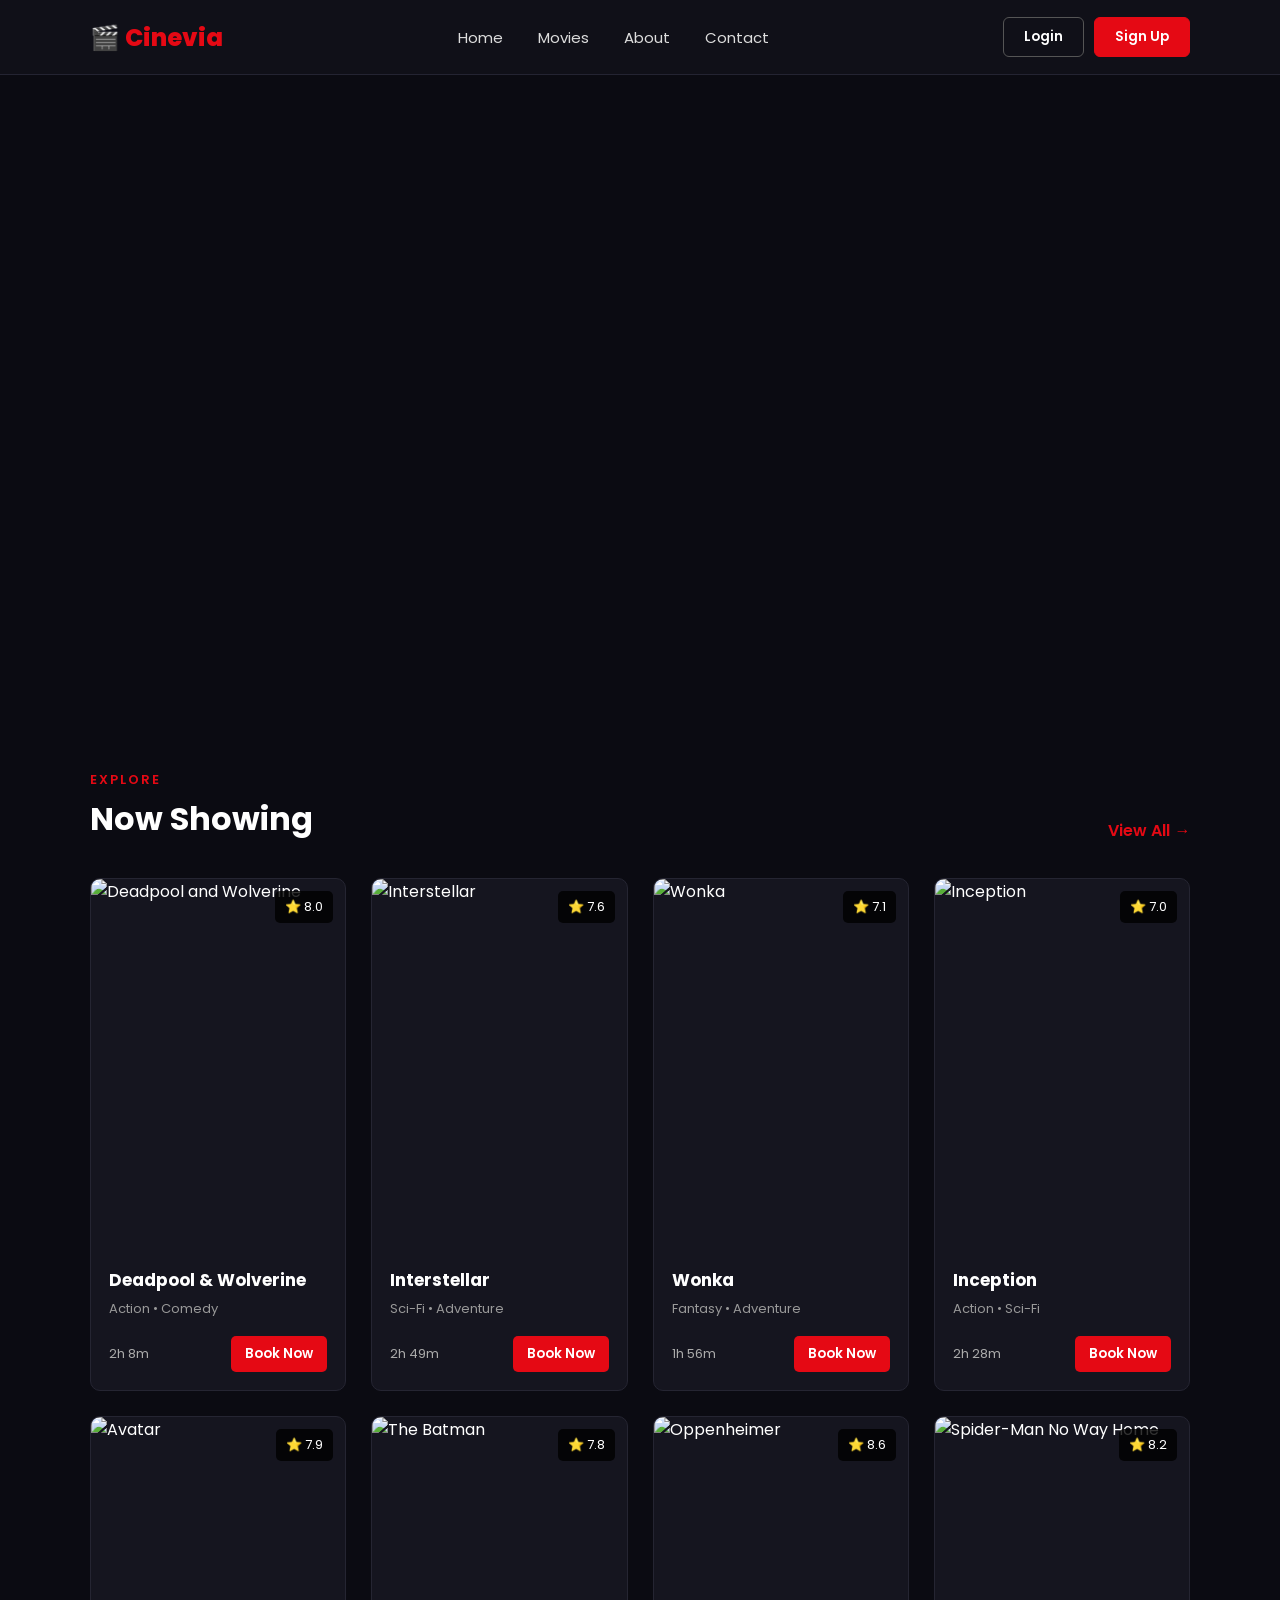
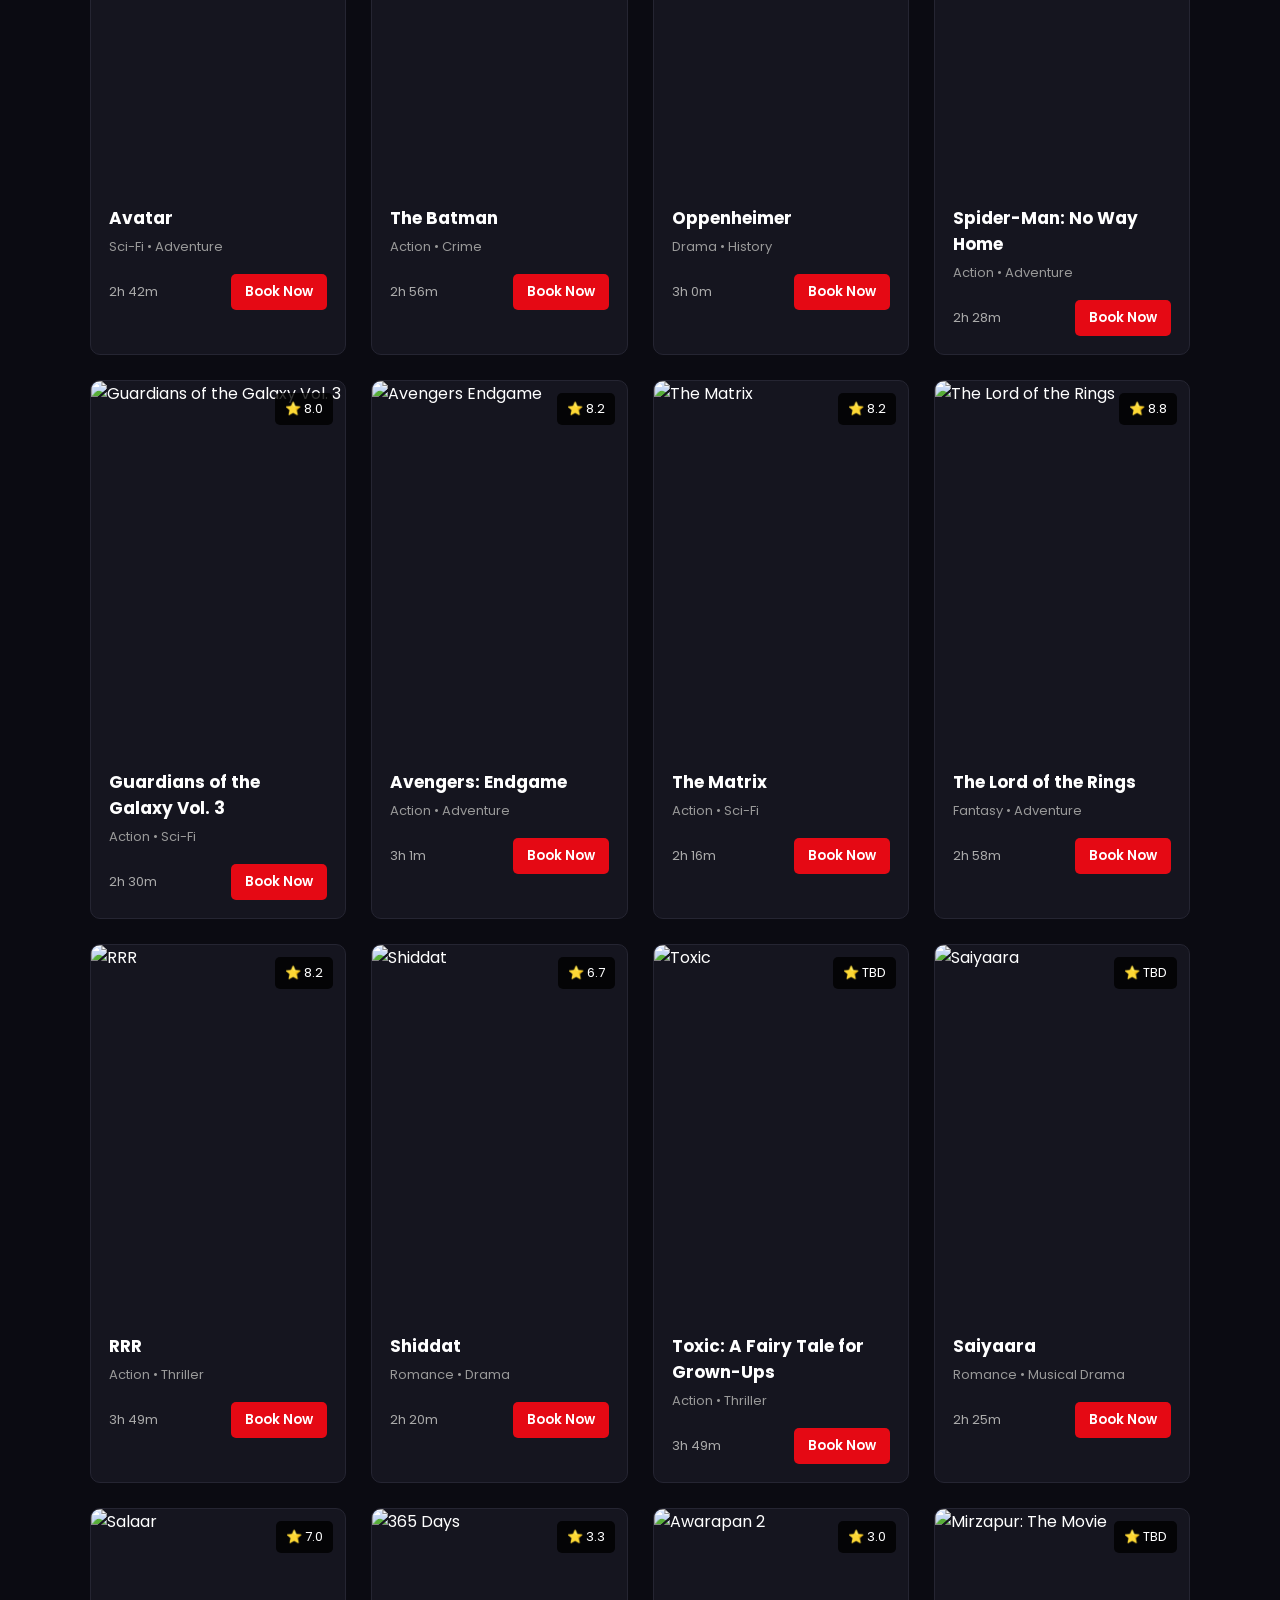
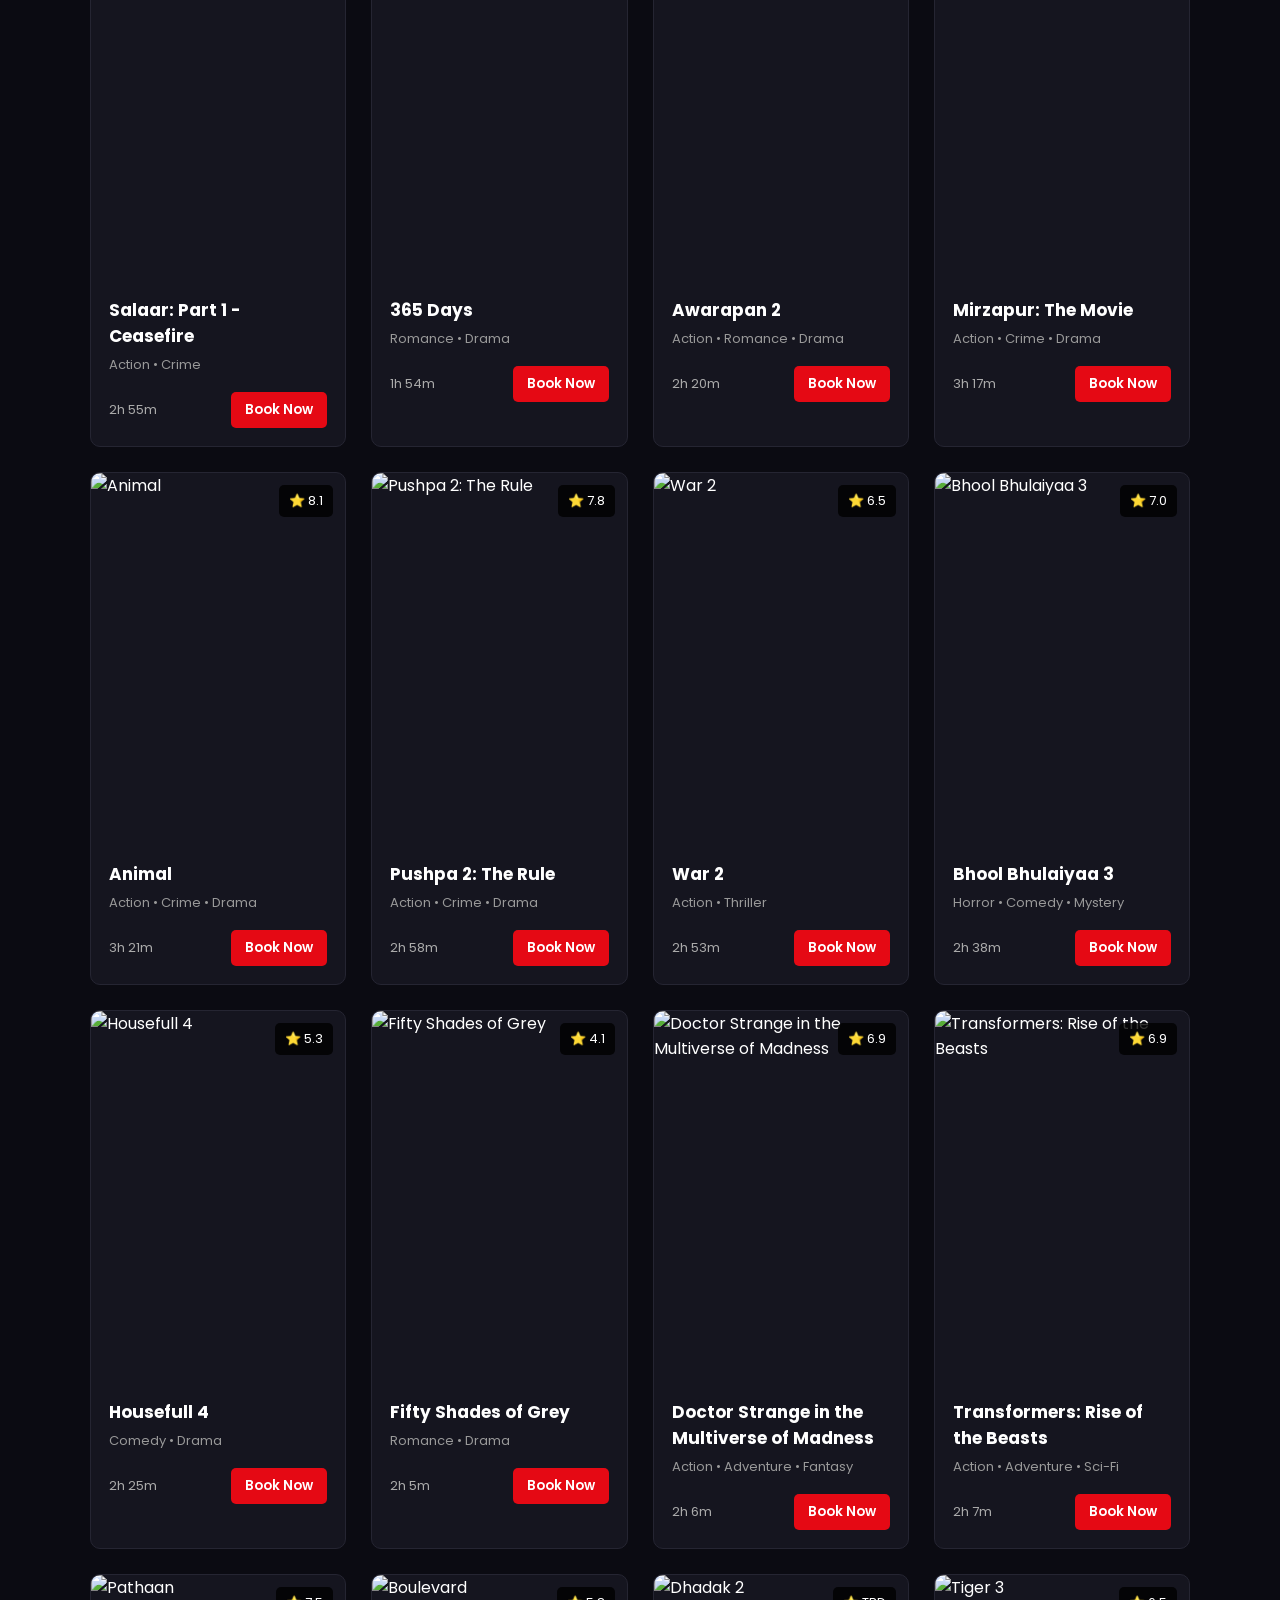
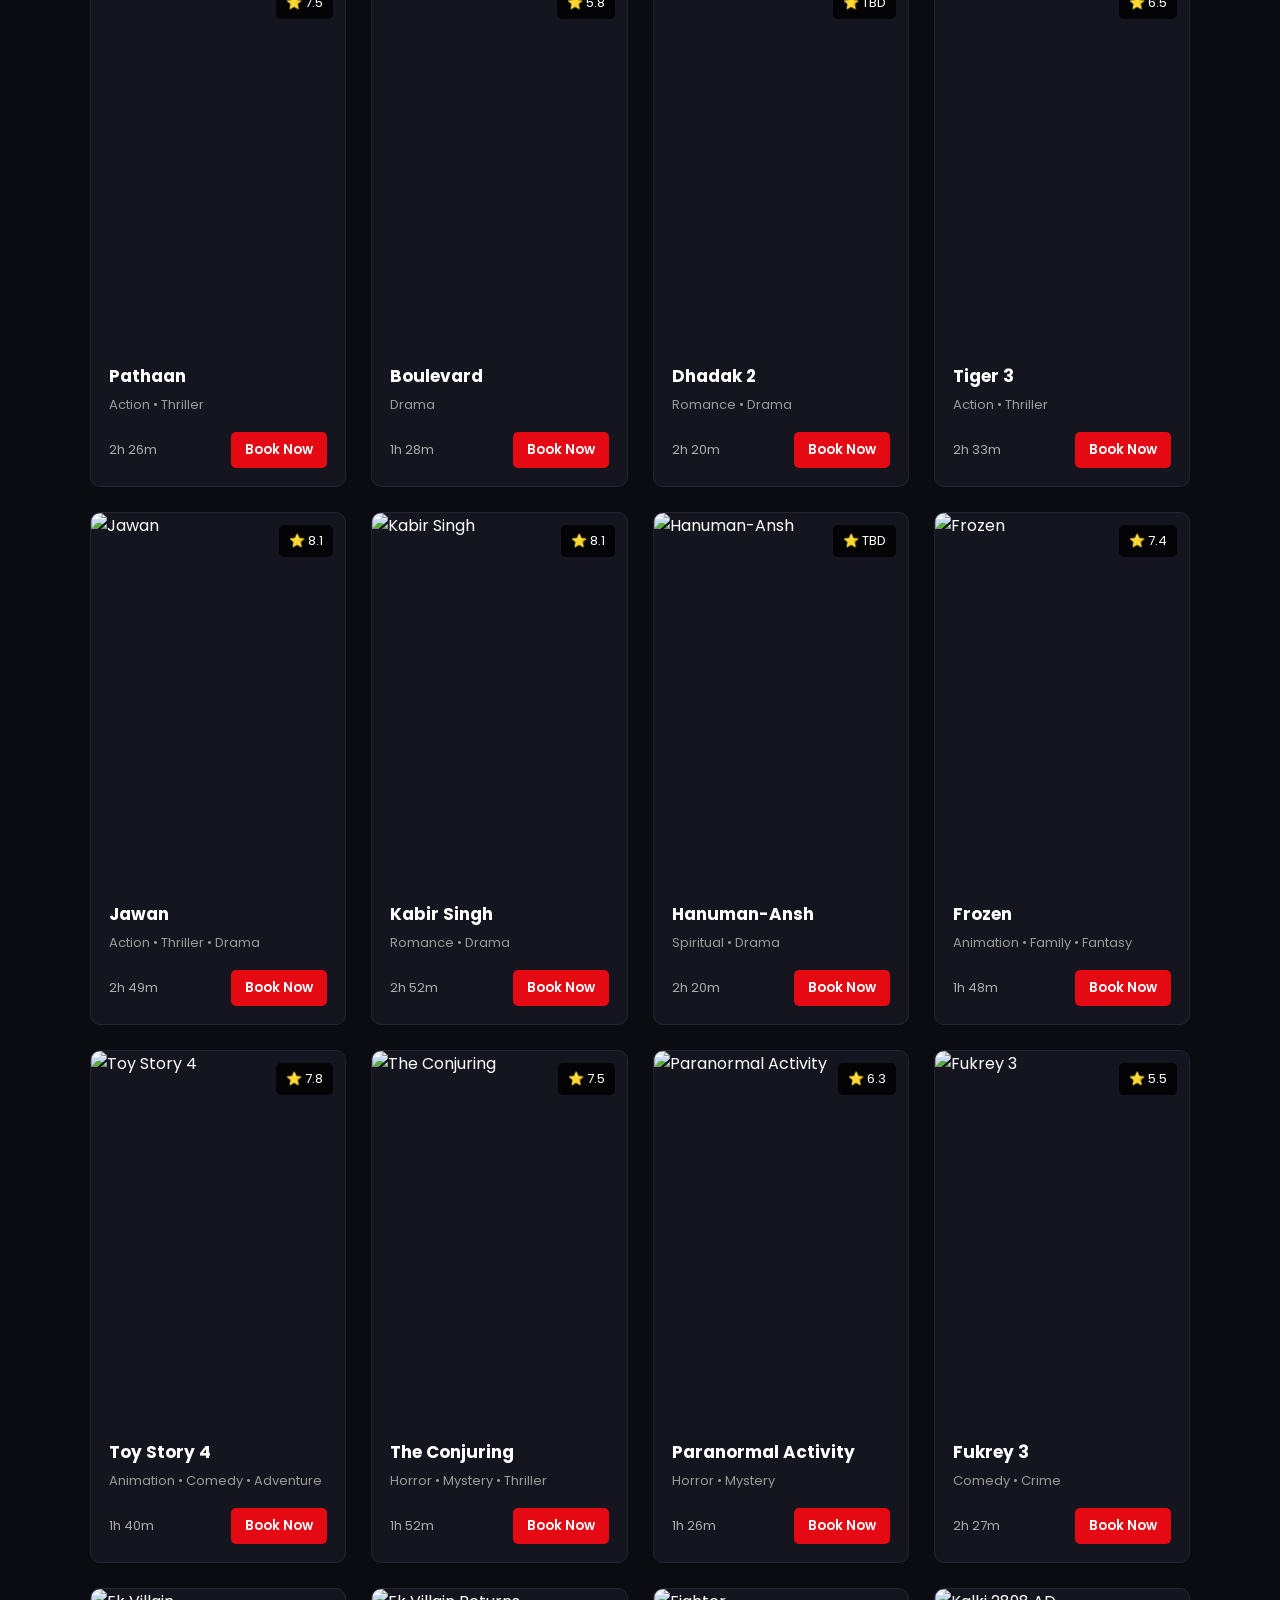
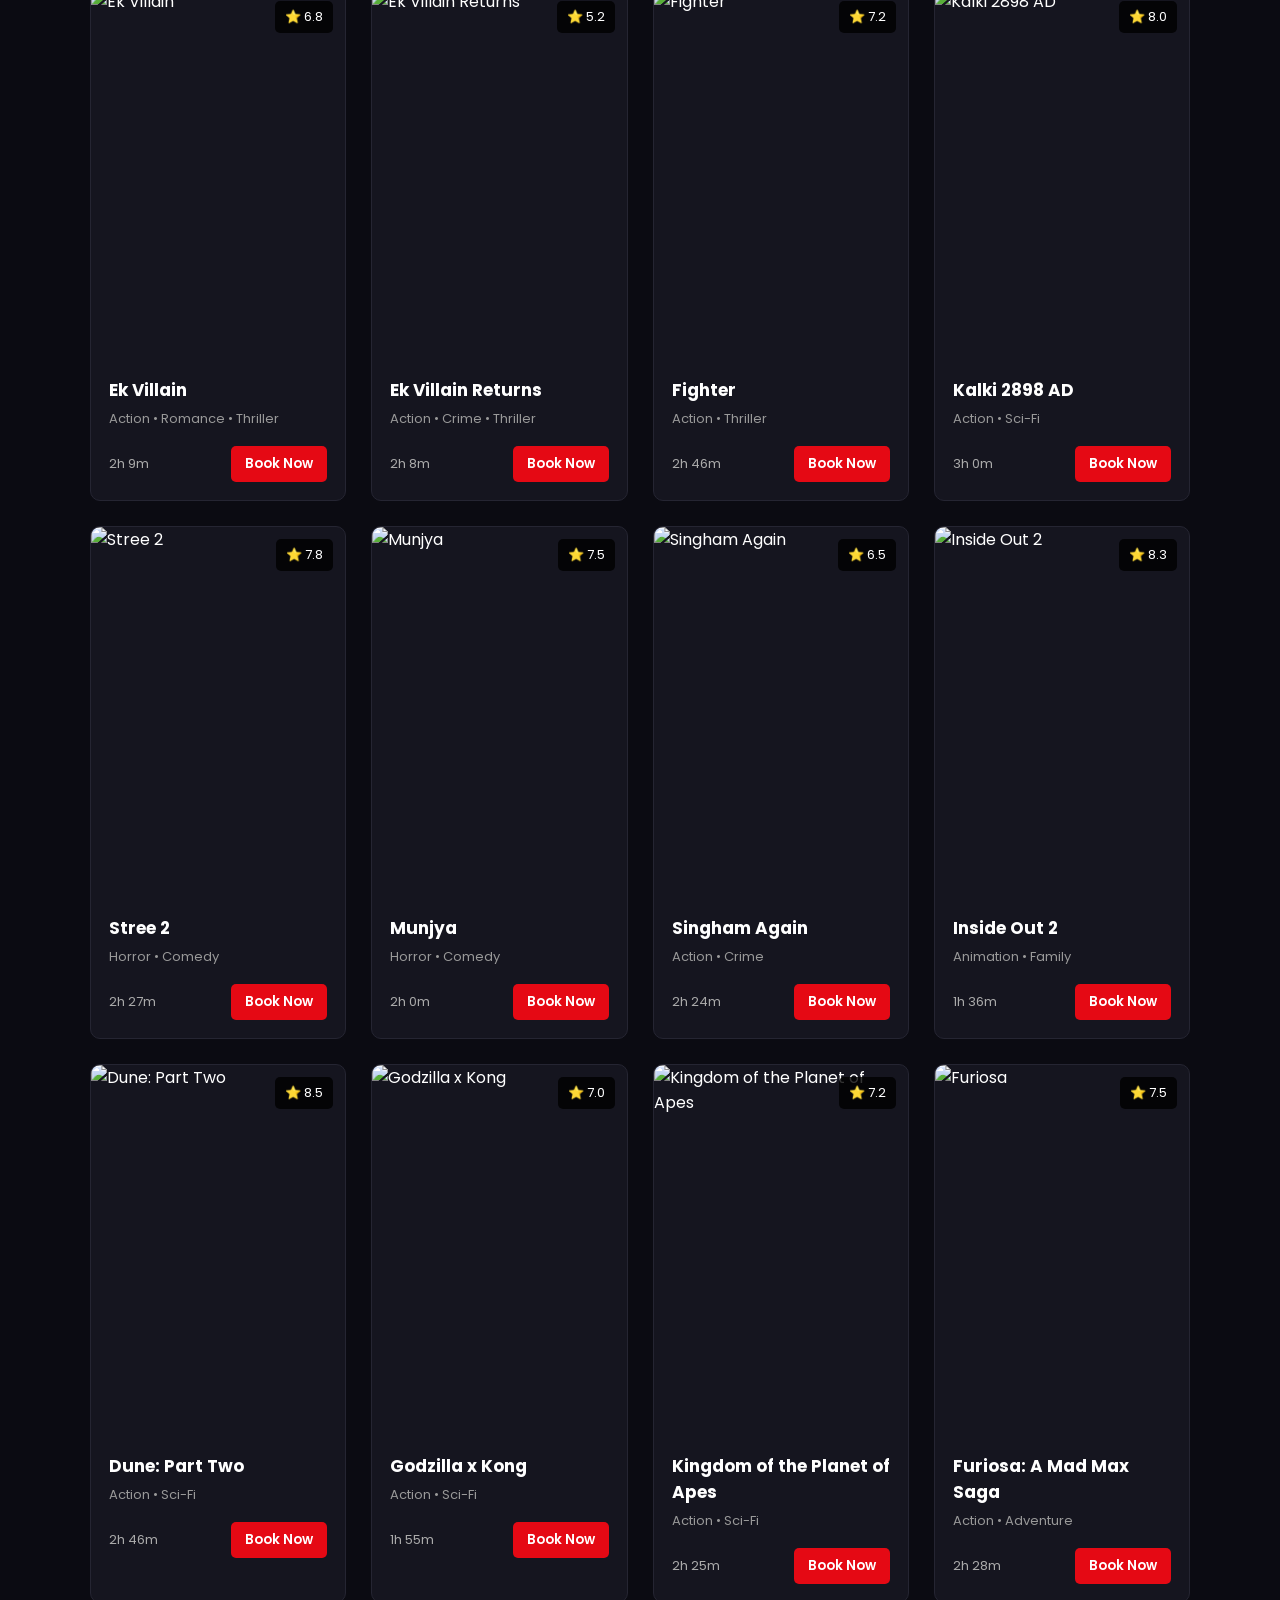
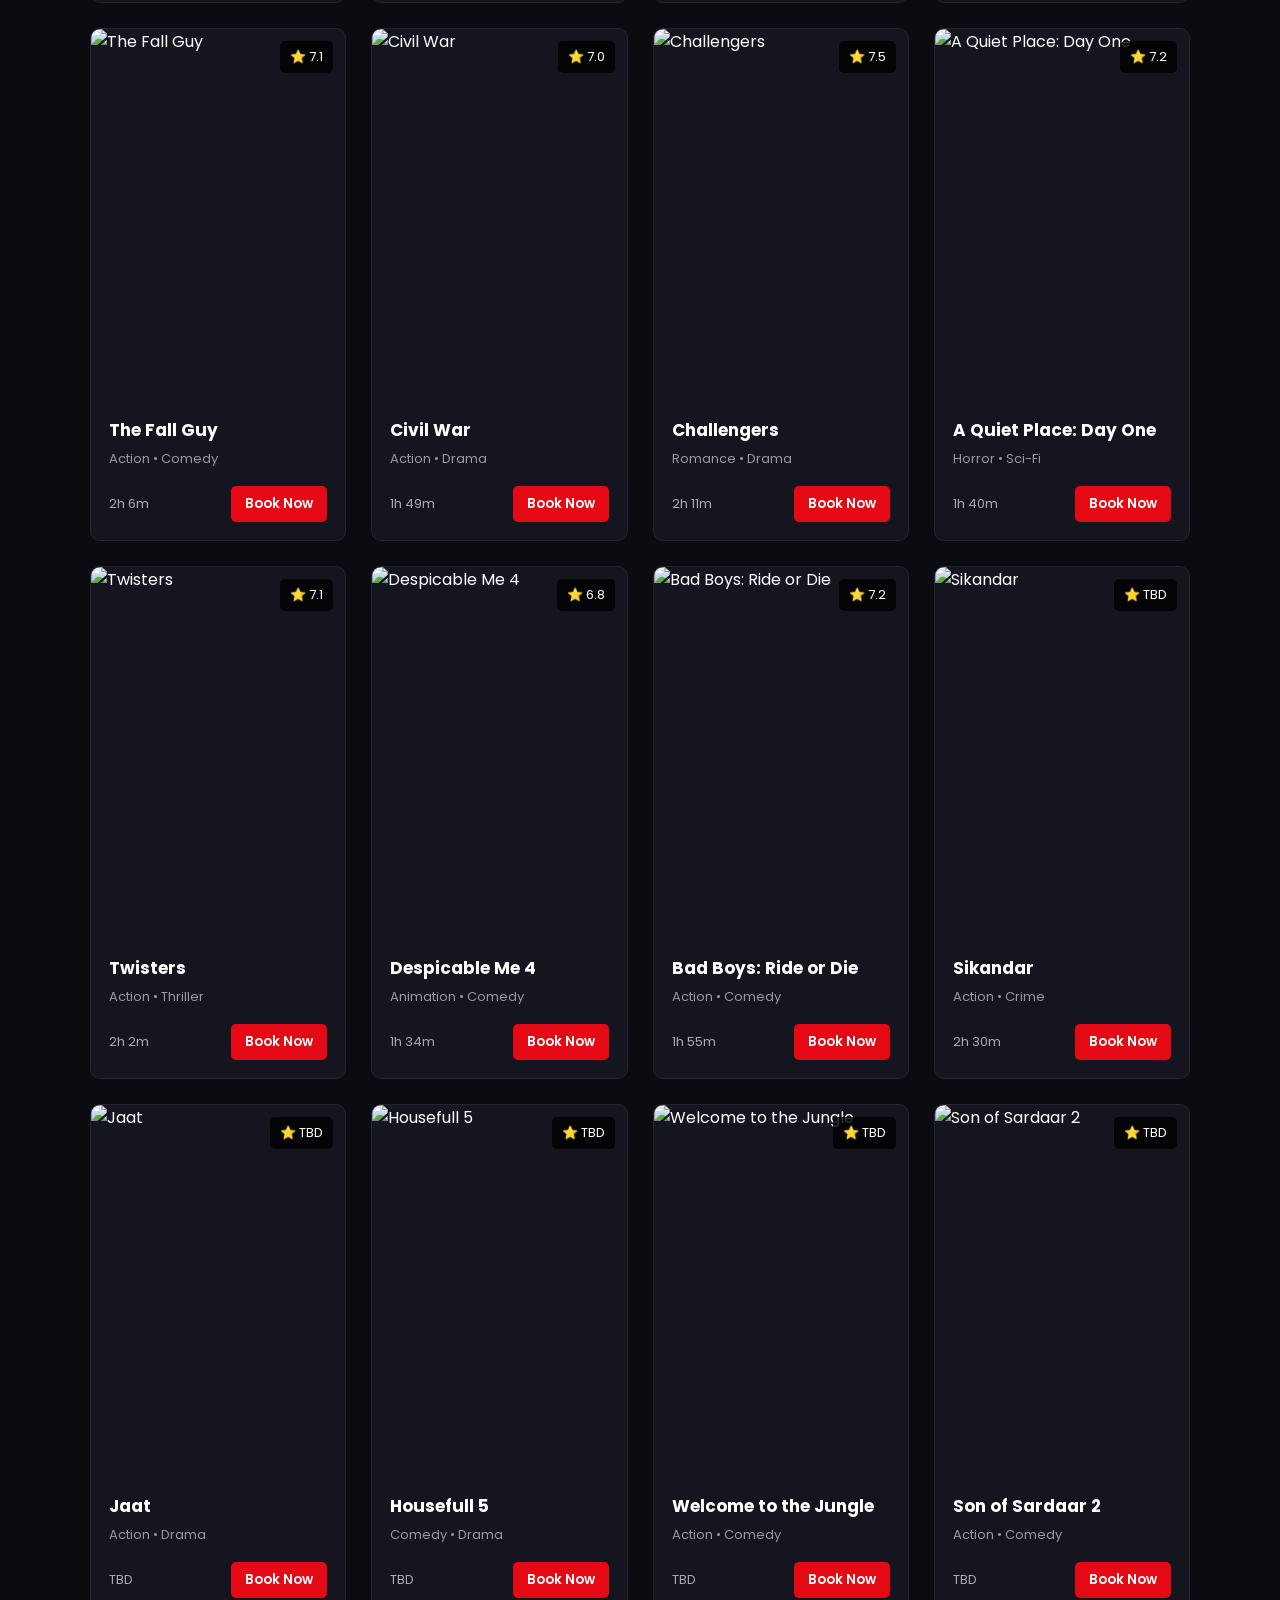
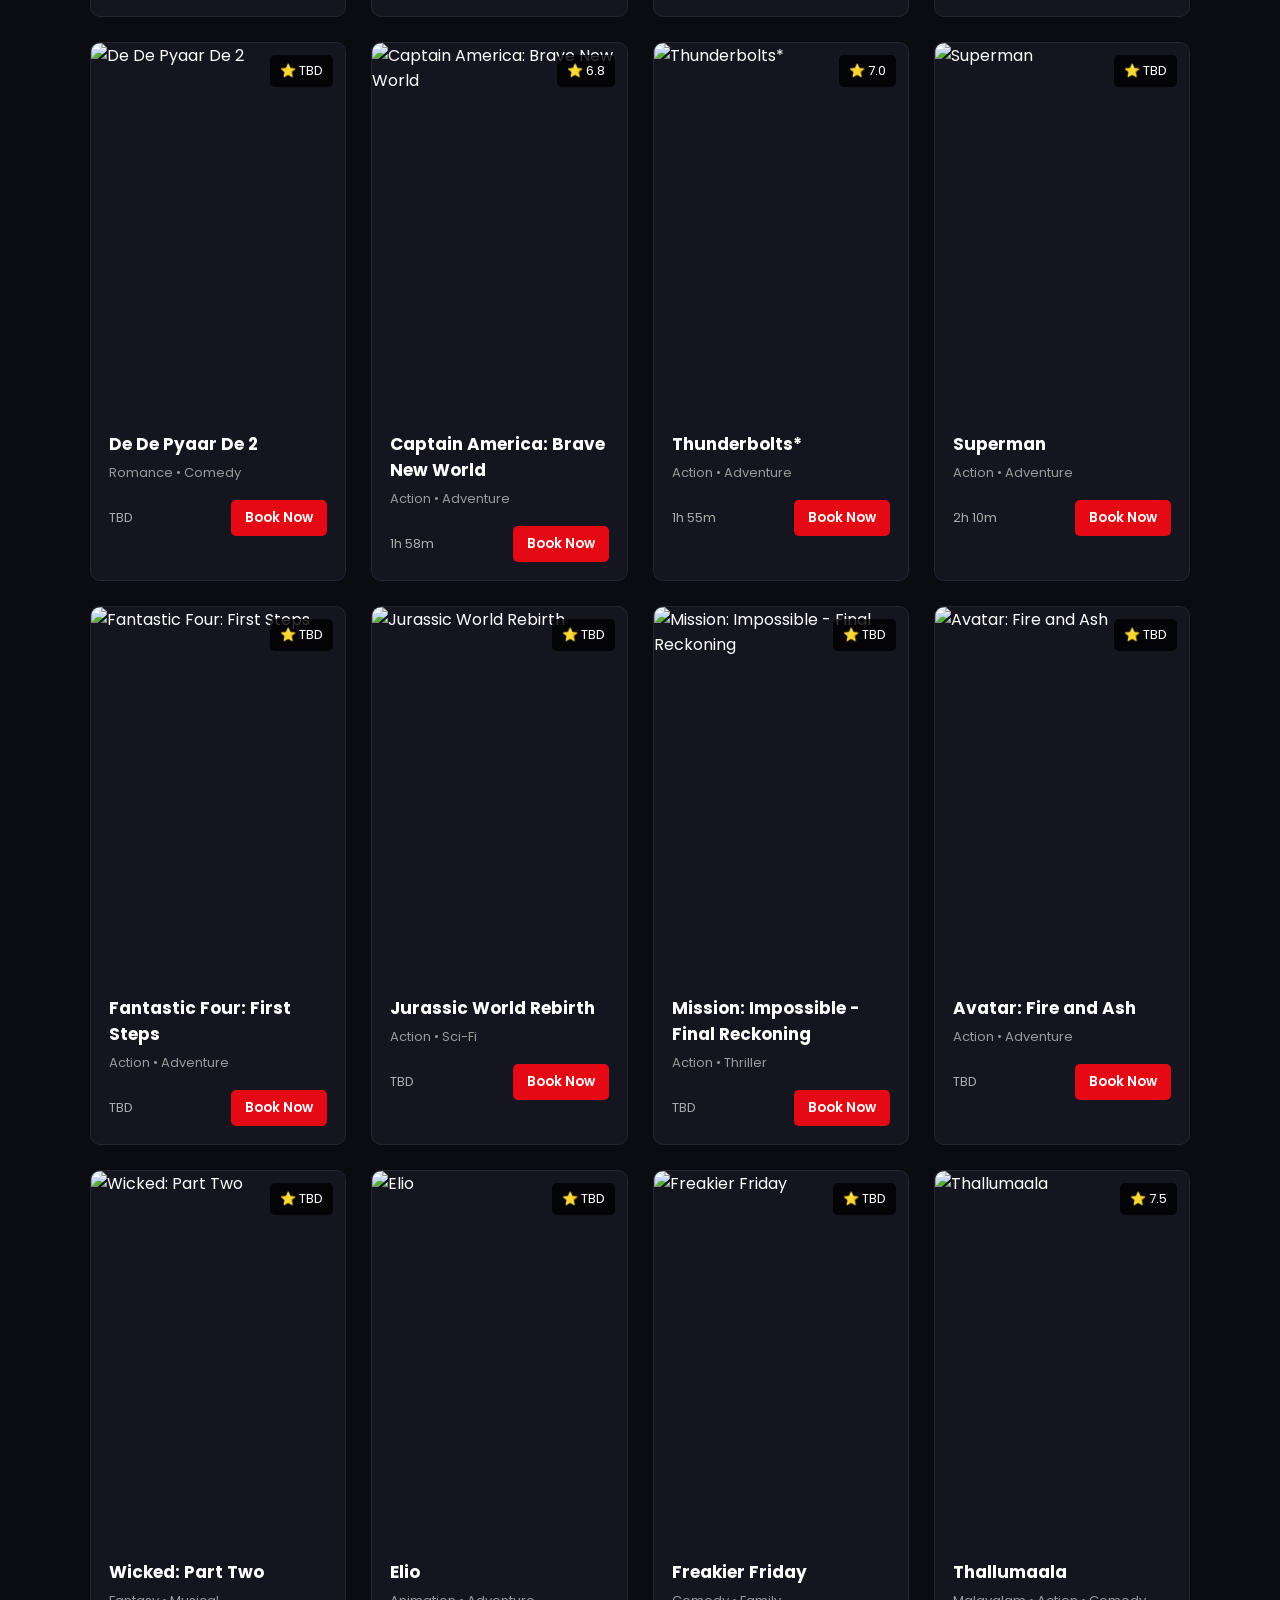
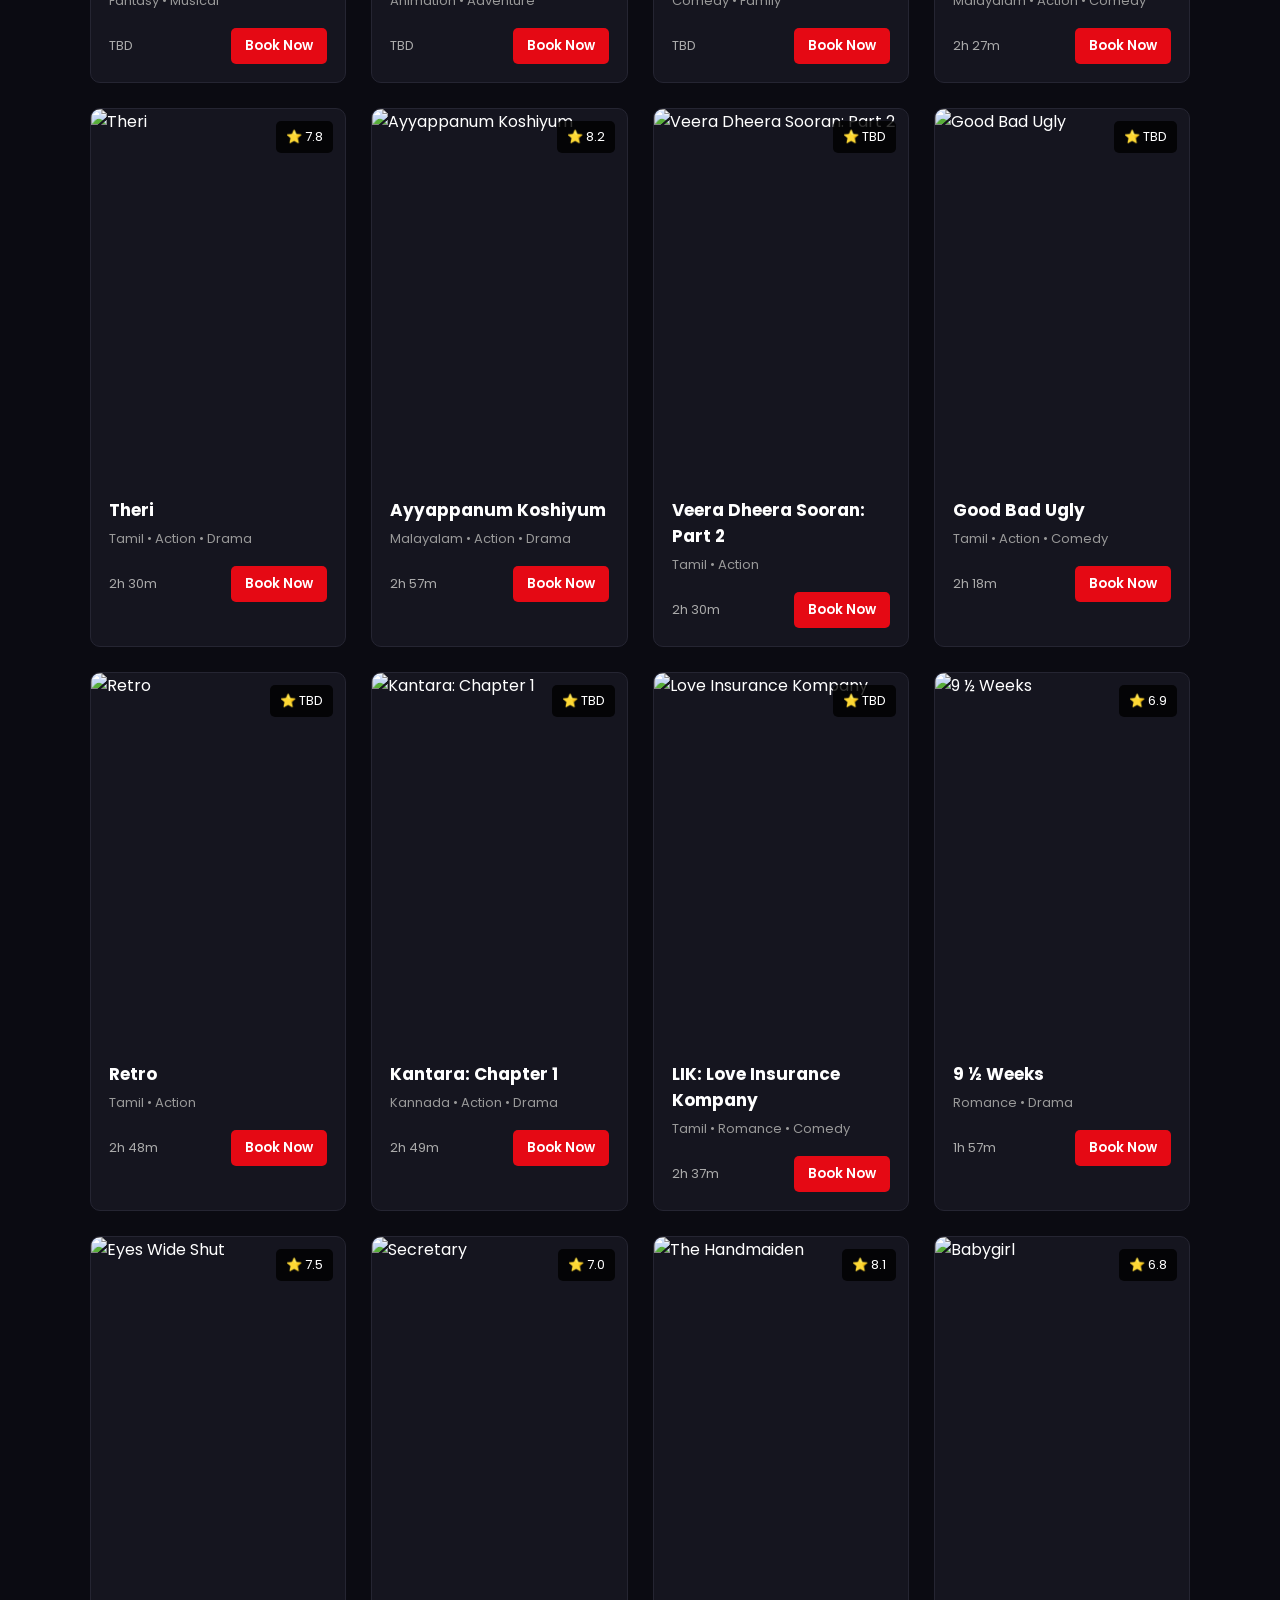
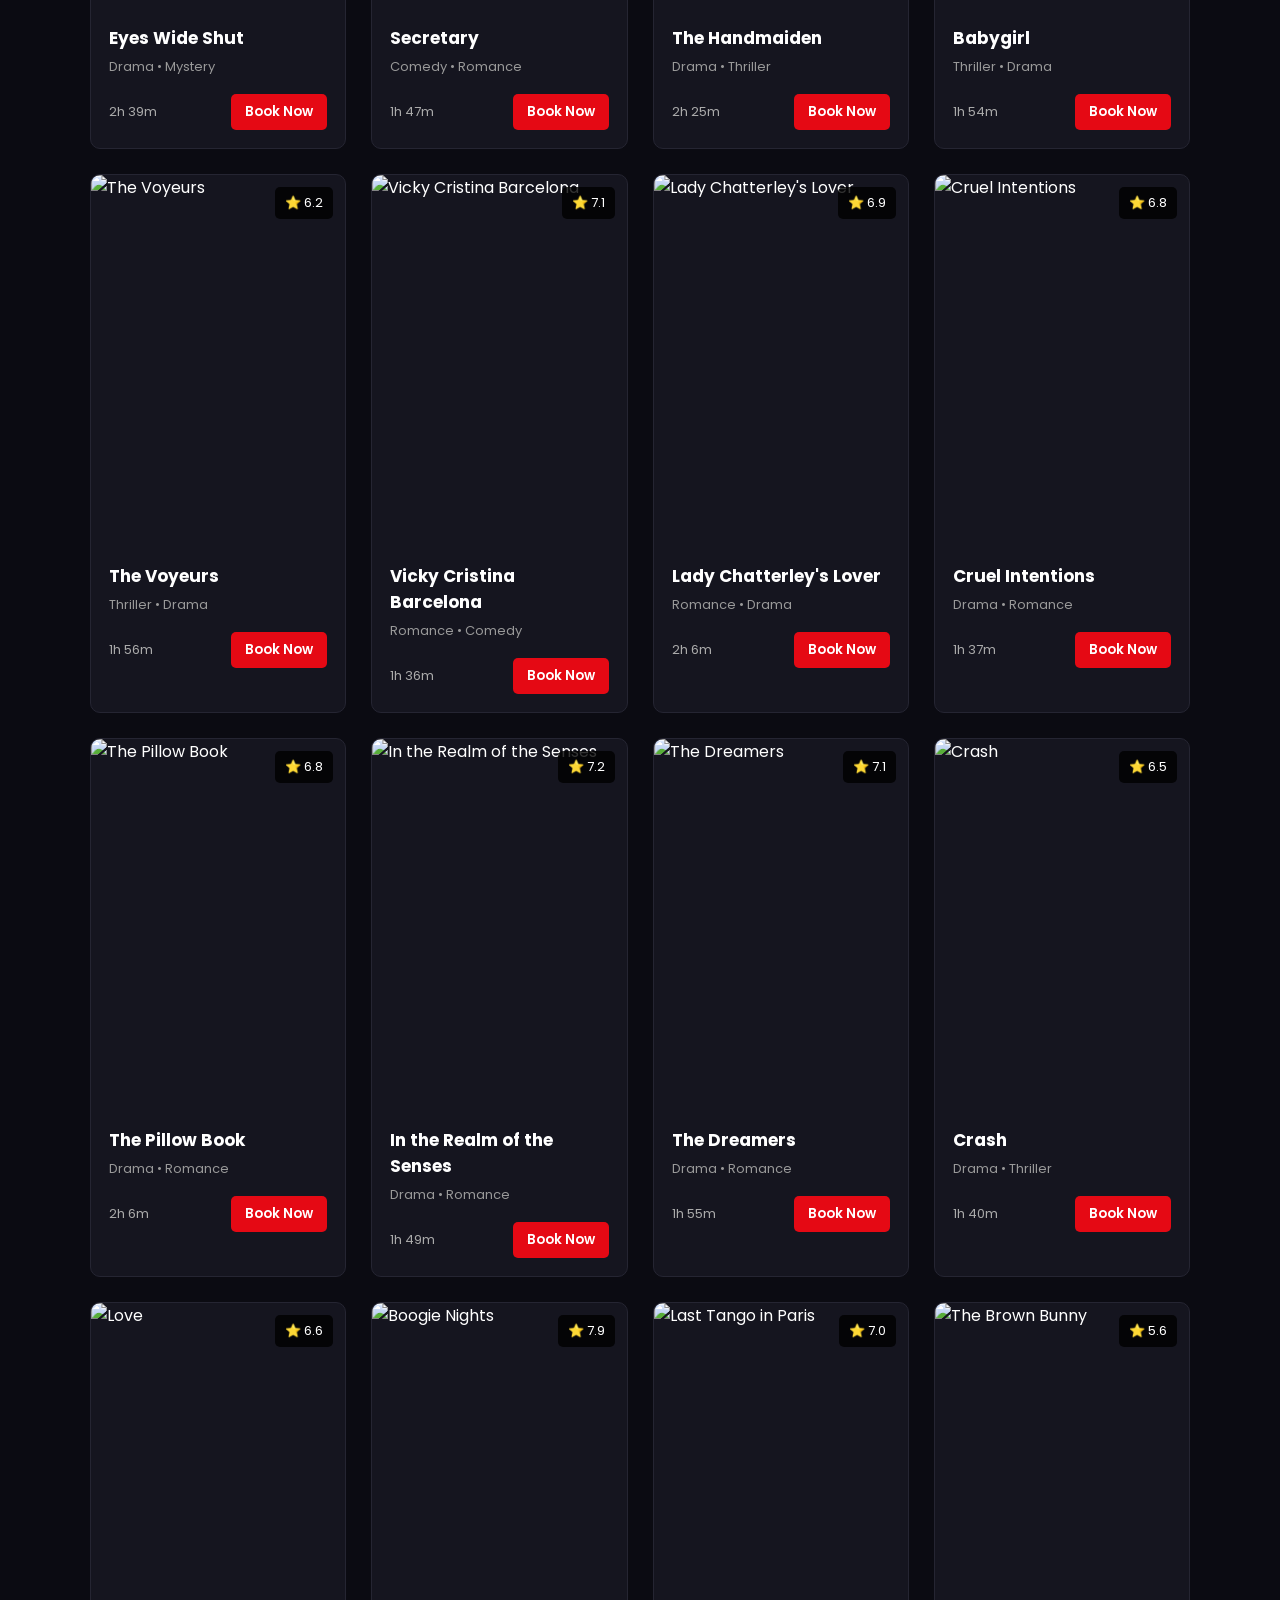
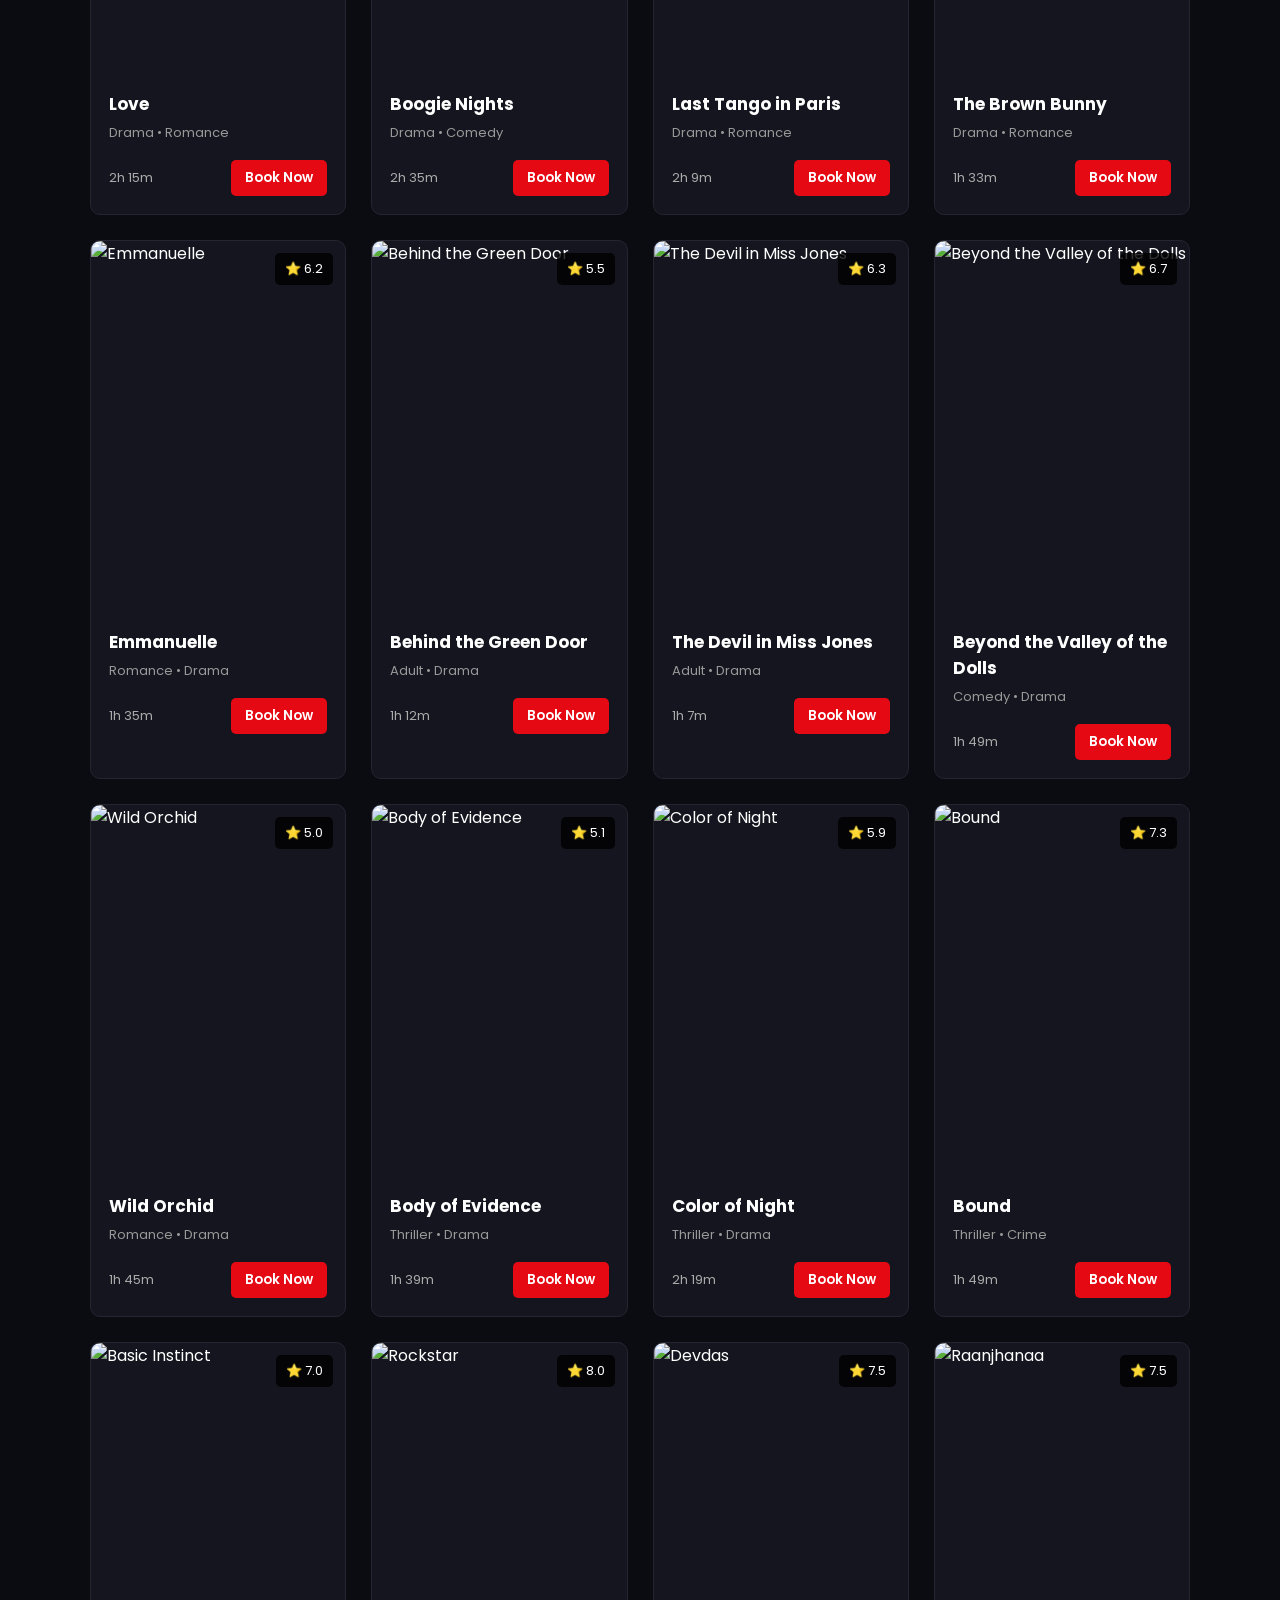
==== index.html @ 99d04907 "[index and css added]" ====
<!DOCTYPE html>
<html lang="en">
<head>
    <meta charset="UTF-8">
    <meta name="viewport" content="width=device-width, initial-scale=1.0">
    <title>MovieHub - Movie Ticket Booking</title>
    <link rel="stylesheet" href="mini.css">


    <!-- Google Font -->
    
    <link rel="preconnect" href="https://fonts.googleapis.com">
    <link rel="preconnect" href="https://fonts.gstatic.com" crossorigin>
    <link href="https://fonts.googleapis.com/css2?family=Poppins:wght@400;500;600;700;800&display=swap" rel="stylesheet">

    <!-- CSS -->
    <link rel="stylesheet" href="style.css">
</head>

<body>

    <!-- ================= NAVBAR ================= -->
    <header class="navbar">

        <div class="logo">
            🎬 <span>Cinevia</span>
        </div>

        <nav>
            <a href="#home">Home</a>
            <a href="#movies">Movies</a>
            <a href="#about">About</a>
            <a href="#contact">Contact</a>
        </nav>

        <div class="nav-buttons">
            <button class="login-btn">Login</button>
            <button class="signup-btn">Sign Up</button>
        </div>

    </header>


   <!-- ================= HERO SLIDER ================= -->
<section class="hero-slider" id="home">

    <!-- Slide 1 -->
    <div class="slide slide-1">
        <div class="hero-content">
            <p class="small-title">NOW SHOWING</p>

            <h1>Experience Movies<br>Like Never Before</h1>

            <p class="hero-text">
                Book your favourite movie tickets easily and enjoy
                an unforgettable cinematic experience.
            </p>

            <div class="hero-buttons">
                <a href="#movies" class="book-btn">Book Tickets</a>
                <a href="#movies" class="explore-btn">Explore Movies</a>
            </div>
        </div>
    </div>


    <!-- Slide 2 -->
    <div class="slide slide-2">
        <div class="hero-content">
            <p class="small-title">NOW SHOWING</p>

            <h1>Discover Your<br>Next Favourite Movie</h1>

            <p class="hero-text">
                Explore the latest movies and book your seats
                with just a few clicks.
            </p>

            <div class="hero-buttons">
                <a href="#movies" class="book-btn">Book Tickets</a>
                <a href="#movies" class="explore-btn">Explore Movies</a>
            </div>
        </div>
    </div>


    <!-- Slide 3 -->
    <div class="slide slide-3">
        <div class="hero-content">
            <p class="small-title">BOOK NOW</p>

            <h1>Your Movie Night<br>Starts Here</h1>

            <p class="hero-text">
                Choose your favourite movie, select your seats
                and enjoy the ultimate cinema experience.
            </p>

            <div class="hero-buttons">
                <a href="#movies" class="book-btn">Book Tickets</a>
                <a href="#movies" class="explore-btn">Explore Movies</a>
            </div>
        </div>
    </div>

</section>


    <!-- ================= MOVIES SECTION ================= -->
    <section class="movies-section" id="movies">

        <div class="section-heading">
            <div>
                <p class="section-subtitle">EXPLORE</p>
                <h2>Now Showing</h2>
            </div>

            <a href="#" class="view-all">View All →</a>
        </div>


        <div class="movie-grid">

            <!-- Movie 1 -->
            <div class="movie-card">

                <div class="poster">
                    <img src="https://image.tmdb.org/t/p/w500/8cdWjvZQUExUUTzyp4t6EDMubfO.jpg"
                         alt="Deadpool and Wolverine">

                    <span class="rating">⭐ 8.0</span>
                </div>

                <div class="movie-info">
                    <h3>Deadpool & Wolverine</h3>

                    <p>Action • Comedy</p>

                    <div class="movie-bottom">
                        <span>2h 8m</span>
                        <button>Book Now</button>
                    </div>
                </div>

            </div>


            <!-- Movie 2 -->
            <div class="movie-card">

                <div class="poster">
                   <img src="https://image.tmdb.org/t/p/w500/gEU2QniE6E77NI6lCU6MxlNBvIx.jpg"
                        alt="Interstellar">

                    <span class="rating">⭐ 7.6</span>
                </div>

                <div class="movie-info">
                    <h3>Interstellar</h3>
                    <p>Sci-Fi • Adventure</p>
                    <div class="movie-bottom">
                        <span>2h 49m</span>
                        <button>Book Now</button>
                    </div>
                </div>

            </div>


            <!-- Movie 3 -->
            <div class="movie-card">

                <div class="poster">
                    <img src="https://image.tmdb.org/t/p/w500/qhb1qOilapbapxWQn9jtRCMwXJF.jpg"
                         alt="Wonka">

                    <span class="rating">⭐ 7.1</span>
                </div>

                <div class="movie-info">
                    <h3>Wonka</h3>

                    <p>Fantasy • Adventure</p>

                    <div class="movie-bottom">
                        <span>1h 56m</span>
                        <button>Book Now</button>
                    </div>
                </div>

            </div>


            <!-- Movie 4 -->
            <div class="movie-card">

                <div class="poster">
                    <img src="https://image.tmdb.org/t/p/w500/edv5CZvWj09upOsy2Y6IwDhK8bt.jpg"
                        alt="Inception">

                    <span class="rating">⭐ 7.0</span>
                </div>

                <div class="movie-info">
                   <h3>Inception</h3>
                   <p>Action • Sci-Fi</p>
                   <div class="movie-bottom">
                    <span>2h 28m</span>
                    <button>Book Now</button>
                </div>
            </div>

            </div>
            <!-- MOVIE 5 -->
            <div class="movie-card">
                <div class="poster">
                    <img src="https://image.tmdb.org/t/p/w500/kyeqWdyUXW608qlYkRqosgbbJyK.jpg" alt="Avatar">
                    <span class="rating">⭐ 7.9</span>
                </div>

                <div class="movie-info">
                    <h3>Avatar</h3>
                    <p>Sci-Fi • Adventure</p>

                    <div class="movie-bottom">
                        <span>2h 42m</span>
                        <button>Book Now</button>
                    </div>
                </div>
            </div>


            <!-- MOVIE 6 -->
            <div class="movie-card">
                <div class="poster">
                    <img src="https://image.tmdb.org/t/p/w500/74xTEgt7R36Fpooo50r9T25onhq.jpg" alt="The Batman">
                    <span class="rating">⭐ 7.8</span>
                </div>

                <div class="movie-info">
                    <h3>The Batman</h3>
                    <p>Action • Crime</p>

                    <div class="movie-bottom">
                        <span>2h 56m</span>
                        <button>Book Now</button>
                    </div>
                </div>
            </div>


            <!-- MOVIE 7 -->
            <div class="movie-card">
                <div class="poster">
                    <img src="https://image.tmdb.org/t/p/w500/8Gxv8gSFCU0XGDykEGv7zR1n2ua.jpg" alt="Oppenheimer">
                    <span class="rating">⭐ 8.6</span>
                </div>

                <div class="movie-info">
                    <h3>Oppenheimer</h3>
                    <p>Drama • History</p>

                    <div class="movie-bottom">
                        <span>3h 0m</span>
                        <button>Book Now</button>
                    </div>
                </div>
            </div>


            <!-- MOVIE 8 -->
            <div class="movie-card">
                <div class="poster">
                    <img src="https://image.tmdb.org/t/p/w500/1g0dhYtq4irTY1GPXvft6k4YLjm.jpg" alt="Spider-Man No Way Home">
                    <span class="rating">⭐ 8.2</span>
                </div>

                <div class="movie-info">
                    <h3>Spider-Man: No Way Home</h3>
                    <p>Action • Adventure</p>

                    <div class="movie-bottom">
                        <span>2h 28m</span>
                        <button>Book Now</button>
                    </div>
                </div>
            </div>


            <!-- MOVIE 9 -->
            <div class="movie-card">
                <div class="poster">
                    <img src="https://image.tmdb.org/t/p/w500/r2J02Z2OpNTctfOSN1Ydgii51I3.jpg"
                         alt="Guardians of the Galaxy Vol. 3">
                    <span class="rating">⭐ 8.0</span>
                </div>

                <div class="movie-info">
                    <h3>Guardians of the Galaxy Vol. 3</h3>
                    <p>Action • Sci-Fi</p>

                    <div class="movie-bottom">
                        <span>2h 30m</span>
                        <button>Book Now</button>
                    </div>
                </div>
            </div>


            <!-- MOVIE 10 -->
            <div class="movie-card">
                <div class="poster">
                    <img src="https://image.tmdb.org/t/p/w500/or06FN3Dka5tukK1e9sl16pB3iy.jpg"
                        alt="Avengers Endgame">
                    <span class="rating">⭐ 8.2</span>
                </div>

                <div class="movie-info">
                    <h3>Avengers: Endgame</h3>
                    <p>Action • Adventure</p>

                    <div class="movie-bottom">
                        <span>3h 1m</span>
                        <button>Book Now</button>
                    </div>
                </div>
            </div>


            <!-- MOVIE 11 -->
            <div class="movie-card">
                <div class="poster">
                    <img src="https://image.tmdb.org/t/p/w500/5KCVkau1HEl7ZzfPsKAPM0sMiKc.jpg" alt="The Matrix">
                    <span class="rating">⭐ 8.2</span>
                </div>

                <div class="movie-info">
                    <h3>The Matrix</h3>
                    <p>Action • Sci-Fi</p>

                    <div class="movie-bottom">
                        <span>2h 16m</span>
                        <button>Book Now</button>
                    </div>
                </div>
            </div>


            <!-- MOVIE 12 -->
            <div class="movie-card">
                <div class="poster">
                    <img src="https://image.tmdb.org/t/p/w500/6oom5QYQ2yQTMJIbnvbkBL9cHo6.jpg" alt="The Lord of the Rings">
                    <span class="rating">⭐ 8.8</span>
                </div>

                <div class="movie-info">
                    <h3>The Lord of the Rings</h3>
                    <p>Fantasy • Adventure</p>

                    <div class="movie-bottom">
                        <span>2h 58m</span>
                        <button>Book Now</button>
                    </div>
                </div>
            </div>
           <!-- MOVIE 9 - RRR -->
            <div class="movie-card">

                <div class="poster">
                    <img src="https://dlby.tmsimg.com/assets/p21247299_p_v8_aa.jpg?w=480&h=720"
                         alt="RRR">
                    <span class="rating">⭐ 8.2</span>
                </div>

                <div class="movie-info">

                    <h3>RRR</h3>

                    <p>Action • Thriller</p>

                    <div class="movie-bottom">
                        <span>3h 49m</span>

                        <button>Book Now</button>
                    </div>

                </div>

            </div>
            <!-- MOVIE 10 -->
            <div class="movie-card">
                <div class="poster">
                    <img src="https://wallpaperaccess.com/full/7134177.jpg" alt="Shiddat">
                    <span class="rating">⭐ 6.7</span>
                </div>

                <div class="movie-info">
                    <h3>Shiddat</h3>
                    <p>Romance • Drama</p>

                    <div class="movie-bottom">
                        <span>2h 20m</span>
                        <button>Book Now</button>
                    </div>
                </div>
            </div>
            
            <!-- MOVIE 11 -->
            <div class="movie-card">
                <div class="poster">
                    <img src="https://img.studioflicks.com/wp-content/uploads/2026/01/08192338/fJBAfLiNfovSAb6KjkIndpF3Sm7.jpg" alt="Toxic">
                    <span class="rating">⭐ TBD</span>
                </div>

                <div class="movie-info">
                    <h3>Toxic: A Fairy Tale for Grown-Ups</h3>
                    <p>Action • Thriller</p>

                    <div class="movie-bottom">
                        <span>3h 49m</span>
                        <button>Book Now</button>
                    </div>
                </div>
            </div>
            <!-- MOVIE 12 -->
            <div class="movie-card">
                <div class="poster">
                    <img src="https://stat5.bollywoodhungama.in/wp-content/uploads/2025/04/Saiyaara-1-1.jpg" alt="Saiyaara">
                    <span class="rating">⭐ TBD</span>
                </div>

                <div class="movie-info">
                    <h3>Saiyaara</h3>
                    <p>Romance • Musical Drama</p>

                    <div class="movie-bottom">
                        <span>2h 25m</span>
                        <button>Book Now</button>
                    </div>
                </div>
            </div>
            <!-- Movie Card 13: Salaar -->
            <div class="movie-card">
                <div class="poster">
                    <img src="https://wallpaperaccess.com/full/12060313.jpg" alt="Salaar">
                    <span class="rating">⭐ 7.0</span>
                </div>
                <div class="movie-info">
                    <h3>Salaar: Part 1 - Ceasefire</h3>
                    <p>Action • Crime</p>
                    <div class="movie-bottom">
                        <span>2h 55m</span>
                        <button>Book Now</button>
                    </div>
                </div>
            </div>
            <!-- MOVIE 14 -->
            <div class="movie-card">
                <div class="poster">
                    <img src="https://mir-s3-cdn-cf.behance.net/project_modules/max_1200/d864a5151660131.63106b6bbaf68.jpg" alt="365 Days">
                    <span class="rating">⭐ 3.3</span>
                </div>

                <div class="movie-info">
                    <h3>365 Days</h3>
                    <p>Romance • Drama</p>

                    <div class="movie-bottom">
                        <span>1h 54m</span>
                        <button>Book Now</button>
                    </div>
                </div>
            </div>
            <!-- MOVIE 15 -->
            <div class="movie-card">
                <div class="poster">
                    <img src="https://cdnb.artstation.com/p/assets/images/images/092/112/791/large/sakil-rahman-awarapan-2-poster-design-2.webp?1758730799g" alt="Awarapan 2">
                    <span class="rating">⭐ 3.0</span>
                </div>

                <div class="movie-info">
                    <h3>Awarapan 2</h3>
                    <p>Action • Romance • Drama</p>

                    <div class="movie-bottom">
                        <span>2h 20m</span>
                        <button>Book Now</button>
                    </div>
                </div>
            </div>
            <!-- MOVIE 16 -->
            <div class="movie-card">
                <div class="poster">
                    <img src="https://images.plex.tv/photo?size=large-720&scale=2&url=https:%2F%2Fimage.tmdb.org%2Ft%2Fp%2Foriginal%2F7CFdq8M9ZuP1QRLaBG2ExdcrCBs.jpg" alt="Mirzapur: The Movie">
                    <span class="rating">⭐ TBD</span>
                </div>

                <div class="movie-info">
                    <h3>Mirzapur: The Movie</h3>
                    <p>Action • Crime • Drama</p>

                    <div class="movie-bottom">
                        <span>3h 17m</span>
                        <button>Book Now</button>
                    </div>
                </div>
            </div>
            <!-- MOVIE 17 -->
             
            <div class="movie-card">
                <div class="poster">
                    <img src="https://static1.colliderimages.com/wordpress/wp-content/uploads/2022/12/animal-poster.jpeg" alt="Animal">
                    <span class="rating">⭐ 8.1</span>
                </div>

                <div class="movie-info">
                    <h3>Animal</h3>
                    <p>Action • Crime • Drama</p>

                    <div class="movie-bottom">
                        <span>3h 21m</span>
                        <button>Book Now</button>
                    </div>
                </div>
            </div>
            <!-- MOVIE 18 -->
            <div class="movie-card">
                <div class="poster">
                    <img src="https://wallpaperaccess.com/full/9557465.jpg" alt="Pushpa 2: The Rule">
                    <span class="rating">⭐ 7.8</span>
                </div>

                <div class="movie-info">
                    <h3>Pushpa 2: The Rule</h3>
                    <p>Action • Crime • Drama</p>

                    <div class="movie-bottom">
                        <span>2h 58m</span>
                        <button>Book Now</button>
                    </div>
                </div>
            </div>
            <!-- MOVIE 11 -->
            <div class="movie-card">
                <div class="poster">
                    <img src="https://www.rogerebert.com/wp-content/uploads/2025/08/2Yc8Kl2ldPpDzLrG2M5Ddv62FXB-jpg.webp" alt="War 2">
                    <span class="rating">⭐ 6.5</span>
                </div>

                <div class="movie-info">
                    <h3>War 2</h3>
                    <p>Action • Thriller</p>

                    <div class="movie-bottom">
                        <span>2h 53m</span>
                        <button>Book Now</button>
                    </div>
                </div>
            </div>
          <!-- MOVIE 11 -->
            <div class="movie-card">
                <div class="poster">
                    <img src="https://upload.wikimedia.org/wikipedia/en/e/e4/Bhool_Bhulaiyaa_3_poster.jpg" alt="Bhool Bhulaiyaa 3">
                    <span class="rating">⭐ 7.0</span>
                </div>

                <div class="movie-info">
                    <h3>Bhool Bhulaiyaa 3</h3>
                    <p>Horror • Comedy • Mystery</p>

                    <div class="movie-bottom">
                        <span>2h 38m</span>
                        <button>Book Now</button>
                    </div>
                </div>
            </div>
            <!-- MOVIE 11 -->
            <div class="movie-card">
                <div class="poster">
                    <img src="https://pbs.twimg.com/media/EFXDtBEXsAA2khP.jpg" alt="Housefull 4">
                    <span class="rating">⭐ 5.3</span>
                </div>

                <div class="movie-info">
                    <h3>Housefull 4</h3>
                    <p>Comedy • Drama</p>

                    <div class="movie-bottom">
                        <span>2h 25m</span>
                        <button>Book Now</button>
                    </div>
                </div>
            </div>
            <!-- MOVIE 11 -->
            <div class="movie-card">
                <div class="poster">
                    <img src="https://image.tmdb.org/t/p/w600_and_h900_bestv2/63kGofUkt1Mx0SIL4XI4Z5AoSgt.jpg" alt="Fifty Shades of Grey">
                    <span class="rating">⭐ 4.1</span>
                </div>

                <div class="movie-info">
                    <h3>Fifty Shades of Grey</h3>
                    <p>Romance • Drama</p>

                    <div class="movie-bottom">
                        <span>2h 5m</span>
                        <button>Book Now</button>
                    </div>
                </div>
            </div>
                         
            <!-- MOVIE 11 -->
            <div class="movie-card">
                <div class="poster">
                    <img src="https://i.pinimg.com/736x/61/c0/7c/61c07c2a15656bc82857dcc653427741.jpg" alt="Doctor Strange in the Multiverse of Madness">
                    <span class="rating">⭐ 6.9</span>
                </div>

                <div class="movie-info">
                    <h3>Doctor Strange in the Multiverse of Madness</h3>
                    <p>Action • Adventure • Fantasy</p>

                    <div class="movie-bottom">
                        <span>2h 6m</span>
                        <button>Book Now</button>
                    </div>
                </div>
            </div>
            <!-- MOVIE 11 -->
            <div class="movie-card">
                <div class="poster">
                    <img src="https://images-na.ssl-images-amazon.com/images/S/pv-target-images/61e42a9b98294388a0142982723ecb503570de21f0a673af076b6d68ba88d8e9._RI_TTW_.jpg" alt="Transformers: Rise of the Beasts">
                    <span class="rating">⭐ 6.9</span>
                </div>

                <div class="movie-info">
                    <h3>Transformers: Rise of the Beasts</h3>
                    <p>Action • Adventure • Sci-Fi</p>

                    <div class="movie-bottom">
                        <span>2h 7m</span>
                        <button>Book Now</button>
                    </div>
                </div>
            </div>
            <!-- MOVIE 11 -->
            <div class="movie-card">
                <div class="poster">
                    <img src="https://www.bollywoodhungama.com/wp-content/uploads/2022/11/Pathaan-01.jpg" alt="Pathaan">
                    <span class="rating">⭐ 7.5</span>
                </div>

                <div class="movie-info">
                    <h3>Pathaan</h3>
                    <p>Action • Thriller</p>

                    <div class="movie-bottom">
                        <span>2h 26m</span>
                        <button>Book Now</button>
                    </div>
                </div>
            </div>
            <!-- MOVIE 11 -->
            <div class="movie-card">
                <div class="poster">
                    <img src="https://upload.wikimedia.org/wikipedia/en/e/ea/Boulevard_(2026_film)_poster.jpg" alt="Boulevard">
                    <span class="rating">⭐ 5.8</span>
                </div>

                <div class="movie-info">
                    <h3>Boulevard</h3>
                    <p>Drama</p>

                    <div class="movie-bottom">
                        <span>1h 28m</span>
                        <button>Book Now</button>
                    </div>
                </div>
            </div>
            <!-- MOVIE 11 -->
            <div class="movie-card">
                <div class="poster">
                    <img src="https://assets-in.bmscdn.com/iedb/movies/images/mobile/thumbnail/xlarge/dhadak-2-et00399488-1754200950.jpg" alt="Dhadak 2">
                    <span class="rating">⭐ TBD</span>
                </div>

                <div class="movie-info">
                    <h3>Dhadak 2</h3>
                    <p>Romance • Drama</p>

                    <div class="movie-bottom">
                        <span>2h 20m</span>
                        <button>Book Now</button>
                    </div>
                </div>
            </div>
            <!-- MOVIE 11 -->
            <div class="movie-card">
                <div class="poster">
                    <img src="https://image.tmdb.org/t/p/original/riNhv1BdFSCSiIxAtGmFM9yrhms.jpg" alt="Tiger 3">
                    <span class="rating">⭐ 6.5</span>
                </div>

                <div class="movie-info">
                    <h3>Tiger 3</h3>
                    <p>Action • Thriller</p>

                    <div class="movie-bottom">
                        <span>2h 33m</span>
                        <button>Book Now</button>
                    </div>
                </div>
            </div>
            <!-- MOVIE 11 -->
            <div class="movie-card">
                <div class="poster">
                    <img src="https://wallpapercave.com/wp/wp12803837.jpg" alt="Jawan">
                    <span class="rating">⭐ 8.1</span>
                </div>

                <div class="movie-info">
                    <h3>Jawan</h3>
                    <p>Action • Thriller • Drama</p>

                    <div class="movie-bottom">
                        <span>2h 49m</span>
                        <button>Book Now</button>
                    </div>
                </div>
            </div>
                           
            <!-- MOVIE 11 -->
            <div class="movie-card">
                <div class="poster">
                    <img src="https://wallpapercave.com/wp/wp4401184.jpg" alt="Kabir Singh">
                    <span class="rating">⭐ 8.1</span>
                </div>

                <div class="movie-info">
                    <h3>Kabir Singh</h3>
                    <p>Romance • Drama</p>

                    <div class="movie-bottom">
                        <span>2h 52m</span>
                        <button>Book Now</button>
                    </div>
                </div>
            </div>
            <!-- MOVIE 11: Hanuman-Ansh -->
            <div class="movie-card">
                <div class="poster">
                    <img src="https://panasiabiz.com/wp-content/uploads/2026/02/hanuman-movie.webp" alt="Hanuman-Ansh">
                    <span class="rating">⭐ TBD</span>
                </div>

                <div class="movie-info">
                    <h3>Hanuman-Ansh</h3>
                    <p>Spiritual • Drama</p>

                    <div class="movie-bottom">
                        <span>2h 20m</span>
                        <button>Book Now</button>
                    </div>
                </div>
            </div>
            <!-- MOVIE 11 -->
            <div class="movie-card">
                <div class="poster">
                    <img src="https://static1.moviewebimages.com/wordpress/wp-content/uploads/movie/0uboXEMBhwDDuBoaESjWbH9KkpkII6.jpg" alt="Frozen">
                    <span class="rating">⭐ 7.4</span>
                </div>

                <div class="movie-info">
                    <h3>Frozen</h3>
                    <p>Animation • Family • Fantasy</p>

                    <div class="movie-bottom">
                        <span>1h 48m</span>
                        <button>Book Now</button>
                    </div>
                </div>
            </div>
            <!-- MOVIE 11 -->
            <div class="movie-card">
                <div class="poster">
                    <img src="https://image.tmdb.org/t/p/original/vFFdFGj4bYwnAukTYHu2cMzt5NO.jpg" alt="Toy Story 4">
                    <span class="rating">⭐ 7.8</span>
                </div>

                <div class="movie-info">
                    <h3>Toy Story 4</h3>
                    <p>Animation • Comedy • Adventure</p>

                    <div class="movie-bottom">
                        <span>1h 40m</span>
                        <button>Book Now</button>
                    </div>
                </div>
            </div>
            <!-- MOVIE 11 -->
            <div class="movie-card">
                <div class="poster">
                    <img src="https://m.media-amazon.com/images/S/pv-target-images/8c40e2e1933163be44c6652a7d8a1bb67822385d84e4caf3750da580c981e2db.jpg" alt="The Conjuring">
                    <span class="rating">⭐ 7.5</span>
                </div>

                <div class="movie-info">
                    <h3>The Conjuring</h3>
                    <p>Horror • Mystery • Thriller</p>

                    <div class="movie-bottom">
                        <span>1h 52m</span>
                        <button>Book Now</button>
                    </div>
                </div>
            </div>
            <!-- MOVIE 11 -->
            <div class="movie-card">
                <div class="poster">
                    <img src="https://images.plex.tv/photo?size=large-1280&scale=1&url=https:%2F%2Fmetadata-static.plex.tv%2Fb%2Fgracenote%2Fbcddd9b5ce3cae43669e58c8fc57d7d6.jpg" alt="Paranormal Activity">
                    <span class="rating">⭐ 6.3</span>
                </div>

                <div class="movie-info">
                    <h3>Paranormal Activity</h3>
                    <p>Horror • Mystery</p>

                    <div class="movie-bottom">
                        <span>1h 26m</span>
                        <button>Book Now</button>
                    </div>
                </div>
            </div>
                <!-- MOVIE 11 -->
                <div class="movie-card">
                    <div class="poster">
                        <img src="https://images.plex.tv/photo?size=large-1280&scale=1&url=https:%2F%2Fmetadata-static.plex.tv%2F7%2Fgracenote%2F70ab296ec0435887cec4ab3ed1216cca.jpg" alt="Fukrey 3">
                        <span class="rating">⭐ 5.5</span>
                    </div>

                    <div class="movie-info">
                        <h3>Fukrey 3</h3>
                        <p>Comedy • Crime</p>

                        <div class="movie-bottom">
                            <span>2h 27m</span>
                            <button>Book Now</button>
                        </div>
                    </div>
                </div>
                
            <!-- MOVIE 1 -->
            <div class="movie-card">
                <div class="poster">
                    <img src="https://indiannerve.com/wp-content/uploads/2014/06/ek-villain-movie-poster.jpg" alt="Ek Villain">
                    <span class="rating">⭐ 6.8</span>
                </div>

                <div class="movie-info">
                    <h3>Ek Villain</h3>
                    <p>Action • Romance • Thriller</p>

                    <div class="movie-bottom">
                        <span>2h 9m</span>
                        <button>Book Now</button>
                    </div>
                </div>
            </div>
            <!-- MOVIE 2 -->
            <div class="movie-card">
                <div class="poster">
                    <img src="https://images.plex.tv/photo?size=large-720&scale=2&url=https:%2F%2Fmetadata-static.plex.tv%2F7%2Fgracenote%2F764f263a9b763952f11158b10b8ebf34.jpg" alt="Ek Villain Returns">
                    <span class="rating">⭐ 5.2</span>
                </div>

                <div class="movie-info">
                    <h3>Ek Villain Returns</h3>
                    <p>Action • Crime • Thriller</p>

                    <div class="movie-bottom">
                        <span>2h 8m</span>
                        <button>Book Now</button>
                    </div>
                </div>
            </div>
            

            <!-- MOVIE 2: Fighter -->
            <div class="movie-card">
                <div class="poster">
                    <img src="https://www.cinejosh.com/newsimg/newsmainimg/fighter-trailer_b_1501240643.jpg" alt="Fighter">
                    <span class="rating">⭐ 7.2</span>
                </div>
                <div class="movie-info">
                    <h3>Fighter</h3>
                    <p>Action • Thriller</p>
                    <div class="movie-bottom">
                        <span>2h 46m</span>
                        <button>Book Now</button>
                    </div>
                </div>
            </div>

            <!-- MOVIE 3: Kalki 2898 AD -->
            <div class="movie-card">
                <div class="poster">
                    <img src="https://stat4.bollywoodhungama.in/wp-content/uploads/2021/07/Kalki-2898-AD-2.jpg" alt="Kalki 2898 AD">
                    <span class="rating">⭐ 8.0</span>
                </div>
                <div class="movie-info">
                    <h3>Kalki 2898 AD</h3>
                    <p>Action • Sci-Fi</p>
                    <div class="movie-bottom">
                        <span>3h 0m</span>
                        <button>Book Now</button>
                    </div>
                </div>
            </div>

            <!-- MOVIE 4: Stree 2 -->
            <div class="movie-card">
                <div class="poster">
                    <img src="https://image.tmdb.org/t/p/original/nfnhwfUEFuSOxxf4jDdBlY6Lccw.jpg" alt="Stree 2">
                    <span class="rating">⭐ 7.8</span>
                </div>
                <div class="movie-info">
                    <h3>Stree 2</h3>
                    <p>Horror • Comedy</p>
                    <div class="movie-bottom">
                        <span>2h 27m</span>
                        <button>Book Now</button>
                    </div>
                </div>
            </div>

            <!-- MOVIE 5: Munjya -->
            <div class="movie-card">
                <div class="poster">
                    <img src="https://image.tmdb.org/t/p/original/vLHJMSY7nCSHD46fgQG8MMxbWh2.jpg" alt="Munjya">
                    <span class="rating">⭐ 7.5</span>
                </div>
                <div class="movie-info">
                    <h3>Munjya</h3>
                    <p>Horror • Comedy</p>
                    <div class="movie-bottom">
                        <span>2h 0m</span>
                        <button>Book Now</button>
                    </div>
                </div>
            </div>

            <!-- MOVIE 6: Singham Again -->
            <div class="movie-card">
                <div class="poster">
                    <img src="https://images.plex.tv/photo?size=large-1280&scale=1&url=https:%2F%2Fmetadata-static.plex.tv%2F0%2Fgracenote%2F0996f0150ae3670940b52a908f06e899.jpg" alt="Singham Again">
                    <span class="rating">⭐ 6.5</span>
                </div>
                <div class="movie-info">
                    <h3>Singham Again</h3>
                    <p>Action • Crime</p>
                    <div class="movie-bottom">
                        <span>2h 24m</span>
                        <button>Book Now</button>
                    </div>
                </div>
            </div>

           

            <!-- MOVIE 8: Inside Out 2 -->
            <div class="movie-card">
                <div class="poster">
                    <img src="https://image.tmdb.org/t/p/original/gMB8vgHu2lcyzv1fyptD6drHmJd.jpg" alt="Inside Out 2">
                    <span class="rating">⭐ 8.3</span>
                </div>
                <div class="movie-info">
                    <h3>Inside Out 2</h3>
                    <p>Animation • Family</p>
                    <div class="movie-bottom">
                        <span>1h 36m</span>
                        <button>Book Now</button>
                    </div>
                </div>
            </div>

            <!-- MOVIE 9: Dune: Part Two -->
            <div class="movie-card">
                <div class="poster">
                    <img src="https://m.media-amazon.com/images/M/MV5BNTc0YmQxMjEtODI5MC00NjFiLTlkMWUtOGQ5NjFmYWUyZGJhXkEyXkFqcGc@._V1_FMjpg_UX1000_.jpg" alt="Dune: Part Two">
                    <span class="rating">⭐ 8.5</span>
                </div>
                <div class="movie-info">
                    <h3>Dune: Part Two</h3>
                    <p>Action • Sci-Fi</p>
                    <div class="movie-bottom">
                        <span>2h 46m</span>
                        <button>Book Now</button>
                    </div>
                </div>
            </div>

            <!-- MOVIE 10: Godzilla x Kong -->
            <div class="movie-card">
                <div class="poster">
                    <img src="https://static1.colliderimages.com/wordpress/wp-content/uploads/sharedimages/2024/07/godzilla-x-kong-the-new-empire-film-poster.jpg" alt="Godzilla x Kong">
                    <span class="rating">⭐ 7.0</span>
                </div>
                <div class="movie-info">
                    <h3>Godzilla x Kong</h3>
                    <p>Action • Sci-Fi</p>
                    <div class="movie-bottom">
                        <span>1h 55m</span>
                        <button>Book Now</button>
                    </div>
                </div>
            </div>

            <!-- MOVIE 11: Kingdom of the Planet of Apes -->
            <div class="movie-card">
                <div class="poster">
                    <img src="https://images.plex.tv/photo?size=large-1280&url=https%3A%2F%2Fmetadata-static.plex.tv%2Ff%2Fgracenote%2Ffd55be759661130c3b596556957b3049.jpg" alt="Kingdom of the Planet of Apes">
                    <span class="rating">⭐ 7.2</span>
                </div>
                <div class="movie-info">
                    <h3>Kingdom of the Planet of Apes</h3>
                    <p>Action • Sci-Fi</p>
                    <div class="movie-bottom">
                        <span>2h 25m</span>
                        <button>Book Now</button>
                    </div>
                </div>
            </div>

            <!-- MOVIE 12: Furiosa: A Mad Max Saga -->
            <div class="movie-card">
                <div class="poster">
                    <img src="https://image.tmdb.org/t/p/original/35ISL6KqEeaGfG3xagzUqwa6ijZ.jpg" alt="Furiosa">
                    <span class="rating">⭐ 7.5</span>
                </div>
                <div class="movie-info">
                    <h3>Furiosa: A Mad Max Saga</h3>
                    <p>Action • Adventure</p>
                    <div class="movie-bottom">
                        <span>2h 28m</span>
                        <button>Book Now</button>
                    </div>
                </div>
            </div>

            <!-- MOVIE 13: The Fall Guy -->
            <div class="movie-card">
                <div class="poster">
                    <img src="https://www.theepochtimes.com/_next/image?url=https:%2F%2Fimg.theepochtimes.com%2Fassets%2Fuploads%2F2024%2F05%2F04%2Fid5643788-The-Fall-Guy-4.png&w=640&q=75" alt="The Fall Guy">
                    <span class="rating">⭐ 7.1</span>
                </div>
                <div class="movie-info">
                    <h3>The Fall Guy</h3>
                    <p>Action • Comedy</p>
                    <div class="movie-bottom">
                        <span>2h 6m</span>
                        <button>Book Now</button>
                    </div>
                </div>
            </div>

            <!-- MOVIE 14: Civil War -->
            <div class="movie-card">
                <div class="poster">
                    <img src="https://whats-after-the-movie-ti152.sevalla.storage/movies/civil-war.jpg" alt="Civil War">
                    <span class="rating">⭐ 7.0</span>
                </div>
                <div class="movie-info">
                    <h3>Civil War</h3>
                    <p>Action • Drama</p>
                    <div class="movie-bottom">
                        <span>1h 49m</span>
                        <button>Book Now</button>
                    </div>
                </div>
            </div>

            <!-- MOVIE 15: Challengers -->
            <div class="movie-card">
                <div class="poster">
                    <img src="https://wallpapercave.com/wp/wp13889916.jpg" alt="Challengers">
                    <span class="rating">⭐ 7.5</span>
                </div>
                <div class="movie-info">
                    <h3>Challengers</h3>
                    <p>Romance • Drama</p>
                    <div class="movie-bottom">
                        <span>2h 11m</span>
                        <button>Book Now</button>
                    </div>
                </div>
            </div>

            <!-- MOVIE 16: A Quiet Place: Day One -->
            <div class="movie-card">
                <div class="poster">
                    <img src="https://assetscdn1.paytm.com/images/cinema/A-Quiet-Place--Day-One%20(1)-6941a3f0-1c22-11ef-bee8-8b90ac5cda97.jpg?format=webp" alt="A Quiet Place: Day One">
                    <span class="rating">⭐ 7.2</span>
                </div>
                <div class="movie-info">
                    <h3>A Quiet Place: Day One</h3>
                    <p>Horror • Sci-Fi</p>
                    <div class="movie-bottom">
                        <span>1h 40m</span>
                        <button>Book Now</button>
                    </div>
                </div>
            </div>

            <!-- MOVIE 17: Twisters -->
            <div class="movie-card">
                <div class="poster">
                    <img src="https://i.ebayimg.com/images/g/tfYAAOSwBlZl2QBh/s-l1600.jpg" alt="Twisters">
                    <span class="rating">⭐ 7.1</span>
                </div>
                <div class="movie-info">
                    <h3>Twisters</h3>
                    <p>Action • Thriller</p>
                    <div class="movie-bottom">
                        <span>2h 2m</span>
                        <button>Book Now</button>
                    </div>
                </div>
            </div>

            <!-- MOVIE 18: Despicable Me 4 -->
            <div class="movie-card">
                <div class="poster">
                    <img src="https://images.plex.tv/photo?size=large-1280&scale=1&url=https:%2F%2Fmetadata-static.plex.tv%2F8%2Fgracenote%2F8685a06b40bd63d9b26f58bab594f592.jpg" alt="Despicable Me 4">
                    <span class="rating">⭐ 6.8</span>
                </div>
                <div class="movie-info">
                    <h3>Despicable Me 4</h3>
                    <p>Animation • Comedy</p>
                    <div class="movie-bottom">
                        <span>1h 34m</span>
                        <button>Book Now</button>
                    </div>
                </div>
            </div>

            <!-- MOVIE 19: Bad Boys: Ride or Die -->
            <div class="movie-card">
                <div class="poster">
                    <img src="https://image.tmdb.org/t/p/original/v1Kq5sLGevBsKVn0E9VJvZPQEi6.jpg" alt="Bad Boys: Ride or Die">
                    <span class="rating">⭐ 7.2</span>
                </div>
                <div class="movie-info">
                    <h3>Bad Boys: Ride or Die</h3>
                    <p>Action • Comedy</p>
                    <div class="movie-bottom">
                        <span>1h 55m</span>
                        <button>Book Now</button>
                    </div>
                </div>
            </div>

           

            <!-- MOVIE 21: Sikandar -->
            <div class="movie-card">
                <div class="poster">
                    <img src="https://image.tmdb.org/t/p/original/41s42CRXafa3OuRGvCtfYPEBmse.jpg" alt="Sikandar">
                    <span class="rating">⭐ TBD</span>
                </div>
                <div class="movie-info">
                    <h3>Sikandar</h3>
                    <p>Action • Crime</p>
                    <div class="movie-bottom">
                        <span>2h 30m</span>
                        <button>Book Now</button>
                    </div>
                </div>
            </div>

            

            <!-- MOVIE 27: Jaat -->
            <div class="movie-card">
                <div class="poster">
                    <img src="https://images.plex.tv/photo?size=large-1280&url=https:%2F%2Fmetadata-static.plex.tv%2F7%2Fgracenote%2F7c755ebde1a2d8e515a628b0cc244150.jpg" alt="Jaat">
                    <span class="rating">⭐ TBD</span>
                </div>
                <div class="movie-info">
                    <h3>Jaat</h3>
                    <p>Action • Drama</p>
                    <div class="movie-bottom">
                        <span>TBD</span>
                        <button>Book Now</button>
                    </div>
                </div>
            </div>

            <!-- MOVIE 28: Housefull 5 -->
            <div class="movie-card">
                <div class="poster">
                    <img src="https://image.tmdb.org/t/p/original/argDE2EN15STj0kHPgHhGicpYaH.jpg" alt="Housefull 5">
                    <span class="rating">⭐ TBD</span>
                </div>
                <div class="movie-info">
                    <h3>Housefull 5</h3>
                    <p>Comedy • Drama</p>
                    <div class="movie-bottom">
                        <span>TBD</span>
                        <button>Book Now</button>
                    </div>
                </div>
            </div>

            <!-- MOVIE 29: Welcome to the Jungle -->
            <div class="movie-card">
                <div class="poster">
                    <img src="https://image.tmdb.org/t/p/original/CpI5ObCFlTK9wRPfLM6JC6Sd5C.jpg" alt="Welcome to the Jungle">
                    <span class="rating">⭐ TBD</span>
                </div>
                <div class="movie-info">
                    <h3>Welcome to the Jungle</h3>
                    <p>Action • Comedy</p>
                    <div class="movie-bottom">
                        <span>TBD</span>
                        <button>Book Now</button>
                    </div>
                </div>
            </div>

           

            <!-- MOVIE 31: Son of Sardaar 2 -->
            <div class="movie-card">
                <div class="poster">
                    <img src="https://image.tmdb.org/t/p/original/1QswfxgPNGcJBaUemuD30DZ3gfK.jpg" alt="Son of Sardaar 2">
                    <span class="rating">⭐ TBD</span>
                </div>
                <div class="movie-info">
                    <h3>Son of Sardaar 2</h3>
                    <p>Action • Comedy</p>
                    <div class="movie-bottom">
                        <span>TBD</span>
                        <button>Book Now</button>
                    </div>
                </div>
            </div>


            <!-- MOVIE 33: De De Pyaar De 2 -->
            <div class="movie-card">
                <div class="poster">
                    <img src="https://images.herzindagi.info/her-zindagi-english/images/2026/01/08/template/image/de-de-pyaar-de-2-1767884640612.jpg" alt="De De Pyaar De 2">
                    <span class="rating">⭐ TBD</span>
                </div>
                <div class="movie-info">
                    <h3>De De Pyaar De 2</h3>
                    <p>Romance • Comedy</p>
                    <div class="movie-bottom">
                        <span>TBD</span>
                        <button>Book Now</button>
                    </div>
                </div>
            </div>

            

            <!-- MOVIE 35: Captain America: Brave New World -->
            <div class="movie-card">
                <div class="poster">
                    <img src="https://cdn.hmv.com/r/w-1280/hmv/files/d8/d82bb447-0aa7-4fb5-9d61-ac10f266ca5d.jpg" alt="Captain America: Brave New World">
                    <span class="rating">⭐ 6.8</span>
                </div>
                <div class="movie-info">
                    <h3>Captain America: Brave New World</h3>
                    <p>Action • Adventure</p>
                    <div class="movie-bottom">
                        <span>1h 58m</span>
                        <button>Book Now</button>
                    </div>
                </div>
            </div>

            <!-- MOVIE 36: Thunderbolts* -->
            <div class="movie-card">
                <div class="poster">
                    <img src="https://static1.moviewebimages.com/wordpress/wp-content/uploads/2024/09/thunderbolts-poster.jpeg" alt="Thunderbolts*">
                    <span class="rating">⭐ 7.0</span>
                </div>
                <div class="movie-info">
                    <h3>Thunderbolts*</h3>
                    <p>Action • Adventure</p>
                    <div class="movie-bottom">
                        <span>1h 55m</span>
                        <button>Book Now</button>
                    </div>
                </div>
            </div>

            <!-- MOVIE 37: Superman -->
            <div class="movie-card">
                <div class="poster">
                    <img src="https://assets-in.bmscdn.com/iedb/movies/images/extra/vertical_logo/mobile/thumbnail/xxlarge/superman-et00397464-1755506649.jpg" alt="Superman">
                    <span class="rating">⭐ TBD</span>
                </div>
                <div class="movie-info">
                    <h3>Superman</h3>
                    <p>Action • Adventure</p>
                    <div class="movie-bottom">
                        <span>2h 10m</span>
                        <button>Book Now</button>
                    </div>
                </div>
            </div>

            <!-- MOVIE 38: Fantastic Four: First Steps -->
            <div class="movie-card">
                <div class="poster">
                    <img src="https://lumiere-a.akamaihd.net/v1/images/p_studios_fantasticfourfirststeps_homeentannounce_poste_2eaafb1e.jpeg" alt="Fantastic Four: First Steps">
                    <span class="rating">⭐ TBD</span>
                </div>
                <div class="movie-info">
                    <h3>Fantastic Four: First Steps</h3>
                    <p>Action • Adventure</p>
                    <div class="movie-bottom">
                        <span>TBD</span>
                        <button>Book Now</button>
                    </div>
                </div>
            </div>

            <!-- MOVIE 39: Jurassic World Rebirth -->
            <div class="movie-card">
                <div class="poster">
                    <img src="https://i.pinimg.com/originals/86/bc/60/86bc601b3ffd3831881838f488c58067.jpg" alt="Jurassic World Rebirth">
                    <span class="rating">⭐ TBD</span>
                </div>
                <div class="movie-info">
                    <h3>Jurassic World Rebirth</h3>
                    <p>Action • Sci-Fi</p>
                    <div class="movie-bottom">
                        <span>TBD</span>
                        <button>Book Now</button>
                    </div>
                </div>
            </div>

            <!-- MOVIE 40: Mission: Impossible - Final Reckoning -->
            <div class="movie-card">
                <div class="poster">
                    <img src="https://image.tmdb.org/t/p/original/mEZww9hKZvUnE0omu53J9E7nokV.jpg" alt="Mission: Impossible - Final Reckoning">
                    <span class="rating">⭐ TBD</span>
                </div>
                <div class="movie-info">
                    <h3>Mission: Impossible - Final Reckoning</h3>
                    <p>Action • Thriller</p>
                    <div class="movie-bottom">
                        <span>TBD</span>
                        <button>Book Now</button>
                    </div>
                </div>
            </div>

            <!-- MOVIE 41: Avatar: Fire and Ash -->
            <div class="movie-card">
                <div class="poster">
                    <img src="https://media2.firstshowing.net/firstshowing/img17/Avatarfireashposter3mainimage59.jpg" alt="Avatar: Fire and Ash">
                    <span class="rating">⭐ TBD</span>
                </div>
                <div class="movie-info">
                    <h3>Avatar: Fire and Ash</h3>
                    <p>Action • Adventure</p>
                    <div class="movie-bottom">
                        <span>TBD</span>
                        <button>Book Now</button>
                    </div>
                </div>
            </div>

            <!-- MOVIE 42: Wicked: Part Two -->
            <div class="movie-card">
                <div class="poster">
                    <img src="https://i.pinimg.com/originals/fc/0f/d8/fc0fd8d7e6af3756746e1b607e213f8b.jpg" alt="Wicked: Part Two">
                    <span class="rating">⭐ TBD</span>
                </div>
                <div class="movie-info">
                    <h3>Wicked: Part Two</h3>
                    <p>Fantasy • Musical</p>
                    <div class="movie-bottom">
                        <span>TBD</span>
                        <button>Book Now</button>
                    </div>
                </div>
            </div>

            <!-- MOVIE 43: Elio -->
            <div class="movie-card">
                <div class="poster">
                    <img src="https://images.plex.tv/photo?size=large-1280&scale=1&url=https:%2F%2Fmetadata-static.plex.tv%2F7%2Fgracenote%2F786b352c4f32ab6f468a519b73b0d6dc.jpg" alt="Elio">
                    <span class="rating">⭐ TBD</span>
                </div>
                <div class="movie-info">
                    <h3>Elio</h3>
                    <p>Animation • Adventure</p>
                    <div class="movie-bottom">
                        <span>TBD</span>
                        <button>Book Now</button>
                    </div>
                </div>
            </div>

            <!-- MOVIE 44: Freakier Friday -->
            <div class="movie-card">
                <div class="poster">
                    <img src="https://image.tmdb.org/t/p/original/ndfD96rFZddLs022lEzQozb3Zal.jpg" alt="Freakier Friday">
                    <span class="rating">⭐ TBD</span>
                </div>
                <div class="movie-info">
                    <h3>Freakier Friday</h3>
                    <p>Comedy • Family</p>
                    <div class="movie-bottom">
                        <span>TBD</span>
                        <button>Book Now</button>
                    </div>
                </div>
            </div>

            <!-- MOVIE 4: Thallumaala -->
            <div class="movie-card">
                <div class="poster">
                    <img src="https://images.plex.tv/photo?size=large-720&scale=2&url=https:%2F%2Fmetadata-static.plex.tv%2Fe%2Fgracenote%2Fec67bb8943f26830eb0b8cf083fadea2.jpg" alt="Thallumaala">
                    <span class="rating">⭐ 7.5</span>
                </div>
                <div class="movie-info">
                    <h3>Thallumaala</h3>
                    <p>Malayalam • Action • Comedy</p>
                    <div class="movie-bottom">
                        <span>2h 27m</span>
                        <button>Book Now</button>
                    </div>
                </div>
            </div>

            <!-- MOVIE 5: Theri -->
            <div class="movie-card">
                <div class="poster">
                    <img src="https://image.tmdb.org/t/p/original/8AnSJas0JVsZKjhCq1aoDD8GsLd.jpg" alt="Theri">
                    <span class="rating">⭐ 7.8</span>
                </div>
                <div class="movie-info">
                    <h3>Theri</h3>
                    <p>Tamil • Action • Drama</p>
                    <div class="movie-bottom">
                        <span>2h 30m</span>
                        <button>Book Now</button>
                    </div>
                </div>
            </div>

            <!-- MOVIE 6: Ayyappanum Koshiyum -->
            <div class="movie-card">
                <div class="poster">
                    <img src="https://image.tmdb.org/t/p/original/yjDvYhx6HjXSMWI3YZ5SHphkOah.jpg" alt="Ayyappanum Koshiyum">
                    <span class="rating">⭐ 8.2</span>
                </div>
                <div class="movie-info">
                    <h3>Ayyappanum Koshiyum</h3>
                    <p>Malayalam • Action • Drama</p>
                    <div class="movie-bottom">
                        <span>2h 57m</span>
                        <button>Book Now</button>
                    </div>
                </div>
            </div>

            <!-- MOVIE 7: Veera Dheera Sooran (Part 2) -->
            <div class="movie-card">
                <div class="poster">
                    <img src="https://img.studioflicks.com/wp-content/uploads/2025/03/22201927/Veera-Dheera-Sooran-Part-2-Movie-HD-Posters-1.jpeg" alt="Veera Dheera Sooran: Part 2">
                    <span class="rating">⭐ TBD</span>
                </div>
                <div class="movie-info">
                    <h3>Veera Dheera Sooran: Part 2</h3>
                    <p>Tamil • Action</p>
                    <div class="movie-bottom">
                        <span>2h 30m</span>
                        <button>Book Now</button>
                    </div>
                </div>
            </div>

            <!-- MOVIE 8: Good Bad Ugly -->
            <div class="movie-card">
                <div class="poster">
                    <img src="https://stat4.bollywoodhungama.in/wp-content/uploads/2025/01/Good-Bad-Ugly.jpg" alt="Good Bad Ugly">
                    <span class="rating">⭐ TBD</span>
                </div>
                <div class="movie-info">
                    <h3>Good Bad Ugly</h3>
                    <p>Tamil • Action • Comedy</p>
                    <div class="movie-bottom">
                        <span>2h 18m</span>
                        <button>Book Now</button>
                    </div>
                </div>
            </div>

            <!-- MOVIE 9: Retro -->
            <div class="movie-card">
                <div class="poster">
                    <img src="https://img.studioflicks.com/wp-content/uploads/2025/04/30201215/Retro-Movie-HQ-Posters-10.jpg" alt="Retro">
                    <span class="rating">⭐ TBD</span>
                </div>
                <div class="movie-info">
                    <h3>Retro</h3>
                    <p>Tamil • Action</p>
                    <div class="movie-bottom">
                        <span>2h 48m</span>
                        <button>Book Now</button>
                    </div>
                </div>
            </div>

            <!-- MOVIE 10: Kantara: Chapter 1 (Original Version) -->
            <div class="movie-card">
                <div class="poster">
                    <img src="https://image.tmdb.org/t/p/original/jL756vLUfLeHEF2SsDD7db8ZtZF.jpg" alt="Kantara: Chapter 1">
                    <span class="rating">⭐ TBD</span>
                </div>
                <div class="movie-info">
                    <h3>Kantara: Chapter 1</h3>
                    <p>Kannada • Action • Drama</p>
                    <div class="movie-bottom">
                        <span>2h 49m</span>
                        <button>Book Now</button>
                    </div>
                </div>
            </div>

            

           

            <!-- MOVIE 13: LIK: Love Insurance Kompany -->
            <div class="movie-card">
                <div class="poster">
                    <img src="https://m.media-amazon.com/images/M/MV5BOTgyNWI5MDAtYTY2Yi00OGViLWFiNmItZmQxOTBlZjBiZThkXkEyXkFqcGc@._V1_FMjpg_UY2700_.jpg" alt="Love Insurance Kompany">
                    <span class="rating">⭐ TBD</span>
                </div>
                <div class="movie-info">
                    <h3>LIK: Love Insurance Kompany</h3>
                    <p>Tamil • Romance • Comedy</p>
                    <div class="movie-bottom">
                        <span>2h 37m</span>
                        <button>Book Now</button>
                    </div>
                </div>
            </div>


        <div class="movie-card">
            <div class="poster">
                <img src="https://marvel-b1-cdn.bc0a.com/f00000000280066/d2snwnmzyr8jue.cloudfront.net/wbv_2012806_270.jpeg" alt="9 ½ Weeks">
                <span class="rating">⭐ 6.9</span>
            </div>
            <div class="movie-info">
                <h3>9 ½ Weeks</h3>
                <p>Romance • Drama</p>
                <div class="movie-bottom">
                    <span>1h 57m</span>
                    <button>Book Now</button>
                </div>
            </div>
        </div>

        <div class="movie-card">
            <div class="poster">
                <img src="https://i.etsystatic.com/38885648/r/il/682b2c/5740355775/il_794xN.5740355775_q46u.jpg" alt="Eyes Wide Shut">
                <span class="rating">⭐ 7.5</span>
            </div>
            <div class="movie-info">
                <h3>Eyes Wide Shut</h3>
                <p>Drama • Mystery</p>
                <div class="movie-bottom">
                    <span>2h 39m</span>
                    <button>Book Now</button>
                </div>
            </div>
        </div>

        <div class="movie-card">
            <div class="poster">
                <img src="https://m.media-amazon.com/images/I/51KTo3r3suL._UF1000,1000_QL80_.jpg" alt="Secretary">
                <span class="rating">⭐ 7.0</span>
            </div>
            <div class="movie-info">
                <h3>Secretary</h3>
                <p>Comedy • Romance</p>
                <div class="movie-bottom">
                    <span>1h 47m</span>
                    <button>Book Now</button>
                </div>
            </div>
        </div>

        <div class="movie-card">
            <div class="poster">
                <img src="https://image.tmdb.org/t/p/original/dLlH4aNHdnmf62umnInL8xPlPzw.jpg" alt="The Handmaiden">
                <span class="rating">⭐ 8.1</span>
            </div>
            <div class="movie-info">
                <h3>The Handmaiden</h3>
                <p>Drama • Thriller</p>
                <div class="movie-bottom">
                    <span>2h 25m</span>
                    <button>Book Now</button>
                </div>
            </div>
        </div>

        <div class="movie-card">
            <div class="poster">
                <img src="https://image.tmdb.org/t/p/original/lnjHl16a7560SO4IrQFifZgrTQR.jpg" alt="Babygirl">
                <span class="rating">⭐ 6.8</span>
            </div>
            <div class="movie-info">
                <h3>Babygirl</h3>
                <p>Thriller • Drama</p>
                <div class="movie-bottom">
                    <span>1h 54m</span>
                    <button>Book Now</button>
                </div>
            </div>
        </div>

        <div class="movie-card">
            <div class="poster">
                <img src="https://image.tmdb.org/t/p/original/kVkuWtZvMttW7F5mYR27R9EkRMv.jpg" alt="The Voyeurs">
                <span class="rating">⭐ 6.2</span>
            </div>
            <div class="movie-info">
                <h3>The Voyeurs</h3>
                <p>Thriller • Drama</p>
                <div class="movie-bottom">
                    <span>1h 56m</span>
                    <button>Book Now</button>
                </div>
            </div>
        </div>

        <div class="movie-card">
            <div class="poster">
                <img src="https://image.tmdb.org/t/p/original/6rGpTCfAxxnx1YODyPmjDhSkdCC.jpg" alt="Vicky Cristina Barcelona">
                <span class="rating">⭐ 7.1</span>
            </div>
            <div class="movie-info">
                <h3>Vicky Cristina Barcelona</h3>
                <p>Romance • Comedy</p>
                <div class="movie-bottom">
                    <span>1h 36m</span>
                    <button>Book Now</button>
                </div>
            </div>
        </div>

        <div class="movie-card">
            <div class="poster">
                <img src="https://image.tmdb.org/t/p/original/pDVq4GLpzxXa4JfEXIOGriSoH2E.jpg" alt="Lady Chatterley's Lover">
                <span class="rating">⭐ 6.9</span>
            </div>
            <div class="movie-info">
                <h3>Lady Chatterley's Lover</h3>
                <p>Romance • Drama</p>
                <div class="movie-bottom">
                    <span>2h 6m</span>
                    <button>Book Now</button>
                </div>
            </div>
        </div>

        <div class="movie-card">
            <div class="poster">
                <img src="https://image.tmdb.org/t/p/original/7xE9j0JmgkMDzdBJeAFEvOPuYc6.jpg" alt="Cruel Intentions">
                <span class="rating">⭐ 6.8</span>
            </div>
            <div class="movie-info">
                <h3>Cruel Intentions</h3>
                <p>Drama • Romance</p>
                <div class="movie-bottom">
                    <span>1h 37m</span>
                    <button>Book Now</button>
                </div>
            </div>
        </div>

        <div class="movie-card">
            <div class="poster">
                <img src="https://image.tmdb.org/t/p/original/8LZrgwNTylZFwS8YUNvwo8osHKX.jpg" alt="The Pillow Book">
                <span class="rating">⭐ 6.8</span>
            </div>
            <div class="movie-info">
                <h3>The Pillow Book</h3>
                <p>Drama • Romance</p>
                <div class="movie-bottom">
                    <span>2h 6m</span>
                    <button>Book Now</button>
                </div>
            </div>
        </div>

        <div class="movie-card">
            <div class="poster">
                <img src="https://image.tmdb.org/t/p/original/ui8FsAn4PI4voGFbmfj2ORmx8H5.jpg" alt="In the Realm of the Senses">
                <span class="rating">⭐ 7.2</span>
            </div>
            <div class="movie-info">
                <h3>In the Realm of the Senses</h3>
                <p>Drama • Romance</p>
                <div class="movie-bottom">
                    <span>1h 49m</span>
                    <button>Book Now</button>
                </div>
            </div>
        </div>

      

        <div class="movie-card">
            <div class="poster">
                <img src="https://image.tmdb.org/t/p/original/cS0mvcak4qtpVCW4D5doMMHOGbk.jpg" alt="The Dreamers">
                <span class="rating">⭐ 7.1</span>
            </div>
            <div class="movie-info">
                <h3>The Dreamers</h3>
                <p>Drama • Romance</p>
                <div class="movie-bottom">
                    <span>1h 55m</span>
                    <button>Book Now</button>
                </div>
            </div>
        </div>

        <div class="movie-card">
            <div class="poster">
                <img src="https://m.media-amazon.com/images/I/5184i1La7xL.jpg" alt="Crash">
                <span class="rating">⭐ 6.5</span>
            </div>
            <div class="movie-info">
                <h3>Crash</h3>
                <p>Drama • Thriller</p>
                <div class="movie-bottom">
                    <span>1h 40m</span>
                    <button>Book Now</button>
                </div>
            </div>
        </div>

        <div class="movie-card">
            <div class="poster">
                <img src="https://resizing.flixster.com/JwD7FWcWRyJtqPMGUT01sEkOYY0=/206x305/v2/https://resizing.flixster.com/-XZAfHZM39UwaGJIFWKAE8fS0ak=/v3/t/assets/p24525102_p_v13_aa.jpg" alt="Love">
                <span class="rating">⭐ 6.6</span>
            </div>
            <div class="movie-info">
                <h3>Love</h3>
                <p>Drama • Romance</p>
                <div class="movie-bottom">
                    <span>2h 15m</span>
                    <button>Book Now</button>
                </div>
            </div>
        </div>

        <div class="movie-card">
            <div class="poster">
                <img src="https://i.etsystatic.com/21132545/c/1980/1980/0/252/il/8275b4/3174393629/il_600x600.3174393629_rbjp.jpg" alt="Boogie Nights">
                <span class="rating">⭐ 7.9</span>
            </div>
            <div class="movie-info">
                <h3>Boogie Nights</h3>
                <p>Drama • Comedy</p>
                <div class="movie-bottom">
                    <span>2h 35m</span>
                    <button>Book Now</button>
                </div>
            </div>
        </div>

        <div class="movie-card">
            <div class="poster">
                <img src="https://cfm.yidio.com/images/movie/31232/poster-360x540.jpg" alt="Last Tango in Paris">
                <span class="rating">⭐ 7.0</span>
            </div>
            <div class="movie-info">
                <h3>Last Tango in Paris</h3>
                <p>Drama • Romance</p>
                <div class="movie-bottom">
                    <span>2h 9m</span>
                    <button>Book Now</button>
                </div>
            </div>
        </div>

        <div class="movie-card">
            <div class="poster">
                <img src="https://image.tmdb.org/t/p/w500/bGzU4TgdqmMjIfPIgf2MjDW6H7c.jpg" alt="The Brown Bunny">
                <span class="rating">⭐ 5.6</span>
            </div>
            <div class="movie-info">
                <h3>The Brown Bunny</h3>
                <p>Drama • Romance</p>
                <div class="movie-bottom">
                    <span>1h 33m</span>
                    <button>Book Now</button>
                </div>
            </div>
        </div>

        <div class="movie-card">
            <div class="poster">
                <img src="https://image.tmdb.org/t/p/original/s9gmKus9YPTDzdMKZQJYPh0VoGk.jpg" alt="Emmanuelle">
                <span class="rating">⭐ 6.2</span>
            </div>
            <div class="movie-info">
                <h3>Emmanuelle</h3>
                <p>Romance • Drama</p>
                <div class="movie-bottom">
                    <span>1h 35m</span>
                    <button>Book Now</button>
                </div>
            </div>
        </div>


        <div class="movie-card">
            <div class="poster">
                <img src="https://image.tmdb.org/t/p/original/yWEAVpzLQOdX2Rkj4WE917NMnqk.jpg" alt="Behind the Green Door">
                <span class="rating">⭐ 5.5</span>
            </div>
            <div class="movie-info">
                <h3>Behind the Green Door</h3>
                <p>Adult • Drama</p>
                <div class="movie-bottom">
                    <span>1h 12m</span>
                    <button>Book Now</button>
                </div>
            </div>
        </div>

        <div class="movie-card">
            <div class="poster">
                <img src="https://metadata-static.plex.tv/2/gracenote/2137a9f6eb22b4dad4267f1520f94345.jpg" alt="The Devil in Miss Jones">
                <span class="rating">⭐ 6.3</span>
            </div>
            <div class="movie-info">
                <h3>The Devil in Miss Jones</h3>
                <p>Adult • Drama</p>
                <div class="movie-bottom">
                    <span>1h 7m</span>
                    <button>Book Now</button>
                </div>
            </div>
        </div>

        <div class="movie-card">
            <div class="poster">
                <img src="https://image.tmdb.org/t/p/original/elaW6WrfZNEoJic5BU7pfyXfRkj.jpg" alt="Beyond the Valley of the Dolls">
                <span class="rating">⭐ 6.7</span>
            </div>
            <div class="movie-info">
                <h3>Beyond the Valley of the Dolls</h3>
                <p>Comedy • Drama</p>
                <div class="movie-bottom">
                    <span>1h 49m</span>
                    <button>Book Now</button>
                </div>
            </div>
        </div>

        <div class="movie-card">
            <div class="poster">
                <img src="https://image.tmdb.org/t/p/w300_and_h450_bestv2/cCKelDaBa9gEzl0E7hmHiQxB76Q.jpg" alt="Wild Orchid">
                <span class="rating">⭐ 5.0</span>
            </div>
            <div class="movie-info">
                <h3>Wild Orchid</h3>
                <p>Romance • Drama</p>
                <div class="movie-bottom">
                    <span>1h 45m</span>
                    <button>Book Now</button>
                </div>
            </div>
        </div>

        <div class="movie-card">
            <div class="poster">
                <img src="https://image.tmdb.org/t/p/original/qYnPyjrtgB1bOwrqU43R2QDPz7J.jpg" alt="Body of Evidence">
                <span class="rating">⭐ 5.1</span>
            </div>
            <div class="movie-info">
                <h3>Body of Evidence</h3>
                <p>Thriller • Drama</p>
                <div class="movie-bottom">
                    <span>1h 39m</span>
                    <button>Book Now</button>
                </div>
            </div>
        </div>

        <div class="movie-card">
            <div class="poster">
                <img src="https://i.pinimg.com/originals/36/fc/23/36fc23365490abc8218aa8fd39321d19.jpg" alt="Color of Night">
                <span class="rating">⭐ 5.9</span>
            </div>
            <div class="movie-info">
                <h3>Color of Night</h3>
                <p>Thriller • Drama</p>
                <div class="movie-bottom">
                    <span>2h 19m</span>
                    <button>Book Now</button>
                </div>
            </div>
        </div>

        <div class="movie-card">
            <div class="poster">
                <img src="https://i.pinimg.com/originals/bb/d7/13/bbd71347c3505d8e131458b4b8931da0.jpg" alt="Bound">
                <span class="rating">⭐ 7.3</span>
            </div>
            <div class="movie-info">
                <h3>Bound</h3>
                <p>Thriller • Crime</p>
                <div class="movie-bottom">
                    <span>1h 49m</span>
                    <button>Book Now</button>
                </div>
            </div>
        </div>

        <div class="movie-card">
            <div class="poster">
                <img src="https://image.tmdb.org/t/p/original/8ssCczMuwRYFMsSjUtMM7WkIla2.jpg" alt="Basic Instinct">
                <span class="rating">⭐ 7.0</span>
            </div>
            <div class="movie-info">
                <h3>Basic Instinct</h3>
                <p>Thriller • Mystery</p>
                <div class="movie-bottom">
                    <span>2h 7m</span>
                    <button>Book Now</button>
                </div>
            </div>
        </div>

        <div class="movie-card">
            <div class="poster">
                <img src="https://media5.bollywoodhungama.in/wp-content/uploads/2016/03/Rockstar-Poster-Feature.jpg" alt="Rockstar">
                <span class="rating">⭐ 8.0</span>
            </div>
            <div class="movie-info">
                <h3>Rockstar</h3>
                <p>Hindi • Romance • Drama</p>
                <div class="movie-bottom">
                    <span>2h 39m</span>
                    <button>Book Now</button>
                </div>
            </div>
        </div>

        <div class="movie-card">
            <div class="poster">
                <img src="https://image.tmdb.org/t/p/original/i8NijrnMSnWSipiID9Ju8QyzHMk.jpg" alt="Devdas">
                <span class="rating">⭐ 7.5</span>
            </div>
            <div class="movie-info">
                <h3>Devdas</h3>
                <p>Hindi • Romance • Drama</p>
                <div class="movie-bottom">
                    <span>3h 5m</span>
                    <button>Book Now</button>
                </div>
            </div>
        </div>

        <div class="movie-card">
            <div class="poster">
                <img src="https://wallpaperaccess.com/full/10620601.jpg" alt="Raanjhanaa">
                <span class="rating">⭐ 7.5</span>
            </div>
            <div class="movie-info">
                <h3>Raanjhanaa</h3>
                <p>Hindi • Romance • Drama</p>
                <div class="movie-bottom">
                    <span>2h 20m</span>
                    <button>Book Now</button>
                </div>
            </div>
        </div>

        <div class="movie-card">
            <div class="poster">
                <img src="https://image.tmdb.org/t/p/original/lMblq8xcQIRRIVdaMg1XC283gU0.jpg" alt="Aashiqui 2">
                <span class="rating">⭐ 7.1</span>
            </div>
            <div class="movie-info">
                <h3>Aashiqui 2</h3>
                <p>Hindi • Romance • Music</p>
                <div class="movie-bottom">
                    <span>2h 12m</span>
                    <button>Book Now</button>
                </div>
            </div>
        </div>

        <div class="movie-card">
            <div class="poster">
                <img src="https://m.economictimes.com/thumb/msid-65770058,width-1200,height-1200,resizemode-4,imgsize-401920/laila-majnu-review-visual-delight-for-a-true-romantic.jpg" alt="Laila Majnu">
                <span class="rating">⭐ 7.5</span>
            </div>
            <div class="movie-info">
                <h3>Laila Majnu</h3>
                <p>Hindi • Romance • Drama</p>
                <div class="movie-bottom">
                    <span>TBD</span>
                    <button>Book Now</button>
                </div>
            </div>
        </div>

        <div class="movie-card">
            <div class="poster">
                <img src="https://wallpaperaccess.com/full/3543086.jpg" alt="Kal Ho Naa Ho">
                <span class="rating">⭐ 8.0</span>
            </div>
            <div class="movie-info">
                <h3>Kal Ho Naa Ho</h3>
                <p>Hindi • Romance • Comedy</p>
                <div class="movie-bottom">
                    <span>2h 56m</span>
                    <button>Book Now</button>
                </div>
            </div>
        </div>

        <div class="movie-card">
            <div class="poster">
                <img src="https://images.plex.tv/photo?size=large-480&scale=2&url=https:%2F%2Fmetadata-static.plex.tv%2F2%2Fgracenote%2F25d7e9050d5f93ccfcaa1e3568f01028.jpg" alt="Dil Bechara">
                <span class="rating">⭐ 7.7</span>
            </div>
            <div class="movie-info">
                <h3>Dil Bechara</h3>
                <p>Hindi • Romance • Drama</p>
                <div class="movie-bottom">
                    <span>1h 50m</span>
                    <button>Book Now</button>
                </div>
            </div>
        </div>

        <div class="movie-card">
            <div class="poster">
                <img src="https://www.critic.de/images/ae-dil-hai-mushkil-plakat-b7cac.jpg" alt="Ae Dil Hai Mushkil">
                <span class="rating">⭐ 6.7</span>
            </div>
            <div class="movie-info">
                <h3>Ae Dil Hai Mushkil</h3>
                <p>Hindi • Romance • Drama</p>
                <div class="movie-bottom">
                    <span>2h 38m</span>
                    <button>Book Now</button>
                </div>
            </div>
        </div>

        <div class="movie-card">
            <div class="poster">
                <img src="https://mir-s3-cdn-cf.behance.net/project_modules/1400/4638eb98043521.5ed3715a7f9be.jpg" alt="Barfi!">
                <span class="rating">⭐ 8.1</span>
            </div>
            <div class="movie-info">
                <h3>Barfi!</h3>
                <p>Hindi • Romance • Comedy</p>
                <div class="movie-bottom">
                    <span>2h 31m</span>
                    <button>Book Now</button>
                </div>
            </div>
        </div>

        <div class="movie-card">
            <div class="poster">
                <img src="https://wallpaperaccess.com/full/5629214.jpg" alt="Tere Naam">
                <span class="rating">⭐ 7.2</span>
            </div>
            <div class="movie-info">
                <h3>Tere Naam</h3>
                <p>Hindi • Romance • Drama</p>
                <div class="movie-bottom">
                    <span>2h 20m</span>
                    <button>Book Now</button>
                </div>
            </div>
        </div>

        <div class="movie-card">
            <div class="poster">
                <img src="https://images.plex.tv/photo?size=large-720&scale=2&url=https:%2F%2Fmetadata-static.plex.tv%2F4%2Fgracenote%2F4a2d3cf7dd8faf5a2d2bc42e8a39636f.jpg" alt="Sanam Teri Kasam">
                <span class="rating">⭐ 7.2</span>
            </div>
            <div class="movie-info">
                <h3>Sanam Teri Kasam</h3>
                <p>Hindi • Romance • Drama</p>
                <div class="movie-bottom">
                    <span>TBD</span>
                    <button>Book Now</button>
                </div>
            </div>
        </div>

        

        <div class="movie-card">
            <div class="poster">
                <img src="https://image.tmdb.org/t/p/original/2h90dLpPh4HK3yvOSPay0JK1P3j.jpg" alt="Ghajini">
                <span class="rating">⭐ 7.3</span>
            </div>
            <div class="movie-info">
                <h3>Ghajini</h3>
                <p>Hindi • Action • Romance</p>
                <div class="movie-bottom">
                    <span>2h 58m</span>
                    <button>Book Now</button>
                </div>
            </div>
        </div>

        <div class="movie-card">
            <div class="poster">
                <img src="https://stat4.bollywoodhungama.in/wp-content/uploads/2016/05/435949125.jpg" alt="Tamasha">
                <span class="rating">⭐ 7.4</span>
            </div>
            <div class="movie-info">
                <h3>Tamasha</h3>
                <p>Hindi • Romance • Drama</p>
                <div class="movie-bottom">
                    <span>2h 34m</span>
                    <button>Book Now</button>
                </div>
            </div>
        </div>

        <div class="movie-card">
            <div class="poster">
                <img src="https://i.pinimg.com/originals/6d/7c/b5/6d7cb5170b03d10da1e8ad68bf38fdf2.jpg" alt="Kuch Kuch Hota Hai">
                <span class="rating">⭐ 8.0</span>
            </div>
            <div class="movie-info">
                <h3>Kuch Kuch Hota Hai</h3>
                <p>Hindi • Romance • Comedy</p>
                <div class="movie-bottom">
                    <span>2h 57m</span>
                    <button>Book Now</button>
                </div>
            </div>
        </div>

        <div class="movie-card">
            <div class="poster">
                <img src="https://images.plex.tv/photo?size=large-720&scale=2&url=https:%2F%2Fmetadata-static.plex.tv%2Fe%2Fgracenote%2Fedf2ffefc5c9db9611a3e4eb7b584eb3.jpg" alt="Meri Pyaari Bindu">
                <span class="rating">⭐ 6.5</span>
            </div>
            <div class="movie-info">
                <h3>Meri Pyaari Bindu</h3>
                <p>Hindi • Romance • Drama</p>
                <div class="movie-bottom">
                    <span>1h 58m</span>
                    <button>Book Now</button>
                </div>
            </div>
        </div>

        

        <div class="movie-card">
            <div class="poster">
                <img src="https://static.moviecrow.com/gallery/20240123/224883-Lover4.jpeg" alt="Lover">
                <span class="rating">⭐ 7.1</span>
            </div>
            <div class="movie-info">
                <h3>Lover</h3>
                <p>Tamil • Romance • Drama</p>
                <div class="movie-bottom">
                    <span>2h 25m</span>
                    <button>Book Now</button>
                </div>
            </div>
        </div>

        <div class="movie-card">
            <div class="poster">
                <img src="https://images.plex.tv/photo?size=medium-240&scale=2&url=https:%2F%2Fmetadata-static.plex.tv%2Fd%2Fgracenote%2Fdb4736fe4860ad3533ab06fedda67712.jpg" alt="96">
                <span class="rating">⭐ 8.5</span>
            </div>
            <div class="movie-info">
                <h3>96</h3>
                <p>Tamil • Romance • Drama</p>
                <div class="movie-bottom">
                    <span>2h 38m</span>
                    <button>Book Now</button>
                </div>
            </div>
        </div>

        <div class="movie-card">
            <div class="poster">
                <img src="https://images.plex.tv/photo?size=large-480&scale=2&url=https:%2F%2Fmetadata-static.plex.tv%2F1%2Fgracenote%2F1a49ca9be23f0ae53d3a778c4cec6fb2.jpg" alt="Premam">
                <span class="rating">⭐ 8.3</span>
            </div>
            <div class="movie-info">
                <h3>Premam</h3>
                <p>Malayalam • Romance • Comedy</p>
                <div class="movie-bottom">
                    <span>2h 35m</span>
                    <button>Book Now</button>
                </div>
            </div>
        </div>

        <div class="movie-card">
            <div class="poster">
                <img src="https://images.plex.tv/photo?size=large-1920&scale=1&url=https:%2F%2Fimage.tmdb.org%2Ft%2Fp%2Foriginal%2FaPqVVm5VlzUiHVLd5c07PdRycEa.jpg" alt="Sita Ramam">
                <span class="rating">⭐ 8.3</span>
            </div>
            <div class="movie-info">
                <h3>Sita Ramam</h3>
                <p>Telugu • Romance • Drama</p>
                <div class="movie-bottom">
                    <span>2h 43m</span>
                    <button>Book Now</button>
                </div>
            </div>
        </div>

        <div class="movie-card">
            <div class="poster">
                <img src="https://m.media-amazon.com/images/M/MV5BYTE1YTgxYWUtMjZlMS00ZWEzLWI1MGMtOWRmZTQ5NjM0NGVhXkEyXkFqcGc@._V1_.jpg" alt="Dear Comrade">
                <span class="rating">⭐ 7.3</span>
            </div>
            <div class="movie-info">
                <h3>Dear Comrade</h3>
                <p>Telugu • Romance • Drama</p>
                <div class="movie-bottom">
                    <span>2h 55m</span>
                    <button>Book Now</button>
                </div>
            </div>
        </div>
        <div class="movie-card">
            <div class="poster">
                <img src="https://images.plex.tv/photo?size=large-720&scale=2&url=https:%2F%2Fmetadata-static.plex.tv%2Fe%2Fgracenote%2Feb072ca871b73b6cf5bd4b7153701d80.jpg" alt="Hey Sinamika">
                <span class="rating">⭐ 6.3</span>
            </div>
            <div class="movie-info">
                <h3>Hey Sinamika</h3>
                <p>Tamil • Romance • Drama</p>
                <div class="movie-bottom">
                    <span>2h 30m</span>
                    <button>Book Now</button>
                </div>
            </div>
        </div>
        <div class="movie-card">
            <div class="poster">
                <img src="https://bingeddata.s3.amazonaws.com/uploads/2022/07/lover.jpg" alt="Lover">
                <span class="rating">⭐ 6.5</span>
            </div>
            <div class="movie-info">
                <h3>Lover</h3>
                <p>Punjabi • Romance • Drama</p>
                <div class="movie-bottom">
                    <span>2h 15m</span>
                    <button>Book Now</button>
                </div>
            </div>
        </div>
        <div class="movie-card">
            <div class="poster">
                <img src="https://assets-in.bmscdn.com/iedb/movies/images/mobile/thumbnail/xlarge/coolie-the-powerhouse-hindi-et00452035-1755155650.jpg" alt="Coolie The Powerhouse">
                <span class="rating">⭐ TBD</span>
            </div>
            <div class="movie-info">
                <h3>Coolie The Powerhouse</h3>
                <p>Action • Crime</p>
                <div class="movie-bottom">
                    <span>2h 50m</span>
                    <button>Book Now</button>
                </div>
            </div>
        </div>

        <div class="movie-card">
            <div class="poster">
                <img src="https://assets-in.bmscdn.com/iedb/movies/images/mobile/thumbnail/xlarge/border-2-et00401449-1768546422.jpg" alt="Border 2">
                <span class="rating">⭐ TBD</span>
            </div>
            <div class="movie-info">
                <h3>Border 2</h3>
                <p>Action • War</p>
                <div class="movie-bottom">
                    <span>3h 19m</span>
                    <button>Book Now</button>
                </div>
            </div>
        </div>

        <div class="movie-card">
            <div class="poster">
                <img src="https://stat5.bollywoodhungama.in/wp-content/uploads/2025/03/Tu-Yaa-Main.jpeg" alt="Tu Yaa Main">
                <span class="rating">⭐ 8.4</span>
            </div>
            <div class="movie-info">
                <h3>Tu Yaa Main</h3>
                <p>Romance • Thriller</p>
                <div class="movie-bottom">
                    <span>2h 23m</span>
                    <button>Book Now</button>
                </div>
            </div>
        </div>

        <div class="movie-card">
            <div class="poster">
                <img src="https://wallpapercave.com/wp/wp9360078.jpg" alt="Murder 2">
                <span class="rating">⭐ 6.5</span>
            </div>
            <div class="movie-info">
                <h3>Murder 2</h3>
                <p>Crime • Thriller</p>
                <div class="movie-bottom">
                    <span>2h 10m</span>
                    <button>Book Now</button>
                </div>
            </div>
        </div>

        <div class="movie-card">
            <div class="poster">
                <img src="https://assets-in.bmscdn.com/iedb/movies/images/mobile/thumbnail/xlarge/rambo--straight-forward-et00070818-13-11-2020-04-12-19.jpg" alt="Rambo The Straight Forward">
                <span class="rating">⭐ TBD</span>
            </div>
            <div class="movie-info">
                <h3>Rambo The Straight Forward</h3>
                <p>Action • Drama</p>
                <div class="movie-bottom">
                    <span>2h 39m</span>
                    <button>Book Now</button>
                </div>
            </div>
        </div>
        <div class="movie-card">
            <div class="poster">
                <img src="https://wallpaperaccess.com/full/4872239.jpg" alt="Commando 3">
                <span class="rating">⭐ TBD</span>
            </div>
            <div class="movie-info">
                <h3>Commando 3</h3>
                <p>Action • Thriller</p>
                <div class="movie-bottom">
                    <span>2h 14m</span>
                    <button>Book Now</button>
                </div>
            </div>
        </div>

        <div class="movie-card">
            <div class="poster">
                <img src="https://wallpapercave.com/wp/wp11435365.jpg" alt="Khuda Haafiz Chapter 2 - Agni Pariksha">
                <span class="rating">⭐ TBD</span>
            </div>
            <div class="movie-info">
                <h3>Khuda Haafiz Chapter 2 - Agni Pariksha</h3>
                <p>Action • Drama</p>
                <div class="movie-bottom">
                    <span>2h 30m</span>
                    <button>Book Now</button>
                </div>
            </div>
        </div>

        <div class="movie-card">
            <div class="poster">
                <img src="https://image.tmdb.org/t/p/original/9F4lPRLjfBjsu0zjWNOZQMa8a4V.jpg" alt="Chhaava">
                <span class="rating">⭐ TBD</span>
            </div>
            <div class="movie-info">
                <h3>Chhaava</h3>
                <p>Period Drama • Action</p>
                <div class="movie-bottom">
                    <span>2h 41m</span>
                    <button>Book Now</button>
                </div>
            </div>
        </div>

        <div class="movie-card">
            <div class="poster">
                <img src="https://assets-in.bmscdn.com/iedb/movies/images/mobile/thumbnail/xlarge/chaali-din-et00497195-1777369001.jpg" alt="Chaali Din">
                <span class="rating">⭐ TBD</span>
            </div>
            <div class="movie-info">
                <h3>Chaali Din</h3>
                <p>Punjabi • Drama</p>
                <div class="movie-bottom">
                    <span>2h 30m</span>
                    <button>Book Now</button>
                </div>
            </div>
        </div>

        <div class="movie-card">
            <div class="poster">
                <img src="https://cdn.district.in/movies-assets/images/cinema/Shera-cover-7e0b84d0-4e8f-11f1-a819-ad9fe44da38d.jpeg" alt="Shera">
                <span class="rating">⭐ TBD</span>
            </div>
            <div class="movie-info">
                <h3>Shera</h3>
                <p>Punjabi • Action</p>
                <div class="movie-bottom">
                    <span>2h 22m</span>
                    <button>Book Now</button>
                </div>
            </div>
        </div>
        <div class="movie-card">
            <div class="poster">
                <img src="https://image.tmdb.org/t/p/original/jWxaB545jGe8SuYEWaAK4gOI95Z.jpg" alt="Angrej">
                <span class="rating">⭐ 8.9</span>
            </div>
            <div class="movie-info">
                <h3>Angrej</h3>
                <p>Romance • Comedy</p>
                <div class="movie-bottom">
                    <span>2h 23m</span>
                    <button>Book Now</button>
                </div>
            </div>
        </div>

        <div class="movie-card">
            <div class="poster">
                <img src="https://image.tmdb.org/t/p/original/nlvV8hF1YCVazGg8PiLO004I2of.jpg" alt="Qismat">
                <span class="rating">⭐ 8.1</span>
            </div>
            <div class="movie-info">
                <h3>Qismat</h3>
                <p>Romance • Drama</p>
                <div class="movie-bottom">
                    <span>2h 17m</span>
                    <button>Book Now</button>
                </div>
            </div>
        </div>

        <div class="movie-card">
            <div class="poster">
                <img src="https://image.tmdb.org/t/p/original/tze9VKYpS02E0h6A0RvSb9jw6FI.jpg" alt="Qismat 2">
                <span class="rating">⭐ 7.5</span>
            </div>
            <div class="movie-info">
                <h3>Qismat 2</h3>
                <p>Romance • Drama</p>
                <div class="movie-bottom">
                    <span>2h 0m</span>
                    <button>Book Now</button>
                </div>
            </div>
        </div>

        <div class="movie-card">
            <div class="poster">
                <img src="https://images.justwatch.com/poster/320533924/s718/ardaas.jpg" alt="Ardaas">
                <span class="rating">⭐ 8.5</span>
            </div>
            <div class="movie-info">
                <h3>Ardaas</h3>
                <p>Drama • Family</p>
                <div class="movie-bottom">
                    <span>2h 20m</span>
                    <button>Book Now</button>
                </div>
            </div>
        </div>

        <div class="movie-card">
            <div class="poster">
                <img src="https://image.tmdb.org/t/p/original/3KJ8UiNloo0Un2osnQOuyXfqNO2.jpg" alt="Carry On Jatta">
                <span class="rating">⭐ 7.8</span>
            </div>
            <div class="movie-info">
                <h3>Carry On Jatta</h3>
                <p>Comedy</p>
                <div class="movie-bottom">
                    <span>2h 10m</span>
                    <button>Book Now</button>
                </div>
            </div>
        </div>

        <div class="movie-card">
            <div class="poster">
                <img src="https://image.tmdb.org/t/p/original/bKa9qAg71Kkjz0tOT1gxSAX9Nfv.jpg" alt="Carry On Jatta 4">
                <span class="rating">⭐ 7.5</span>
            </div>
            <div class="movie-info">
                <h3>Carry On Jatta 4</h3>
                <p>Comedy • Drama</p>
                <div class="movie-bottom">
                    <span>2h 15m</span>
                    <button>Book Now</button>
                </div>
            </div>
        </div>

        <div class="movie-card">
            <div class="poster">
                <img src="https://images.plex.tv/photo?size=large-720&scale=2&url=https:%2F%2Fimage.tmdb.org%2Ft%2Fp%2Foriginal%2FmVRKDMYq8g67A7q4Iv6Sko0DyNK.jpg" alt="Chardikala">
                <span class="rating">⭐ 9.3</span>
            </div>
            <div class="movie-info">
                <h3>Chardikala</h3>
                <p>Drama • History</p>
                <div class="movie-bottom">
                    <span>2h 37m</span>
                    <button>Book Now</button>
                </div>
            </div>
        </div>

        <div class="movie-card">
            <div class="poster">
                <img src="https://images.fandango.com/ImageRenderer/820/0/redesign/static/img/default_poster.png/0/images/masterrepository/fandango/240124/Akkal.jpg" alt="Akaal: The Unconquered">
                <span class="rating">⭐ 8.0</span>
            </div>
            <div class="movie-info">
                <h3>Akaal: The Unconquered</h3>
                <p>Action • Drama</p>
                <div class="movie-bottom">
                    <span>2h 20m</span>
                    <button>Book Now</button>
                </div>
            </div>
        </div>

        <div class="movie-card">
            <div class="poster">
                <img src="https://image.tmdb.org/t/p/w220_and_h330_face/pee6fD1cudLr0Fbj4F37S49XjUH.jpg" alt="Pitt Siyapa">
                <span class="rating">⭐ 7.2</span>
            </div>
            <div class="movie-info">
                <h3>Pitt Siyapa</h3>
                <p>Action • Comedy</p>
                <div class="movie-bottom">
                    <span>2h 12m</span>
                    <button>Book Now</button>
                </div>
            </div>
        </div>

        <div class="movie-card">
            <div class="poster">
                <img src="https://images.plex.tv/photo?size=large-1920&scale=1&url=https:%2F%2Fmetadata-static.plex.tv%2Fa%2Fgracenote%2Fa6701bd0271a9eef0d98b7be90c612a0.jpg" alt="Saunkan Saunkanay 2">
                <span class="rating">⭐ 7.8</span>
            </div>
            <div class="movie-info">
                <h3>Saunkan Saunkanay 2</h3>
                <p>Comedy • Drama</p>
                <div class="movie-bottom">
                    <span>2h 22m</span>
                    <button>Book Now</button>
                </div>
            </div>
        </div>

        <div class="movie-card">
            <div class="poster">
                <img src="https://is1-ssl.mzstatic.com/image/thumb/Music211/v4/fb/de/4b/fbde4b24-b8ec-6d9d-3671-9bb4a30bd3eb/cover.jpg/1200x630bf-60.jpg" alt="Sardaar Ji 3">
                <span class="rating">⭐ 7.0</span>
            </div>
            <div class="movie-info">
                <h3>Sardaar Ji 3</h3>
                <p>Comedy</p>
                <div class="movie-bottom">
                    <span>2h 15m</span>
                    <button>Book Now</button>
                </div>
            </div>
        </div>

       

        <div class="movie-card">
            <div class="poster">
                <img src="https://www.punjabiteshan.com/wp-content/uploads/2017/05/Lahoriye-Amrinder-Gill-Sargun-Mehta.jpg" alt="Lahoriye">
                <span class="rating">⭐ 7.9</span>
            </div>
            <div class="movie-info">
                <h3>Lahoriye</h3>
                <p>Drama</p>
                <div class="movie-bottom">
                    <span>2h 14m</span>
                    <button>Book Now</button>
                </div>
            </div>
        </div>

        <div class="movie-card">
            <div class="poster">
                <img src="https://images.plex.tv/photo?size=large-480&scale=2&url=https:%2F%2Fmetadata-static.plex.tv%2F3%2Fgracenote%2F301ef274347db55ed0496d52f70901ed.jpg" alt="Chal Mera Putt">
                <span class="rating">⭐ 8.3</span>
            </div>
            <div class="movie-info">
                <h3>Chal Mera Putt</h3>
                <p>Comedy • Drama</p>
                <div class="movie-bottom">
                    <span>2h 4m</span>
                    <button>Book Now</button>
                </div>
            </div>
        </div>

        <div class="movie-card">
            <div class="poster">
                <img src="https://images.fandango.com/ImageRenderer/0/0/redesign/static/img/default_poster.png/0/images/masterrepository/fandango/195923/nikkazaildar-posterart.jpg" alt="Nikka Zaildar">
                <span class="rating">⭐ 7.3</span>
            </div>
            <div class="movie-info">
                <h3>Nikka Zaildar</h3>
                <p>Comedy • Drama</p>
                <div class="movie-bottom">
                    <span>2h 10m</span>
                    <button>Book Now</button>
                </div>
            </div>
        </div>

        <div class="movie-card">
            <div class="poster">
                <img src="https://image.tmdb.org/t/p/w440_and_h660_face/SGyMdOlJqhaHjcHnQRlO6Sx45G.jpg" alt="Panchhi 2">
                <span class="rating">⭐ 7.8</span>
            </div>
            <div class="movie-info">
                <h3>Panchhi 2</h3>
                <p>Thriller • Drama</p>
                <div class="movie-bottom">
                    <span>2h 10m</span>
                    <button>Book Now</button>
                </div>
            </div>
        </div>

        <div class="movie-card">
            <div class="poster">
                <img src="https://assets-in.bmscdn.com/iedb/movies/images/mobile/thumbnail/xlarge/hoshiar-singh-apna-arastu-et00401229-1739001148.jpg" alt="Hoshiar Singh: Apna Arastu">
                <span class="rating">⭐ 7.5</span>
            </div>
            <div class="movie-info">
                <h3>Hoshiar Singh: Apna Arastu</h3>
                <p>Comedy • Drama</p>
                <div class="movie-bottom">
                    <span>2h 12m</span>
                    <button>Book Now</button>
                </div>
            </div>
        </div>

        <div class="movie-card">
            <div class="poster">
                <img src="https://www.movienco.co.uk/carteles/19600/19602/001_m.jpg" alt="Ikk Kudi">
                <span class="rating">⭐ 8.0</span>
            </div>
            <div class="movie-info">
                <h3>Ikk Kudi</h3>
                <p>Romance • Drama</p>
                <div class="movie-bottom">
                    <span>2h 15m</span>
                    <button>Book Now</button>
                </div>
            </div>
        </div>

        <div class="movie-card">
            <div class="poster">
                <img src="https://images.plex.tv/photo?size=large-1280&url=https:%2F%2Fmetadata-static.plex.tv%2F4%2Fgracenote%2F48dfb1f2bc12922846de6cdd154382f0.jpg" alt="Mr & Mrs 420 Again">
                <span class="rating">⭐ 6.8</span>
            </div>
            <div class="movie-info">
                <h3>Mr & Mrs 420 Again</h3>
                <p>Comedy</p>
                <div class="movie-bottom">
                    <span>2h 26m</span>
                    <button>Book Now</button>
                </div>
            </div>
        </div>

        <div class="movie-card">
            <div class="poster">
                <img src="https://img.airtel.tv/unsafe/fit-in/1600x0/filters:format(webp)/https://xstreamcp-assets-msp.streamready.in/assets/ZEEFIVE/MOVIE/693720f2d2476d7dcf0d452a/images/LANDSCAPE_169/1920x1080list0330f1103f5f4aa5861d7d45b15e1f0351e82ed716fc4643b6044bc3b8c2ae31.jpg?o=production" alt="Godday Godday Chaa 2">
                <span class="rating">⭐ 7.5</span>
            </div>
            <div class="movie-info">
                <h3>Godday Godday Chaa 2</h3>
                <p>Comedy</p>
                <div class="movie-bottom">
                    <span>2h 10m</span>
                    <button>Book Now</button>
                </div>
            </div>
        </div>
                        


                                                            

           


           

        </div>

    </section>


    <!-- ================= FEATURES ================= -->
  <section class="features" id="about">

        <div class="feature">
            <div class="feature-icon">🎟️</div>
            <h3>Easy Booking</h3>
            <p>Book your movie tickets quickly and easily.</p>
        </div>

        <div class="feature">
            <div class="feature-icon">💳</div>
            <h3>Secure Payment</h3>
            <p>Safe and secure online payment experience.</p>
        </div>

        <div class="feature">
            <div class="feature-icon">🎬</div>
            <h3>Latest Movies</h3>
            <p>Discover the latest movies currently showing.</p>
        </div>

        <div class="feature">
            <div class="feature-icon">📱</div>
            <h3>Anytime, Anywhere</h3>
            <p>Book tickets from anywhere, anytime.</p>
        </div>
        

    </section>



    <!-- ================= FOOTER ================= -->
    <footer id="contact">

        <div class="footer-content">

            <div class="footer-about">
                <h2>🎬 MovieHub</h2>

                <p>
                    Your one-stop destination for booking movie
                    tickets and discovering the latest movies.
                </p>
            </div>


            <div class="footer-links">
                <h3>Quick Links</h3>

                <a href="#home">Home</a>
                <a href="#movies">Movies</a>
                <a href="#about">About</a>
                <a href="#contact">Contact</a>
            </div>


            <div class="footer-links">
                <h3>Support</h3>

                <a href="#">Help Center</a>
                <a href="#">Terms & Conditions</a>
                <a href="#">Privacy Policy</a>
                <a href="#">FAQs</a>
            </div>


            <div class="footer-contact">
                <h3>Contact Us</h3>

                <p>📧 support@moviehub.com</p>
                <p>📞 +91 98765 43210</p>
                <p>📍 India</p>
            </div>

        </div>


        <div class="copyright">
            <p>
                © 2026 MovieHub. All Rights Reserved.
            </p>

            <p>
                Designed by <strong>Shivang Maheshwari</strong>
            </p>
        </div>

    </footer>

</body>
</html>
---- mini.css ----
/* ================= GENERAL ================= */

* {
    margin: 0;
    padding: 0;
    box-sizing: border-box;
}

html {
    scroll-behavior: smooth;
}

body {
    font-family: "Poppins", sans-serif;
    background: #0b0b12;
    color: white;
}


/* ================= NAVBAR ================= */

.navbar {
    height: 75px;
    width: 100%;
    padding: 0 7%;
    display: flex;
    align-items: center;
    justify-content: space-between;

    background: #101018;
    border-bottom: 1px solid #242432;

    position: sticky;
    top: 0;
    z-index: 1000;
}

.logo {
    font-size: 24px;
    font-weight: 800;
}

.logo span {
    color: #e50914;
}

.navbar nav {
    display: flex;
    gap: 35px;
}

.navbar nav a {
    color: #ddd;
    text-decoration: none;
    font-size: 15px;
    transition: 0.3s;
}

.navbar nav a:hover {
    color: #e50914;
}

.nav-buttons {
    display: flex;
    gap: 10px;
}

.login-btn,
.signup-btn {
    padding: 9px 20px;
    border-radius: 6px;
    font-family: inherit;
    cursor: pointer;
    font-weight: 600;
}

.login-btn {
    background: transparent;
    color: white;
    border: 1px solid #555;
}

.signup-btn {
    background: #e50914;
    color: white;
    border: 1px solid #e50914;
}


/* ================= HERO ================= */

/* ================= HERO SLIDER ================= */

.hero-slider {
    width: 100%;
    height: 620px;
    position: relative;
    overflow: hidden;
}

.slide {
    position: absolute;
    top: 0;
    left: 0;

    width: 100%;
    height: 100%;

    display: flex;
    align-items: center;

    padding-left: 8%;
    padding-right: 8%;

    opacity: 0;

    animation: automaticSlider 15s infinite;
}


/* SLIDE 1 */

.slide-1 {
    background:
        linear-gradient(
            90deg,
            #090910 10%,
            rgba(9, 9, 16, 0.90) 35%,
            rgba(9, 9, 16, 0.25) 75%
        ),
        url("https://images.unsplash.com/photo-1489599849927-2ee91cede3ba")
        center/cover no-repeat;

    animation-delay: 0s;
}


/* SLIDE 2 */

.slide-2 {
    background:
        linear-gradient(
            90deg,
            #090910 10%,
            rgba(9, 9, 16, 0.90) 35%,
            rgba(9, 9, 16, 0.25) 75%
        ),
        url("https://images.unsplash.com/photo-1485846234645-a62644f84728")
        center/cover no-repeat;

    animation-delay: 5s;
}


/* SLIDE 3 */

.slide-3 {
    background:
        linear-gradient(
            90deg,
            #090910 10%,
            rgba(9, 9, 16, 0.90) 35%,
            rgba(9, 9, 16, 0.25) 75%
        ),
        url("https://images.unsplash.com/photo-1517604931442-7e0c8ed2963c")
        center/cover no-repeat;

    animation-delay: 10s;
}


/* AUTOMATIC SLIDER */

@keyframes automaticSlider {

    0% {
        opacity: 0;
    }

    5% {
        opacity: 1;
    }

    30% {
        opacity: 1;
    }

    35% {
        opacity: 0;
    }

    100% {
        opacity: 0;
    }
}


/* HERO CONTENT */

.hero-content {
    max-width: 650px;
}

.hero-content h1 {
    font-size: 55px;
    line-height: 1.15;
    margin-bottom: 20px;
}

.small-title {
    color: #e50914;
    font-weight: 700;
    letter-spacing: 3px;
    margin-bottom: 15px;
}

.hero-text {
    color: #c6c6c6;
    font-size: 16px;
    line-height: 1.8;
    max-width: 560px;
}

.hero-buttons {
    display: flex;
    gap: 15px;
    margin-top: 30px;
}

.hero-content {
    max-width: 650px;
}

.small-title {
    color: #e50914;
    font-weight: 700;
    letter-spacing: 3px;
    margin-bottom: 15px;
}

.hero h1 {
    font-size: 55px;
    line-height: 1.15;
    margin-bottom: 20px;
}

.hero-text {
    color: #c6c6c6;
    font-size: 16px;
    line-height: 1.8;
    max-width: 560px;
}

.hero-buttons {
    display: flex;
    gap: 15px;
    margin-top: 30px;
}

.book-btn,
.explore-btn {
    padding: 13px 25px;
    border-radius: 6px;
    text-decoration: none;
    font-weight: 600;
}

.book-btn {
    background: #e50914;
    color: white;
}

.explore-btn {
    border: 1px solid #777;
    color: white;
}


/* ================= MOVIES ================= */

.movies-section {
    padding: 75px 7%;
}

.section-heading {
    display: flex;
    justify-content: space-between;
    align-items: end;
    margin-bottom: 35px;
}

.section-subtitle {
    color: #e50914;
    font-size: 13px;
    letter-spacing: 2px;
    font-weight: 600;
}

.section-heading h2 {
    font-size: 32px;
    margin-top: 5px;
}

.view-all {
    color: #e50914;
    text-decoration: none;
    font-weight: 600;
}


/* ================= MOVIE GRID ================= */

.movie-grid {
    display: grid;
    grid-template-columns: repeat(4, 1fr);
    gap: 25px;
}

.movie-card {
    background: #15151f;
    border-radius: 10px;
    overflow: hidden;
    transition: 0.3s;
    border: 1px solid #252532;
}

.movie-card:hover {
    transform: translateY(-8px);
    border-color: #e50914;
}

.poster {
    height: 370px;
    position: relative;
    overflow: hidden;
}

.poster img {
    width: 100%;
    height: 100%;
    object-fit: cover;
    transition: 0.4s;
}

.movie-card:hover .poster img {
    transform: scale(1.06);
}

.rating {
    position: absolute;
    top: 12px;
    right: 12px;

    background: rgba(0, 0, 0, 0.8);
    padding: 6px 10px;
    border-radius: 5px;

    font-size: 13px;
}

.movie-info {
    padding: 18px;
}

.movie-info h3 {
    font-size: 17px;
    margin-bottom: 6px;
}

.movie-info p {
    color: #999;
    font-size: 13px;
}

.movie-bottom {
    display: flex;
    justify-content: space-between;
    align-items: center;

    margin-top: 17px;
}

.movie-bottom span {
    color: #aaa;
    font-size: 13px;
}

.movie-bottom button {
    border: none;
    background: #e50914;
    color: white;

    padding: 8px 14px;
    border-radius: 5px;

    font-family: inherit;
    font-weight: 600;

    cursor: pointer;
}


/* ================= FEATURES ================= */

.features {
    padding: 65px 7%;

    display: grid;
    grid-template-columns: repeat(4, 1fr);
    gap: 25px;

    background: #101018;
    border-top: 1px solid #242432;
    border-bottom: 1px solid #242432;
}

.feature {
    text-align: center;
    padding: 20px;
}

.feature-icon {
    font-size: 38px;
    margin-bottom: 15px;
}

.feature h3 {
    font-size: 17px;
    margin-bottom: 8px;
}

.feature p {
    color: #999;
    font-size: 13px;
    line-height: 1.6;
}


/* ================= FOOTER ================= */

footer {
    background: #08080d;
    padding: 60px 7% 20px;
}

.footer-content {
    display: grid;
    grid-template-columns: 2fr 1fr 1fr 1.5fr;
    gap: 50px;
    padding-bottom: 45px;
}

.footer-about h2 {
    margin-bottom: 15px;
}

.footer-about p {
    color: #999;
    max-width: 350px;
    line-height: 1.7;
    font-size: 14px;
}

.footer-links h3,
.footer-contact h3 {
    margin-bottom: 18px;
}

.footer-links {
    display: flex;
    flex-direction: column;
    gap: 10px;
}

.footer-links a {
    color: #999;
    text-decoration: none;
    font-size: 14px;
    transition: 0.3s;
}

.footer-links a:hover {
    color: #e50914;
}

.footer-contact p {
    color: #999;
    font-size: 14px;
    margin-bottom: 10px;
}

.copyright {
    border-top: 1px solid #242432;
    padding-top: 20px;

    display: flex;
    justify-content: space-between;

    color: #777;
    font-size: 13px;
}


/* ================= RESPONSIVE ================= */

@media (max-width: 1000px) {

    .movie-grid {
        grid-template-columns: repeat(2, 1fr);
    }

    .features {
        grid-template-columns: repeat(2, 1fr);
    }

    .footer-content {
        grid-template-columns: repeat(2, 1fr);
    }

    .hero h1 {
        font-size: 45px;
    }
}


@media (max-width: 700px) {

    .navbar {
        padding: 0 5%;
    }

    .navbar nav {
        display: none;
    }

    .hero {
        min-height: 550px;
        padding: 0 5%;
    }

    .hero h1 {
        font-size: 38px;
    }

    .hero-text {
        font-size: 14px;
    }

    .movies-section {
        padding: 50px 5%;
    }

    .movie-grid {
        grid-template-columns: 1fr;
    }

    .poster {
        height: 450px;
    }

    .features {
        grid-template-columns: 1fr;
        padding: 50px 5%;
    }

    .footer-content {
        grid-template-columns: 1fr;
    }

    .copyright {
        flex-direction: column;
        gap: 10px;
    }
}
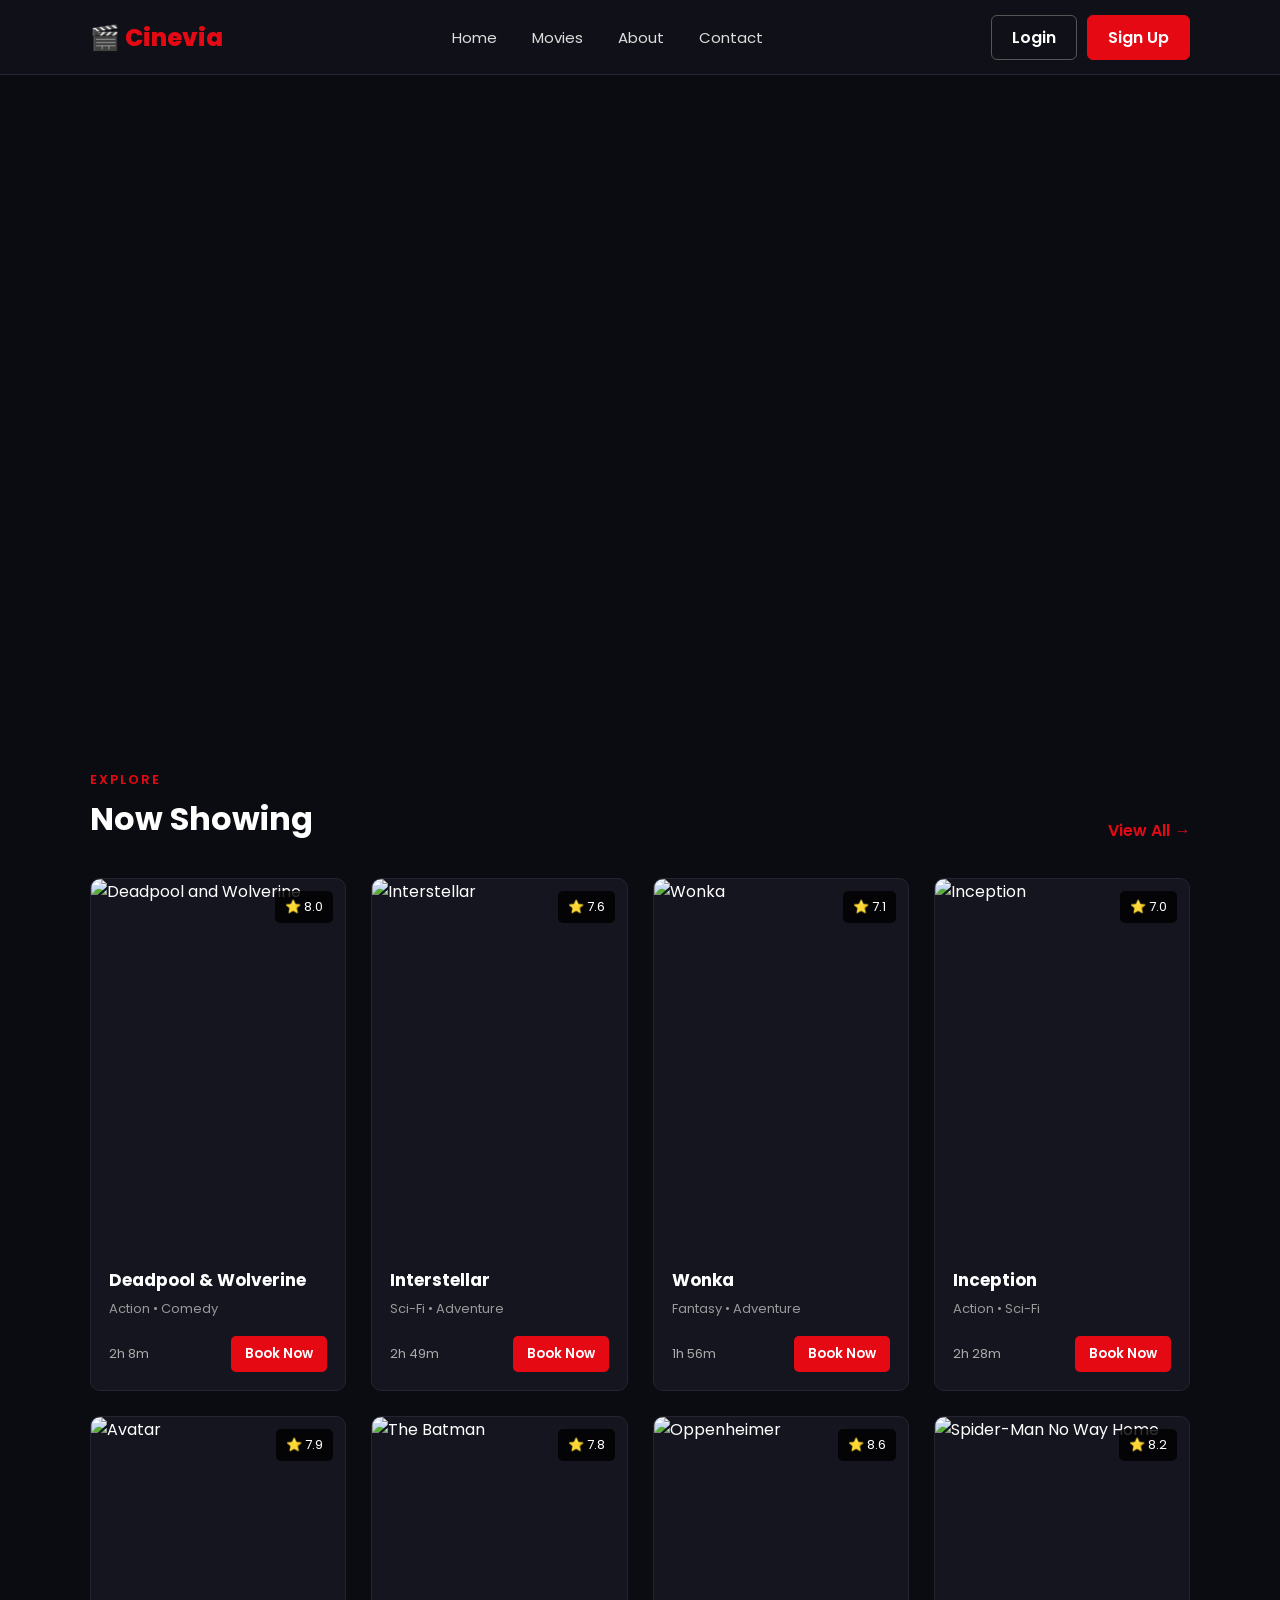
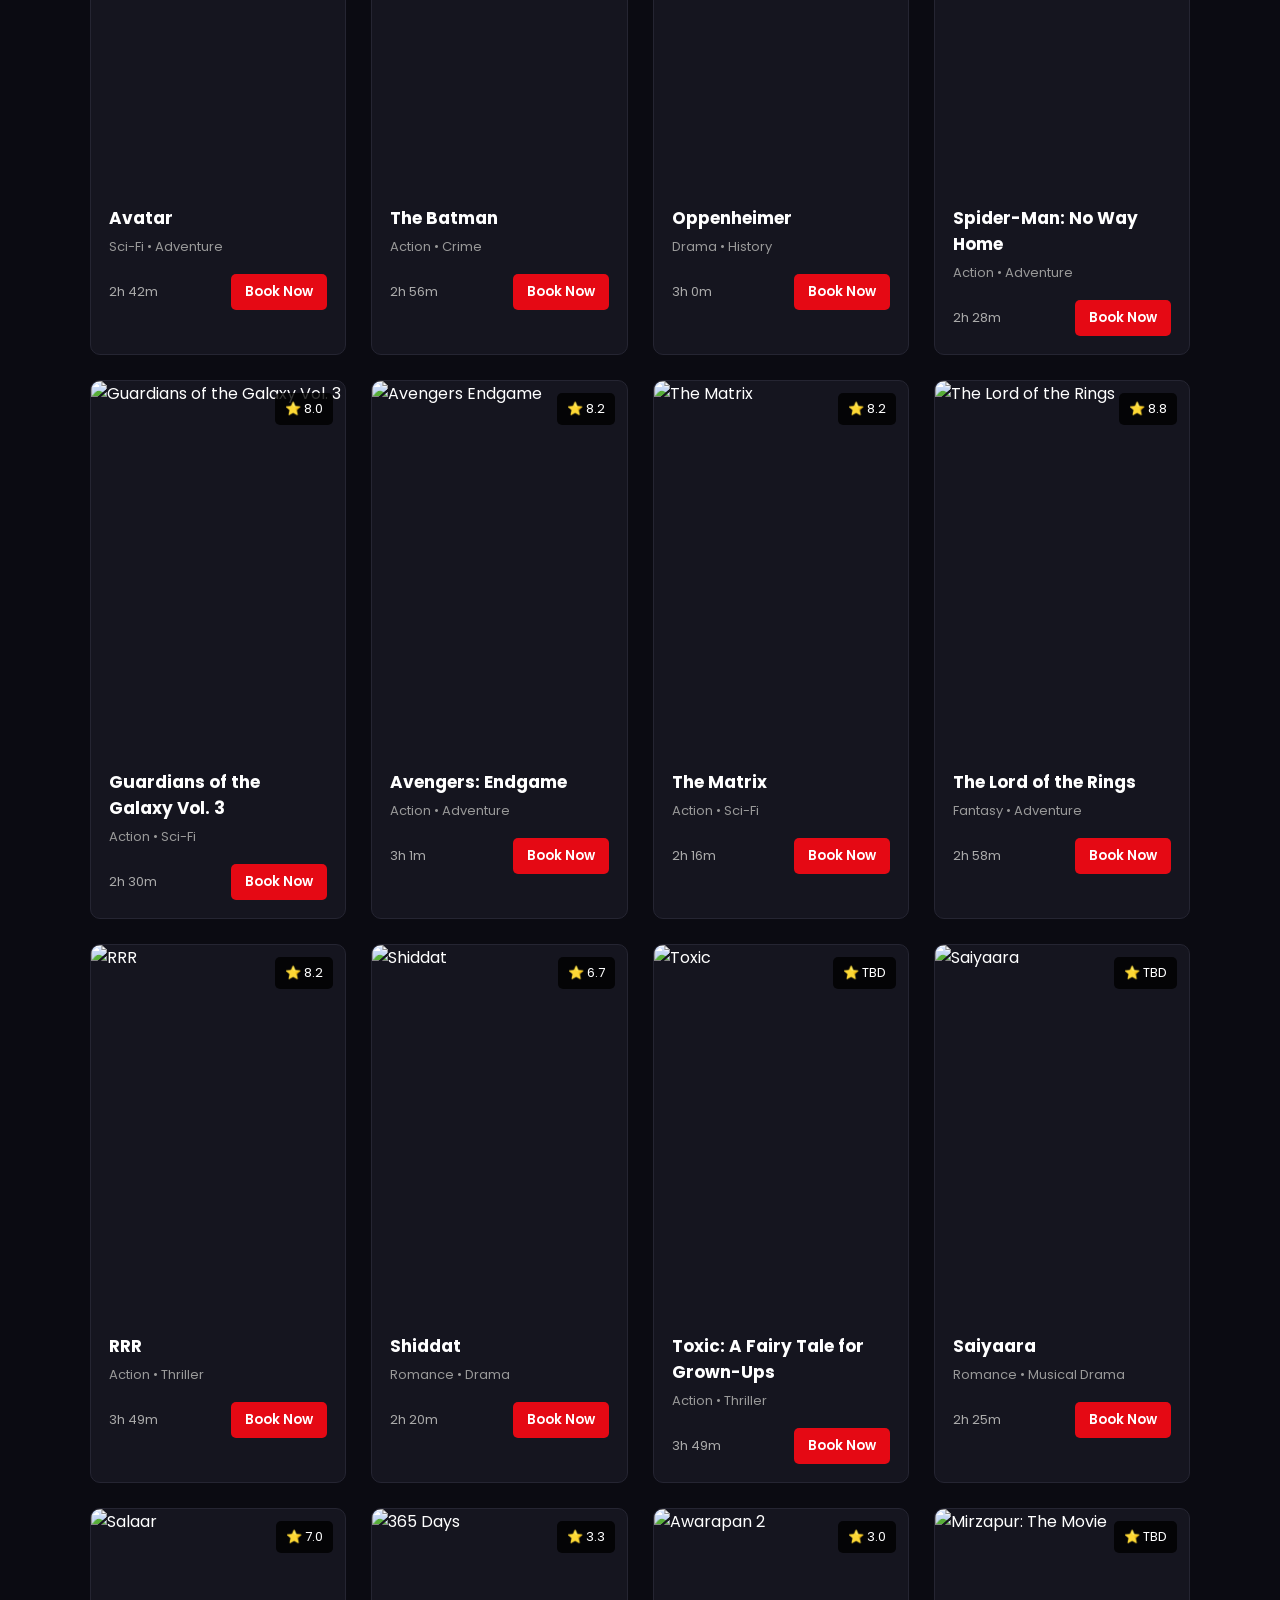
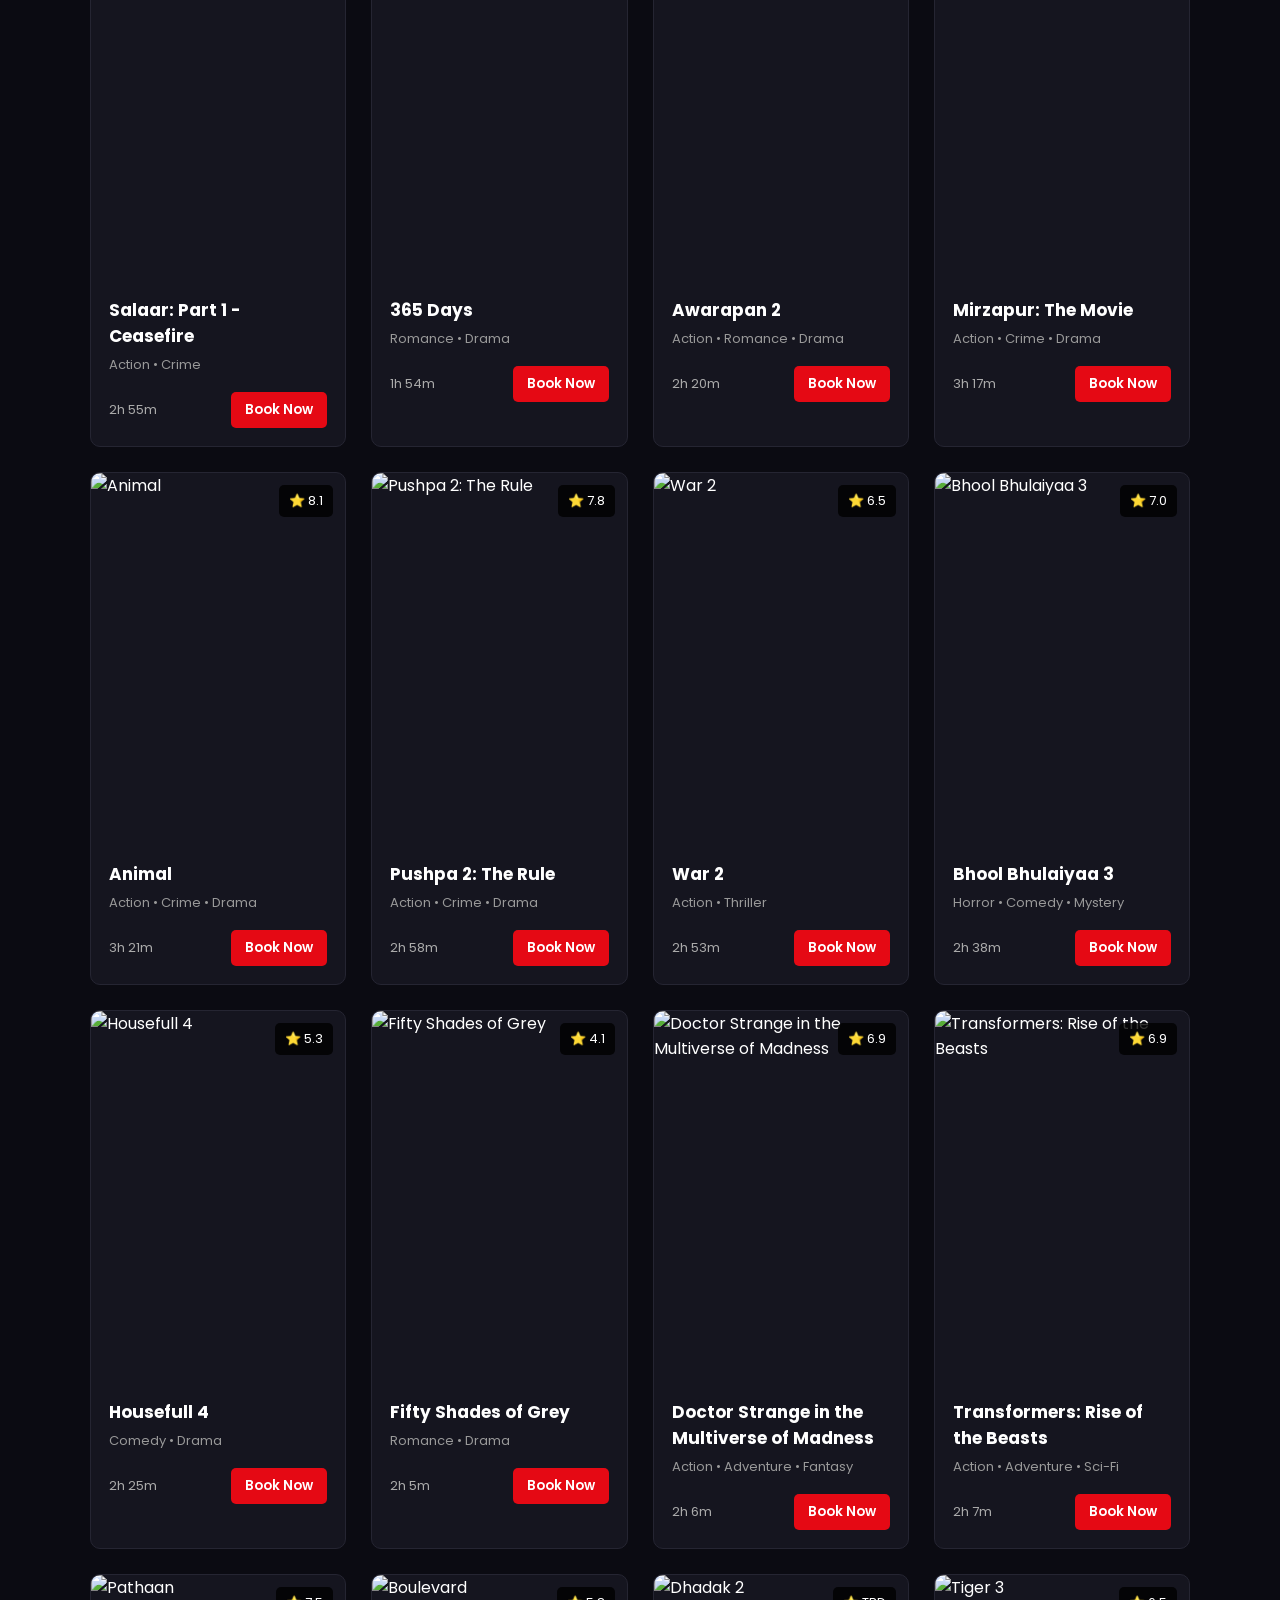
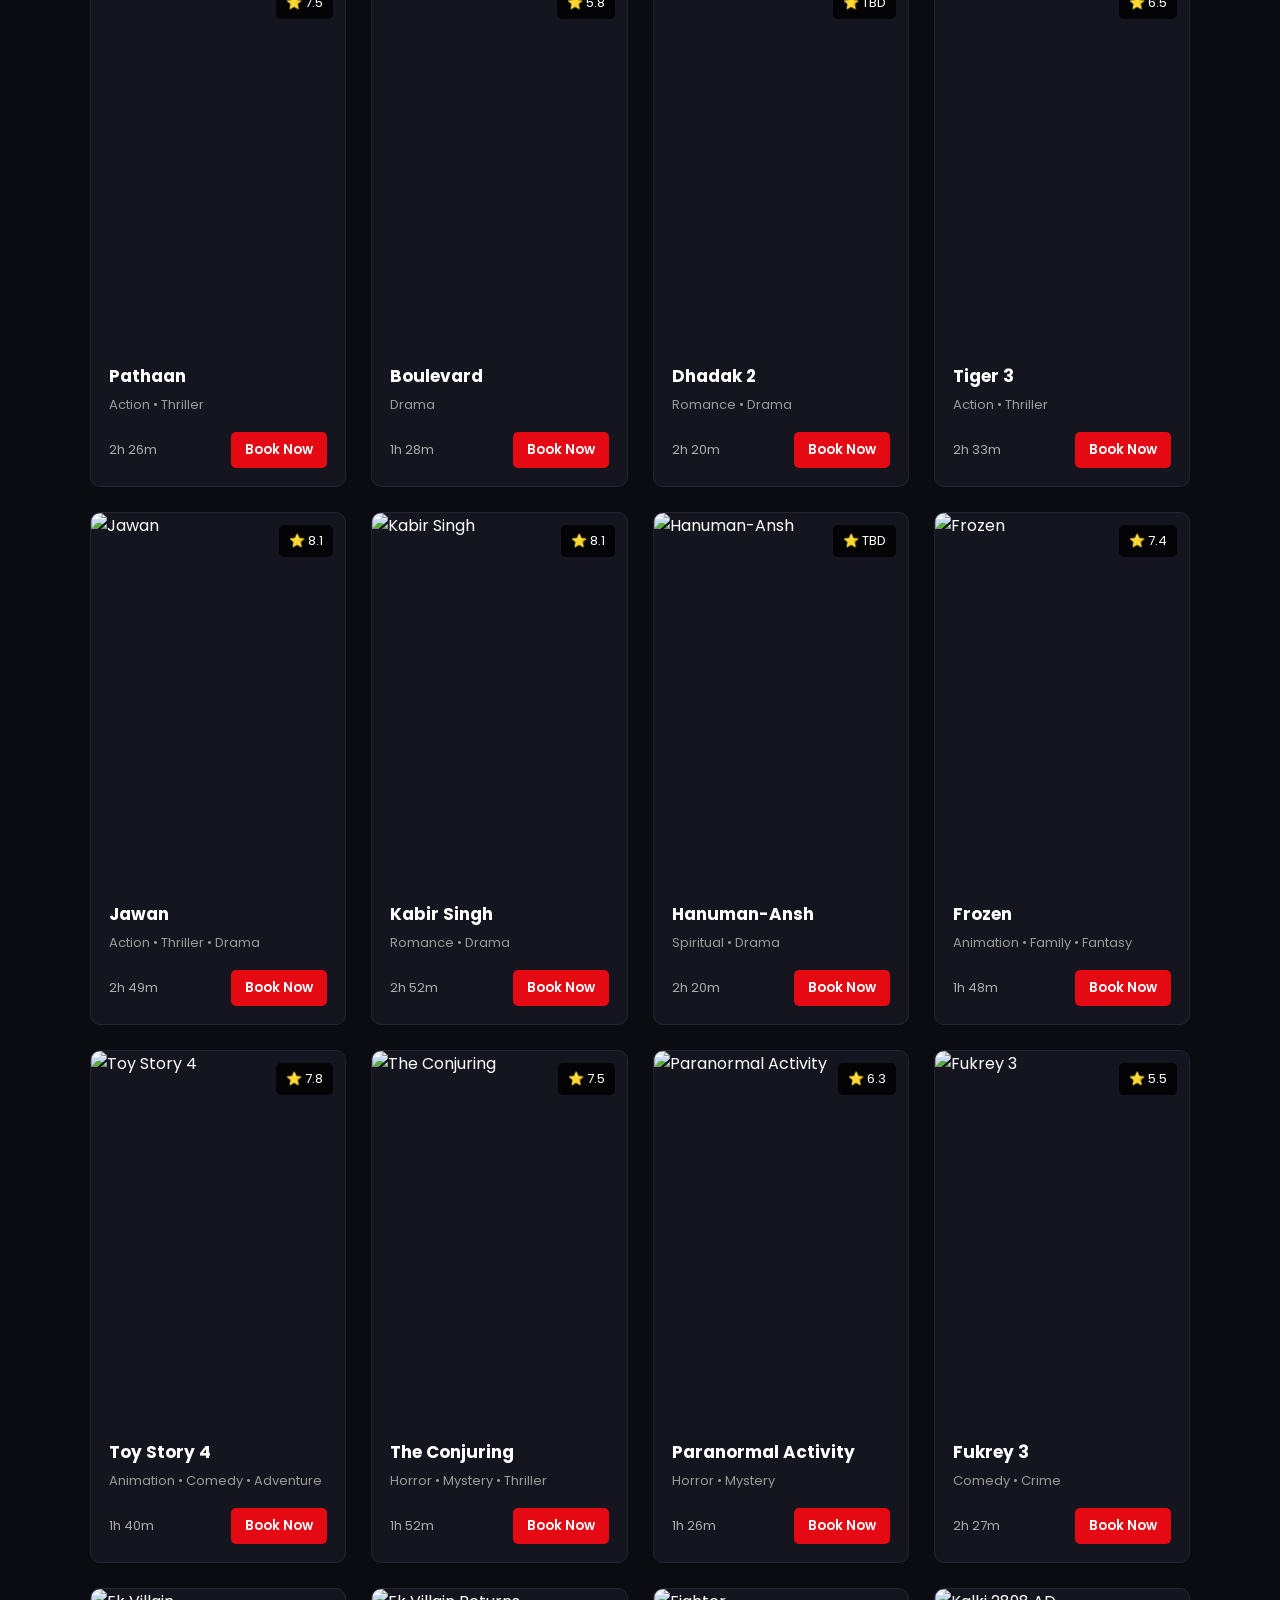
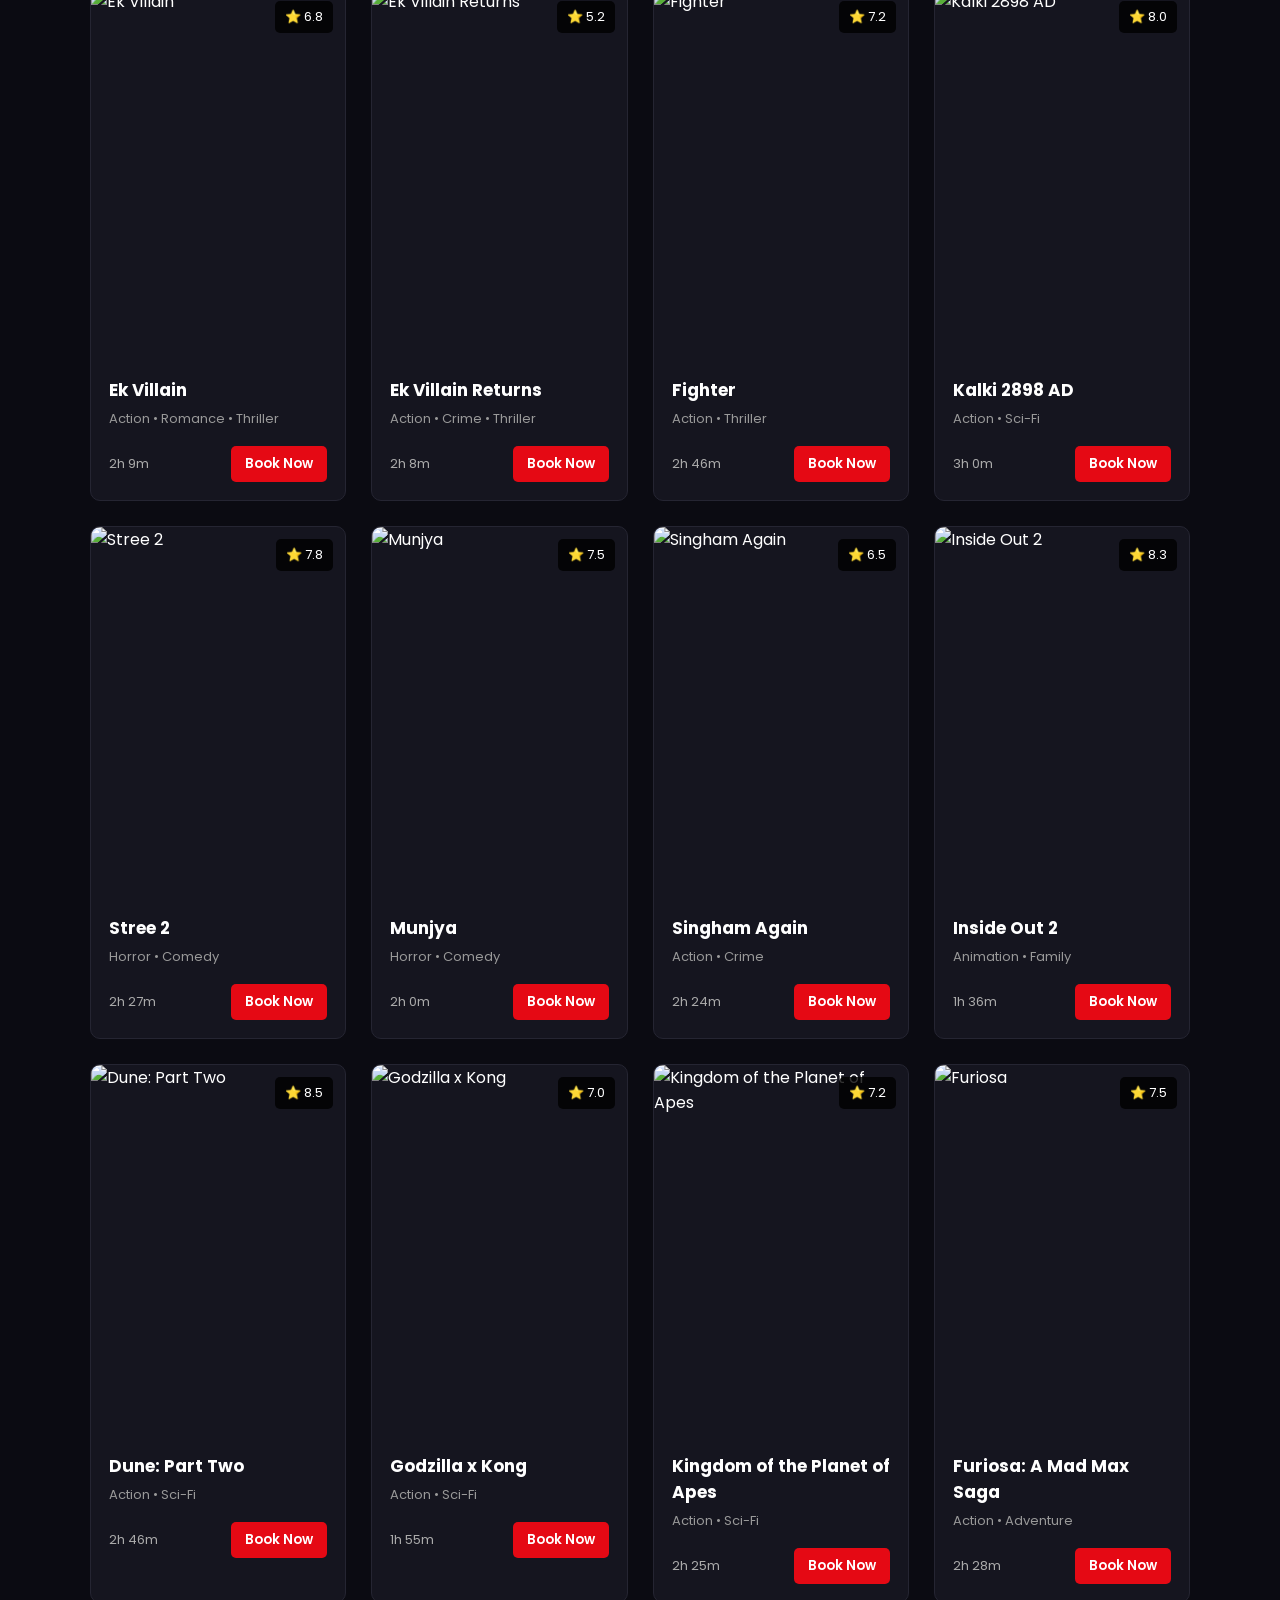
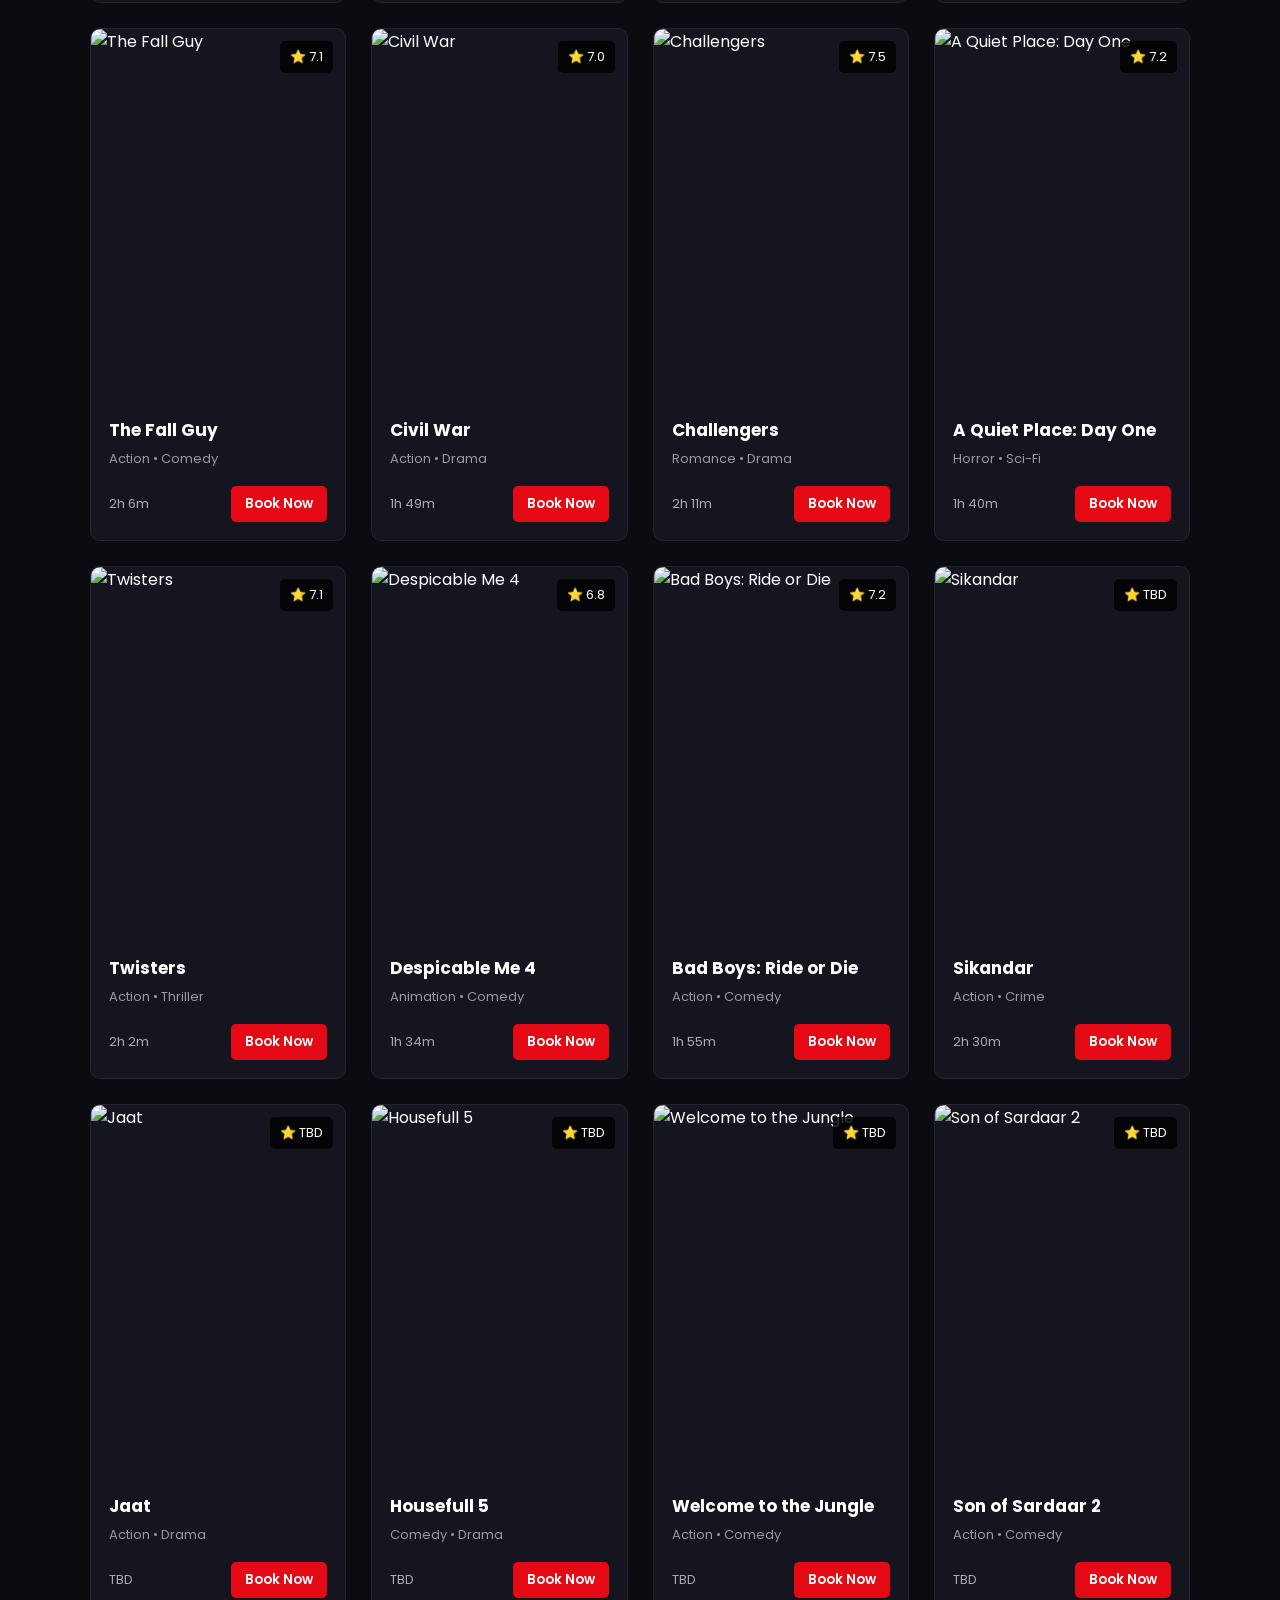
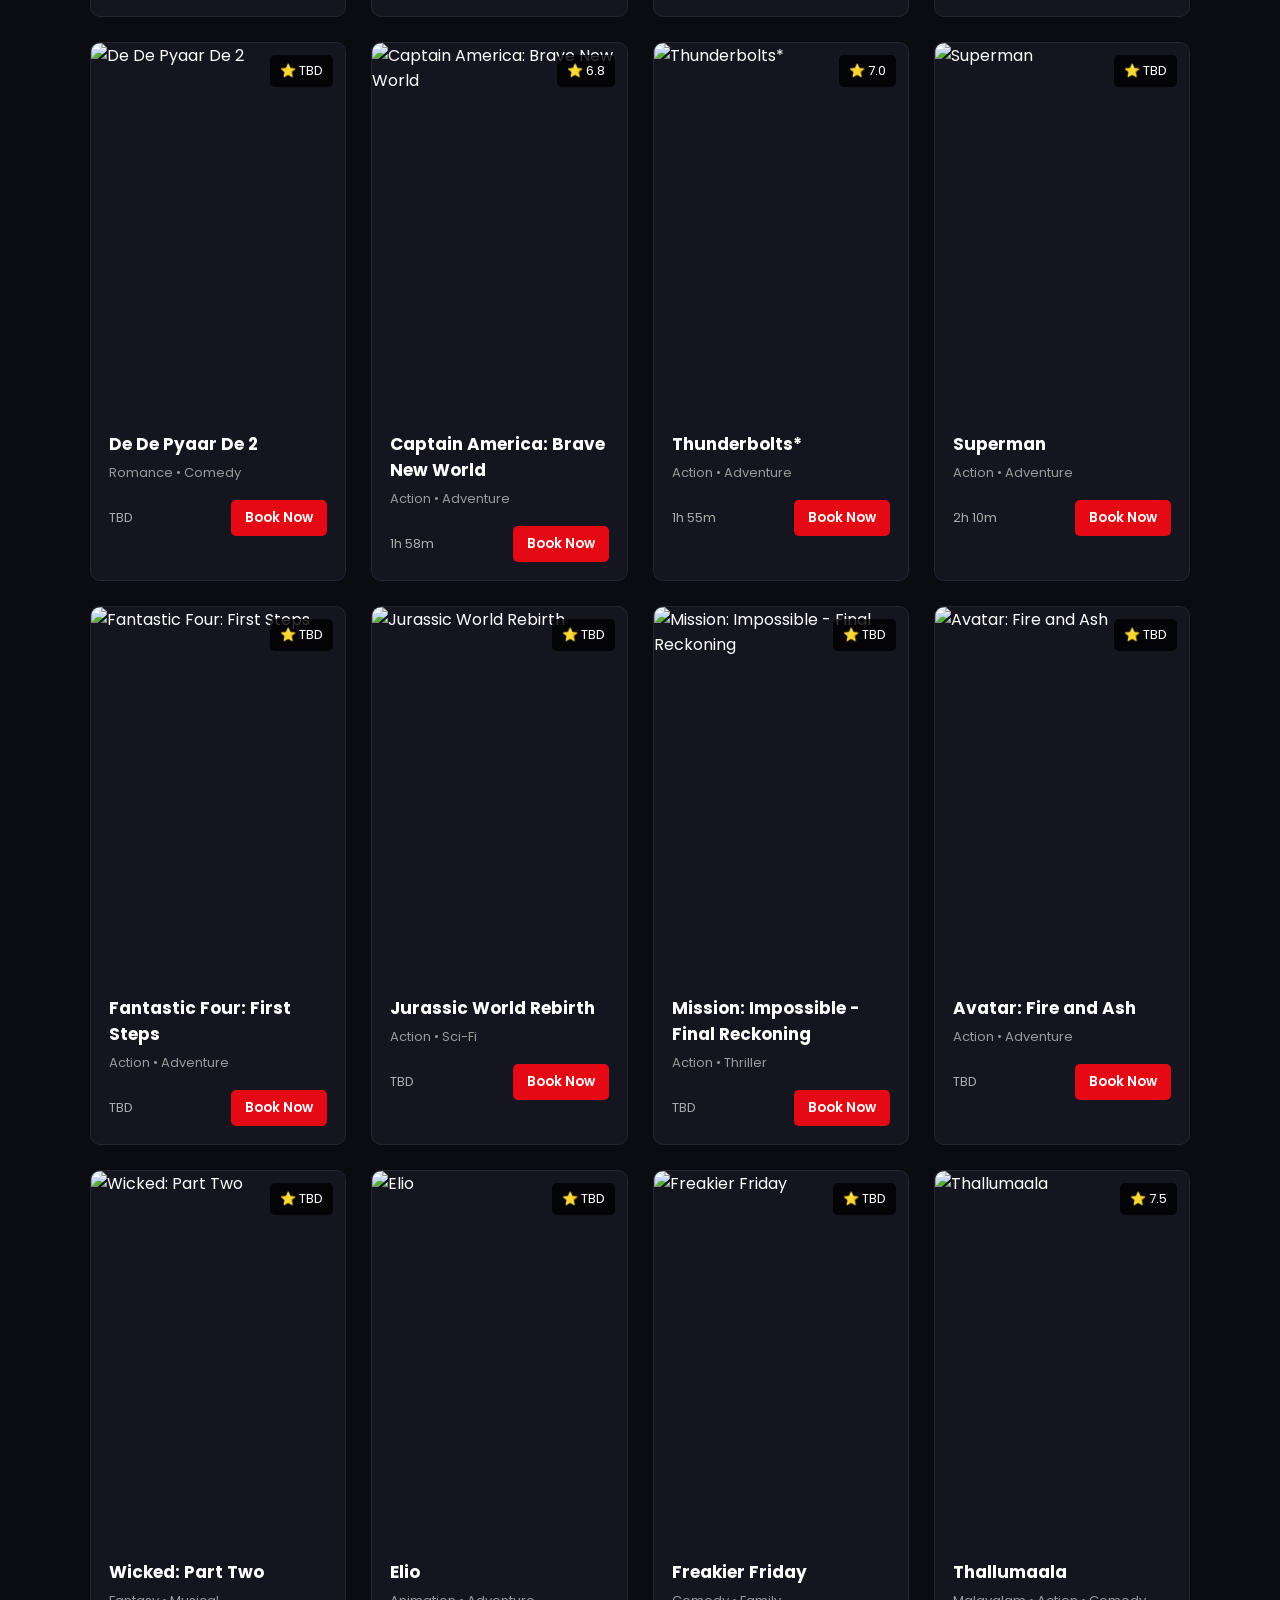
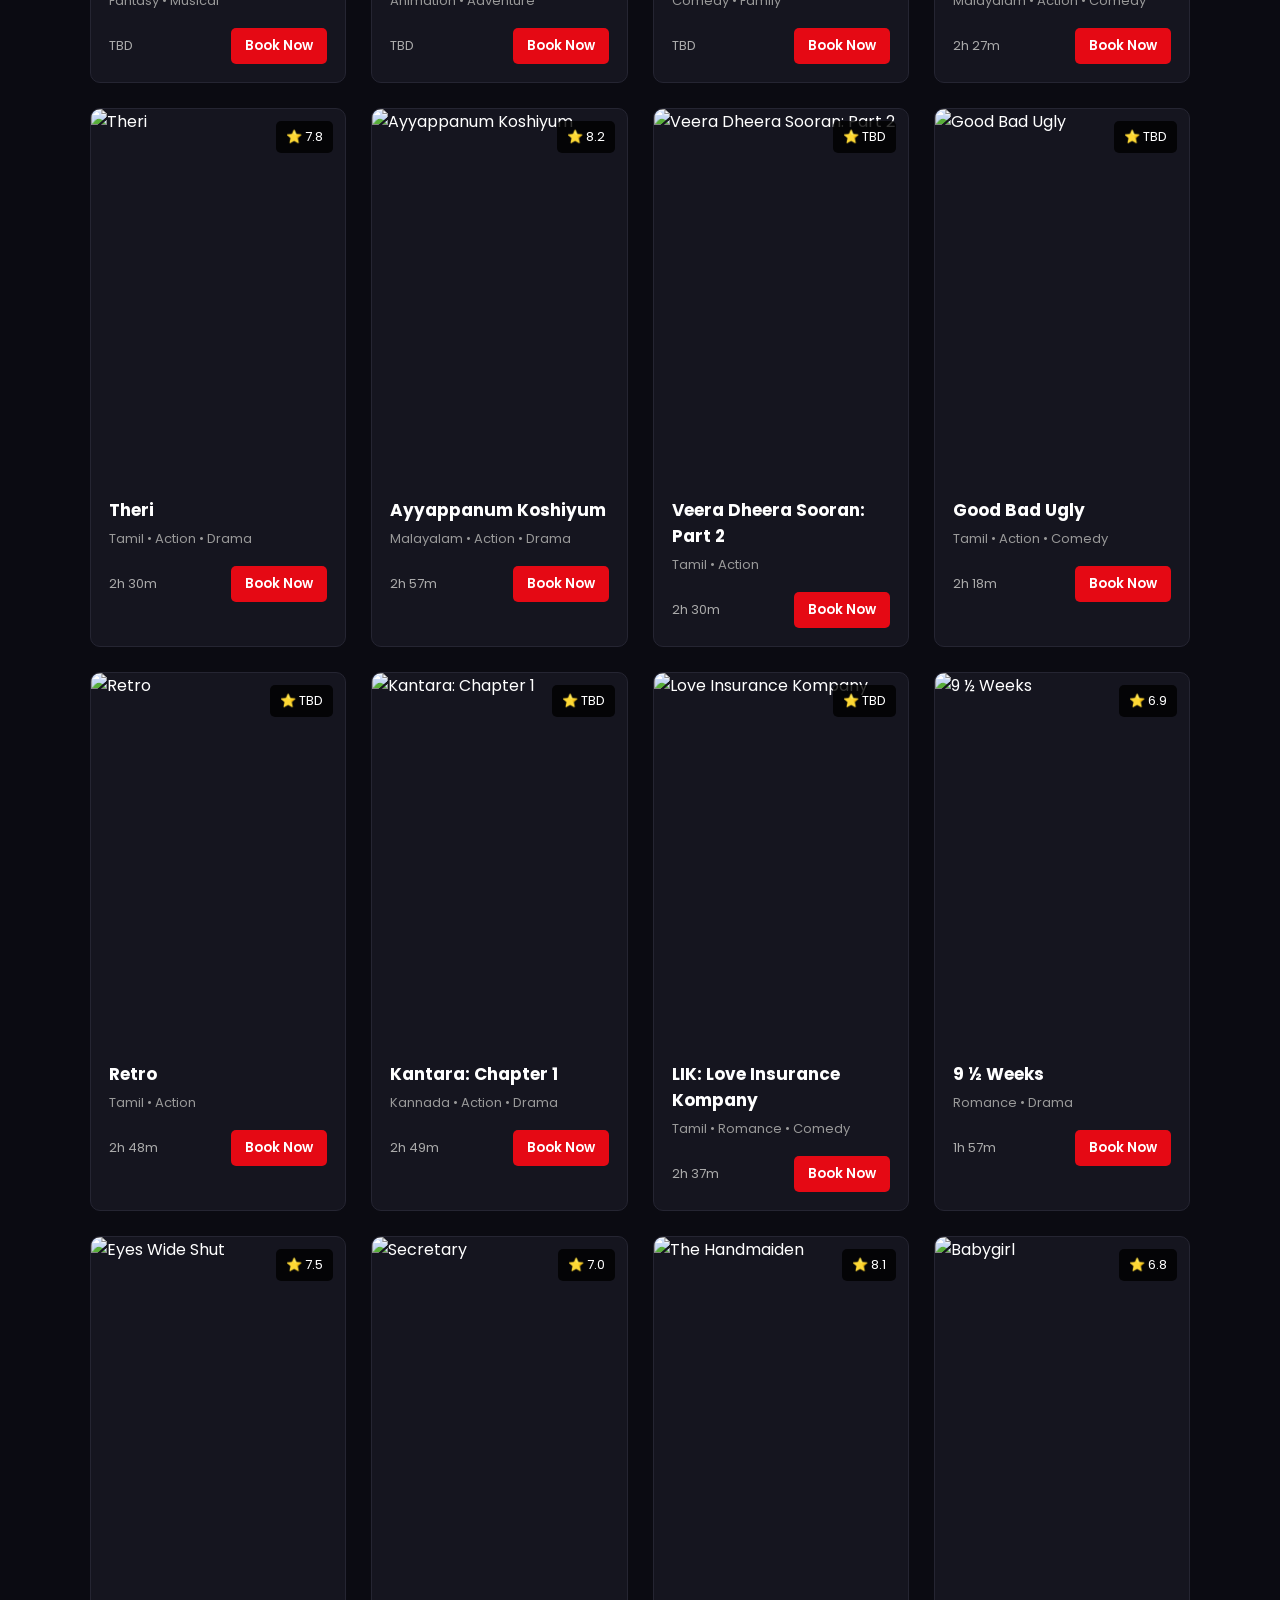
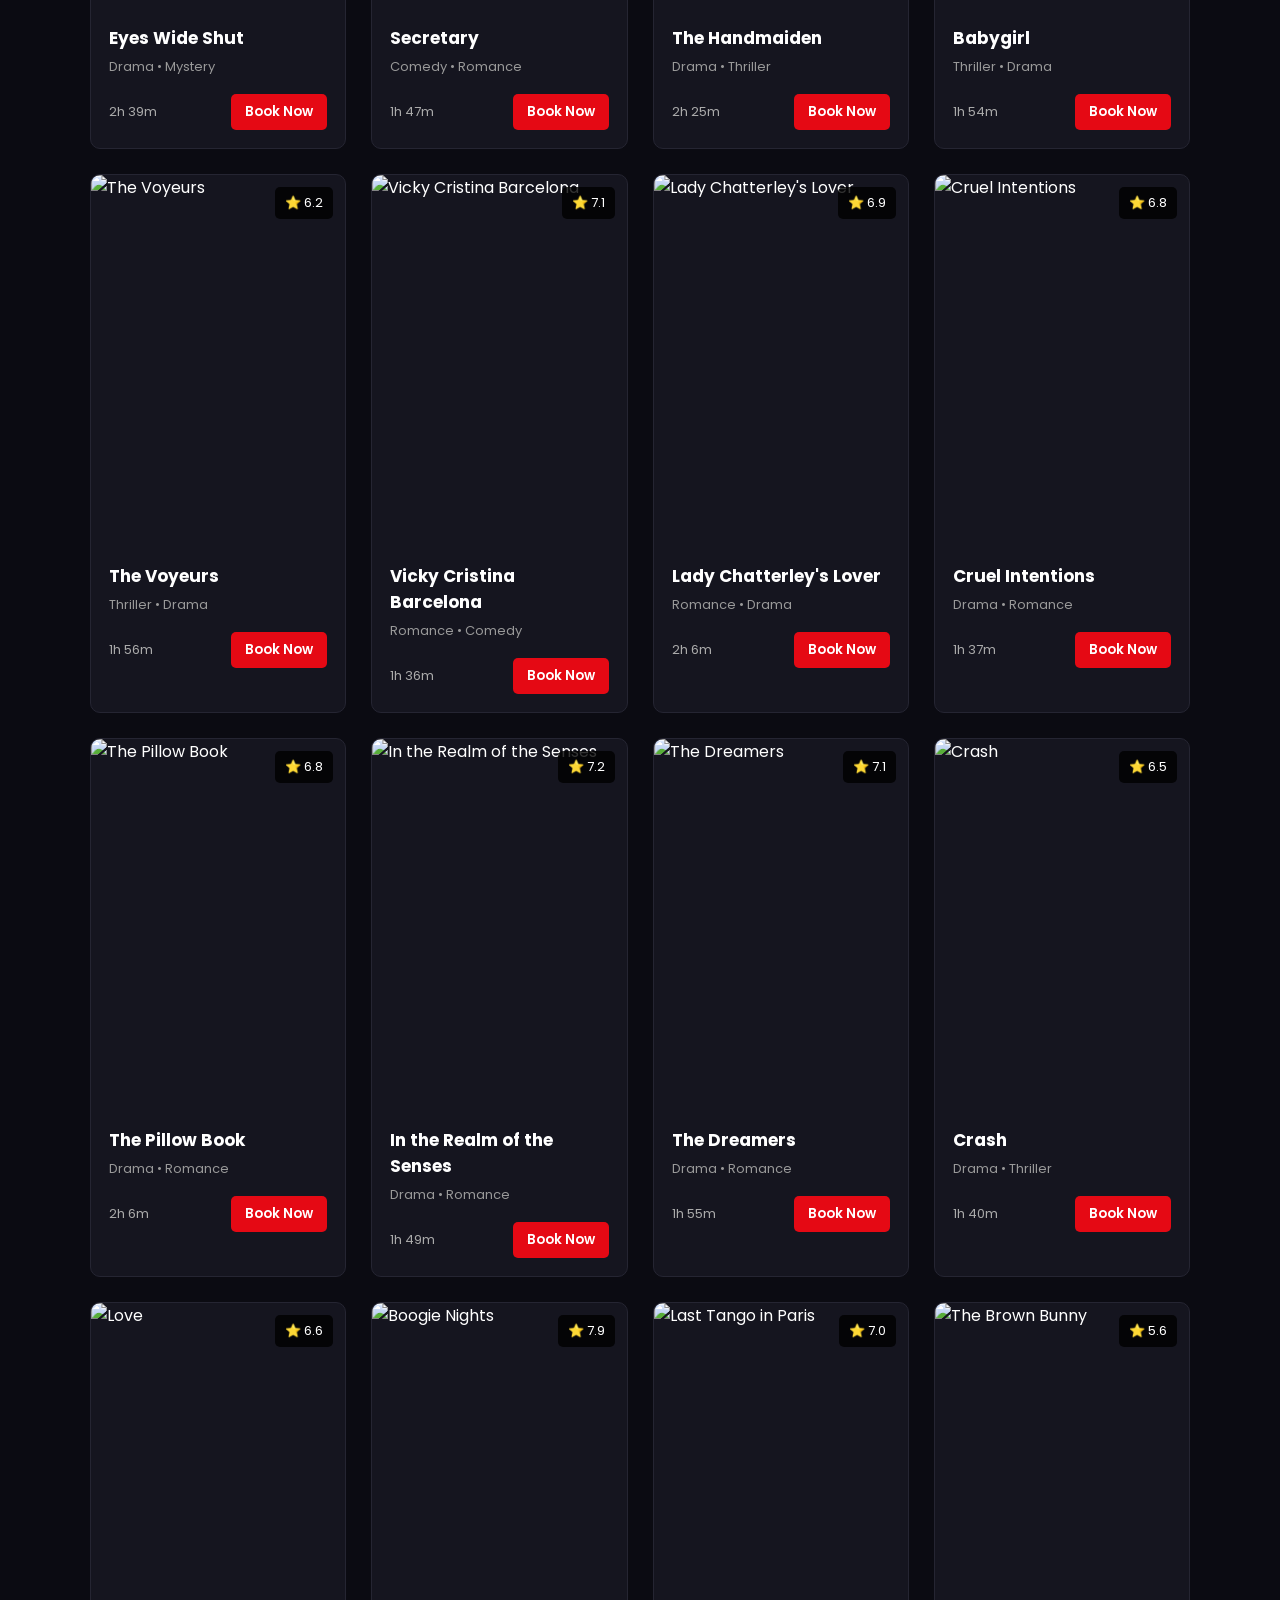
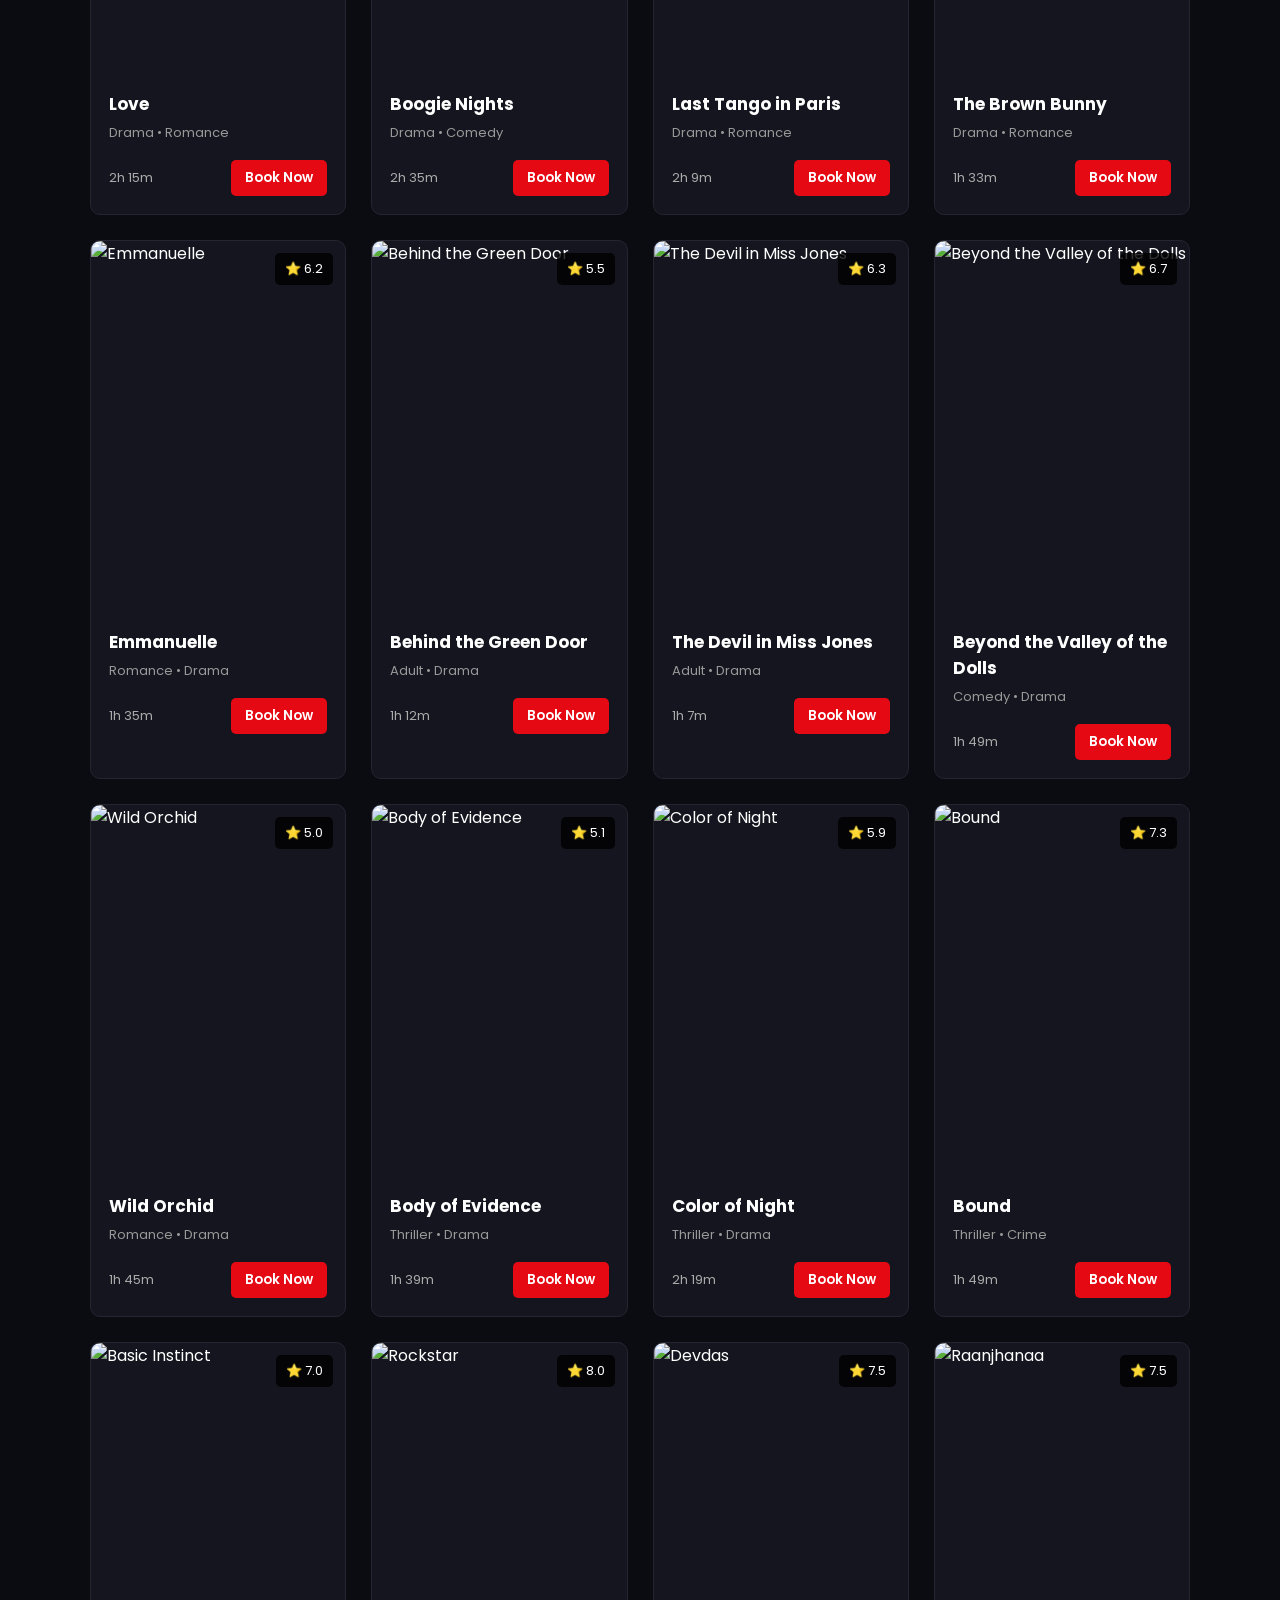
==== commit 929aa9fa: "committed changes" ====
--- a/index.html
+++ b/index.html
@@ -34,8 +34,8 @@
         </nav>
 
         <div class="nav-buttons">
-            <button class="login-btn">Login</button>
-            <button class="signup-btn">Sign Up</button>
+            <a href="auth.html" class="login-btn">Login</a>
+            <a href="auth.html" class="signup-btn">Sign Up</a>
         </div>
 
     </header>
@@ -57,8 +57,8 @@
             </p>
 
             <div class="hero-buttons">
-                <a href="#movies" class="book-btn">Book Tickets</a>
-                <a href="#movies" class="explore-btn">Explore Movies</a>
+                <a href="booking.html" class="book-btn">Book Tickets</a>
+                <a href="booking.html" class="explore-btn">Explore Movies</a>
             </div>
         </div>
     </div>
@@ -77,8 +77,8 @@
             </p>
 
             <div class="hero-buttons">
-                <a href="#movies" class="book-btn">Book Tickets</a>
-                <a href="#movies" class="explore-btn">Explore Movies</a>
+                <a href="booking.html" class="book-btn">Book Tickets</a>
+                <a href="booking.html" class="explore-btn">Explore Movies</a>
             </div>
         </div>
     </div>
@@ -97,8 +97,8 @@
             </p>
 
             <div class="hero-buttons">
-                <a href="#movies" class="book-btn">Book Tickets</a>
-                <a href="#movies" class="explore-btn">Explore Movies</a>
+                <a href="booking.html" class="book-btn">Book Tickets</a>
+                <a href="booking.html" class="explore-btn">Explore Movies</a>
             </div>
         </div>
     </div>
@@ -2820,5 +2820,13 @@
 
     </footer>
 
+    <script>
+        document.querySelectorAll('.movie-bottom button').forEach((button) => {
+            button.addEventListener('click', () => {
+                window.location.href = 'booking.html';
+            });
+        });
+    </script>
+
 </body>
 </html>
--- a/mini.css
+++ b/mini.css
@@ -63,6 +63,14 @@
 .nav-buttons {
     display: flex;
     gap: 10px;
+    align-items: center;
+}
+
+.nav-buttons a {
+    text-decoration: none;
+    display: inline-flex;
+    align-items: center;
+    justify-content: center;
 }
 
 .login-btn,
@@ -385,10 +393,15 @@
     font-size: 13px;
 }
 
-.movie-bottom button {
+.movie-bottom button,
+.book-link {
     border: none;
     background: #e50914;
     color: white;
+    text-decoration: none;
+    display: inline-flex;
+    align-items: center;
+    justify-content: center;
 
     padding: 8px 14px;
     border-radius: 5px;
--- a/style.css
+++ b/style.css
@@ -0,0 +1 @@
+@import url("mini.css");
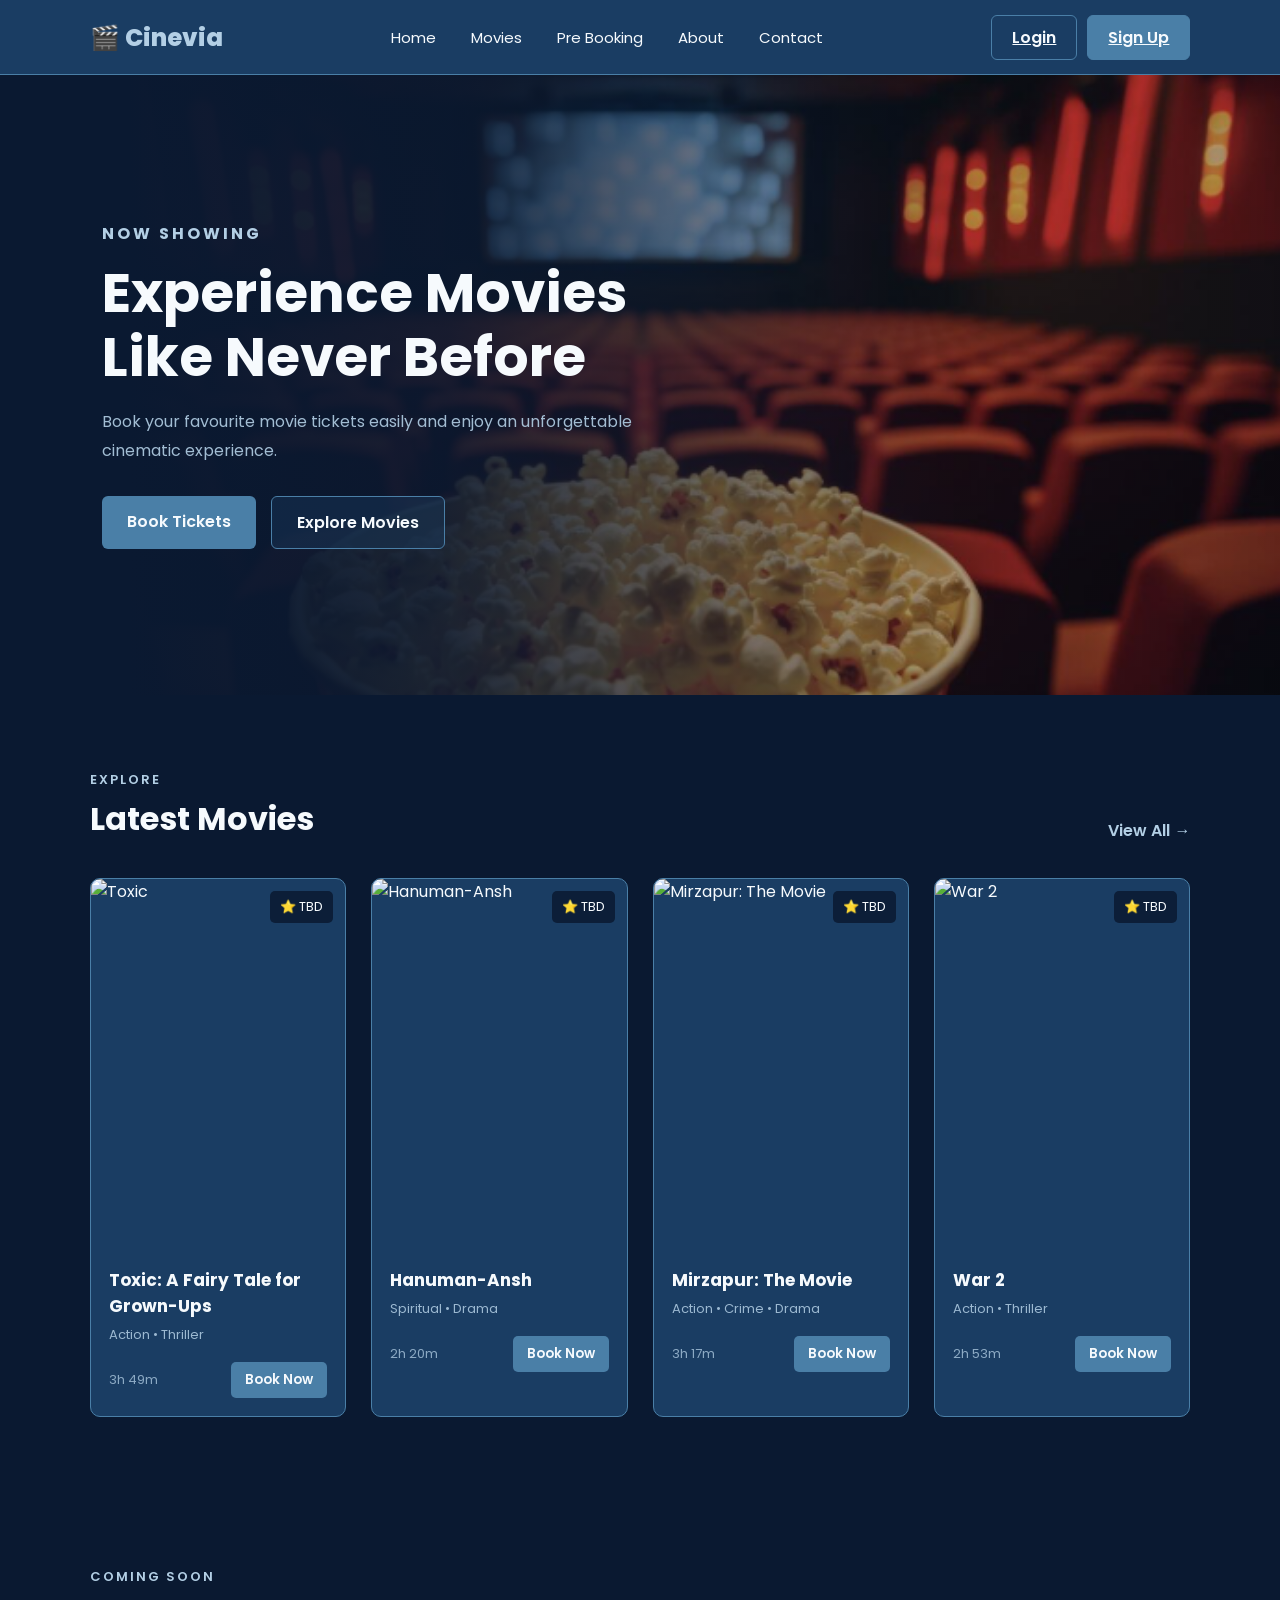
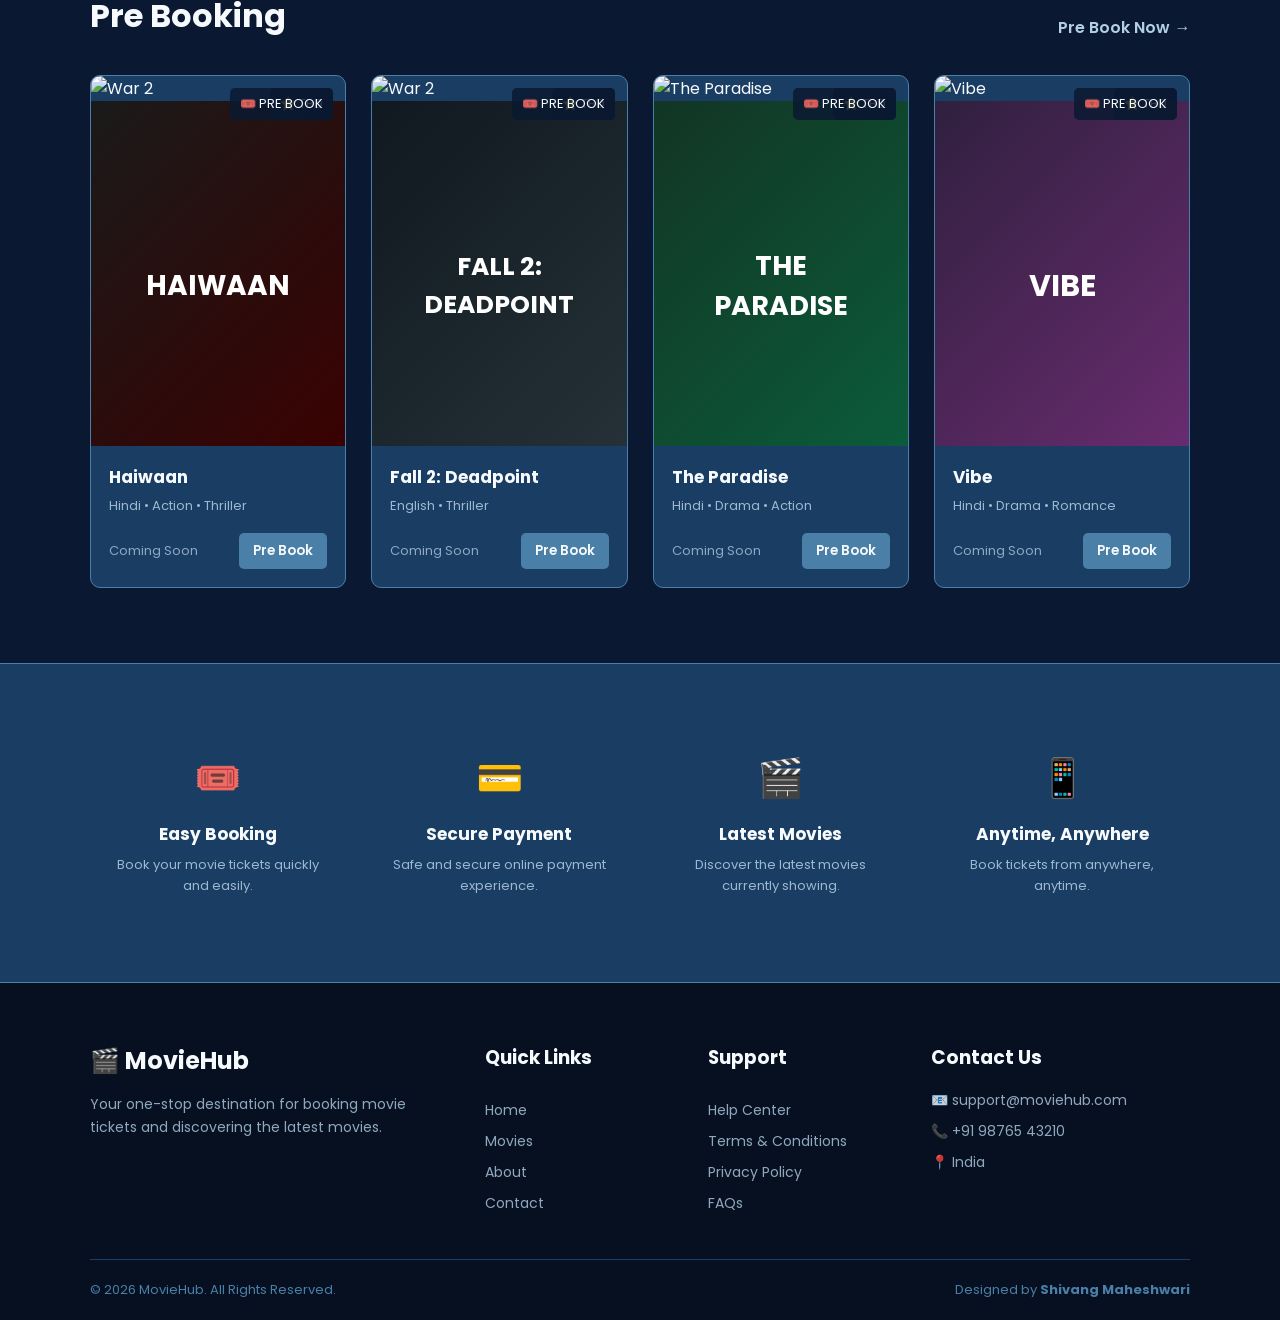
==== commit 59864a5e: "updation done" ====
--- a/index.html
+++ b/index.html
@@ -4,7 +4,7 @@
     <meta charset="UTF-8">
     <meta name="viewport" content="width=device-width, initial-scale=1.0">
     <title>MovieHub - Movie Ticket Booking</title>
-    <link rel="stylesheet" href="mini.css">
+    <link rel="stylesheet" href="../css/mini.css">
 
 
     <!-- Google Font -->
@@ -14,7 +14,7 @@
     <link href="https://fonts.googleapis.com/css2?family=Poppins:wght@400;500;600;700;800&display=swap" rel="stylesheet">
 
     <!-- CSS -->
-    <link rel="stylesheet" href="style.css">
+    <link rel="stylesheet" href="../css/mini.css">
 </head>
 
 <body>
@@ -29,6 +29,7 @@
         <nav>
             <a href="#home">Home</a>
             <a href="#movies">Movies</a>
+            <a href="#pre-booking">Pre Booking</a>
             <a href="#about">About</a>
             <a href="#contact">Contact</a>
         </nav>
@@ -57,8 +58,8 @@
             </p>
 
             <div class="hero-buttons">
-                <a href="booking.html" class="book-btn">Book Tickets</a>
-                <a href="booking.html" class="explore-btn">Explore Movies</a>
+                <a href="listing.html" class="book-btn">Book Tickets</a>
+                <a href="listing.html" class="explore-btn">Explore Movies</a>
             </div>
         </div>
     </div>
@@ -77,8 +78,8 @@
             </p>
 
             <div class="hero-buttons">
-                <a href="booking.html" class="book-btn">Book Tickets</a>
-                <a href="booking.html" class="explore-btn">Explore Movies</a>
+                <a href="listing.html" class="book-btn">Book Tickets</a>
+                <a href="listing.html" class="explore-btn">Explore Movies</a>
             </div>
         </div>
     </div>
@@ -97,8 +98,8 @@
             </p>
 
             <div class="hero-buttons">
-                <a href="booking.html" class="book-btn">Book Tickets</a>
-                <a href="booking.html" class="explore-btn">Explore Movies</a>
+                <a href="listing.html" class="book-btn">Book Tickets</a>
+                <a href="listing.html" class="explore-btn">Explore Movies</a>
             </div>
         </div>
     </div>
@@ -112,291 +113,42 @@
         <div class="section-heading">
             <div>
                 <p class="section-subtitle">EXPLORE</p>
-                <h2>Now Showing</h2>
-            </div>
-
-            <a href="#" class="view-all">View All →</a>
-        </div>
-
+                <h2>Latest Movies</h2>
+            </div>
+
+            <a href="listing.html" class="view-all">View All →</a>
+        </div>
 
         <div class="movie-grid">
 
-            <!-- Movie 1 -->
-            <div class="movie-card">
-
-                <div class="poster">
-                    <img src="https://image.tmdb.org/t/p/w500/8cdWjvZQUExUUTzyp4t6EDMubfO.jpg"
-                         alt="Deadpool and Wolverine">
-
-                    <span class="rating">⭐ 8.0</span>
-                </div>
-
-                <div class="movie-info">
-                    <h3>Deadpool & Wolverine</h3>
-
-                    <p>Action • Comedy</p>
+            <!-- Movie 1: Toxic -->
+            <div class="movie-card">
+                <div class="poster">
+                    <img src="https://img.studioflicks.com/wp-content/uploads/2026/01/08192338/fJBAfLiNfovSAb6KjkIndpF3Sm7.jpg" alt="Toxic">
+                    <span class="rating">⭐ TBD</span>
+                </div>
+
+                <div class="movie-info">
+                    <h3>Toxic: A Fairy Tale for Grown-Ups</h3>
+                    <p>Action • Thriller</p>
 
                     <div class="movie-bottom">
-                        <span>2h 8m</span>
+                        <span>3h 49m</span>
                         <button>Book Now</button>
                     </div>
                 </div>
-
-            </div>
-
-
-            <!-- Movie 2 -->
-            <div class="movie-card">
-
-                <div class="poster">
-                   <img src="https://image.tmdb.org/t/p/w500/gEU2QniE6E77NI6lCU6MxlNBvIx.jpg"
-                        alt="Interstellar">
-
-                    <span class="rating">⭐ 7.6</span>
-                </div>
-
-                <div class="movie-info">
-                    <h3>Interstellar</h3>
-                    <p>Sci-Fi • Adventure</p>
-                    <div class="movie-bottom">
-                        <span>2h 49m</span>
-                        <button>Book Now</button>
-                    </div>
-                </div>
-
-            </div>
-
-
-            <!-- Movie 3 -->
-            <div class="movie-card">
-
-                <div class="poster">
-                    <img src="https://image.tmdb.org/t/p/w500/qhb1qOilapbapxWQn9jtRCMwXJF.jpg"
-                         alt="Wonka">
-
-                    <span class="rating">⭐ 7.1</span>
-                </div>
-
-                <div class="movie-info">
-                    <h3>Wonka</h3>
-
-                    <p>Fantasy • Adventure</p>
-
-                    <div class="movie-bottom">
-                        <span>1h 56m</span>
-                        <button>Book Now</button>
-                    </div>
-                </div>
-
-            </div>
-
-
-            <!-- Movie 4 -->
-            <div class="movie-card">
-
-                <div class="poster">
-                    <img src="https://image.tmdb.org/t/p/w500/edv5CZvWj09upOsy2Y6IwDhK8bt.jpg"
-                        alt="Inception">
-
-                    <span class="rating">⭐ 7.0</span>
-                </div>
-
-                <div class="movie-info">
-                   <h3>Inception</h3>
-                   <p>Action • Sci-Fi</p>
-                   <div class="movie-bottom">
-                    <span>2h 28m</span>
-                    <button>Book Now</button>
-                </div>
-            </div>
-
-            </div>
-            <!-- MOVIE 5 -->
-            <div class="movie-card">
-                <div class="poster">
-                    <img src="https://image.tmdb.org/t/p/w500/kyeqWdyUXW608qlYkRqosgbbJyK.jpg" alt="Avatar">
-                    <span class="rating">⭐ 7.9</span>
-                </div>
-
-                <div class="movie-info">
-                    <h3>Avatar</h3>
-                    <p>Sci-Fi • Adventure</p>
-
-                    <div class="movie-bottom">
-                        <span>2h 42m</span>
-                        <button>Book Now</button>
-                    </div>
-                </div>
-            </div>
-
-
-            <!-- MOVIE 6 -->
-            <div class="movie-card">
-                <div class="poster">
-                    <img src="https://image.tmdb.org/t/p/w500/74xTEgt7R36Fpooo50r9T25onhq.jpg" alt="The Batman">
-                    <span class="rating">⭐ 7.8</span>
-                </div>
-
-                <div class="movie-info">
-                    <h3>The Batman</h3>
-                    <p>Action • Crime</p>
-
-                    <div class="movie-bottom">
-                        <span>2h 56m</span>
-                        <button>Book Now</button>
-                    </div>
-                </div>
-            </div>
-
-
-            <!-- MOVIE 7 -->
-            <div class="movie-card">
-                <div class="poster">
-                    <img src="https://image.tmdb.org/t/p/w500/8Gxv8gSFCU0XGDykEGv7zR1n2ua.jpg" alt="Oppenheimer">
-                    <span class="rating">⭐ 8.6</span>
-                </div>
-
-                <div class="movie-info">
-                    <h3>Oppenheimer</h3>
-                    <p>Drama • History</p>
-
-                    <div class="movie-bottom">
-                        <span>3h 0m</span>
-                        <button>Book Now</button>
-                    </div>
-                </div>
-            </div>
-
-
-            <!-- MOVIE 8 -->
-            <div class="movie-card">
-                <div class="poster">
-                    <img src="https://image.tmdb.org/t/p/w500/1g0dhYtq4irTY1GPXvft6k4YLjm.jpg" alt="Spider-Man No Way Home">
-                    <span class="rating">⭐ 8.2</span>
-                </div>
-
-                <div class="movie-info">
-                    <h3>Spider-Man: No Way Home</h3>
-                    <p>Action • Adventure</p>
-
-                    <div class="movie-bottom">
-                        <span>2h 28m</span>
-                        <button>Book Now</button>
-                    </div>
-                </div>
-            </div>
-
-
-            <!-- MOVIE 9 -->
-            <div class="movie-card">
-                <div class="poster">
-                    <img src="https://image.tmdb.org/t/p/w500/r2J02Z2OpNTctfOSN1Ydgii51I3.jpg"
-                         alt="Guardians of the Galaxy Vol. 3">
-                    <span class="rating">⭐ 8.0</span>
-                </div>
-
-                <div class="movie-info">
-                    <h3>Guardians of the Galaxy Vol. 3</h3>
-                    <p>Action • Sci-Fi</p>
-
-                    <div class="movie-bottom">
-                        <span>2h 30m</span>
-                        <button>Book Now</button>
-                    </div>
-                </div>
-            </div>
-
-
-            <!-- MOVIE 10 -->
-            <div class="movie-card">
-                <div class="poster">
-                    <img src="https://image.tmdb.org/t/p/w500/or06FN3Dka5tukK1e9sl16pB3iy.jpg"
-                        alt="Avengers Endgame">
-                    <span class="rating">⭐ 8.2</span>
-                </div>
-
-                <div class="movie-info">
-                    <h3>Avengers: Endgame</h3>
-                    <p>Action • Adventure</p>
-
-                    <div class="movie-bottom">
-                        <span>3h 1m</span>
-                        <button>Book Now</button>
-                    </div>
-                </div>
-            </div>
-
-
-            <!-- MOVIE 11 -->
-            <div class="movie-card">
-                <div class="poster">
-                    <img src="https://image.tmdb.org/t/p/w500/5KCVkau1HEl7ZzfPsKAPM0sMiKc.jpg" alt="The Matrix">
-                    <span class="rating">⭐ 8.2</span>
-                </div>
-
-                <div class="movie-info">
-                    <h3>The Matrix</h3>
-                    <p>Action • Sci-Fi</p>
-
-                    <div class="movie-bottom">
-                        <span>2h 16m</span>
-                        <button>Book Now</button>
-                    </div>
-                </div>
-            </div>
-
-
-            <!-- MOVIE 12 -->
-            <div class="movie-card">
-                <div class="poster">
-                    <img src="https://image.tmdb.org/t/p/w500/6oom5QYQ2yQTMJIbnvbkBL9cHo6.jpg" alt="The Lord of the Rings">
-                    <span class="rating">⭐ 8.8</span>
-                </div>
-
-                <div class="movie-info">
-                    <h3>The Lord of the Rings</h3>
-                    <p>Fantasy • Adventure</p>
-
-                    <div class="movie-bottom">
-                        <span>2h 58m</span>
-                        <button>Book Now</button>
-                    </div>
-                </div>
-            </div>
-           <!-- MOVIE 9 - RRR -->
-            <div class="movie-card">
-
-                <div class="poster">
-                    <img src="https://dlby.tmsimg.com/assets/p21247299_p_v8_aa.jpg?w=480&h=720"
-                         alt="RRR">
-                    <span class="rating">⭐ 8.2</span>
-                </div>
-
-                <div class="movie-info">
-
-                    <h3>RRR</h3>
-
-                    <p>Action • Thriller</p>
-
-                    <div class="movie-bottom">
-                        <span>3h 49m</span>
-
-                        <button>Book Now</button>
-                    </div>
-
-                </div>
-
-            </div>
-            <!-- MOVIE 10 -->
-            <div class="movie-card">
-                <div class="poster">
-                    <img src="https://wallpaperaccess.com/full/7134177.jpg" alt="Shiddat">
-                    <span class="rating">⭐ 6.7</span>
-                </div>
-
-                <div class="movie-info">
-                    <h3>Shiddat</h3>
-                    <p>Romance • Drama</p>
+            </div>
+
+            <!-- Movie 2: Hanuman-Ansh -->
+            <div class="movie-card">
+                <div class="poster">
+                    <img src="https://panasiabiz.com/wp-content/uploads/2026/02/hanuman-movie.webp" alt="Hanuman-Ansh">
+                    <span class="rating">⭐ TBD</span>
+                </div>
+
+                <div class="movie-info">
+                    <h3>Hanuman-Ansh</h3>
+                    <p>Spiritual • Drama</p>
 
                     <div class="movie-bottom">
                         <span>2h 20m</span>
@@ -404,91 +156,8 @@
                     </div>
                 </div>
             </div>
-            
-            <!-- MOVIE 11 -->
-            <div class="movie-card">
-                <div class="poster">
-                    <img src="https://img.studioflicks.com/wp-content/uploads/2026/01/08192338/fJBAfLiNfovSAb6KjkIndpF3Sm7.jpg" alt="Toxic">
-                    <span class="rating">⭐ TBD</span>
-                </div>
-
-                <div class="movie-info">
-                    <h3>Toxic: A Fairy Tale for Grown-Ups</h3>
-                    <p>Action • Thriller</p>
-
-                    <div class="movie-bottom">
-                        <span>3h 49m</span>
-                        <button>Book Now</button>
-                    </div>
-                </div>
-            </div>
-            <!-- MOVIE 12 -->
-            <div class="movie-card">
-                <div class="poster">
-                    <img src="https://stat5.bollywoodhungama.in/wp-content/uploads/2025/04/Saiyaara-1-1.jpg" alt="Saiyaara">
-                    <span class="rating">⭐ TBD</span>
-                </div>
-
-                <div class="movie-info">
-                    <h3>Saiyaara</h3>
-                    <p>Romance • Musical Drama</p>
-
-                    <div class="movie-bottom">
-                        <span>2h 25m</span>
-                        <button>Book Now</button>
-                    </div>
-                </div>
-            </div>
-            <!-- Movie Card 13: Salaar -->
-            <div class="movie-card">
-                <div class="poster">
-                    <img src="https://wallpaperaccess.com/full/12060313.jpg" alt="Salaar">
-                    <span class="rating">⭐ 7.0</span>
-                </div>
-                <div class="movie-info">
-                    <h3>Salaar: Part 1 - Ceasefire</h3>
-                    <p>Action • Crime</p>
-                    <div class="movie-bottom">
-                        <span>2h 55m</span>
-                        <button>Book Now</button>
-                    </div>
-                </div>
-            </div>
-            <!-- MOVIE 14 -->
-            <div class="movie-card">
-                <div class="poster">
-                    <img src="https://mir-s3-cdn-cf.behance.net/project_modules/max_1200/d864a5151660131.63106b6bbaf68.jpg" alt="365 Days">
-                    <span class="rating">⭐ 3.3</span>
-                </div>
-
-                <div class="movie-info">
-                    <h3>365 Days</h3>
-                    <p>Romance • Drama</p>
-
-                    <div class="movie-bottom">
-                        <span>1h 54m</span>
-                        <button>Book Now</button>
-                    </div>
-                </div>
-            </div>
-            <!-- MOVIE 15 -->
-            <div class="movie-card">
-                <div class="poster">
-                    <img src="https://cdnb.artstation.com/p/assets/images/images/092/112/791/large/sakil-rahman-awarapan-2-poster-design-2.webp?1758730799g" alt="Awarapan 2">
-                    <span class="rating">⭐ 3.0</span>
-                </div>
-
-                <div class="movie-info">
-                    <h3>Awarapan 2</h3>
-                    <p>Action • Romance • Drama</p>
-
-                    <div class="movie-bottom">
-                        <span>2h 20m</span>
-                        <button>Book Now</button>
-                    </div>
-                </div>
-            </div>
-            <!-- MOVIE 16 -->
+
+            <!-- Movie 3: Mirzapur -->
             <div class="movie-card">
                 <div class="poster">
                     <img src="https://images.plex.tv/photo?size=large-720&scale=2&url=https:%2F%2Fimage.tmdb.org%2Ft%2Fp%2Foriginal%2F7CFdq8M9ZuP1QRLaBG2ExdcrCBs.jpg" alt="Mirzapur: The Movie">
@@ -505,46 +174,12 @@
                     </div>
                 </div>
             </div>
-            <!-- MOVIE 17 -->
-             
-            <div class="movie-card">
-                <div class="poster">
-                    <img src="https://static1.colliderimages.com/wordpress/wp-content/uploads/2022/12/animal-poster.jpeg" alt="Animal">
-                    <span class="rating">⭐ 8.1</span>
-                </div>
-
-                <div class="movie-info">
-                    <h3>Animal</h3>
-                    <p>Action • Crime • Drama</p>
-
-                    <div class="movie-bottom">
-                        <span>3h 21m</span>
-                        <button>Book Now</button>
-                    </div>
-                </div>
-            </div>
-            <!-- MOVIE 18 -->
-            <div class="movie-card">
-                <div class="poster">
-                    <img src="https://wallpaperaccess.com/full/9557465.jpg" alt="Pushpa 2: The Rule">
-                    <span class="rating">⭐ 7.8</span>
-                </div>
-
-                <div class="movie-info">
-                    <h3>Pushpa 2: The Rule</h3>
-                    <p>Action • Crime • Drama</p>
-
-                    <div class="movie-bottom">
-                        <span>2h 58m</span>
-                        <button>Book Now</button>
-                    </div>
-                </div>
-            </div>
-            <!-- MOVIE 11 -->
+
+            <!-- Movie 4: War 2 -->
             <div class="movie-card">
                 <div class="poster">
                     <img src="https://www.rogerebert.com/wp-content/uploads/2025/08/2Yc8Kl2ldPpDzLrG2M5Ddv62FXB-jpg.webp" alt="War 2">
-                    <span class="rating">⭐ 6.5</span>
+                    <span class="rating">⭐ TBD</span>
                 </div>
 
                 <div class="movie-info">
@@ -557,2176 +192,79 @@
                     </div>
                 </div>
             </div>
-          <!-- MOVIE 11 -->
-            <div class="movie-card">
-                <div class="poster">
-                    <img src="https://upload.wikimedia.org/wikipedia/en/e/e4/Bhool_Bhulaiyaa_3_poster.jpg" alt="Bhool Bhulaiyaa 3">
-                    <span class="rating">⭐ 7.0</span>
-                </div>
-
-                <div class="movie-info">
-                    <h3>Bhool Bhulaiyaa 3</h3>
-                    <p>Horror • Comedy • Mystery</p>
-
-                    <div class="movie-bottom">
-                        <span>2h 38m</span>
-                        <button>Book Now</button>
-                    </div>
-                </div>
-            </div>
-            <!-- MOVIE 11 -->
-            <div class="movie-card">
-                <div class="poster">
-                    <img src="https://pbs.twimg.com/media/EFXDtBEXsAA2khP.jpg" alt="Housefull 4">
-                    <span class="rating">⭐ 5.3</span>
-                </div>
-
-                <div class="movie-info">
-                    <h3>Housefull 4</h3>
-                    <p>Comedy • Drama</p>
-
-                    <div class="movie-bottom">
-                        <span>2h 25m</span>
-                        <button>Book Now</button>
-                    </div>
-                </div>
-            </div>
-            <!-- MOVIE 11 -->
-            <div class="movie-card">
-                <div class="poster">
-                    <img src="https://image.tmdb.org/t/p/w600_and_h900_bestv2/63kGofUkt1Mx0SIL4XI4Z5AoSgt.jpg" alt="Fifty Shades of Grey">
-                    <span class="rating">⭐ 4.1</span>
-                </div>
-
-                <div class="movie-info">
-                    <h3>Fifty Shades of Grey</h3>
-                    <p>Romance • Drama</p>
-
-                    <div class="movie-bottom">
-                        <span>2h 5m</span>
-                        <button>Book Now</button>
-                    </div>
-                </div>
-            </div>
-                         
-            <!-- MOVIE 11 -->
-            <div class="movie-card">
-                <div class="poster">
-                    <img src="https://i.pinimg.com/736x/61/c0/7c/61c07c2a15656bc82857dcc653427741.jpg" alt="Doctor Strange in the Multiverse of Madness">
-                    <span class="rating">⭐ 6.9</span>
-                </div>
-
-                <div class="movie-info">
-                    <h3>Doctor Strange in the Multiverse of Madness</h3>
-                    <p>Action • Adventure • Fantasy</p>
-
-                    <div class="movie-bottom">
-                        <span>2h 6m</span>
-                        <button>Book Now</button>
-                    </div>
-                </div>
-            </div>
-            <!-- MOVIE 11 -->
-            <div class="movie-card">
-                <div class="poster">
-                    <img src="https://images-na.ssl-images-amazon.com/images/S/pv-target-images/61e42a9b98294388a0142982723ecb503570de21f0a673af076b6d68ba88d8e9._RI_TTW_.jpg" alt="Transformers: Rise of the Beasts">
-                    <span class="rating">⭐ 6.9</span>
-                </div>
-
-                <div class="movie-info">
-                    <h3>Transformers: Rise of the Beasts</h3>
-                    <p>Action • Adventure • Sci-Fi</p>
-
-                    <div class="movie-bottom">
-                        <span>2h 7m</span>
-                        <button>Book Now</button>
-                    </div>
-                </div>
-            </div>
-            <!-- MOVIE 11 -->
-            <div class="movie-card">
-                <div class="poster">
-                    <img src="https://www.bollywoodhungama.com/wp-content/uploads/2022/11/Pathaan-01.jpg" alt="Pathaan">
-                    <span class="rating">⭐ 7.5</span>
-                </div>
-
-                <div class="movie-info">
-                    <h3>Pathaan</h3>
-                    <p>Action • Thriller</p>
-
-                    <div class="movie-bottom">
-                        <span>2h 26m</span>
-                        <button>Book Now</button>
-                    </div>
-                </div>
-            </div>
-            <!-- MOVIE 11 -->
-            <div class="movie-card">
-                <div class="poster">
-                    <img src="https://upload.wikimedia.org/wikipedia/en/e/ea/Boulevard_(2026_film)_poster.jpg" alt="Boulevard">
-                    <span class="rating">⭐ 5.8</span>
-                </div>
-
-                <div class="movie-info">
-                    <h3>Boulevard</h3>
-                    <p>Drama</p>
-
-                    <div class="movie-bottom">
-                        <span>1h 28m</span>
-                        <button>Book Now</button>
-                    </div>
-                </div>
-            </div>
-            <!-- MOVIE 11 -->
-            <div class="movie-card">
-                <div class="poster">
-                    <img src="https://assets-in.bmscdn.com/iedb/movies/images/mobile/thumbnail/xlarge/dhadak-2-et00399488-1754200950.jpg" alt="Dhadak 2">
-                    <span class="rating">⭐ TBD</span>
-                </div>
-
-                <div class="movie-info">
-                    <h3>Dhadak 2</h3>
-                    <p>Romance • Drama</p>
-
-                    <div class="movie-bottom">
-                        <span>2h 20m</span>
-                        <button>Book Now</button>
-                    </div>
-                </div>
-            </div>
-            <!-- MOVIE 11 -->
-            <div class="movie-card">
-                <div class="poster">
-                    <img src="https://image.tmdb.org/t/p/original/riNhv1BdFSCSiIxAtGmFM9yrhms.jpg" alt="Tiger 3">
-                    <span class="rating">⭐ 6.5</span>
-                </div>
-
-                <div class="movie-info">
-                    <h3>Tiger 3</h3>
-                    <p>Action • Thriller</p>
-
-                    <div class="movie-bottom">
-                        <span>2h 33m</span>
-                        <button>Book Now</button>
-                    </div>
-                </div>
-            </div>
-            <!-- MOVIE 11 -->
-            <div class="movie-card">
-                <div class="poster">
-                    <img src="https://wallpapercave.com/wp/wp12803837.jpg" alt="Jawan">
-                    <span class="rating">⭐ 8.1</span>
-                </div>
-
-                <div class="movie-info">
-                    <h3>Jawan</h3>
-                    <p>Action • Thriller • Drama</p>
-
-                    <div class="movie-bottom">
-                        <span>2h 49m</span>
-                        <button>Book Now</button>
-                    </div>
-                </div>
-            </div>
-                           
-            <!-- MOVIE 11 -->
-            <div class="movie-card">
-                <div class="poster">
-                    <img src="https://wallpapercave.com/wp/wp4401184.jpg" alt="Kabir Singh">
-                    <span class="rating">⭐ 8.1</span>
-                </div>
-
-                <div class="movie-info">
-                    <h3>Kabir Singh</h3>
-                    <p>Romance • Drama</p>
-
-                    <div class="movie-bottom">
-                        <span>2h 52m</span>
-                        <button>Book Now</button>
-                    </div>
-                </div>
-            </div>
-            <!-- MOVIE 11: Hanuman-Ansh -->
-            <div class="movie-card">
-                <div class="poster">
-                    <img src="https://panasiabiz.com/wp-content/uploads/2026/02/hanuman-movie.webp" alt="Hanuman-Ansh">
-                    <span class="rating">⭐ TBD</span>
-                </div>
-
-                <div class="movie-info">
-                    <h3>Hanuman-Ansh</h3>
-                    <p>Spiritual • Drama</p>
-
-                    <div class="movie-bottom">
-                        <span>2h 20m</span>
-                        <button>Book Now</button>
-                    </div>
-                </div>
-            </div>
-            <!-- MOVIE 11 -->
-            <div class="movie-card">
-                <div class="poster">
-                    <img src="https://static1.moviewebimages.com/wordpress/wp-content/uploads/movie/0uboXEMBhwDDuBoaESjWbH9KkpkII6.jpg" alt="Frozen">
-                    <span class="rating">⭐ 7.4</span>
-                </div>
-
-                <div class="movie-info">
-                    <h3>Frozen</h3>
-                    <p>Animation • Family • Fantasy</p>
-
-                    <div class="movie-bottom">
-                        <span>1h 48m</span>
-                        <button>Book Now</button>
-                    </div>
-                </div>
-            </div>
-            <!-- MOVIE 11 -->
-            <div class="movie-card">
-                <div class="poster">
-                    <img src="https://image.tmdb.org/t/p/original/vFFdFGj4bYwnAukTYHu2cMzt5NO.jpg" alt="Toy Story 4">
-                    <span class="rating">⭐ 7.8</span>
-                </div>
-
-                <div class="movie-info">
-                    <h3>Toy Story 4</h3>
-                    <p>Animation • Comedy • Adventure</p>
-
-                    <div class="movie-bottom">
-                        <span>1h 40m</span>
-                        <button>Book Now</button>
-                    </div>
-                </div>
-            </div>
-            <!-- MOVIE 11 -->
-            <div class="movie-card">
-                <div class="poster">
-                    <img src="https://m.media-amazon.com/images/S/pv-target-images/8c40e2e1933163be44c6652a7d8a1bb67822385d84e4caf3750da580c981e2db.jpg" alt="The Conjuring">
-                    <span class="rating">⭐ 7.5</span>
-                </div>
-
-                <div class="movie-info">
-                    <h3>The Conjuring</h3>
-                    <p>Horror • Mystery • Thriller</p>
-
-                    <div class="movie-bottom">
-                        <span>1h 52m</span>
-                        <button>Book Now</button>
-                    </div>
-                </div>
-            </div>
-            <!-- MOVIE 11 -->
-            <div class="movie-card">
-                <div class="poster">
-                    <img src="https://images.plex.tv/photo?size=large-1280&scale=1&url=https:%2F%2Fmetadata-static.plex.tv%2Fb%2Fgracenote%2Fbcddd9b5ce3cae43669e58c8fc57d7d6.jpg" alt="Paranormal Activity">
-                    <span class="rating">⭐ 6.3</span>
-                </div>
-
-                <div class="movie-info">
-                    <h3>Paranormal Activity</h3>
-                    <p>Horror • Mystery</p>
-
-                    <div class="movie-bottom">
-                        <span>1h 26m</span>
-                        <button>Book Now</button>
-                    </div>
-                </div>
-            </div>
-                <!-- MOVIE 11 -->
-                <div class="movie-card">
-                    <div class="poster">
-                        <img src="https://images.plex.tv/photo?size=large-1280&scale=1&url=https:%2F%2Fmetadata-static.plex.tv%2F7%2Fgracenote%2F70ab296ec0435887cec4ab3ed1216cca.jpg" alt="Fukrey 3">
-                        <span class="rating">⭐ 5.5</span>
-                    </div>
-
-                    <div class="movie-info">
-                        <h3>Fukrey 3</h3>
-                        <p>Comedy • Crime</p>
-
-                        <div class="movie-bottom">
-                            <span>2h 27m</span>
-                            <button>Book Now</button>
-                        </div>
-                    </div>
-                </div>
-                
-            <!-- MOVIE 1 -->
-            <div class="movie-card">
-                <div class="poster">
-                    <img src="https://indiannerve.com/wp-content/uploads/2014/06/ek-villain-movie-poster.jpg" alt="Ek Villain">
-                    <span class="rating">⭐ 6.8</span>
-                </div>
-
-                <div class="movie-info">
-                    <h3>Ek Villain</h3>
-                    <p>Action • Romance • Thriller</p>
-
-                    <div class="movie-bottom">
-                        <span>2h 9m</span>
-                        <button>Book Now</button>
-                    </div>
-                </div>
-            </div>
-            <!-- MOVIE 2 -->
-            <div class="movie-card">
-                <div class="poster">
-                    <img src="https://images.plex.tv/photo?size=large-720&scale=2&url=https:%2F%2Fmetadata-static.plex.tv%2F7%2Fgracenote%2F764f263a9b763952f11158b10b8ebf34.jpg" alt="Ek Villain Returns">
-                    <span class="rating">⭐ 5.2</span>
-                </div>
-
-                <div class="movie-info">
-                    <h3>Ek Villain Returns</h3>
-                    <p>Action • Crime • Thriller</p>
-
-                    <div class="movie-bottom">
-                        <span>2h 8m</span>
-                        <button>Book Now</button>
-                    </div>
-                </div>
-            </div>
-            
-
-            <!-- MOVIE 2: Fighter -->
-            <div class="movie-card">
-                <div class="poster">
-                    <img src="https://www.cinejosh.com/newsimg/newsmainimg/fighter-trailer_b_1501240643.jpg" alt="Fighter">
-                    <span class="rating">⭐ 7.2</span>
-                </div>
-                <div class="movie-info">
-                    <h3>Fighter</h3>
-                    <p>Action • Thriller</p>
-                    <div class="movie-bottom">
-                        <span>2h 46m</span>
-                        <button>Book Now</button>
-                    </div>
-                </div>
-            </div>
-
-            <!-- MOVIE 3: Kalki 2898 AD -->
-            <div class="movie-card">
-                <div class="poster">
-                    <img src="https://stat4.bollywoodhungama.in/wp-content/uploads/2021/07/Kalki-2898-AD-2.jpg" alt="Kalki 2898 AD">
-                    <span class="rating">⭐ 8.0</span>
-                </div>
-                <div class="movie-info">
-                    <h3>Kalki 2898 AD</h3>
-                    <p>Action • Sci-Fi</p>
-                    <div class="movie-bottom">
-                        <span>3h 0m</span>
-                        <button>Book Now</button>
-                    </div>
-                </div>
-            </div>
-
-            <!-- MOVIE 4: Stree 2 -->
-            <div class="movie-card">
-                <div class="poster">
-                    <img src="https://image.tmdb.org/t/p/original/nfnhwfUEFuSOxxf4jDdBlY6Lccw.jpg" alt="Stree 2">
-                    <span class="rating">⭐ 7.8</span>
-                </div>
-                <div class="movie-info">
-                    <h3>Stree 2</h3>
-                    <p>Horror • Comedy</p>
-                    <div class="movie-bottom">
-                        <span>2h 27m</span>
-                        <button>Book Now</button>
-                    </div>
-                </div>
-            </div>
-
-            <!-- MOVIE 5: Munjya -->
-            <div class="movie-card">
-                <div class="poster">
-                    <img src="https://image.tmdb.org/t/p/original/vLHJMSY7nCSHD46fgQG8MMxbWh2.jpg" alt="Munjya">
-                    <span class="rating">⭐ 7.5</span>
-                </div>
-                <div class="movie-info">
-                    <h3>Munjya</h3>
-                    <p>Horror • Comedy</p>
-                    <div class="movie-bottom">
-                        <span>2h 0m</span>
-                        <button>Book Now</button>
-                    </div>
-                </div>
-            </div>
-
-            <!-- MOVIE 6: Singham Again -->
-            <div class="movie-card">
-                <div class="poster">
-                    <img src="https://images.plex.tv/photo?size=large-1280&scale=1&url=https:%2F%2Fmetadata-static.plex.tv%2F0%2Fgracenote%2F0996f0150ae3670940b52a908f06e899.jpg" alt="Singham Again">
-                    <span class="rating">⭐ 6.5</span>
-                </div>
-                <div class="movie-info">
-                    <h3>Singham Again</h3>
-                    <p>Action • Crime</p>
-                    <div class="movie-bottom">
-                        <span>2h 24m</span>
-                        <button>Book Now</button>
-                    </div>
-                </div>
-            </div>
-
-           
-
-            <!-- MOVIE 8: Inside Out 2 -->
-            <div class="movie-card">
-                <div class="poster">
-                    <img src="https://image.tmdb.org/t/p/original/gMB8vgHu2lcyzv1fyptD6drHmJd.jpg" alt="Inside Out 2">
-                    <span class="rating">⭐ 8.3</span>
-                </div>
-                <div class="movie-info">
-                    <h3>Inside Out 2</h3>
-                    <p>Animation • Family</p>
-                    <div class="movie-bottom">
-                        <span>1h 36m</span>
-                        <button>Book Now</button>
-                    </div>
-                </div>
-            </div>
-
-            <!-- MOVIE 9: Dune: Part Two -->
-            <div class="movie-card">
-                <div class="poster">
-                    <img src="https://m.media-amazon.com/images/M/MV5BNTc0YmQxMjEtODI5MC00NjFiLTlkMWUtOGQ5NjFmYWUyZGJhXkEyXkFqcGc@._V1_FMjpg_UX1000_.jpg" alt="Dune: Part Two">
-                    <span class="rating">⭐ 8.5</span>
-                </div>
-                <div class="movie-info">
-                    <h3>Dune: Part Two</h3>
-                    <p>Action • Sci-Fi</p>
-                    <div class="movie-bottom">
-                        <span>2h 46m</span>
-                        <button>Book Now</button>
-                    </div>
-                </div>
-            </div>
-
-            <!-- MOVIE 10: Godzilla x Kong -->
-            <div class="movie-card">
-                <div class="poster">
-                    <img src="https://static1.colliderimages.com/wordpress/wp-content/uploads/sharedimages/2024/07/godzilla-x-kong-the-new-empire-film-poster.jpg" alt="Godzilla x Kong">
-                    <span class="rating">⭐ 7.0</span>
-                </div>
-                <div class="movie-info">
-                    <h3>Godzilla x Kong</h3>
-                    <p>Action • Sci-Fi</p>
-                    <div class="movie-bottom">
-                        <span>1h 55m</span>
-                        <button>Book Now</button>
-                    </div>
-                </div>
-            </div>
-
-            <!-- MOVIE 11: Kingdom of the Planet of Apes -->
-            <div class="movie-card">
-                <div class="poster">
-                    <img src="https://images.plex.tv/photo?size=large-1280&url=https%3A%2F%2Fmetadata-static.plex.tv%2Ff%2Fgracenote%2Ffd55be759661130c3b596556957b3049.jpg" alt="Kingdom of the Planet of Apes">
-                    <span class="rating">⭐ 7.2</span>
-                </div>
-                <div class="movie-info">
-                    <h3>Kingdom of the Planet of Apes</h3>
-                    <p>Action • Sci-Fi</p>
-                    <div class="movie-bottom">
-                        <span>2h 25m</span>
-                        <button>Book Now</button>
-                    </div>
-                </div>
-            </div>
-
-            <!-- MOVIE 12: Furiosa: A Mad Max Saga -->
-            <div class="movie-card">
-                <div class="poster">
-                    <img src="https://image.tmdb.org/t/p/original/35ISL6KqEeaGfG3xagzUqwa6ijZ.jpg" alt="Furiosa">
-                    <span class="rating">⭐ 7.5</span>
-                </div>
-                <div class="movie-info">
-                    <h3>Furiosa: A Mad Max Saga</h3>
-                    <p>Action • Adventure</p>
-                    <div class="movie-bottom">
-                        <span>2h 28m</span>
-                        <button>Book Now</button>
-                    </div>
-                </div>
-            </div>
-
-            <!-- MOVIE 13: The Fall Guy -->
-            <div class="movie-card">
-                <div class="poster">
-                    <img src="https://www.theepochtimes.com/_next/image?url=https:%2F%2Fimg.theepochtimes.com%2Fassets%2Fuploads%2F2024%2F05%2F04%2Fid5643788-The-Fall-Guy-4.png&w=640&q=75" alt="The Fall Guy">
-                    <span class="rating">⭐ 7.1</span>
-                </div>
-                <div class="movie-info">
-                    <h3>The Fall Guy</h3>
-                    <p>Action • Comedy</p>
-                    <div class="movie-bottom">
-                        <span>2h 6m</span>
-                        <button>Book Now</button>
-                    </div>
-                </div>
-            </div>
-
-            <!-- MOVIE 14: Civil War -->
-            <div class="movie-card">
-                <div class="poster">
-                    <img src="https://whats-after-the-movie-ti152.sevalla.storage/movies/civil-war.jpg" alt="Civil War">
-                    <span class="rating">⭐ 7.0</span>
-                </div>
-                <div class="movie-info">
-                    <h3>Civil War</h3>
-                    <p>Action • Drama</p>
-                    <div class="movie-bottom">
-                        <span>1h 49m</span>
-                        <button>Book Now</button>
-                    </div>
-                </div>
-            </div>
-
-            <!-- MOVIE 15: Challengers -->
-            <div class="movie-card">
-                <div class="poster">
-                    <img src="https://wallpapercave.com/wp/wp13889916.jpg" alt="Challengers">
-                    <span class="rating">⭐ 7.5</span>
-                </div>
-                <div class="movie-info">
-                    <h3>Challengers</h3>
-                    <p>Romance • Drama</p>
-                    <div class="movie-bottom">
-                        <span>2h 11m</span>
-                        <button>Book Now</button>
-                    </div>
-                </div>
-            </div>
-
-            <!-- MOVIE 16: A Quiet Place: Day One -->
-            <div class="movie-card">
-                <div class="poster">
-                    <img src="https://assetscdn1.paytm.com/images/cinema/A-Quiet-Place--Day-One%20(1)-6941a3f0-1c22-11ef-bee8-8b90ac5cda97.jpg?format=webp" alt="A Quiet Place: Day One">
-                    <span class="rating">⭐ 7.2</span>
-                </div>
-                <div class="movie-info">
-                    <h3>A Quiet Place: Day One</h3>
-                    <p>Horror • Sci-Fi</p>
-                    <div class="movie-bottom">
-                        <span>1h 40m</span>
-                        <button>Book Now</button>
-                    </div>
-                </div>
-            </div>
-
-            <!-- MOVIE 17: Twisters -->
-            <div class="movie-card">
-                <div class="poster">
-                    <img src="https://i.ebayimg.com/images/g/tfYAAOSwBlZl2QBh/s-l1600.jpg" alt="Twisters">
-                    <span class="rating">⭐ 7.1</span>
-                </div>
-                <div class="movie-info">
-                    <h3>Twisters</h3>
-                    <p>Action • Thriller</p>
-                    <div class="movie-bottom">
-                        <span>2h 2m</span>
-                        <button>Book Now</button>
-                    </div>
-                </div>
-            </div>
-
-            <!-- MOVIE 18: Despicable Me 4 -->
-            <div class="movie-card">
-                <div class="poster">
-                    <img src="https://images.plex.tv/photo?size=large-1280&scale=1&url=https:%2F%2Fmetadata-static.plex.tv%2F8%2Fgracenote%2F8685a06b40bd63d9b26f58bab594f592.jpg" alt="Despicable Me 4">
-                    <span class="rating">⭐ 6.8</span>
-                </div>
-                <div class="movie-info">
-                    <h3>Despicable Me 4</h3>
-                    <p>Animation • Comedy</p>
-                    <div class="movie-bottom">
-                        <span>1h 34m</span>
-                        <button>Book Now</button>
-                    </div>
-                </div>
-            </div>
-
-            <!-- MOVIE 19: Bad Boys: Ride or Die -->
-            <div class="movie-card">
-                <div class="poster">
-                    <img src="https://image.tmdb.org/t/p/original/v1Kq5sLGevBsKVn0E9VJvZPQEi6.jpg" alt="Bad Boys: Ride or Die">
-                    <span class="rating">⭐ 7.2</span>
-                </div>
-                <div class="movie-info">
-                    <h3>Bad Boys: Ride or Die</h3>
-                    <p>Action • Comedy</p>
-                    <div class="movie-bottom">
-                        <span>1h 55m</span>
-                        <button>Book Now</button>
-                    </div>
-                </div>
-            </div>
-
-           
-
-            <!-- MOVIE 21: Sikandar -->
-            <div class="movie-card">
-                <div class="poster">
-                    <img src="https://image.tmdb.org/t/p/original/41s42CRXafa3OuRGvCtfYPEBmse.jpg" alt="Sikandar">
-                    <span class="rating">⭐ TBD</span>
-                </div>
-                <div class="movie-info">
-                    <h3>Sikandar</h3>
-                    <p>Action • Crime</p>
-                    <div class="movie-bottom">
-                        <span>2h 30m</span>
-                        <button>Book Now</button>
-                    </div>
-                </div>
-            </div>
-
-            
-
-            <!-- MOVIE 27: Jaat -->
-            <div class="movie-card">
-                <div class="poster">
-                    <img src="https://images.plex.tv/photo?size=large-1280&url=https:%2F%2Fmetadata-static.plex.tv%2F7%2Fgracenote%2F7c755ebde1a2d8e515a628b0cc244150.jpg" alt="Jaat">
-                    <span class="rating">⭐ TBD</span>
-                </div>
-                <div class="movie-info">
-                    <h3>Jaat</h3>
-                    <p>Action • Drama</p>
-                    <div class="movie-bottom">
-                        <span>TBD</span>
-                        <button>Book Now</button>
-                    </div>
-                </div>
-            </div>
-
-            <!-- MOVIE 28: Housefull 5 -->
-            <div class="movie-card">
-                <div class="poster">
-                    <img src="https://image.tmdb.org/t/p/original/argDE2EN15STj0kHPgHhGicpYaH.jpg" alt="Housefull 5">
-                    <span class="rating">⭐ TBD</span>
-                </div>
-                <div class="movie-info">
-                    <h3>Housefull 5</h3>
-                    <p>Comedy • Drama</p>
-                    <div class="movie-bottom">
-                        <span>TBD</span>
-                        <button>Book Now</button>
-                    </div>
-                </div>
-            </div>
-
-            <!-- MOVIE 29: Welcome to the Jungle -->
-            <div class="movie-card">
-                <div class="poster">
-                    <img src="https://image.tmdb.org/t/p/original/CpI5ObCFlTK9wRPfLM6JC6Sd5C.jpg" alt="Welcome to the Jungle">
-                    <span class="rating">⭐ TBD</span>
-                </div>
-                <div class="movie-info">
-                    <h3>Welcome to the Jungle</h3>
-                    <p>Action • Comedy</p>
-                    <div class="movie-bottom">
-                        <span>TBD</span>
-                        <button>Book Now</button>
-                    </div>
-                </div>
-            </div>
-
-           
-
-            <!-- MOVIE 31: Son of Sardaar 2 -->
-            <div class="movie-card">
-                <div class="poster">
-                    <img src="https://image.tmdb.org/t/p/original/1QswfxgPNGcJBaUemuD30DZ3gfK.jpg" alt="Son of Sardaar 2">
-                    <span class="rating">⭐ TBD</span>
-                </div>
-                <div class="movie-info">
-                    <h3>Son of Sardaar 2</h3>
-                    <p>Action • Comedy</p>
-                    <div class="movie-bottom">
-                        <span>TBD</span>
-                        <button>Book Now</button>
-                    </div>
-                </div>
-            </div>
-
-
-            <!-- MOVIE 33: De De Pyaar De 2 -->
-            <div class="movie-card">
-                <div class="poster">
-                    <img src="https://images.herzindagi.info/her-zindagi-english/images/2026/01/08/template/image/de-de-pyaar-de-2-1767884640612.jpg" alt="De De Pyaar De 2">
-                    <span class="rating">⭐ TBD</span>
-                </div>
-                <div class="movie-info">
-                    <h3>De De Pyaar De 2</h3>
-                    <p>Romance • Comedy</p>
-                    <div class="movie-bottom">
-                        <span>TBD</span>
-                        <button>Book Now</button>
-                    </div>
-                </div>
-            </div>
-
-            
-
-            <!-- MOVIE 35: Captain America: Brave New World -->
-            <div class="movie-card">
-                <div class="poster">
-                    <img src="https://cdn.hmv.com/r/w-1280/hmv/files/d8/d82bb447-0aa7-4fb5-9d61-ac10f266ca5d.jpg" alt="Captain America: Brave New World">
-                    <span class="rating">⭐ 6.8</span>
-                </div>
-                <div class="movie-info">
-                    <h3>Captain America: Brave New World</h3>
-                    <p>Action • Adventure</p>
-                    <div class="movie-bottom">
-                        <span>1h 58m</span>
-                        <button>Book Now</button>
-                    </div>
-                </div>
-            </div>
-
-            <!-- MOVIE 36: Thunderbolts* -->
-            <div class="movie-card">
-                <div class="poster">
-                    <img src="https://static1.moviewebimages.com/wordpress/wp-content/uploads/2024/09/thunderbolts-poster.jpeg" alt="Thunderbolts*">
-                    <span class="rating">⭐ 7.0</span>
-                </div>
-                <div class="movie-info">
-                    <h3>Thunderbolts*</h3>
-                    <p>Action • Adventure</p>
-                    <div class="movie-bottom">
-                        <span>1h 55m</span>
-                        <button>Book Now</button>
-                    </div>
-                </div>
-            </div>
-
-            <!-- MOVIE 37: Superman -->
-            <div class="movie-card">
-                <div class="poster">
-                    <img src="https://assets-in.bmscdn.com/iedb/movies/images/extra/vertical_logo/mobile/thumbnail/xxlarge/superman-et00397464-1755506649.jpg" alt="Superman">
-                    <span class="rating">⭐ TBD</span>
-                </div>
-                <div class="movie-info">
-                    <h3>Superman</h3>
-                    <p>Action • Adventure</p>
-                    <div class="movie-bottom">
-                        <span>2h 10m</span>
-                        <button>Book Now</button>
-                    </div>
-                </div>
-            </div>
-
-            <!-- MOVIE 38: Fantastic Four: First Steps -->
-            <div class="movie-card">
-                <div class="poster">
-                    <img src="https://lumiere-a.akamaihd.net/v1/images/p_studios_fantasticfourfirststeps_homeentannounce_poste_2eaafb1e.jpeg" alt="Fantastic Four: First Steps">
-                    <span class="rating">⭐ TBD</span>
-                </div>
-                <div class="movie-info">
-                    <h3>Fantastic Four: First Steps</h3>
-                    <p>Action • Adventure</p>
-                    <div class="movie-bottom">
-                        <span>TBD</span>
-                        <button>Book Now</button>
-                    </div>
-                </div>
-            </div>
-
-            <!-- MOVIE 39: Jurassic World Rebirth -->
-            <div class="movie-card">
-                <div class="poster">
-                    <img src="https://i.pinimg.com/originals/86/bc/60/86bc601b3ffd3831881838f488c58067.jpg" alt="Jurassic World Rebirth">
-                    <span class="rating">⭐ TBD</span>
-                </div>
-                <div class="movie-info">
-                    <h3>Jurassic World Rebirth</h3>
-                    <p>Action • Sci-Fi</p>
-                    <div class="movie-bottom">
-                        <span>TBD</span>
-                        <button>Book Now</button>
-                    </div>
-                </div>
-            </div>
-
-            <!-- MOVIE 40: Mission: Impossible - Final Reckoning -->
-            <div class="movie-card">
-                <div class="poster">
-                    <img src="https://image.tmdb.org/t/p/original/mEZww9hKZvUnE0omu53J9E7nokV.jpg" alt="Mission: Impossible - Final Reckoning">
-                    <span class="rating">⭐ TBD</span>
-                </div>
-                <div class="movie-info">
-                    <h3>Mission: Impossible - Final Reckoning</h3>
-                    <p>Action • Thriller</p>
-                    <div class="movie-bottom">
-                        <span>TBD</span>
-                        <button>Book Now</button>
-                    </div>
-                </div>
-            </div>
-
-            <!-- MOVIE 41: Avatar: Fire and Ash -->
-            <div class="movie-card">
-                <div class="poster">
-                    <img src="https://media2.firstshowing.net/firstshowing/img17/Avatarfireashposter3mainimage59.jpg" alt="Avatar: Fire and Ash">
-                    <span class="rating">⭐ TBD</span>
-                </div>
-                <div class="movie-info">
-                    <h3>Avatar: Fire and Ash</h3>
-                    <p>Action • Adventure</p>
-                    <div class="movie-bottom">
-                        <span>TBD</span>
-                        <button>Book Now</button>
-                    </div>
-                </div>
-            </div>
-
-            <!-- MOVIE 42: Wicked: Part Two -->
-            <div class="movie-card">
-                <div class="poster">
-                    <img src="https://i.pinimg.com/originals/fc/0f/d8/fc0fd8d7e6af3756746e1b607e213f8b.jpg" alt="Wicked: Part Two">
-                    <span class="rating">⭐ TBD</span>
-                </div>
-                <div class="movie-info">
-                    <h3>Wicked: Part Two</h3>
-                    <p>Fantasy • Musical</p>
-                    <div class="movie-bottom">
-                        <span>TBD</span>
-                        <button>Book Now</button>
-                    </div>
-                </div>
-            </div>
-
-            <!-- MOVIE 43: Elio -->
-            <div class="movie-card">
-                <div class="poster">
-                    <img src="https://images.plex.tv/photo?size=large-1280&scale=1&url=https:%2F%2Fmetadata-static.plex.tv%2F7%2Fgracenote%2F786b352c4f32ab6f468a519b73b0d6dc.jpg" alt="Elio">
-                    <span class="rating">⭐ TBD</span>
-                </div>
-                <div class="movie-info">
-                    <h3>Elio</h3>
-                    <p>Animation • Adventure</p>
-                    <div class="movie-bottom">
-                        <span>TBD</span>
-                        <button>Book Now</button>
-                    </div>
-                </div>
-            </div>
-
-            <!-- MOVIE 44: Freakier Friday -->
-            <div class="movie-card">
-                <div class="poster">
-                    <img src="https://image.tmdb.org/t/p/original/ndfD96rFZddLs022lEzQozb3Zal.jpg" alt="Freakier Friday">
-                    <span class="rating">⭐ TBD</span>
-                </div>
-                <div class="movie-info">
-                    <h3>Freakier Friday</h3>
-                    <p>Comedy • Family</p>
-                    <div class="movie-bottom">
-                        <span>TBD</span>
-                        <button>Book Now</button>
-                    </div>
-                </div>
-            </div>
-
-            <!-- MOVIE 4: Thallumaala -->
-            <div class="movie-card">
-                <div class="poster">
-                    <img src="https://images.plex.tv/photo?size=large-720&scale=2&url=https:%2F%2Fmetadata-static.plex.tv%2Fe%2Fgracenote%2Fec67bb8943f26830eb0b8cf083fadea2.jpg" alt="Thallumaala">
-                    <span class="rating">⭐ 7.5</span>
-                </div>
-                <div class="movie-info">
-                    <h3>Thallumaala</h3>
-                    <p>Malayalam • Action • Comedy</p>
-                    <div class="movie-bottom">
-                        <span>2h 27m</span>
-                        <button>Book Now</button>
-                    </div>
-                </div>
-            </div>
-
-            <!-- MOVIE 5: Theri -->
-            <div class="movie-card">
-                <div class="poster">
-                    <img src="https://image.tmdb.org/t/p/original/8AnSJas0JVsZKjhCq1aoDD8GsLd.jpg" alt="Theri">
-                    <span class="rating">⭐ 7.8</span>
-                </div>
-                <div class="movie-info">
-                    <h3>Theri</h3>
-                    <p>Tamil • Action • Drama</p>
-                    <div class="movie-bottom">
-                        <span>2h 30m</span>
-                        <button>Book Now</button>
-                    </div>
-                </div>
-            </div>
-
-            <!-- MOVIE 6: Ayyappanum Koshiyum -->
-            <div class="movie-card">
-                <div class="poster">
-                    <img src="https://image.tmdb.org/t/p/original/yjDvYhx6HjXSMWI3YZ5SHphkOah.jpg" alt="Ayyappanum Koshiyum">
-                    <span class="rating">⭐ 8.2</span>
-                </div>
-                <div class="movie-info">
-                    <h3>Ayyappanum Koshiyum</h3>
-                    <p>Malayalam • Action • Drama</p>
-                    <div class="movie-bottom">
-                        <span>2h 57m</span>
-                        <button>Book Now</button>
-                    </div>
-                </div>
-            </div>
-
-            <!-- MOVIE 7: Veera Dheera Sooran (Part 2) -->
-            <div class="movie-card">
-                <div class="poster">
-                    <img src="https://img.studioflicks.com/wp-content/uploads/2025/03/22201927/Veera-Dheera-Sooran-Part-2-Movie-HD-Posters-1.jpeg" alt="Veera Dheera Sooran: Part 2">
-                    <span class="rating">⭐ TBD</span>
-                </div>
-                <div class="movie-info">
-                    <h3>Veera Dheera Sooran: Part 2</h3>
-                    <p>Tamil • Action</p>
-                    <div class="movie-bottom">
-                        <span>2h 30m</span>
-                        <button>Book Now</button>
-                    </div>
-                </div>
-            </div>
-
-            <!-- MOVIE 8: Good Bad Ugly -->
-            <div class="movie-card">
-                <div class="poster">
-                    <img src="https://stat4.bollywoodhungama.in/wp-content/uploads/2025/01/Good-Bad-Ugly.jpg" alt="Good Bad Ugly">
-                    <span class="rating">⭐ TBD</span>
-                </div>
-                <div class="movie-info">
-                    <h3>Good Bad Ugly</h3>
-                    <p>Tamil • Action • Comedy</p>
-                    <div class="movie-bottom">
-                        <span>2h 18m</span>
-                        <button>Book Now</button>
-                    </div>
-                </div>
-            </div>
-
-            <!-- MOVIE 9: Retro -->
-            <div class="movie-card">
-                <div class="poster">
-                    <img src="https://img.studioflicks.com/wp-content/uploads/2025/04/30201215/Retro-Movie-HQ-Posters-10.jpg" alt="Retro">
-                    <span class="rating">⭐ TBD</span>
-                </div>
-                <div class="movie-info">
-                    <h3>Retro</h3>
-                    <p>Tamil • Action</p>
-                    <div class="movie-bottom">
-                        <span>2h 48m</span>
-                        <button>Book Now</button>
-                    </div>
-                </div>
-            </div>
-
-            <!-- MOVIE 10: Kantara: Chapter 1 (Original Version) -->
-            <div class="movie-card">
-                <div class="poster">
-                    <img src="https://image.tmdb.org/t/p/original/jL756vLUfLeHEF2SsDD7db8ZtZF.jpg" alt="Kantara: Chapter 1">
-                    <span class="rating">⭐ TBD</span>
-                </div>
-                <div class="movie-info">
-                    <h3>Kantara: Chapter 1</h3>
-                    <p>Kannada • Action • Drama</p>
-                    <div class="movie-bottom">
-                        <span>2h 49m</span>
-                        <button>Book Now</button>
-                    </div>
-                </div>
-            </div>
-
-            
-
-           
-
-            <!-- MOVIE 13: LIK: Love Insurance Kompany -->
-            <div class="movie-card">
-                <div class="poster">
-                    <img src="https://m.media-amazon.com/images/M/MV5BOTgyNWI5MDAtYTY2Yi00OGViLWFiNmItZmQxOTBlZjBiZThkXkEyXkFqcGc@._V1_FMjpg_UY2700_.jpg" alt="Love Insurance Kompany">
-                    <span class="rating">⭐ TBD</span>
-                </div>
-                <div class="movie-info">
-                    <h3>LIK: Love Insurance Kompany</h3>
-                    <p>Tamil • Romance • Comedy</p>
-                    <div class="movie-bottom">
-                        <span>2h 37m</span>
-                        <button>Book Now</button>
-                    </div>
-                </div>
-            </div>
-
-
-        <div class="movie-card">
-            <div class="poster">
-                <img src="https://marvel-b1-cdn.bc0a.com/f00000000280066/d2snwnmzyr8jue.cloudfront.net/wbv_2012806_270.jpeg" alt="9 ½ Weeks">
-                <span class="rating">⭐ 6.9</span>
-            </div>
-            <div class="movie-info">
-                <h3>9 ½ Weeks</h3>
-                <p>Romance • Drama</p>
-                <div class="movie-bottom">
-                    <span>1h 57m</span>
-                    <button>Book Now</button>
-                </div>
-            </div>
-        </div>
-
-        <div class="movie-card">
-            <div class="poster">
-                <img src="https://i.etsystatic.com/38885648/r/il/682b2c/5740355775/il_794xN.5740355775_q46u.jpg" alt="Eyes Wide Shut">
-                <span class="rating">⭐ 7.5</span>
-            </div>
-            <div class="movie-info">
-                <h3>Eyes Wide Shut</h3>
-                <p>Drama • Mystery</p>
-                <div class="movie-bottom">
-                    <span>2h 39m</span>
-                    <button>Book Now</button>
-                </div>
-            </div>
-        </div>
-
-        <div class="movie-card">
-            <div class="poster">
-                <img src="https://m.media-amazon.com/images/I/51KTo3r3suL._UF1000,1000_QL80_.jpg" alt="Secretary">
-                <span class="rating">⭐ 7.0</span>
-            </div>
-            <div class="movie-info">
-                <h3>Secretary</h3>
-                <p>Comedy • Romance</p>
-                <div class="movie-bottom">
-                    <span>1h 47m</span>
-                    <button>Book Now</button>
-                </div>
-            </div>
-        </div>
-
-        <div class="movie-card">
-            <div class="poster">
-                <img src="https://image.tmdb.org/t/p/original/dLlH4aNHdnmf62umnInL8xPlPzw.jpg" alt="The Handmaiden">
-                <span class="rating">⭐ 8.1</span>
-            </div>
-            <div class="movie-info">
-                <h3>The Handmaiden</h3>
-                <p>Drama • Thriller</p>
-                <div class="movie-bottom">
-                    <span>2h 25m</span>
-                    <button>Book Now</button>
-                </div>
-            </div>
-        </div>
-
-        <div class="movie-card">
-            <div class="poster">
-                <img src="https://image.tmdb.org/t/p/original/lnjHl16a7560SO4IrQFifZgrTQR.jpg" alt="Babygirl">
-                <span class="rating">⭐ 6.8</span>
-            </div>
-            <div class="movie-info">
-                <h3>Babygirl</h3>
-                <p>Thriller • Drama</p>
-                <div class="movie-bottom">
-                    <span>1h 54m</span>
-                    <button>Book Now</button>
-                </div>
-            </div>
-        </div>
-
-        <div class="movie-card">
-            <div class="poster">
-                <img src="https://image.tmdb.org/t/p/original/kVkuWtZvMttW7F5mYR27R9EkRMv.jpg" alt="The Voyeurs">
-                <span class="rating">⭐ 6.2</span>
-            </div>
-            <div class="movie-info">
-                <h3>The Voyeurs</h3>
-                <p>Thriller • Drama</p>
-                <div class="movie-bottom">
-                    <span>1h 56m</span>
-                    <button>Book Now</button>
-                </div>
-            </div>
-        </div>
-
-        <div class="movie-card">
-            <div class="poster">
-                <img src="https://image.tmdb.org/t/p/original/6rGpTCfAxxnx1YODyPmjDhSkdCC.jpg" alt="Vicky Cristina Barcelona">
-                <span class="rating">⭐ 7.1</span>
-            </div>
-            <div class="movie-info">
-                <h3>Vicky Cristina Barcelona</h3>
-                <p>Romance • Comedy</p>
-                <div class="movie-bottom">
-                    <span>1h 36m</span>
-                    <button>Book Now</button>
-                </div>
-            </div>
-        </div>
-
-        <div class="movie-card">
-            <div class="poster">
-                <img src="https://image.tmdb.org/t/p/original/pDVq4GLpzxXa4JfEXIOGriSoH2E.jpg" alt="Lady Chatterley's Lover">
-                <span class="rating">⭐ 6.9</span>
-            </div>
-            <div class="movie-info">
-                <h3>Lady Chatterley's Lover</h3>
-                <p>Romance • Drama</p>
-                <div class="movie-bottom">
-                    <span>2h 6m</span>
-                    <button>Book Now</button>
-                </div>
-            </div>
-        </div>
-
-        <div class="movie-card">
-            <div class="poster">
-                <img src="https://image.tmdb.org/t/p/original/7xE9j0JmgkMDzdBJeAFEvOPuYc6.jpg" alt="Cruel Intentions">
-                <span class="rating">⭐ 6.8</span>
-            </div>
-            <div class="movie-info">
-                <h3>Cruel Intentions</h3>
-                <p>Drama • Romance</p>
-                <div class="movie-bottom">
-                    <span>1h 37m</span>
-                    <button>Book Now</button>
-                </div>
-            </div>
-        </div>
-
-        <div class="movie-card">
-            <div class="poster">
-                <img src="https://image.tmdb.org/t/p/original/8LZrgwNTylZFwS8YUNvwo8osHKX.jpg" alt="The Pillow Book">
-                <span class="rating">⭐ 6.8</span>
-            </div>
-            <div class="movie-info">
-                <h3>The Pillow Book</h3>
-                <p>Drama • Romance</p>
-                <div class="movie-bottom">
-                    <span>2h 6m</span>
-                    <button>Book Now</button>
-                </div>
-            </div>
-        </div>
-
-        <div class="movie-card">
-            <div class="poster">
-                <img src="https://image.tmdb.org/t/p/original/ui8FsAn4PI4voGFbmfj2ORmx8H5.jpg" alt="In the Realm of the Senses">
-                <span class="rating">⭐ 7.2</span>
-            </div>
-            <div class="movie-info">
-                <h3>In the Realm of the Senses</h3>
-                <p>Drama • Romance</p>
-                <div class="movie-bottom">
-                    <span>1h 49m</span>
-                    <button>Book Now</button>
-                </div>
-            </div>
-        </div>
-
-      
-
-        <div class="movie-card">
-            <div class="poster">
-                <img src="https://image.tmdb.org/t/p/original/cS0mvcak4qtpVCW4D5doMMHOGbk.jpg" alt="The Dreamers">
-                <span class="rating">⭐ 7.1</span>
-            </div>
-            <div class="movie-info">
-                <h3>The Dreamers</h3>
-                <p>Drama • Romance</p>
-                <div class="movie-bottom">
-                    <span>1h 55m</span>
-                    <button>Book Now</button>
-                </div>
-            </div>
-        </div>
-
-        <div class="movie-card">
-            <div class="poster">
-                <img src="https://m.media-amazon.com/images/I/5184i1La7xL.jpg" alt="Crash">
-                <span class="rating">⭐ 6.5</span>
-            </div>
-            <div class="movie-info">
-                <h3>Crash</h3>
-                <p>Drama • Thriller</p>
-                <div class="movie-bottom">
-                    <span>1h 40m</span>
-                    <button>Book Now</button>
-                </div>
-            </div>
-        </div>
-
-        <div class="movie-card">
-            <div class="poster">
-                <img src="https://resizing.flixster.com/JwD7FWcWRyJtqPMGUT01sEkOYY0=/206x305/v2/https://resizing.flixster.com/-XZAfHZM39UwaGJIFWKAE8fS0ak=/v3/t/assets/p24525102_p_v13_aa.jpg" alt="Love">
-                <span class="rating">⭐ 6.6</span>
-            </div>
-            <div class="movie-info">
-                <h3>Love</h3>
-                <p>Drama • Romance</p>
-                <div class="movie-bottom">
-                    <span>2h 15m</span>
-                    <button>Book Now</button>
-                </div>
-            </div>
-        </div>
-
-        <div class="movie-card">
-            <div class="poster">
-                <img src="https://i.etsystatic.com/21132545/c/1980/1980/0/252/il/8275b4/3174393629/il_600x600.3174393629_rbjp.jpg" alt="Boogie Nights">
-                <span class="rating">⭐ 7.9</span>
-            </div>
-            <div class="movie-info">
-                <h3>Boogie Nights</h3>
-                <p>Drama • Comedy</p>
-                <div class="movie-bottom">
-                    <span>2h 35m</span>
-                    <button>Book Now</button>
-                </div>
-            </div>
-        </div>
-
-        <div class="movie-card">
-            <div class="poster">
-                <img src="https://cfm.yidio.com/images/movie/31232/poster-360x540.jpg" alt="Last Tango in Paris">
-                <span class="rating">⭐ 7.0</span>
-            </div>
-            <div class="movie-info">
-                <h3>Last Tango in Paris</h3>
-                <p>Drama • Romance</p>
-                <div class="movie-bottom">
-                    <span>2h 9m</span>
-                    <button>Book Now</button>
-                </div>
-            </div>
-        </div>
-
-        <div class="movie-card">
-            <div class="poster">
-                <img src="https://image.tmdb.org/t/p/w500/bGzU4TgdqmMjIfPIgf2MjDW6H7c.jpg" alt="The Brown Bunny">
-                <span class="rating">⭐ 5.6</span>
-            </div>
-            <div class="movie-info">
-                <h3>The Brown Bunny</h3>
-                <p>Drama • Romance</p>
-                <div class="movie-bottom">
-                    <span>1h 33m</span>
-                    <button>Book Now</button>
-                </div>
-            </div>
-        </div>
-
-        <div class="movie-card">
-            <div class="poster">
-                <img src="https://image.tmdb.org/t/p/original/s9gmKus9YPTDzdMKZQJYPh0VoGk.jpg" alt="Emmanuelle">
-                <span class="rating">⭐ 6.2</span>
-            </div>
-            <div class="movie-info">
-                <h3>Emmanuelle</h3>
-                <p>Romance • Drama</p>
-                <div class="movie-bottom">
-                    <span>1h 35m</span>
-                    <button>Book Now</button>
-                </div>
-            </div>
-        </div>
-
-
-        <div class="movie-card">
-            <div class="poster">
-                <img src="https://image.tmdb.org/t/p/original/yWEAVpzLQOdX2Rkj4WE917NMnqk.jpg" alt="Behind the Green Door">
-                <span class="rating">⭐ 5.5</span>
-            </div>
-            <div class="movie-info">
-                <h3>Behind the Green Door</h3>
-                <p>Adult • Drama</p>
-                <div class="movie-bottom">
-                    <span>1h 12m</span>
-                    <button>Book Now</button>
-                </div>
-            </div>
-        </div>
-
-        <div class="movie-card">
-            <div class="poster">
-                <img src="https://metadata-static.plex.tv/2/gracenote/2137a9f6eb22b4dad4267f1520f94345.jpg" alt="The Devil in Miss Jones">
-                <span class="rating">⭐ 6.3</span>
-            </div>
-            <div class="movie-info">
-                <h3>The Devil in Miss Jones</h3>
-                <p>Adult • Drama</p>
-                <div class="movie-bottom">
-                    <span>1h 7m</span>
-                    <button>Book Now</button>
-                </div>
-            </div>
-        </div>
-
-        <div class="movie-card">
-            <div class="poster">
-                <img src="https://image.tmdb.org/t/p/original/elaW6WrfZNEoJic5BU7pfyXfRkj.jpg" alt="Beyond the Valley of the Dolls">
-                <span class="rating">⭐ 6.7</span>
-            </div>
-            <div class="movie-info">
-                <h3>Beyond the Valley of the Dolls</h3>
-                <p>Comedy • Drama</p>
-                <div class="movie-bottom">
-                    <span>1h 49m</span>
-                    <button>Book Now</button>
-                </div>
-            </div>
-        </div>
-
-        <div class="movie-card">
-            <div class="poster">
-                <img src="https://image.tmdb.org/t/p/w300_and_h450_bestv2/cCKelDaBa9gEzl0E7hmHiQxB76Q.jpg" alt="Wild Orchid">
-                <span class="rating">⭐ 5.0</span>
-            </div>
-            <div class="movie-info">
-                <h3>Wild Orchid</h3>
-                <p>Romance • Drama</p>
-                <div class="movie-bottom">
-                    <span>1h 45m</span>
-                    <button>Book Now</button>
-                </div>
-            </div>
-        </div>
-
-        <div class="movie-card">
-            <div class="poster">
-                <img src="https://image.tmdb.org/t/p/original/qYnPyjrtgB1bOwrqU43R2QDPz7J.jpg" alt="Body of Evidence">
-                <span class="rating">⭐ 5.1</span>
-            </div>
-            <div class="movie-info">
-                <h3>Body of Evidence</h3>
-                <p>Thriller • Drama</p>
-                <div class="movie-bottom">
-                    <span>1h 39m</span>
-                    <button>Book Now</button>
-                </div>
-            </div>
-        </div>
-
-        <div class="movie-card">
-            <div class="poster">
-                <img src="https://i.pinimg.com/originals/36/fc/23/36fc23365490abc8218aa8fd39321d19.jpg" alt="Color of Night">
-                <span class="rating">⭐ 5.9</span>
-            </div>
-            <div class="movie-info">
-                <h3>Color of Night</h3>
-                <p>Thriller • Drama</p>
-                <div class="movie-bottom">
-                    <span>2h 19m</span>
-                    <button>Book Now</button>
-                </div>
-            </div>
-        </div>
-
-        <div class="movie-card">
-            <div class="poster">
-                <img src="https://i.pinimg.com/originals/bb/d7/13/bbd71347c3505d8e131458b4b8931da0.jpg" alt="Bound">
-                <span class="rating">⭐ 7.3</span>
-            </div>
-            <div class="movie-info">
-                <h3>Bound</h3>
-                <p>Thriller • Crime</p>
-                <div class="movie-bottom">
-                    <span>1h 49m</span>
-                    <button>Book Now</button>
-                </div>
-            </div>
-        </div>
-
-        <div class="movie-card">
-            <div class="poster">
-                <img src="https://image.tmdb.org/t/p/original/8ssCczMuwRYFMsSjUtMM7WkIla2.jpg" alt="Basic Instinct">
-                <span class="rating">⭐ 7.0</span>
-            </div>
-            <div class="movie-info">
-                <h3>Basic Instinct</h3>
-                <p>Thriller • Mystery</p>
-                <div class="movie-bottom">
-                    <span>2h 7m</span>
-                    <button>Book Now</button>
-                </div>
-            </div>
-        </div>
-
-        <div class="movie-card">
-            <div class="poster">
-                <img src="https://media5.bollywoodhungama.in/wp-content/uploads/2016/03/Rockstar-Poster-Feature.jpg" alt="Rockstar">
-                <span class="rating">⭐ 8.0</span>
-            </div>
-            <div class="movie-info">
-                <h3>Rockstar</h3>
-                <p>Hindi • Romance • Drama</p>
-                <div class="movie-bottom">
-                    <span>2h 39m</span>
-                    <button>Book Now</button>
-                </div>
-            </div>
-        </div>
-
-        <div class="movie-card">
-            <div class="poster">
-                <img src="https://image.tmdb.org/t/p/original/i8NijrnMSnWSipiID9Ju8QyzHMk.jpg" alt="Devdas">
-                <span class="rating">⭐ 7.5</span>
-            </div>
-            <div class="movie-info">
-                <h3>Devdas</h3>
-                <p>Hindi • Romance • Drama</p>
-                <div class="movie-bottom">
-                    <span>3h 5m</span>
-                    <button>Book Now</button>
-                </div>
-            </div>
-        </div>
-
-        <div class="movie-card">
-            <div class="poster">
-                <img src="https://wallpaperaccess.com/full/10620601.jpg" alt="Raanjhanaa">
-                <span class="rating">⭐ 7.5</span>
-            </div>
-            <div class="movie-info">
-                <h3>Raanjhanaa</h3>
-                <p>Hindi • Romance • Drama</p>
-                <div class="movie-bottom">
-                    <span>2h 20m</span>
-                    <button>Book Now</button>
-                </div>
-            </div>
-        </div>
-
-        <div class="movie-card">
-            <div class="poster">
-                <img src="https://image.tmdb.org/t/p/original/lMblq8xcQIRRIVdaMg1XC283gU0.jpg" alt="Aashiqui 2">
-                <span class="rating">⭐ 7.1</span>
-            </div>
-            <div class="movie-info">
-                <h3>Aashiqui 2</h3>
-                <p>Hindi • Romance • Music</p>
-                <div class="movie-bottom">
-                    <span>2h 12m</span>
-                    <button>Book Now</button>
-                </div>
-            </div>
-        </div>
-
-        <div class="movie-card">
-            <div class="poster">
-                <img src="https://m.economictimes.com/thumb/msid-65770058,width-1200,height-1200,resizemode-4,imgsize-401920/laila-majnu-review-visual-delight-for-a-true-romantic.jpg" alt="Laila Majnu">
-                <span class="rating">⭐ 7.5</span>
-            </div>
-            <div class="movie-info">
-                <h3>Laila Majnu</h3>
-                <p>Hindi • Romance • Drama</p>
-                <div class="movie-bottom">
-                    <span>TBD</span>
-                    <button>Book Now</button>
-                </div>
-            </div>
-        </div>
-
-        <div class="movie-card">
-            <div class="poster">
-                <img src="https://wallpaperaccess.com/full/3543086.jpg" alt="Kal Ho Naa Ho">
-                <span class="rating">⭐ 8.0</span>
-            </div>
-            <div class="movie-info">
-                <h3>Kal Ho Naa Ho</h3>
-                <p>Hindi • Romance • Comedy</p>
-                <div class="movie-bottom">
-                    <span>2h 56m</span>
-                    <button>Book Now</button>
-                </div>
-            </div>
-        </div>
-
-        <div class="movie-card">
-            <div class="poster">
-                <img src="https://images.plex.tv/photo?size=large-480&scale=2&url=https:%2F%2Fmetadata-static.plex.tv%2F2%2Fgracenote%2F25d7e9050d5f93ccfcaa1e3568f01028.jpg" alt="Dil Bechara">
-                <span class="rating">⭐ 7.7</span>
-            </div>
-            <div class="movie-info">
-                <h3>Dil Bechara</h3>
-                <p>Hindi • Romance • Drama</p>
-                <div class="movie-bottom">
-                    <span>1h 50m</span>
-                    <button>Book Now</button>
-                </div>
-            </div>
-        </div>
-
-        <div class="movie-card">
-            <div class="poster">
-                <img src="https://www.critic.de/images/ae-dil-hai-mushkil-plakat-b7cac.jpg" alt="Ae Dil Hai Mushkil">
-                <span class="rating">⭐ 6.7</span>
-            </div>
-            <div class="movie-info">
-                <h3>Ae Dil Hai Mushkil</h3>
-                <p>Hindi • Romance • Drama</p>
-                <div class="movie-bottom">
-                    <span>2h 38m</span>
-                    <button>Book Now</button>
-                </div>
-            </div>
-        </div>
-
-        <div class="movie-card">
-            <div class="poster">
-                <img src="https://mir-s3-cdn-cf.behance.net/project_modules/1400/4638eb98043521.5ed3715a7f9be.jpg" alt="Barfi!">
-                <span class="rating">⭐ 8.1</span>
-            </div>
-            <div class="movie-info">
-                <h3>Barfi!</h3>
-                <p>Hindi • Romance • Comedy</p>
-                <div class="movie-bottom">
-                    <span>2h 31m</span>
-                    <button>Book Now</button>
-                </div>
-            </div>
-        </div>
-
-        <div class="movie-card">
-            <div class="poster">
-                <img src="https://wallpaperaccess.com/full/5629214.jpg" alt="Tere Naam">
-                <span class="rating">⭐ 7.2</span>
-            </div>
-            <div class="movie-info">
-                <h3>Tere Naam</h3>
-                <p>Hindi • Romance • Drama</p>
-                <div class="movie-bottom">
-                    <span>2h 20m</span>
-                    <button>Book Now</button>
-                </div>
-            </div>
-        </div>
-
-        <div class="movie-card">
-            <div class="poster">
-                <img src="https://images.plex.tv/photo?size=large-720&scale=2&url=https:%2F%2Fmetadata-static.plex.tv%2F4%2Fgracenote%2F4a2d3cf7dd8faf5a2d2bc42e8a39636f.jpg" alt="Sanam Teri Kasam">
-                <span class="rating">⭐ 7.2</span>
-            </div>
-            <div class="movie-info">
-                <h3>Sanam Teri Kasam</h3>
-                <p>Hindi • Romance • Drama</p>
-                <div class="movie-bottom">
-                    <span>TBD</span>
-                    <button>Book Now</button>
-                </div>
-            </div>
-        </div>
-
-        
-
-        <div class="movie-card">
-            <div class="poster">
-                <img src="https://image.tmdb.org/t/p/original/2h90dLpPh4HK3yvOSPay0JK1P3j.jpg" alt="Ghajini">
-                <span class="rating">⭐ 7.3</span>
-            </div>
-            <div class="movie-info">
-                <h3>Ghajini</h3>
-                <p>Hindi • Action • Romance</p>
-                <div class="movie-bottom">
-                    <span>2h 58m</span>
-                    <button>Book Now</button>
-                </div>
-            </div>
-        </div>
-
-        <div class="movie-card">
-            <div class="poster">
-                <img src="https://stat4.bollywoodhungama.in/wp-content/uploads/2016/05/435949125.jpg" alt="Tamasha">
-                <span class="rating">⭐ 7.4</span>
-            </div>
-            <div class="movie-info">
-                <h3>Tamasha</h3>
-                <p>Hindi • Romance • Drama</p>
-                <div class="movie-bottom">
-                    <span>2h 34m</span>
-                    <button>Book Now</button>
-                </div>
-            </div>
-        </div>
-
-        <div class="movie-card">
-            <div class="poster">
-                <img src="https://i.pinimg.com/originals/6d/7c/b5/6d7cb5170b03d10da1e8ad68bf38fdf2.jpg" alt="Kuch Kuch Hota Hai">
-                <span class="rating">⭐ 8.0</span>
-            </div>
-            <div class="movie-info">
-                <h3>Kuch Kuch Hota Hai</h3>
-                <p>Hindi • Romance • Comedy</p>
-                <div class="movie-bottom">
-                    <span>2h 57m</span>
-                    <button>Book Now</button>
-                </div>
-            </div>
-        </div>
-
-        <div class="movie-card">
-            <div class="poster">
-                <img src="https://images.plex.tv/photo?size=large-720&scale=2&url=https:%2F%2Fmetadata-static.plex.tv%2Fe%2Fgracenote%2Fedf2ffefc5c9db9611a3e4eb7b584eb3.jpg" alt="Meri Pyaari Bindu">
-                <span class="rating">⭐ 6.5</span>
-            </div>
-            <div class="movie-info">
-                <h3>Meri Pyaari Bindu</h3>
-                <p>Hindi • Romance • Drama</p>
-                <div class="movie-bottom">
-                    <span>1h 58m</span>
-                    <button>Book Now</button>
-                </div>
-            </div>
-        </div>
-
-        
-
-        <div class="movie-card">
-            <div class="poster">
-                <img src="https://static.moviecrow.com/gallery/20240123/224883-Lover4.jpeg" alt="Lover">
-                <span class="rating">⭐ 7.1</span>
-            </div>
-            <div class="movie-info">
-                <h3>Lover</h3>
-                <p>Tamil • Romance • Drama</p>
-                <div class="movie-bottom">
-                    <span>2h 25m</span>
-                    <button>Book Now</button>
-                </div>
-            </div>
-        </div>
-
-        <div class="movie-card">
-            <div class="poster">
-                <img src="https://images.plex.tv/photo?size=medium-240&scale=2&url=https:%2F%2Fmetadata-static.plex.tv%2Fd%2Fgracenote%2Fdb4736fe4860ad3533ab06fedda67712.jpg" alt="96">
-                <span class="rating">⭐ 8.5</span>
-            </div>
-            <div class="movie-info">
-                <h3>96</h3>
-                <p>Tamil • Romance • Drama</p>
-                <div class="movie-bottom">
-                    <span>2h 38m</span>
-                    <button>Book Now</button>
-                </div>
-            </div>
-        </div>
-
-        <div class="movie-card">
-            <div class="poster">
-                <img src="https://images.plex.tv/photo?size=large-480&scale=2&url=https:%2F%2Fmetadata-static.plex.tv%2F1%2Fgracenote%2F1a49ca9be23f0ae53d3a778c4cec6fb2.jpg" alt="Premam">
-                <span class="rating">⭐ 8.3</span>
-            </div>
-            <div class="movie-info">
-                <h3>Premam</h3>
-                <p>Malayalam • Romance • Comedy</p>
-                <div class="movie-bottom">
-                    <span>2h 35m</span>
-                    <button>Book Now</button>
-                </div>
-            </div>
-        </div>
-
-        <div class="movie-card">
-            <div class="poster">
-                <img src="https://images.plex.tv/photo?size=large-1920&scale=1&url=https:%2F%2Fimage.tmdb.org%2Ft%2Fp%2Foriginal%2FaPqVVm5VlzUiHVLd5c07PdRycEa.jpg" alt="Sita Ramam">
-                <span class="rating">⭐ 8.3</span>
-            </div>
-            <div class="movie-info">
-                <h3>Sita Ramam</h3>
-                <p>Telugu • Romance • Drama</p>
-                <div class="movie-bottom">
-                    <span>2h 43m</span>
-                    <button>Book Now</button>
-                </div>
-            </div>
-        </div>
-
-        <div class="movie-card">
-            <div class="poster">
-                <img src="https://m.media-amazon.com/images/M/MV5BYTE1YTgxYWUtMjZlMS00ZWEzLWI1MGMtOWRmZTQ5NjM0NGVhXkEyXkFqcGc@._V1_.jpg" alt="Dear Comrade">
-                <span class="rating">⭐ 7.3</span>
-            </div>
-            <div class="movie-info">
-                <h3>Dear Comrade</h3>
-                <p>Telugu • Romance • Drama</p>
-                <div class="movie-bottom">
-                    <span>2h 55m</span>
-                    <button>Book Now</button>
-                </div>
-            </div>
-        </div>
-        <div class="movie-card">
-            <div class="poster">
-                <img src="https://images.plex.tv/photo?size=large-720&scale=2&url=https:%2F%2Fmetadata-static.plex.tv%2Fe%2Fgracenote%2Feb072ca871b73b6cf5bd4b7153701d80.jpg" alt="Hey Sinamika">
-                <span class="rating">⭐ 6.3</span>
-            </div>
-            <div class="movie-info">
-                <h3>Hey Sinamika</h3>
-                <p>Tamil • Romance • Drama</p>
-                <div class="movie-bottom">
-                    <span>2h 30m</span>
-                    <button>Book Now</button>
-                </div>
-            </div>
-        </div>
-        <div class="movie-card">
-            <div class="poster">
-                <img src="https://bingeddata.s3.amazonaws.com/uploads/2022/07/lover.jpg" alt="Lover">
-                <span class="rating">⭐ 6.5</span>
-            </div>
-            <div class="movie-info">
-                <h3>Lover</h3>
-                <p>Punjabi • Romance • Drama</p>
-                <div class="movie-bottom">
-                    <span>2h 15m</span>
-                    <button>Book Now</button>
-                </div>
-            </div>
-        </div>
-        <div class="movie-card">
-            <div class="poster">
-                <img src="https://assets-in.bmscdn.com/iedb/movies/images/mobile/thumbnail/xlarge/coolie-the-powerhouse-hindi-et00452035-1755155650.jpg" alt="Coolie The Powerhouse">
-                <span class="rating">⭐ TBD</span>
-            </div>
-            <div class="movie-info">
-                <h3>Coolie The Powerhouse</h3>
-                <p>Action • Crime</p>
-                <div class="movie-bottom">
-                    <span>2h 50m</span>
-                    <button>Book Now</button>
-                </div>
-            </div>
-        </div>
-
-        <div class="movie-card">
-            <div class="poster">
-                <img src="https://assets-in.bmscdn.com/iedb/movies/images/mobile/thumbnail/xlarge/border-2-et00401449-1768546422.jpg" alt="Border 2">
-                <span class="rating">⭐ TBD</span>
-            </div>
-            <div class="movie-info">
-                <h3>Border 2</h3>
-                <p>Action • War</p>
-                <div class="movie-bottom">
-                    <span>3h 19m</span>
-                    <button>Book Now</button>
-                </div>
-            </div>
-        </div>
-
-        <div class="movie-card">
-            <div class="poster">
-                <img src="https://stat5.bollywoodhungama.in/wp-content/uploads/2025/03/Tu-Yaa-Main.jpeg" alt="Tu Yaa Main">
-                <span class="rating">⭐ 8.4</span>
-            </div>
-            <div class="movie-info">
-                <h3>Tu Yaa Main</h3>
-                <p>Romance • Thriller</p>
-                <div class="movie-bottom">
-                    <span>2h 23m</span>
-                    <button>Book Now</button>
-                </div>
-            </div>
-        </div>
-
-        <div class="movie-card">
-            <div class="poster">
-                <img src="https://wallpapercave.com/wp/wp9360078.jpg" alt="Murder 2">
-                <span class="rating">⭐ 6.5</span>
-            </div>
-            <div class="movie-info">
-                <h3>Murder 2</h3>
-                <p>Crime • Thriller</p>
-                <div class="movie-bottom">
-                    <span>2h 10m</span>
-                    <button>Book Now</button>
-                </div>
-            </div>
-        </div>
-
-        <div class="movie-card">
-            <div class="poster">
-                <img src="https://assets-in.bmscdn.com/iedb/movies/images/mobile/thumbnail/xlarge/rambo--straight-forward-et00070818-13-11-2020-04-12-19.jpg" alt="Rambo The Straight Forward">
-                <span class="rating">⭐ TBD</span>
-            </div>
-            <div class="movie-info">
-                <h3>Rambo The Straight Forward</h3>
-                <p>Action • Drama</p>
-                <div class="movie-bottom">
-                    <span>2h 39m</span>
-                    <button>Book Now</button>
-                </div>
-            </div>
-        </div>
-        <div class="movie-card">
-            <div class="poster">
-                <img src="https://wallpaperaccess.com/full/4872239.jpg" alt="Commando 3">
-                <span class="rating">⭐ TBD</span>
-            </div>
-            <div class="movie-info">
-                <h3>Commando 3</h3>
-                <p>Action • Thriller</p>
-                <div class="movie-bottom">
-                    <span>2h 14m</span>
-                    <button>Book Now</button>
-                </div>
-            </div>
-        </div>
-
-        <div class="movie-card">
-            <div class="poster">
-                <img src="https://wallpapercave.com/wp/wp11435365.jpg" alt="Khuda Haafiz Chapter 2 - Agni Pariksha">
-                <span class="rating">⭐ TBD</span>
-            </div>
-            <div class="movie-info">
-                <h3>Khuda Haafiz Chapter 2 - Agni Pariksha</h3>
-                <p>Action • Drama</p>
-                <div class="movie-bottom">
-                    <span>2h 30m</span>
-                    <button>Book Now</button>
-                </div>
-            </div>
-        </div>
-
-        <div class="movie-card">
-            <div class="poster">
-                <img src="https://image.tmdb.org/t/p/original/9F4lPRLjfBjsu0zjWNOZQMa8a4V.jpg" alt="Chhaava">
-                <span class="rating">⭐ TBD</span>
-            </div>
-            <div class="movie-info">
-                <h3>Chhaava</h3>
-                <p>Period Drama • Action</p>
-                <div class="movie-bottom">
-                    <span>2h 41m</span>
-                    <button>Book Now</button>
-                </div>
-            </div>
-        </div>
-
-        <div class="movie-card">
-            <div class="poster">
-                <img src="https://assets-in.bmscdn.com/iedb/movies/images/mobile/thumbnail/xlarge/chaali-din-et00497195-1777369001.jpg" alt="Chaali Din">
-                <span class="rating">⭐ TBD</span>
-            </div>
-            <div class="movie-info">
-                <h3>Chaali Din</h3>
-                <p>Punjabi • Drama</p>
-                <div class="movie-bottom">
-                    <span>2h 30m</span>
-                    <button>Book Now</button>
-                </div>
-            </div>
-        </div>
-
-        <div class="movie-card">
-            <div class="poster">
-                <img src="https://cdn.district.in/movies-assets/images/cinema/Shera-cover-7e0b84d0-4e8f-11f1-a819-ad9fe44da38d.jpeg" alt="Shera">
-                <span class="rating">⭐ TBD</span>
-            </div>
-            <div class="movie-info">
-                <h3>Shera</h3>
-                <p>Punjabi • Action</p>
-                <div class="movie-bottom">
-                    <span>2h 22m</span>
-                    <button>Book Now</button>
-                </div>
-            </div>
-        </div>
-        <div class="movie-card">
-            <div class="poster">
-                <img src="https://image.tmdb.org/t/p/original/jWxaB545jGe8SuYEWaAK4gOI95Z.jpg" alt="Angrej">
-                <span class="rating">⭐ 8.9</span>
-            </div>
-            <div class="movie-info">
-                <h3>Angrej</h3>
-                <p>Romance • Comedy</p>
-                <div class="movie-bottom">
-                    <span>2h 23m</span>
-                    <button>Book Now</button>
-                </div>
-            </div>
-        </div>
-
-        <div class="movie-card">
-            <div class="poster">
-                <img src="https://image.tmdb.org/t/p/original/nlvV8hF1YCVazGg8PiLO004I2of.jpg" alt="Qismat">
-                <span class="rating">⭐ 8.1</span>
-            </div>
-            <div class="movie-info">
-                <h3>Qismat</h3>
-                <p>Romance • Drama</p>
-                <div class="movie-bottom">
-                    <span>2h 17m</span>
-                    <button>Book Now</button>
-                </div>
-            </div>
-        </div>
-
-        <div class="movie-card">
-            <div class="poster">
-                <img src="https://image.tmdb.org/t/p/original/tze9VKYpS02E0h6A0RvSb9jw6FI.jpg" alt="Qismat 2">
-                <span class="rating">⭐ 7.5</span>
-            </div>
-            <div class="movie-info">
-                <h3>Qismat 2</h3>
-                <p>Romance • Drama</p>
-                <div class="movie-bottom">
-                    <span>2h 0m</span>
-                    <button>Book Now</button>
-                </div>
-            </div>
-        </div>
-
-        <div class="movie-card">
-            <div class="poster">
-                <img src="https://images.justwatch.com/poster/320533924/s718/ardaas.jpg" alt="Ardaas">
-                <span class="rating">⭐ 8.5</span>
-            </div>
-            <div class="movie-info">
-                <h3>Ardaas</h3>
-                <p>Drama • Family</p>
-                <div class="movie-bottom">
-                    <span>2h 20m</span>
-                    <button>Book Now</button>
-                </div>
-            </div>
-        </div>
-
-        <div class="movie-card">
-            <div class="poster">
-                <img src="https://image.tmdb.org/t/p/original/3KJ8UiNloo0Un2osnQOuyXfqNO2.jpg" alt="Carry On Jatta">
-                <span class="rating">⭐ 7.8</span>
-            </div>
-            <div class="movie-info">
-                <h3>Carry On Jatta</h3>
-                <p>Comedy</p>
-                <div class="movie-bottom">
-                    <span>2h 10m</span>
-                    <button>Book Now</button>
-                </div>
-            </div>
-        </div>
-
-        <div class="movie-card">
-            <div class="poster">
-                <img src="https://image.tmdb.org/t/p/original/bKa9qAg71Kkjz0tOT1gxSAX9Nfv.jpg" alt="Carry On Jatta 4">
-                <span class="rating">⭐ 7.5</span>
-            </div>
-            <div class="movie-info">
-                <h3>Carry On Jatta 4</h3>
-                <p>Comedy • Drama</p>
-                <div class="movie-bottom">
-                    <span>2h 15m</span>
-                    <button>Book Now</button>
-                </div>
-            </div>
-        </div>
-
-        <div class="movie-card">
-            <div class="poster">
-                <img src="https://images.plex.tv/photo?size=large-720&scale=2&url=https:%2F%2Fimage.tmdb.org%2Ft%2Fp%2Foriginal%2FmVRKDMYq8g67A7q4Iv6Sko0DyNK.jpg" alt="Chardikala">
-                <span class="rating">⭐ 9.3</span>
-            </div>
-            <div class="movie-info">
-                <h3>Chardikala</h3>
-                <p>Drama • History</p>
-                <div class="movie-bottom">
-                    <span>2h 37m</span>
-                    <button>Book Now</button>
-                </div>
-            </div>
-        </div>
-
-        <div class="movie-card">
-            <div class="poster">
-                <img src="https://images.fandango.com/ImageRenderer/820/0/redesign/static/img/default_poster.png/0/images/masterrepository/fandango/240124/Akkal.jpg" alt="Akaal: The Unconquered">
-                <span class="rating">⭐ 8.0</span>
-            </div>
-            <div class="movie-info">
-                <h3>Akaal: The Unconquered</h3>
-                <p>Action • Drama</p>
-                <div class="movie-bottom">
-                    <span>2h 20m</span>
-                    <button>Book Now</button>
-                </div>
-            </div>
-        </div>
-
-        <div class="movie-card">
-            <div class="poster">
-                <img src="https://image.tmdb.org/t/p/w220_and_h330_face/pee6fD1cudLr0Fbj4F37S49XjUH.jpg" alt="Pitt Siyapa">
-                <span class="rating">⭐ 7.2</span>
-            </div>
-            <div class="movie-info">
-                <h3>Pitt Siyapa</h3>
-                <p>Action • Comedy</p>
-                <div class="movie-bottom">
-                    <span>2h 12m</span>
-                    <button>Book Now</button>
-                </div>
-            </div>
-        </div>
-
-        <div class="movie-card">
-            <div class="poster">
-                <img src="https://images.plex.tv/photo?size=large-1920&scale=1&url=https:%2F%2Fmetadata-static.plex.tv%2Fa%2Fgracenote%2Fa6701bd0271a9eef0d98b7be90c612a0.jpg" alt="Saunkan Saunkanay 2">
-                <span class="rating">⭐ 7.8</span>
-            </div>
-            <div class="movie-info">
-                <h3>Saunkan Saunkanay 2</h3>
-                <p>Comedy • Drama</p>
-                <div class="movie-bottom">
-                    <span>2h 22m</span>
-                    <button>Book Now</button>
-                </div>
-            </div>
-        </div>
-
-        <div class="movie-card">
-            <div class="poster">
-                <img src="https://is1-ssl.mzstatic.com/image/thumb/Music211/v4/fb/de/4b/fbde4b24-b8ec-6d9d-3671-9bb4a30bd3eb/cover.jpg/1200x630bf-60.jpg" alt="Sardaar Ji 3">
-                <span class="rating">⭐ 7.0</span>
-            </div>
-            <div class="movie-info">
-                <h3>Sardaar Ji 3</h3>
-                <p>Comedy</p>
-                <div class="movie-bottom">
-                    <span>2h 15m</span>
-                    <button>Book Now</button>
-                </div>
-            </div>
-        </div>
-
-       
-
-        <div class="movie-card">
-            <div class="poster">
-                <img src="https://www.punjabiteshan.com/wp-content/uploads/2017/05/Lahoriye-Amrinder-Gill-Sargun-Mehta.jpg" alt="Lahoriye">
-                <span class="rating">⭐ 7.9</span>
-            </div>
-            <div class="movie-info">
-                <h3>Lahoriye</h3>
-                <p>Drama</p>
-                <div class="movie-bottom">
-                    <span>2h 14m</span>
-                    <button>Book Now</button>
-                </div>
-            </div>
-        </div>
-
-        <div class="movie-card">
-            <div class="poster">
-                <img src="https://images.plex.tv/photo?size=large-480&scale=2&url=https:%2F%2Fmetadata-static.plex.tv%2F3%2Fgracenote%2F301ef274347db55ed0496d52f70901ed.jpg" alt="Chal Mera Putt">
-                <span class="rating">⭐ 8.3</span>
-            </div>
-            <div class="movie-info">
-                <h3>Chal Mera Putt</h3>
-                <p>Comedy • Drama</p>
-                <div class="movie-bottom">
-                    <span>2h 4m</span>
-                    <button>Book Now</button>
-                </div>
-            </div>
-        </div>
-
-        <div class="movie-card">
-            <div class="poster">
-                <img src="https://images.fandango.com/ImageRenderer/0/0/redesign/static/img/default_poster.png/0/images/masterrepository/fandango/195923/nikkazaildar-posterart.jpg" alt="Nikka Zaildar">
-                <span class="rating">⭐ 7.3</span>
-            </div>
-            <div class="movie-info">
-                <h3>Nikka Zaildar</h3>
-                <p>Comedy • Drama</p>
-                <div class="movie-bottom">
-                    <span>2h 10m</span>
-                    <button>Book Now</button>
-                </div>
-            </div>
-        </div>
-
-        <div class="movie-card">
-            <div class="poster">
-                <img src="https://image.tmdb.org/t/p/w440_and_h660_face/SGyMdOlJqhaHjcHnQRlO6Sx45G.jpg" alt="Panchhi 2">
-                <span class="rating">⭐ 7.8</span>
-            </div>
-            <div class="movie-info">
-                <h3>Panchhi 2</h3>
-                <p>Thriller • Drama</p>
-                <div class="movie-bottom">
-                    <span>2h 10m</span>
-                    <button>Book Now</button>
-                </div>
-            </div>
-        </div>
-
-        <div class="movie-card">
-            <div class="poster">
-                <img src="https://assets-in.bmscdn.com/iedb/movies/images/mobile/thumbnail/xlarge/hoshiar-singh-apna-arastu-et00401229-1739001148.jpg" alt="Hoshiar Singh: Apna Arastu">
-                <span class="rating">⭐ 7.5</span>
-            </div>
-            <div class="movie-info">
-                <h3>Hoshiar Singh: Apna Arastu</h3>
-                <p>Comedy • Drama</p>
-                <div class="movie-bottom">
-                    <span>2h 12m</span>
-                    <button>Book Now</button>
-                </div>
-            </div>
-        </div>
-
-        <div class="movie-card">
-            <div class="poster">
-                <img src="https://www.movienco.co.uk/carteles/19600/19602/001_m.jpg" alt="Ikk Kudi">
-                <span class="rating">⭐ 8.0</span>
-            </div>
-            <div class="movie-info">
-                <h3>Ikk Kudi</h3>
-                <p>Romance • Drama</p>
-                <div class="movie-bottom">
-                    <span>2h 15m</span>
-                    <button>Book Now</button>
-                </div>
-            </div>
-        </div>
-
-        <div class="movie-card">
-            <div class="poster">
-                <img src="https://images.plex.tv/photo?size=large-1280&url=https:%2F%2Fmetadata-static.plex.tv%2F4%2Fgracenote%2F48dfb1f2bc12922846de6cdd154382f0.jpg" alt="Mr & Mrs 420 Again">
-                <span class="rating">⭐ 6.8</span>
-            </div>
-            <div class="movie-info">
-                <h3>Mr & Mrs 420 Again</h3>
-                <p>Comedy</p>
-                <div class="movie-bottom">
-                    <span>2h 26m</span>
-                    <button>Book Now</button>
-                </div>
-            </div>
-        </div>
-
-        <div class="movie-card">
-            <div class="poster">
-                <img src="https://img.airtel.tv/unsafe/fit-in/1600x0/filters:format(webp)/https://xstreamcp-assets-msp.streamready.in/assets/ZEEFIVE/MOVIE/693720f2d2476d7dcf0d452a/images/LANDSCAPE_169/1920x1080list0330f1103f5f4aa5861d7d45b15e1f0351e82ed716fc4643b6044bc3b8c2ae31.jpg?o=production" alt="Godday Godday Chaa 2">
-                <span class="rating">⭐ 7.5</span>
-            </div>
-            <div class="movie-info">
-                <h3>Godday Godday Chaa 2</h3>
-                <p>Comedy</p>
-                <div class="movie-bottom">
-                    <span>2h 10m</span>
-                    <button>Book Now</button>
-                </div>
-            </div>
-        </div>
-                        
-
-
-                                                            
-
-           
-
-
-           
-
-        </div>
-
+
+        </div>
+    </section>
+
+
+
+    <!-- ================= PRE-BOOKING SECTION ================= -->
+    <section class="movies-section" id="pre-booking">
+        <div class="section-heading">
+            <div>
+                <p class="section-subtitle">COMING SOON</p>
+                <h2>Pre Booking</h2>
+            </div>
+            <a href="#pre-booking" class="view-all">Pre Book Now →</a>
+        </div>
+
+        <div class="movie-grid">
+            <div class="movie-card">
+                <div class="poster">
+                    <img src="https://m.media-amazon.com/images/M/MV5BMDI3MDI3NmUtNjAwZS00OWU5LWI4ODEtMzMxMTI2OGRhZjQ5XkEyXkFqcGc@._V1_.jpg" alt="War 2">
+                    <span class="rating">⭐ TBD</span>
+                    <div style="height:100%;min-height:300px;display:flex;align-items:center;justify-content:center;background:linear-gradient(135deg,#1a1a1a,#3b0000);color:white;font-size:28px;font-weight:700;text-align:center;padding:20px;">HAIWAAN</div>
+                    <span class="rating">🎟️ PRE BOOK</span>
+                </div>
+                <div class="movie-info">
+                    <h3>Haiwaan</h3>
+                    <p>Hindi • Action • Thriller</p>
+                    <div class="movie-bottom"><span>Coming Soon</span><button>Pre Book</button></div>
+                </div>
+            </div>
+
+            <div class="movie-card">
+                <div class="poster">
+                    <img src="https://image.tmdb.org/t/p/original/252nvxg7orVQIX4O76uPCqq4qem.jpg" alt="War 2">
+                    <span class="rating">⭐ TBD</span>
+                    <div style="height:100%;min-height:300px;display:flex;align-items:center;justify-content:center;background:linear-gradient(135deg,#101820,#263238);color:white;font-size:25px;font-weight:700;text-align:center;padding:20px;">FALL 2:<br>DEADPOINT</div>
+                    <span class="rating">🎟️ PRE BOOK</span>
+                </div>
+                <div class="movie-info">
+                    <h3>Fall 2: Deadpoint</h3>
+                    <p>English • Thriller</p>
+                    <div class="movie-bottom"><span>Coming Soon</span><button>Pre Book</button></div>
+                </div>
+            </div>
+
+            <div class="movie-card">
+                <div class="poster">
+                    <img src="https://images.filmibeat.com/ph-big/2025/08/the-paradise1754637135_0.jpg" alt="The Paradise">
+                    <span class="rating">⭐ TBD</span>
+                    <div style="height:100%;min-height:300px;display:flex;align-items:center;justify-content:center;background:linear-gradient(135deg,#123524,#0b5d3b);color:white;font-size:27px;font-weight:700;text-align:center;padding:20px;">THE<br>PARADISE</div>
+                    <span class="rating">🎟️ PRE BOOK</span>
+                </div>
+                <div class="movie-info">
+                    <h3>The Paradise</h3>
+                    <p>Hindi • Drama • Action</p>
+                    <div class="movie-bottom"><span>Coming Soon</span><button>Pre Book</button></div>
+                </div>
+            </div>
+
+            <div class="movie-card">
+                <div class="poster">
+                    <img src="https://www.bollywoodhungama.com/wp-content/uploads/2026/05/Vibe-01.jpeg" alt="Vibe">
+                    <span class="rating">⭐ TBD</span>
+                    <div style="height:100%;min-height:300px;display:flex;align-items:center;justify-content:center;background:linear-gradient(135deg,#30203f,#6a2c70);color:white;font-size:30px;font-weight:700;text-align:center;padding:20px;">VIBE</div>
+                    <span class="rating">🎟️ PRE BOOK</span>
+                </div>
+                <div class="movie-info">
+                    <h3>Vibe</h3>
+                    <p>Hindi • Drama • Romance</p>
+                    <div class="movie-bottom"><span>Coming Soon</span><button>Pre Book</button></div>
+                </div>
+            </div>
+        </div>
     </section>
 
 
@@ -2820,13 +358,5 @@
 
     </footer>
 
-    <script>
-        document.querySelectorAll('.movie-bottom button').forEach((button) => {
-            button.addEventListener('click', () => {
-                window.location.href = 'booking.html';
-            });
-        });
-    </script>
-
 </body>
 </html>
--- a/css/mini.css
+++ b/css/mini.css
@@ -0,0 +1,808 @@
+/* ================= GENERAL ================== */
+
+* {
+    margin: 0;
+    padding: 0;
+    box-sizing: border-box;
+}
+
+html {
+    scroll-behavior: smooth;
+}
+
+body {
+    font-family: "Poppins", sans-serif;
+    background: #0A1931;
+    color: #F6FAFD;
+}
+
+
+/* ================= NAVBAR =================== */
+
+.navbar {
+    height: 75px;
+    width: 100%;
+    padding: 0 7%;
+    display: flex;
+    align-items: center;
+    justify-content: space-between;
+
+    background: #1A3D63;
+    border-bottom: 1px solid #4A7FA7;
+
+    position: sticky;
+    top: 0;
+    z-index: 1000;
+}
+
+.logo {
+    font-size: 24px;
+    font-weight: 800;
+    color: #F6FAFD;
+}
+
+.logo span {
+    color: #B3CFE5;
+}
+
+.navbar nav {
+    display: flex;
+    gap: 35px;
+}
+
+.navbar nav a {
+    color: #F6FAFD;
+    text-decoration: none;
+    font-size: 15px;
+    transition: 0.3s;
+}
+
+.navbar nav a:hover {
+    color: #B3CFE5;
+}
+
+.nav-buttons {
+    display: flex;
+    gap: 10px;
+}
+
+.login-btn,
+.signup-btn {
+    padding: 9px 20px;
+    border-radius: 6px;
+    font-family: inherit;
+    cursor: pointer;
+    font-weight: 600;
+    transition: 0.3s;
+}
+
+.login-btn {
+    background: transparent;
+    color: #F6FAFD;
+    border: 1px solid #4A7FA7;
+}
+
+.login-btn:hover {
+    background: #4A7FA7;
+    color: #F6FAFD;
+}
+
+.signup-btn {
+    background: #4A7FA7;
+    color: #F6FAFD;
+    border: 1px solid #4A7FA7;
+}
+
+.signup-btn:hover {
+    background: #B3CFE5;
+    color: #0A1931;
+    border-color: #B3CFE5;
+}
+
+
+/* ================= HERO SLIDER ================= */
+
+.hero-slider {
+    width: 100%;
+    height: 620px;
+    position: relative;
+    overflow: hidden;
+}
+
+.slide {
+    position: absolute;
+    top: 0;
+    left: 0;
+
+    width: 100%;
+    height: 100%;
+
+    display: flex;
+    align-items: center;
+
+    padding-left: 8%;
+    padding-right: 8%;
+
+    opacity: 0;
+
+    animation: automaticSlider 15s infinite;
+}
+
+
+/* SLIDE 1 */
+
+.slide-1 {
+    background:
+        linear-gradient(
+            90deg,
+            #0A1931 10%,
+            rgba(10, 25, 49, 0.90) 35%,
+            rgba(10, 25, 49, 0.25) 75%
+        ),
+        url("../photo/Movie Theatre.png")
+        center/cover no-repeat;
+
+    animation-delay: 0s;
+}
+
+.hero-slider .slide-1 {
+    animation: none;
+    opacity: 1;
+}
+
+
+/* SLIDE 2 */
+
+.slide-2 {
+    background:
+        linear-gradient(
+            90deg,
+            #0A1931 10%,
+            rgba(10, 25, 49, 0.90) 35%,
+            rgba(10, 25, 49, 0.25) 75%
+        ),
+        url("https://images.unsplash.com/photo-1485846234645-a62644f84728")
+        center/cover no-repeat;
+
+    animation-delay: 5s;
+}
+
+
+/* SLIDE 3 */
+
+.slide-3 {
+    background:
+        linear-gradient(
+            90deg,
+            #0A1931 10%,
+            rgba(10, 25, 49, 0.90) 35%,
+            rgba(10, 25, 49, 0.25) 75%
+        ),
+        url("https://images.unsplash.com/photo-1517604931442-7e0c8ed2963c")
+        center/cover no-repeat;
+
+    animation-delay: 10s;
+}
+
+
+/* AUTOMATIC SLIDER */
+
+@keyframes automaticSlider {
+
+    0% {
+        opacity: 0;
+    }
+
+    5% {
+        opacity: 1;
+    }
+
+    30% {
+        opacity: 1;
+    }
+
+    35% {
+        opacity: 0;
+    }
+
+    100% {
+        opacity: 0;
+    }
+}
+
+
+/* HERO CONTENT */
+
+.hero-content {
+    max-width: 650px;
+}
+
+.hero-content h1 {
+    font-size: 55px;
+    line-height: 1.15;
+    margin-bottom: 20px;
+    color: #F6FAFD;
+}
+
+.small-title {
+    color: #B3CFE5;
+    font-weight: 700;
+    letter-spacing: 3px;
+    margin-bottom: 15px;
+}
+
+.hero-text {
+    color: #B3CFE5;
+    font-size: 16px;
+    line-height: 1.8;
+    max-width: 560px;
+    opacity: 0.9;
+}
+
+.hero-buttons {
+    display: flex;
+    gap: 15px;
+    margin-top: 30px;
+}
+
+.book-btn,
+.explore-btn {
+    padding: 13px 25px;
+    border-radius: 6px;
+    text-decoration: none;
+    font-weight: 600;
+    transition: 0.3s;
+}
+
+.book-btn {
+    background: #4A7FA7;
+    color: #F6FAFD;
+}
+
+.book-btn:hover {
+    background: #B3CFE5;
+    color: #0A1931;
+}
+
+.explore-btn {
+    border: 1px solid #4A7FA7;
+    color: #F6FAFD;
+    background: rgba(26, 61, 99, 0.4);
+}
+
+.explore-btn:hover {
+    background: #1A3D63;
+    border-color: #B3CFE5;
+    color: #B3CFE5;
+}
+
+
+/* ================= MOVIES ================= */
+
+.movies-section {
+    padding: 75px 7%;
+}
+
+.section-heading {
+    display: flex;
+    justify-content: space-between;
+    align-items: flex-end;
+    margin-bottom: 35px;
+}
+
+.section-subtitle {
+    color: #B3CFE5;
+    font-size: 13px;
+    letter-spacing: 2px;
+    font-weight: 600;
+}
+
+.section-heading h2 {
+    font-size: 32px;
+    margin-top: 5px;
+    color: #F6FAFD;
+}
+
+.view-all {
+    color: #B3CFE5;
+    text-decoration: none;
+    font-weight: 600;
+    transition: 0.3s;
+}
+
+.view-all:hover {
+    color: #F6FAFD;
+}
+
+
+/* ================= MOVIE GRID ================= */
+
+.movie-grid {
+    display: grid;
+    grid-template-columns: repeat(4, 1fr);
+    gap: 25px;
+}
+
+.movie-card {
+    background: #1A3D63;
+    border-radius: 10px;
+    overflow: hidden;
+    transition: 0.3s;
+    border: 1px solid #4A7FA7;
+}
+
+.movie-card:hover {
+    transform: translateY(-8px);
+    border-color: #B3CFE5;
+    box-shadow: 0 8px 25px rgba(179, 207, 229, 0.15);
+}
+
+.poster {
+    height: 370px;
+    position: relative;
+    overflow: hidden;
+}
+
+.poster img {
+    width: 100%;
+    height: 100%;
+    object-fit: cover;
+    transition: 0.4s;
+}
+
+.movie-card:hover .poster img {
+    transform: scale(1.06);
+}
+
+.rating {
+    position: absolute;
+    top: 12px;
+    right: 12px;
+
+    background: rgba(10, 25, 49, 0.85);
+    color: #F6FAFD;
+    padding: 6px 10px;
+    border-radius: 5px;
+
+    font-size: 13px;
+}
+
+.movie-info {
+    padding: 18px;
+}
+
+.movie-info h3 {
+    font-size: 17px;
+    margin-bottom: 6px;
+    color: #F6FAFD;
+}
+
+.movie-info p {
+    color: #B3CFE5;
+    font-size: 13px;
+    opacity: 0.85;
+}
+
+.movie-bottom {
+    display: flex;
+    justify-content: space-between;
+    align-items: center;
+
+    margin-top: 17px;
+}
+
+.movie-bottom span {
+    color: #B3CFE5;
+    font-size: 13px;
+    opacity: 0.75;
+}
+
+.movie-bottom button {
+    border: none;
+    background: #4A7FA7;
+    color: #F6FAFD;
+
+    padding: 8px 14px;
+    border-radius: 5px;
+
+    font-family: inherit;
+    font-weight: 600;
+
+    cursor: pointer;
+    transition: 0.3s;
+}
+
+.movie-bottom button:hover {
+    background: #B3CFE5;
+    color: #0A1931;
+}
+
+
+/* ================= FEATURES ================= */
+
+.features {
+    padding: 65px 7%;
+
+    display: grid;
+    grid-template-columns: repeat(4, 1fr);
+    gap: 25px;
+
+    background: #1A3D63;
+    border-top: 1px solid #4A7FA7;
+    border-bottom: 1px solid #4A7FA7;
+}
+
+.feature {
+    text-align: center;
+    padding: 20px;
+}
+
+.feature-icon {
+    font-size: 38px;
+    margin-bottom: 15px;
+}
+
+.feature h3 {
+    font-size: 17px;
+    margin-bottom: 8px;
+    color: #F6FAFD;
+}
+
+.feature p {
+    color: #B3CFE5;
+    font-size: 13px;
+    line-height: 1.6;
+    opacity: 0.85;
+}
+
+
+/* ================= FOOTER ================= */
+
+footer {
+    background: #061021;
+    padding: 60px 7% 20px;
+}
+
+.footer-content {
+    display: grid;
+    grid-template-columns: 2fr 1fr 1fr 1.5fr;
+    gap: 50px;
+    padding-bottom: 45px;
+}
+
+.footer-about h2 {
+    margin-bottom: 15px;
+    color: #F6FAFD;
+}
+
+.footer-about p {
+    color: #B3CFE5;
+    max-width: 350px;
+    line-height: 1.7;
+    font-size: 14px;
+    opacity: 0.8;
+}
+
+.footer-links h3,
+.footer-contact h3 {
+    margin-bottom: 18px;
+    color: #F6FAFD;
+}
+
+.footer-links {
+    display: flex;
+    flex-direction: column;
+    gap: 10px;
+}
+
+.footer-links a {
+    color: #B3CFE5;
+    text-decoration: none;
+    font-size: 14px;
+    transition: 0.3s;
+    opacity: 0.8;
+}
+
+.footer-links a:hover {
+    color: #F6FAFD;
+    opacity: 1;
+}
+
+.footer-contact p {
+    color: #B3CFE5;
+    font-size: 14px;
+    margin-bottom: 10px;
+    opacity: 0.8;
+}
+
+.copyright {
+    border-top: 1px solid #1A3D63;
+    padding-top: 20px;
+
+    display: flex;
+    justify-content: space-between;
+
+    color: #4A7FA7;
+    font-size: 13px;
+}
+
+
+/* ================= RESPONSIVE ================= */
+
+@media (max-width: 1000px) {
+
+    .movie-grid {
+        grid-template-columns: repeat(2, 1fr);
+    }
+
+    .features {
+        grid-template-columns: repeat(2, 1fr);
+    }
+
+    .footer-content {
+        grid-template-columns: repeat(2, 1fr);
+    }
+
+    .hero-content h1 {
+        font-size: 45px;
+    }
+}
+
+
+@media (max-width: 700px) {
+
+    .navbar {
+        padding: 0 5%;
+    }
+
+    .navbar nav {
+        display: none;
+    }
+
+    .hero-slider {
+        height: 550px;
+    }
+
+    .hero-content h1 {
+        font-size: 38px;
+    }
+
+    .hero-text {
+        font-size: 14px;
+    }
+
+    .movies-section {
+        padding: 50px 5%;
+    }
+
+    .movie-grid {
+        grid-template-columns: 1fr;
+    }
+
+    .poster {
+        height: 450px;
+    }
+
+    .features {
+        grid-template-columns: 1fr;
+        padding: 50px 5%;
+    }
+
+    .footer-content {
+        grid-template-columns: 1fr;
+    }
+
+    .copyright {
+        flex-direction: column;
+        gap: 10px;
+    }
+}
+
+/* ================= HAMBURGER MENU ================= */
+.menu-toggle {
+    display: none;
+    border: 1px solid #4A7FA7;
+    background: transparent;
+    color: #F6FAFD;
+    border-radius: 6px;
+    padding: 6px 12px;
+    font-size: 24px;
+    line-height: 1.2;
+    cursor: pointer;
+}
+
+/* Movie search field */
+.movie-search-wrap {
+    margin-left: auto;
+    margin-right: 20px;
+}
+
+.movie-search-wrap input {
+    width: 210px;
+    padding: 10px 13px;
+    border: 1px solid #4A7FA7;
+    border-radius: 6px;
+    outline: none;
+    background: #1A3D63;
+    color: #F6FAFD;
+    font-family: inherit;
+}
+
+.movie-search-wrap input::placeholder { color: #B3CFE5; }
+
+.logo,
+.movie-card {
+    text-decoration: none;
+}
+
+.visually-hidden {
+    position: absolute;
+    width: 1px;
+    height: 1px;
+    padding: 0;
+    margin: -1px;
+    overflow: hidden;
+    clip: rect(0, 0, 0, 0);
+    white-space: nowrap;
+    border: 0;
+}
+
+.movie-action {
+    color: #F6FAFD;
+    background: #4A7FA7;
+    padding: 8px 10px;
+    border-radius: 5px;
+    font-size: 12px;
+    font-weight: 600;
+}
+
+.catalog-page {
+    width: min(1120px, 90%);
+    margin: 0 auto;
+    padding: 48px 0 70px;
+}
+
+.catalog-intro {
+    margin-bottom: 32px;
+}
+
+.catalog-intro h1 {
+    margin: 6px 0 10px;
+    font-size: clamp(30px, 5vw, 44px);
+}
+
+.catalog-intro > p:not(.section-subtitle) {
+    color: #B3CFE5;
+    margin-bottom: 20px;
+}
+
+.catalog-intro .movie-search-wrap {
+    display: block;
+    width: min(420px, 100%);
+    margin: 0;
+}
+
+.catalog-intro .movie-search-wrap input {
+    width: 100%;
+}
+
+.catalog-filters {
+    display: grid;
+    gap: 18px;
+    margin-bottom: 38px;
+    padding: 20px;
+    background: #1A3D63;
+    border: 1px solid #4A7FA7;
+    border-radius: 10px;
+}
+
+.filter-group {
+    display: flex;
+    align-items: center;
+    flex-wrap: wrap;
+    gap: 8px;
+}
+
+.filter-title {
+    min-width: 82px;
+    color: #B3CFE5;
+    font-size: 14px;
+    font-weight: 600;
+}
+
+.chip {
+    border: 1px solid #4A7FA7;
+    border-radius: 20px;
+    padding: 6px 13px;
+    color: #B3CFE5;
+    background: #0A1931;
+    font: inherit;
+    font-size: 13px;
+    cursor: pointer;
+}
+
+.chip.active,
+.chip:hover {
+    color: #F6FAFD;
+    background: #4A7FA7;
+}
+
+.catalog-section {
+    margin-bottom: 44px;
+    scroll-margin-top: 90px;
+}
+
+.catalog-grid .movie-card {
+    display: block;
+}
+
+.catalog-grid .movie-card[hidden] {
+    display: none;
+}
+
+.catalog-grid .movie-card .poster {
+    height: 320px;
+}
+
+.catalog-grid .movie-card img {
+    display: block;
+}
+
+.catalog-grid .movie-info h3 {
+    color: #F6FAFD;
+}
+
+.catalog-grid .movie-info p {
+    color: #B3CFE5;
+}
+
+.copyright a {
+    color: #B3CFE5;
+}
+
+@media (max-width: 700px) {
+    .catalog-page {
+        width: 90%;
+        padding-top: 34px;
+    }
+
+    .catalog-filters {
+        padding: 14px;
+    }
+
+    .filter-title {
+        width: 100%;
+    }
+}
+
+@media (max-width: 700px) {
+    .navbar { position: sticky; }
+
+    .menu-toggle {
+        display: block;
+        margin-left: auto;
+        order: 2;
+    }
+
+    .navbar nav {
+        display: none;
+        position: absolute;
+        top: 75px;
+        left: 0;
+        width: 100%;
+        padding: 10px 5%;
+        background: #1A3D63;
+        border-top: 1px solid #4A7FA7;
+        flex-direction: column;
+        gap: 0;
+        z-index: 1001;
+    }
+
+    .navbar nav.active { display: flex; }
+    .navbar nav a { padding: 12px 0; }
+    .nav-buttons { display: none; }
+
+    .section-heading { flex-wrap: wrap; gap: 15px; align-items: center; }
+    .movie-search-wrap { order: 3; width: 100%; margin: 0; }
+    .movie-search-wrap input { width: 100%; }
+}
--- a/css/mini.css
+++ b/css/mini.css
@@ -0,0 +1,808 @@
+/* ================= GENERAL ================== */
+
+* {
+    margin: 0;
+    padding: 0;
+    box-sizing: border-box;
+}
+
+html {
+    scroll-behavior: smooth;
+}
+
+body {
+    font-family: "Poppins", sans-serif;
+    background: #0A1931;
+    color: #F6FAFD;
+}
+
+
+/* ================= NAVBAR =================== */
+
+.navbar {
+    height: 75px;
+    width: 100%;
+    padding: 0 7%;
+    display: flex;
+    align-items: center;
+    justify-content: space-between;
+
+    background: #1A3D63;
+    border-bottom: 1px solid #4A7FA7;
+
+    position: sticky;
+    top: 0;
+    z-index: 1000;
+}
+
+.logo {
+    font-size: 24px;
+    font-weight: 800;
+    color: #F6FAFD;
+}
+
+.logo span {
+    color: #B3CFE5;
+}
+
+.navbar nav {
+    display: flex;
+    gap: 35px;
+}
+
+.navbar nav a {
+    color: #F6FAFD;
+    text-decoration: none;
+    font-size: 15px;
+    transition: 0.3s;
+}
+
+.navbar nav a:hover {
+    color: #B3CFE5;
+}
+
+.nav-buttons {
+    display: flex;
+    gap: 10px;
+}
+
+.login-btn,
+.signup-btn {
+    padding: 9px 20px;
+    border-radius: 6px;
+    font-family: inherit;
+    cursor: pointer;
+    font-weight: 600;
+    transition: 0.3s;
+}
+
+.login-btn {
+    background: transparent;
+    color: #F6FAFD;
+    border: 1px solid #4A7FA7;
+}
+
+.login-btn:hover {
+    background: #4A7FA7;
+    color: #F6FAFD;
+}
+
+.signup-btn {
+    background: #4A7FA7;
+    color: #F6FAFD;
+    border: 1px solid #4A7FA7;
+}
+
+.signup-btn:hover {
+    background: #B3CFE5;
+    color: #0A1931;
+    border-color: #B3CFE5;
+}
+
+
+/* ================= HERO SLIDER ================= */
+
+.hero-slider {
+    width: 100%;
+    height: 620px;
+    position: relative;
+    overflow: hidden;
+}
+
+.slide {
+    position: absolute;
+    top: 0;
+    left: 0;
+
+    width: 100%;
+    height: 100%;
+
+    display: flex;
+    align-items: center;
+
+    padding-left: 8%;
+    padding-right: 8%;
+
+    opacity: 0;
+
+    animation: automaticSlider 15s infinite;
+}
+
+
+/* SLIDE 1 */
+
+.slide-1 {
+    background:
+        linear-gradient(
+            90deg,
+            #0A1931 10%,
+            rgba(10, 25, 49, 0.90) 35%,
+            rgba(10, 25, 49, 0.25) 75%
+        ),
+        url("../photo/Movie Theatre.png")
+        center/cover no-repeat;
+
+    animation-delay: 0s;
+}
+
+.hero-slider .slide-1 {
+    animation: none;
+    opacity: 1;
+}
+
+
+/* SLIDE 2 */
+
+.slide-2 {
+    background:
+        linear-gradient(
+            90deg,
+            #0A1931 10%,
+            rgba(10, 25, 49, 0.90) 35%,
+            rgba(10, 25, 49, 0.25) 75%
+        ),
+        url("https://images.unsplash.com/photo-1485846234645-a62644f84728")
+        center/cover no-repeat;
+
+    animation-delay: 5s;
+}
+
+
+/* SLIDE 3 */
+
+.slide-3 {
+    background:
+        linear-gradient(
+            90deg,
+            #0A1931 10%,
+            rgba(10, 25, 49, 0.90) 35%,
+            rgba(10, 25, 49, 0.25) 75%
+        ),
+        url("https://images.unsplash.com/photo-1517604931442-7e0c8ed2963c")
+        center/cover no-repeat;
+
+    animation-delay: 10s;
+}
+
+
+/* AUTOMATIC SLIDER */
+
+@keyframes automaticSlider {
+
+    0% {
+        opacity: 0;
+    }
+
+    5% {
+        opacity: 1;
+    }
+
+    30% {
+        opacity: 1;
+    }
+
+    35% {
+        opacity: 0;
+    }
+
+    100% {
+        opacity: 0;
+    }
+}
+
+
+/* HERO CONTENT */
+
+.hero-content {
+    max-width: 650px;
+}
+
+.hero-content h1 {
+    font-size: 55px;
+    line-height: 1.15;
+    margin-bottom: 20px;
+    color: #F6FAFD;
+}
+
+.small-title {
+    color: #B3CFE5;
+    font-weight: 700;
+    letter-spacing: 3px;
+    margin-bottom: 15px;
+}
+
+.hero-text {
+    color: #B3CFE5;
+    font-size: 16px;
+    line-height: 1.8;
+    max-width: 560px;
+    opacity: 0.9;
+}
+
+.hero-buttons {
+    display: flex;
+    gap: 15px;
+    margin-top: 30px;
+}
+
+.book-btn,
+.explore-btn {
+    padding: 13px 25px;
+    border-radius: 6px;
+    text-decoration: none;
+    font-weight: 600;
+    transition: 0.3s;
+}
+
+.book-btn {
+    background: #4A7FA7;
+    color: #F6FAFD;
+}
+
+.book-btn:hover {
+    background: #B3CFE5;
+    color: #0A1931;
+}
+
+.explore-btn {
+    border: 1px solid #4A7FA7;
+    color: #F6FAFD;
+    background: rgba(26, 61, 99, 0.4);
+}
+
+.explore-btn:hover {
+    background: #1A3D63;
+    border-color: #B3CFE5;
+    color: #B3CFE5;
+}
+
+
+/* ================= MOVIES ================= */
+
+.movies-section {
+    padding: 75px 7%;
+}
+
+.section-heading {
+    display: flex;
+    justify-content: space-between;
+    align-items: flex-end;
+    margin-bottom: 35px;
+}
+
+.section-subtitle {
+    color: #B3CFE5;
+    font-size: 13px;
+    letter-spacing: 2px;
+    font-weight: 600;
+}
+
+.section-heading h2 {
+    font-size: 32px;
+    margin-top: 5px;
+    color: #F6FAFD;
+}
+
+.view-all {
+    color: #B3CFE5;
+    text-decoration: none;
+    font-weight: 600;
+    transition: 0.3s;
+}
+
+.view-all:hover {
+    color: #F6FAFD;
+}
+
+
+/* ================= MOVIE GRID ================= */
+
+.movie-grid {
+    display: grid;
+    grid-template-columns: repeat(4, 1fr);
+    gap: 25px;
+}
+
+.movie-card {
+    background: #1A3D63;
+    border-radius: 10px;
+    overflow: hidden;
+    transition: 0.3s;
+    border: 1px solid #4A7FA7;
+}
+
+.movie-card:hover {
+    transform: translateY(-8px);
+    border-color: #B3CFE5;
+    box-shadow: 0 8px 25px rgba(179, 207, 229, 0.15);
+}
+
+.poster {
+    height: 370px;
+    position: relative;
+    overflow: hidden;
+}
+
+.poster img {
+    width: 100%;
+    height: 100%;
+    object-fit: cover;
+    transition: 0.4s;
+}
+
+.movie-card:hover .poster img {
+    transform: scale(1.06);
+}
+
+.rating {
+    position: absolute;
+    top: 12px;
+    right: 12px;
+
+    background: rgba(10, 25, 49, 0.85);
+    color: #F6FAFD;
+    padding: 6px 10px;
+    border-radius: 5px;
+
+    font-size: 13px;
+}
+
+.movie-info {
+    padding: 18px;
+}
+
+.movie-info h3 {
+    font-size: 17px;
+    margin-bottom: 6px;
+    color: #F6FAFD;
+}
+
+.movie-info p {
+    color: #B3CFE5;
+    font-size: 13px;
+    opacity: 0.85;
+}
+
+.movie-bottom {
+    display: flex;
+    justify-content: space-between;
+    align-items: center;
+
+    margin-top: 17px;
+}
+
+.movie-bottom span {
+    color: #B3CFE5;
+    font-size: 13px;
+    opacity: 0.75;
+}
+
+.movie-bottom button {
+    border: none;
+    background: #4A7FA7;
+    color: #F6FAFD;
+
+    padding: 8px 14px;
+    border-radius: 5px;
+
+    font-family: inherit;
+    font-weight: 600;
+
+    cursor: pointer;
+    transition: 0.3s;
+}
+
+.movie-bottom button:hover {
+    background: #B3CFE5;
+    color: #0A1931;
+}
+
+
+/* ================= FEATURES ================= */
+
+.features {
+    padding: 65px 7%;
+
+    display: grid;
+    grid-template-columns: repeat(4, 1fr);
+    gap: 25px;
+
+    background: #1A3D63;
+    border-top: 1px solid #4A7FA7;
+    border-bottom: 1px solid #4A7FA7;
+}
+
+.feature {
+    text-align: center;
+    padding: 20px;
+}
+
+.feature-icon {
+    font-size: 38px;
+    margin-bottom: 15px;
+}
+
+.feature h3 {
+    font-size: 17px;
+    margin-bottom: 8px;
+    color: #F6FAFD;
+}
+
+.feature p {
+    color: #B3CFE5;
+    font-size: 13px;
+    line-height: 1.6;
+    opacity: 0.85;
+}
+
+
+/* ================= FOOTER ================= */
+
+footer {
+    background: #061021;
+    padding: 60px 7% 20px;
+}
+
+.footer-content {
+    display: grid;
+    grid-template-columns: 2fr 1fr 1fr 1.5fr;
+    gap: 50px;
+    padding-bottom: 45px;
+}
+
+.footer-about h2 {
+    margin-bottom: 15px;
+    color: #F6FAFD;
+}
+
+.footer-about p {
+    color: #B3CFE5;
+    max-width: 350px;
+    line-height: 1.7;
+    font-size: 14px;
+    opacity: 0.8;
+}
+
+.footer-links h3,
+.footer-contact h3 {
+    margin-bottom: 18px;
+    color: #F6FAFD;
+}
+
+.footer-links {
+    display: flex;
+    flex-direction: column;
+    gap: 10px;
+}
+
+.footer-links a {
+    color: #B3CFE5;
+    text-decoration: none;
+    font-size: 14px;
+    transition: 0.3s;
+    opacity: 0.8;
+}
+
+.footer-links a:hover {
+    color: #F6FAFD;
+    opacity: 1;
+}
+
+.footer-contact p {
+    color: #B3CFE5;
+    font-size: 14px;
+    margin-bottom: 10px;
+    opacity: 0.8;
+}
+
+.copyright {
+    border-top: 1px solid #1A3D63;
+    padding-top: 20px;
+
+    display: flex;
+    justify-content: space-between;
+
+    color: #4A7FA7;
+    font-size: 13px;
+}
+
+
+/* ================= RESPONSIVE ================= */
+
+@media (max-width: 1000px) {
+
+    .movie-grid {
+        grid-template-columns: repeat(2, 1fr);
+    }
+
+    .features {
+        grid-template-columns: repeat(2, 1fr);
+    }
+
+    .footer-content {
+        grid-template-columns: repeat(2, 1fr);
+    }
+
+    .hero-content h1 {
+        font-size: 45px;
+    }
+}
+
+
+@media (max-width: 700px) {
+
+    .navbar {
+        padding: 0 5%;
+    }
+
+    .navbar nav {
+        display: none;
+    }
+
+    .hero-slider {
+        height: 550px;
+    }
+
+    .hero-content h1 {
+        font-size: 38px;
+    }
+
+    .hero-text {
+        font-size: 14px;
+    }
+
+    .movies-section {
+        padding: 50px 5%;
+    }
+
+    .movie-grid {
+        grid-template-columns: 1fr;
+    }
+
+    .poster {
+        height: 450px;
+    }
+
+    .features {
+        grid-template-columns: 1fr;
+        padding: 50px 5%;
+    }
+
+    .footer-content {
+        grid-template-columns: 1fr;
+    }
+
+    .copyright {
+        flex-direction: column;
+        gap: 10px;
+    }
+}
+
+/* ================= HAMBURGER MENU ================= */
+.menu-toggle {
+    display: none;
+    border: 1px solid #4A7FA7;
+    background: transparent;
+    color: #F6FAFD;
+    border-radius: 6px;
+    padding: 6px 12px;
+    font-size: 24px;
+    line-height: 1.2;
+    cursor: pointer;
+}
+
+/* Movie search field */
+.movie-search-wrap {
+    margin-left: auto;
+    margin-right: 20px;
+}
+
+.movie-search-wrap input {
+    width: 210px;
+    padding: 10px 13px;
+    border: 1px solid #4A7FA7;
+    border-radius: 6px;
+    outline: none;
+    background: #1A3D63;
+    color: #F6FAFD;
+    font-family: inherit;
+}
+
+.movie-search-wrap input::placeholder { color: #B3CFE5; }
+
+.logo,
+.movie-card {
+    text-decoration: none;
+}
+
+.visually-hidden {
+    position: absolute;
+    width: 1px;
+    height: 1px;
+    padding: 0;
+    margin: -1px;
+    overflow: hidden;
+    clip: rect(0, 0, 0, 0);
+    white-space: nowrap;
+    border: 0;
+}
+
+.movie-action {
+    color: #F6FAFD;
+    background: #4A7FA7;
+    padding: 8px 10px;
+    border-radius: 5px;
+    font-size: 12px;
+    font-weight: 600;
+}
+
+.catalog-page {
+    width: min(1120px, 90%);
+    margin: 0 auto;
+    padding: 48px 0 70px;
+}
+
+.catalog-intro {
+    margin-bottom: 32px;
+}
+
+.catalog-intro h1 {
+    margin: 6px 0 10px;
+    font-size: clamp(30px, 5vw, 44px);
+}
+
+.catalog-intro > p:not(.section-subtitle) {
+    color: #B3CFE5;
+    margin-bottom: 20px;
+}
+
+.catalog-intro .movie-search-wrap {
+    display: block;
+    width: min(420px, 100%);
+    margin: 0;
+}
+
+.catalog-intro .movie-search-wrap input {
+    width: 100%;
+}
+
+.catalog-filters {
+    display: grid;
+    gap: 18px;
+    margin-bottom: 38px;
+    padding: 20px;
+    background: #1A3D63;
+    border: 1px solid #4A7FA7;
+    border-radius: 10px;
+}
+
+.filter-group {
+    display: flex;
+    align-items: center;
+    flex-wrap: wrap;
+    gap: 8px;
+}
+
+.filter-title {
+    min-width: 82px;
+    color: #B3CFE5;
+    font-size: 14px;
+    font-weight: 600;
+}
+
+.chip {
+    border: 1px solid #4A7FA7;
+    border-radius: 20px;
+    padding: 6px 13px;
+    color: #B3CFE5;
+    background: #0A1931;
+    font: inherit;
+    font-size: 13px;
+    cursor: pointer;
+}
+
+.chip.active,
+.chip:hover {
+    color: #F6FAFD;
+    background: #4A7FA7;
+}
+
+.catalog-section {
+    margin-bottom: 44px;
+    scroll-margin-top: 90px;
+}
+
+.catalog-grid .movie-card {
+    display: block;
+}
+
+.catalog-grid .movie-card[hidden] {
+    display: none;
+}
+
+.catalog-grid .movie-card .poster {
+    height: 320px;
+}
+
+.catalog-grid .movie-card img {
+    display: block;
+}
+
+.catalog-grid .movie-info h3 {
+    color: #F6FAFD;
+}
+
+.catalog-grid .movie-info p {
+    color: #B3CFE5;
+}
+
+.copyright a {
+    color: #B3CFE5;
+}
+
+@media (max-width: 700px) {
+    .catalog-page {
+        width: 90%;
+        padding-top: 34px;
+    }
+
+    .catalog-filters {
+        padding: 14px;
+    }
+
+    .filter-title {
+        width: 100%;
+    }
+}
+
+@media (max-width: 700px) {
+    .navbar { position: sticky; }
+
+    .menu-toggle {
+        display: block;
+        margin-left: auto;
+        order: 2;
+    }
+
+    .navbar nav {
+        display: none;
+        position: absolute;
+        top: 75px;
+        left: 0;
+        width: 100%;
+        padding: 10px 5%;
+        background: #1A3D63;
+        border-top: 1px solid #4A7FA7;
+        flex-direction: column;
+        gap: 0;
+        z-index: 1001;
+    }
+
+    .navbar nav.active { display: flex; }
+    .navbar nav a { padding: 12px 0; }
+    .nav-buttons { display: none; }
+
+    .section-heading { flex-wrap: wrap; gap: 15px; align-items: center; }
+    .movie-search-wrap { order: 3; width: 100%; margin: 0; }
+    .movie-search-wrap input { width: 100%; }
+}
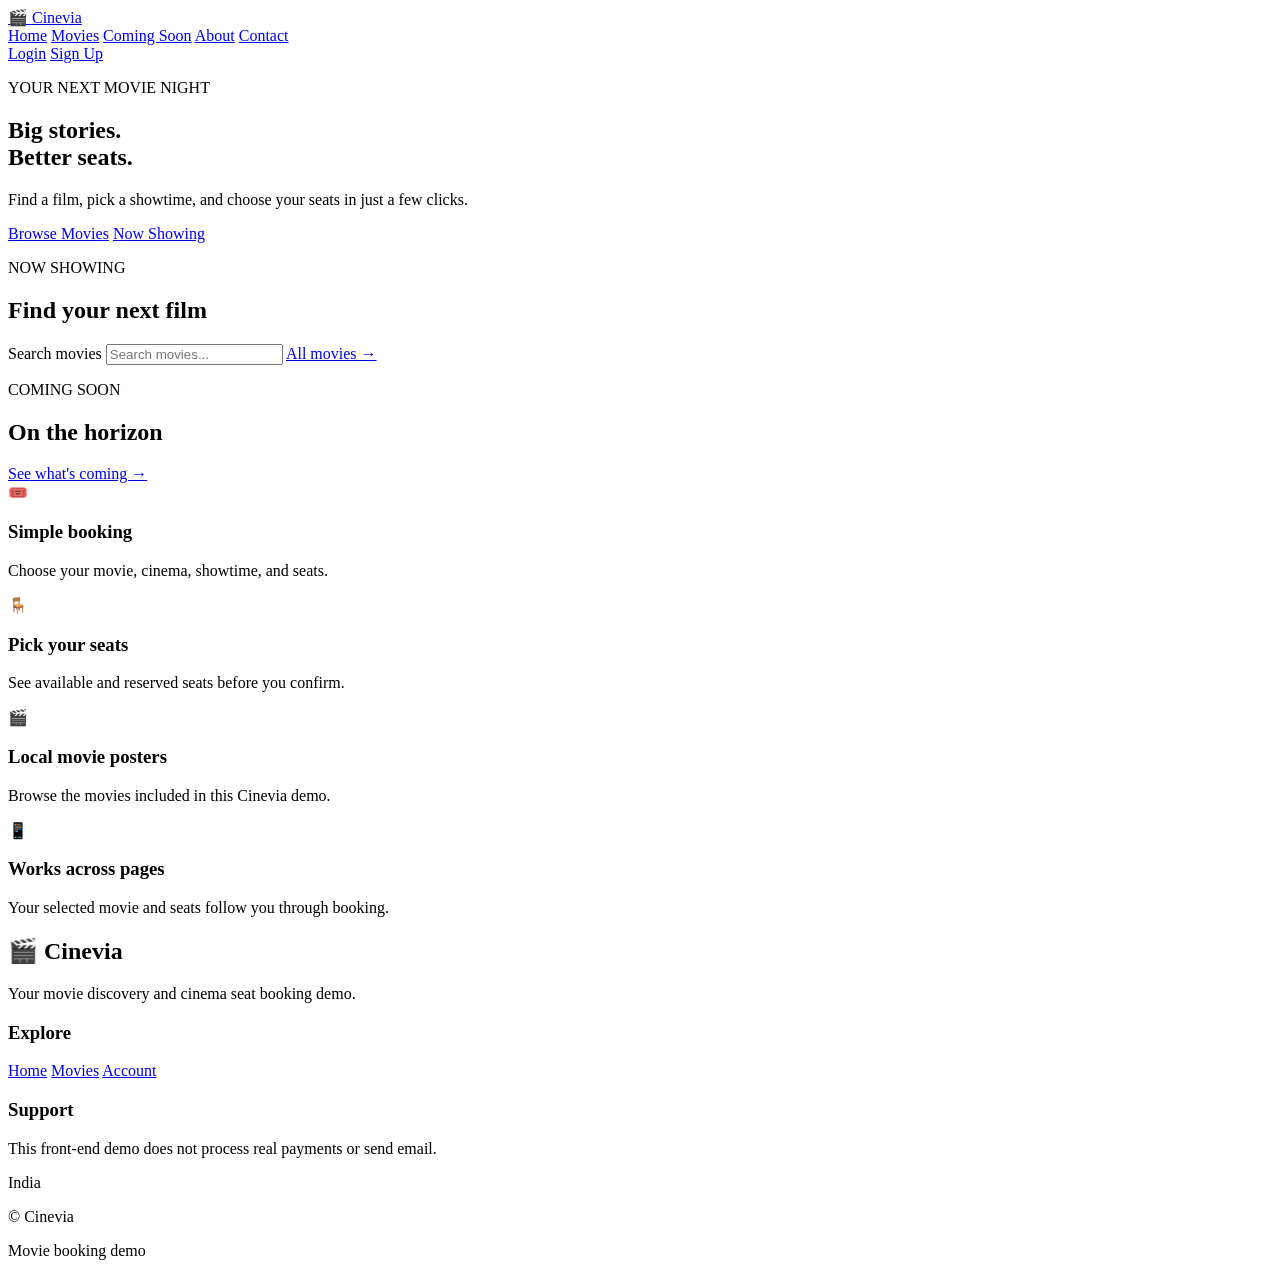
==== commit 431f9085: "updated files" ====
--- a/index.html
+++ b/index.html
@@ -3,360 +3,118 @@
 <head>
     <meta charset="UTF-8">
     <meta name="viewport" content="width=device-width, initial-scale=1.0">
-    <title>MovieHub - Movie Ticket Booking</title>
-    <link rel="stylesheet" href="../css/mini.css">
-
-
-    <!-- Google Font -->
-    
+    <meta name="description" content="Explore movies, choose a cinema showtime, and book your seats with Cinevia.">
+    <title>Cinevia - Movie Ticket Booking</title>
     <link rel="preconnect" href="https://fonts.googleapis.com">
     <link rel="preconnect" href="https://fonts.gstatic.com" crossorigin>
     <link href="https://fonts.googleapis.com/css2?family=Poppins:wght@400;500;600;700;800&display=swap" rel="stylesheet">
-
-    <!-- CSS -->
     <link rel="stylesheet" href="../css/mini.css">
 </head>
-
 <body>
-
-    <!-- ================= NAVBAR ================= -->
     <header class="navbar">
-
-        <div class="logo">
-            🎬 <span>Cinevia</span>
-        </div>
-
-        <nav>
+        <a class="logo" href="index.html">🎬 <span>Cinevia</span></a>
+        <nav aria-label="Main navigation">
             <a href="#home">Home</a>
             <a href="#movies">Movies</a>
-            <a href="#pre-booking">Pre Booking</a>
+            <a href="#pre-booking">Coming Soon</a>
             <a href="#about">About</a>
             <a href="#contact">Contact</a>
         </nav>
-
         <div class="nav-buttons">
             <a href="auth.html" class="login-btn">Login</a>
-            <a href="auth.html" class="signup-btn">Sign Up</a>
+            <a href="auth.html#signup" class="signup-btn">Sign Up</a>
         </div>
-
     </header>
 
-
-   <!-- ================= HERO SLIDER ================= -->
-<section class="hero-slider" id="home">
-
-    <!-- Slide 1 -->
-    <div class="slide slide-1">
-        <div class="hero-content">
-            <p class="small-title">NOW SHOWING</p>
-
-            <h1>Experience Movies<br>Like Never Before</h1>
-
-            <p class="hero-text">
-                Book your favourite movie tickets easily and enjoy
-                an unforgettable cinematic experience.
-            </p>
-
-            <div class="hero-buttons">
-                <a href="listing.html" class="book-btn">Book Tickets</a>
-                <a href="listing.html" class="explore-btn">Explore Movies</a>
-            </div>
-        </div>
-    </div>
-
-
-    <!-- Slide 2 -->
-    <div class="slide slide-2">
-        <div class="hero-content">
-            <p class="small-title">NOW SHOWING</p>
-
-            <h1>Discover Your<br>Next Favourite Movie</h1>
-
-            <p class="hero-text">
-                Explore the latest movies and book your seats
-                with just a few clicks.
-            </p>
-
-            <div class="hero-buttons">
-                <a href="listing.html" class="book-btn">Book Tickets</a>
-                <a href="listing.html" class="explore-btn">Explore Movies</a>
-            </div>
-        </div>
-    </div>
-
-
-    <!-- Slide 3 -->
-    <div class="slide slide-3">
-        <div class="hero-content">
-            <p class="small-title">BOOK NOW</p>
-
-            <h1>Your Movie Night<br>Starts Here</h1>
-
-            <p class="hero-text">
-                Choose your favourite movie, select your seats
-                and enjoy the ultimate cinema experience.
-            </p>
-
-            <div class="hero-buttons">
-                <a href="listing.html" class="book-btn">Book Tickets</a>
-                <a href="listing.html" class="explore-btn">Explore Movies</a>
-            </div>
-        </div>
-    </div>
-
-</section>
-
-
-    <!-- ================= MOVIES SECTION ================= -->
-    <section class="movies-section" id="movies">
-
-        <div class="section-heading">
-            <div>
-                <p class="section-subtitle">EXPLORE</p>
-                <h2>Latest Movies</h2>
-            </div>
-
-            <a href="listing.html" class="view-all">View All →</a>
-        </div>
-
-        <div class="movie-grid">
-
-            <!-- Movie 1: Toxic -->
-            <div class="movie-card">
-                <div class="poster">
-                    <img src="https://img.studioflicks.com/wp-content/uploads/2026/01/08192338/fJBAfLiNfovSAb6KjkIndpF3Sm7.jpg" alt="Toxic">
-                    <span class="rating">⭐ TBD</span>
-                </div>
-
-                <div class="movie-info">
-                    <h3>Toxic: A Fairy Tale for Grown-Ups</h3>
-                    <p>Action • Thriller</p>
-
-                    <div class="movie-bottom">
-                        <span>3h 49m</span>
-                        <button>Book Now</button>
+    <main>
+        <section class="hero-slider" id="home">
+            <div class="slide slide-1">
+                <div class="hero-content">
+                    <p class="small-title">YOUR NEXT MOVIE NIGHT</p>
+                    <h1>Big stories.<br>Better seats.</h1>
+                    <p class="hero-text">Find a film, pick a showtime, and choose your seats in just a few clicks.</p>
+                    <div class="hero-buttons">
+                        <a href="listing.html" class="book-btn">Browse Movies</a>
+                        <a href="#movies" class="explore-btn">Now Showing</a>
                     </div>
                 </div>
             </div>
+        </section>
 
-            <!-- Movie 2: Hanuman-Ansh -->
-            <div class="movie-card">
-                <div class="poster">
-                    <img src="https://panasiabiz.com/wp-content/uploads/2026/02/hanuman-movie.webp" alt="Hanuman-Ansh">
-                    <span class="rating">⭐ TBD</span>
+        <section class="movies-section" id="movies">
+            <div class="section-heading">
+                <div>
+                    <p class="section-subtitle">NOW SHOWING</p>
+                    <h2>Find your next film</h2>
                 </div>
+                <label class="movie-search-wrap">
+                    <span class="visually-hidden">Search movies</span>
+                    <input type="search" id="movieSearch" placeholder="Search movies..." aria-label="Search movies">
+                </label>
+                <a href="listing.html" class="view-all">All movies →</a>
+            </div>
+            <div class="movie-grid" id="latestMoviesGrid" aria-live="polite"></div>
+        </section>
 
-                <div class="movie-info">
-                    <h3>Hanuman-Ansh</h3>
-                    <p>Spiritual • Drama</p>
+        <section class="movies-section" id="pre-booking">
+            <div class="section-heading">
+                <div>
+                    <p class="section-subtitle">COMING SOON</p>
+                    <h2>On the horizon</h2>
+                </div>
+                <a href="listing.html#upcoming" class="view-all">See what's coming →</a>
+            </div>
+            <div class="movie-grid" id="preBookingGrid"></div>
+        </section>
 
-                    <div class="movie-bottom">
-                        <span>2h 20m</span>
-                        <button>Book Now</button>
-                    </div>
-                </div>
+        <section class="features" id="about">
+            <article class="feature">
+                <div class="feature-icon" aria-hidden="true">🎟️</div>
+                <h3>Simple booking</h3>
+                <p>Choose your movie, cinema, showtime, and seats.</p>
+            </article>
+            <article class="feature">
+                <div class="feature-icon" aria-hidden="true">🪑</div>
+                <h3>Pick your seats</h3>
+                <p>See available and reserved seats before you confirm.</p>
+            </article>
+            <article class="feature">
+                <div class="feature-icon" aria-hidden="true">🎬</div>
+                <h3>Local movie posters</h3>
+                <p>Browse the movies included in this Cinevia demo.</p>
+            </article>
+            <article class="feature">
+                <div class="feature-icon" aria-hidden="true">📱</div>
+                <h3>Works across pages</h3>
+                <p>Your selected movie and seats follow you through booking.</p>
+            </article>
+        </section>
+    </main>
+
+    <footer id="contact">
+        <div class="footer-content">
+            <div class="footer-about">
+                <h2>🎬 Cinevia</h2>
+                <p>Your movie discovery and cinema seat booking demo.</p>
             </div>
-
-            <!-- Movie 3: Mirzapur -->
-            <div class="movie-card">
-                <div class="poster">
-                    <img src="https://images.plex.tv/photo?size=large-720&scale=2&url=https:%2F%2Fimage.tmdb.org%2Ft%2Fp%2Foriginal%2F7CFdq8M9ZuP1QRLaBG2ExdcrCBs.jpg" alt="Mirzapur: The Movie">
-                    <span class="rating">⭐ TBD</span>
-                </div>
-
-                <div class="movie-info">
-                    <h3>Mirzapur: The Movie</h3>
-                    <p>Action • Crime • Drama</p>
-
-                    <div class="movie-bottom">
-                        <span>3h 17m</span>
-                        <button>Book Now</button>
-                    </div>
-                </div>
+            <div class="footer-links">
+                <h3>Explore</h3>
+                <a href="index.html">Home</a>
+                <a href="listing.html">Movies</a>
+                <a href="auth.html">Account</a>
             </div>
-
-            <!-- Movie 4: War 2 -->
-            <div class="movie-card">
-                <div class="poster">
-                    <img src="https://www.rogerebert.com/wp-content/uploads/2025/08/2Yc8Kl2ldPpDzLrG2M5Ddv62FXB-jpg.webp" alt="War 2">
-                    <span class="rating">⭐ TBD</span>
-                </div>
-
-                <div class="movie-info">
-                    <h3>War 2</h3>
-                    <p>Action • Thriller</p>
-
-                    <div class="movie-bottom">
-                        <span>2h 53m</span>
-                        <button>Book Now</button>
-                    </div>
-                </div>
-            </div>
-
-        </div>
-    </section>
-
-
-
-    <!-- ================= PRE-BOOKING SECTION ================= -->
-    <section class="movies-section" id="pre-booking">
-        <div class="section-heading">
-            <div>
-                <p class="section-subtitle">COMING SOON</p>
-                <h2>Pre Booking</h2>
-            </div>
-            <a href="#pre-booking" class="view-all">Pre Book Now →</a>
-        </div>
-
-        <div class="movie-grid">
-            <div class="movie-card">
-                <div class="poster">
-                    <img src="https://m.media-amazon.com/images/M/MV5BMDI3MDI3NmUtNjAwZS00OWU5LWI4ODEtMzMxMTI2OGRhZjQ5XkEyXkFqcGc@._V1_.jpg" alt="War 2">
-                    <span class="rating">⭐ TBD</span>
-                    <div style="height:100%;min-height:300px;display:flex;align-items:center;justify-content:center;background:linear-gradient(135deg,#1a1a1a,#3b0000);color:white;font-size:28px;font-weight:700;text-align:center;padding:20px;">HAIWAAN</div>
-                    <span class="rating">🎟️ PRE BOOK</span>
-                </div>
-                <div class="movie-info">
-                    <h3>Haiwaan</h3>
-                    <p>Hindi • Action • Thriller</p>
-                    <div class="movie-bottom"><span>Coming Soon</span><button>Pre Book</button></div>
-                </div>
-            </div>
-
-            <div class="movie-card">
-                <div class="poster">
-                    <img src="https://image.tmdb.org/t/p/original/252nvxg7orVQIX4O76uPCqq4qem.jpg" alt="War 2">
-                    <span class="rating">⭐ TBD</span>
-                    <div style="height:100%;min-height:300px;display:flex;align-items:center;justify-content:center;background:linear-gradient(135deg,#101820,#263238);color:white;font-size:25px;font-weight:700;text-align:center;padding:20px;">FALL 2:<br>DEADPOINT</div>
-                    <span class="rating">🎟️ PRE BOOK</span>
-                </div>
-                <div class="movie-info">
-                    <h3>Fall 2: Deadpoint</h3>
-                    <p>English • Thriller</p>
-                    <div class="movie-bottom"><span>Coming Soon</span><button>Pre Book</button></div>
-                </div>
-            </div>
-
-            <div class="movie-card">
-                <div class="poster">
-                    <img src="https://images.filmibeat.com/ph-big/2025/08/the-paradise1754637135_0.jpg" alt="The Paradise">
-                    <span class="rating">⭐ TBD</span>
-                    <div style="height:100%;min-height:300px;display:flex;align-items:center;justify-content:center;background:linear-gradient(135deg,#123524,#0b5d3b);color:white;font-size:27px;font-weight:700;text-align:center;padding:20px;">THE<br>PARADISE</div>
-                    <span class="rating">🎟️ PRE BOOK</span>
-                </div>
-                <div class="movie-info">
-                    <h3>The Paradise</h3>
-                    <p>Hindi • Drama • Action</p>
-                    <div class="movie-bottom"><span>Coming Soon</span><button>Pre Book</button></div>
-                </div>
-            </div>
-
-            <div class="movie-card">
-                <div class="poster">
-                    <img src="https://www.bollywoodhungama.com/wp-content/uploads/2026/05/Vibe-01.jpeg" alt="Vibe">
-                    <span class="rating">⭐ TBD</span>
-                    <div style="height:100%;min-height:300px;display:flex;align-items:center;justify-content:center;background:linear-gradient(135deg,#30203f,#6a2c70);color:white;font-size:30px;font-weight:700;text-align:center;padding:20px;">VIBE</div>
-                    <span class="rating">🎟️ PRE BOOK</span>
-                </div>
-                <div class="movie-info">
-                    <h3>Vibe</h3>
-                    <p>Hindi • Drama • Romance</p>
-                    <div class="movie-bottom"><span>Coming Soon</span><button>Pre Book</button></div>
-                </div>
+            <div class="footer-contact">
+                <h3>Support</h3>
+                <p>This front-end demo does not process real payments or send email.</p>
+                <p>India</p>
             </div>
         </div>
-    </section>
-
-
-    <!-- ================= FEATURES ================= -->
-  <section class="features" id="about">
-
-        <div class="feature">
-            <div class="feature-icon">🎟️</div>
-            <h3>Easy Booking</h3>
-            <p>Book your movie tickets quickly and easily.</p>
+        <div class="copyright">
+            <p>© <span id="currentYear"></span> Cinevia</p>
+            <p>Movie booking demo</p>
         </div>
-
-        <div class="feature">
-            <div class="feature-icon">💳</div>
-            <h3>Secure Payment</h3>
-            <p>Safe and secure online payment experience.</p>
-        </div>
-
-        <div class="feature">
-            <div class="feature-icon">🎬</div>
-            <h3>Latest Movies</h3>
-            <p>Discover the latest movies currently showing.</p>
-        </div>
-
-        <div class="feature">
-            <div class="feature-icon">📱</div>
-            <h3>Anytime, Anywhere</h3>
-            <p>Book tickets from anywhere, anytime.</p>
-        </div>
-        
-
-    </section>
-
-
-
-    <!-- ================= FOOTER ================= -->
-    <footer id="contact">
-
-        <div class="footer-content">
-
-            <div class="footer-about">
-                <h2>🎬 MovieHub</h2>
-
-                <p>
-                    Your one-stop destination for booking movie
-                    tickets and discovering the latest movies.
-                </p>
-            </div>
-
-
-            <div class="footer-links">
-                <h3>Quick Links</h3>
-
-                <a href="#home">Home</a>
-                <a href="#movies">Movies</a>
-                <a href="#about">About</a>
-                <a href="#contact">Contact</a>
-            </div>
-
-
-            <div class="footer-links">
-                <h3>Support</h3>
-
-                <a href="#">Help Center</a>
-                <a href="#">Terms & Conditions</a>
-                <a href="#">Privacy Policy</a>
-                <a href="#">FAQs</a>
-            </div>
-
-
-            <div class="footer-contact">
-                <h3>Contact Us</h3>
-
-                <p>📧 support@moviehub.com</p>
-                <p>📞 +91 98765 43210</p>
-                <p>📍 India</p>
-            </div>
-
-        </div>
-
-
-        <div class="copyright">
-            <p>
-                © 2026 MovieHub. All Rights Reserved.
-            </p>
-
-            <p>
-                Designed by <strong>Shivang Maheshwari</strong>
-            </p>
-        </div>
-
     </footer>
-
+    <script src="../js/movie-data.js"></script>
+    <script src="../js/mini.js" defer></script>
 </body>
-</html>+</html>
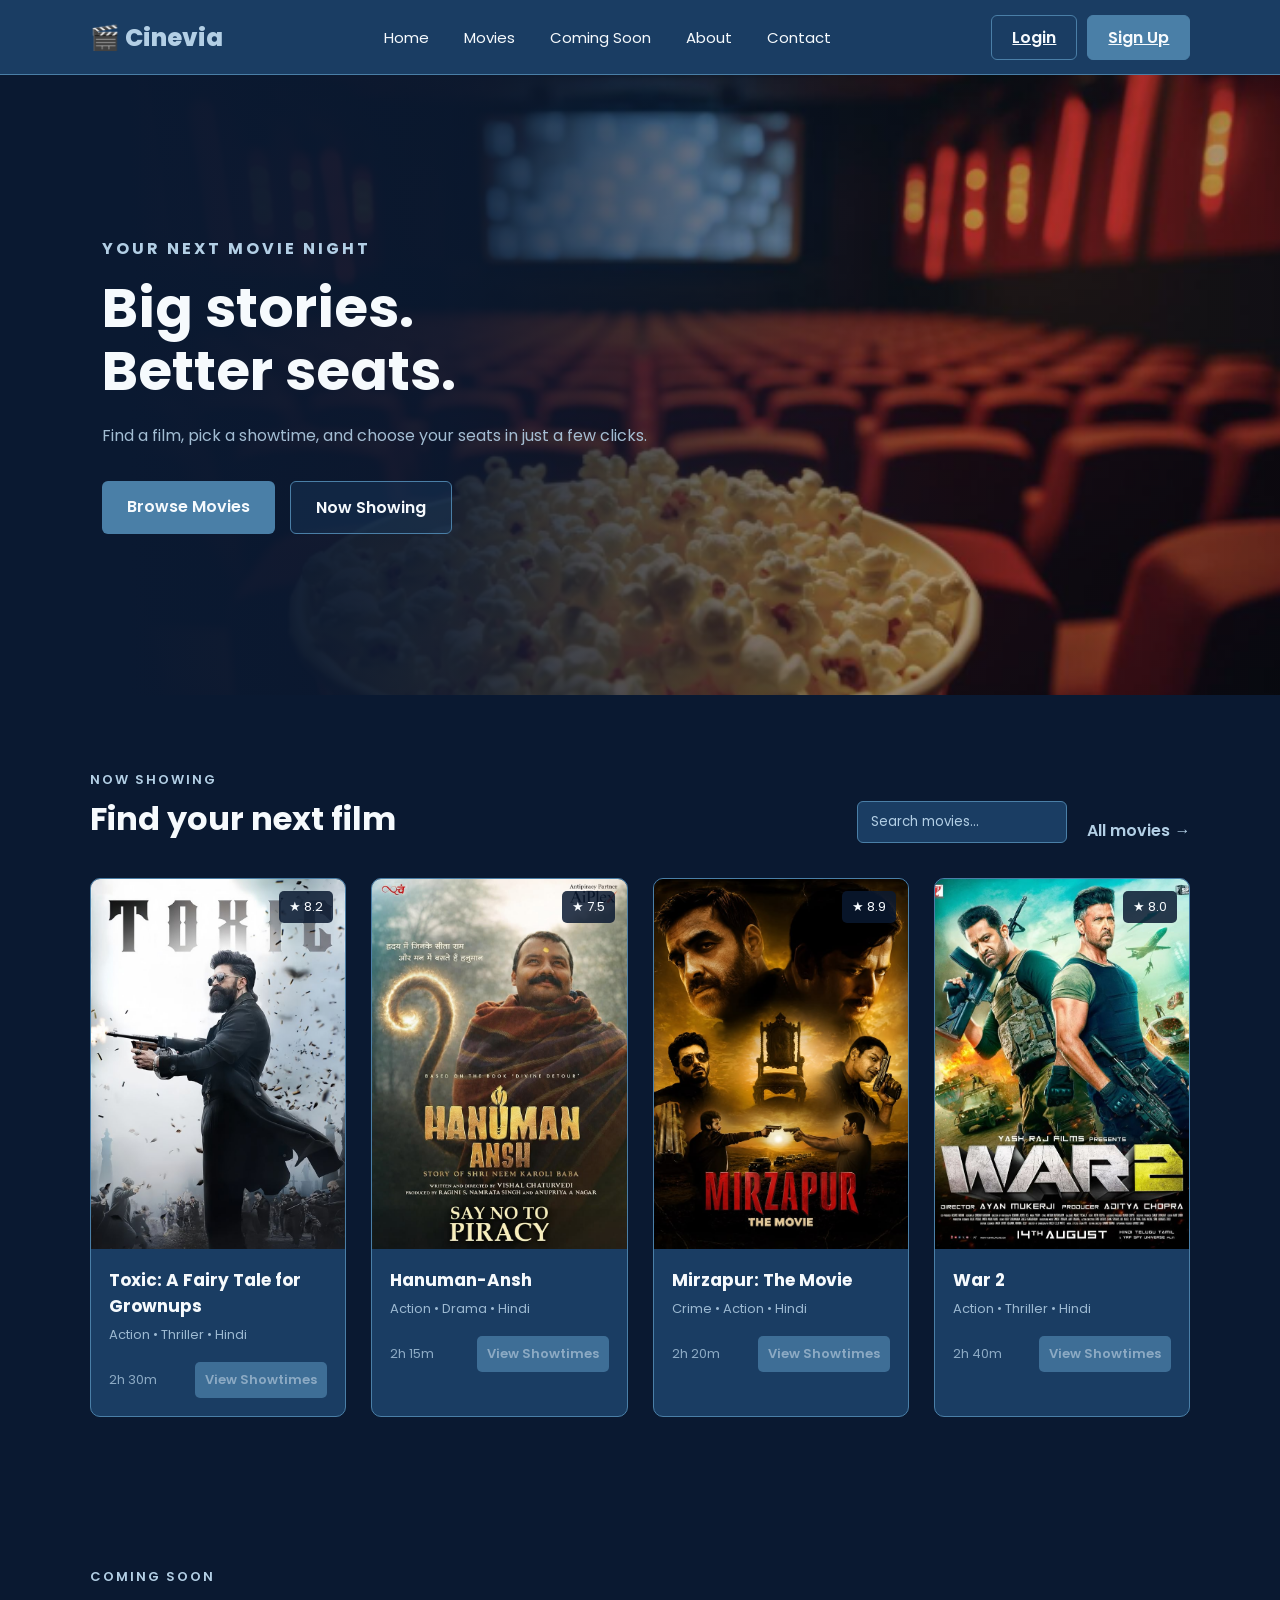
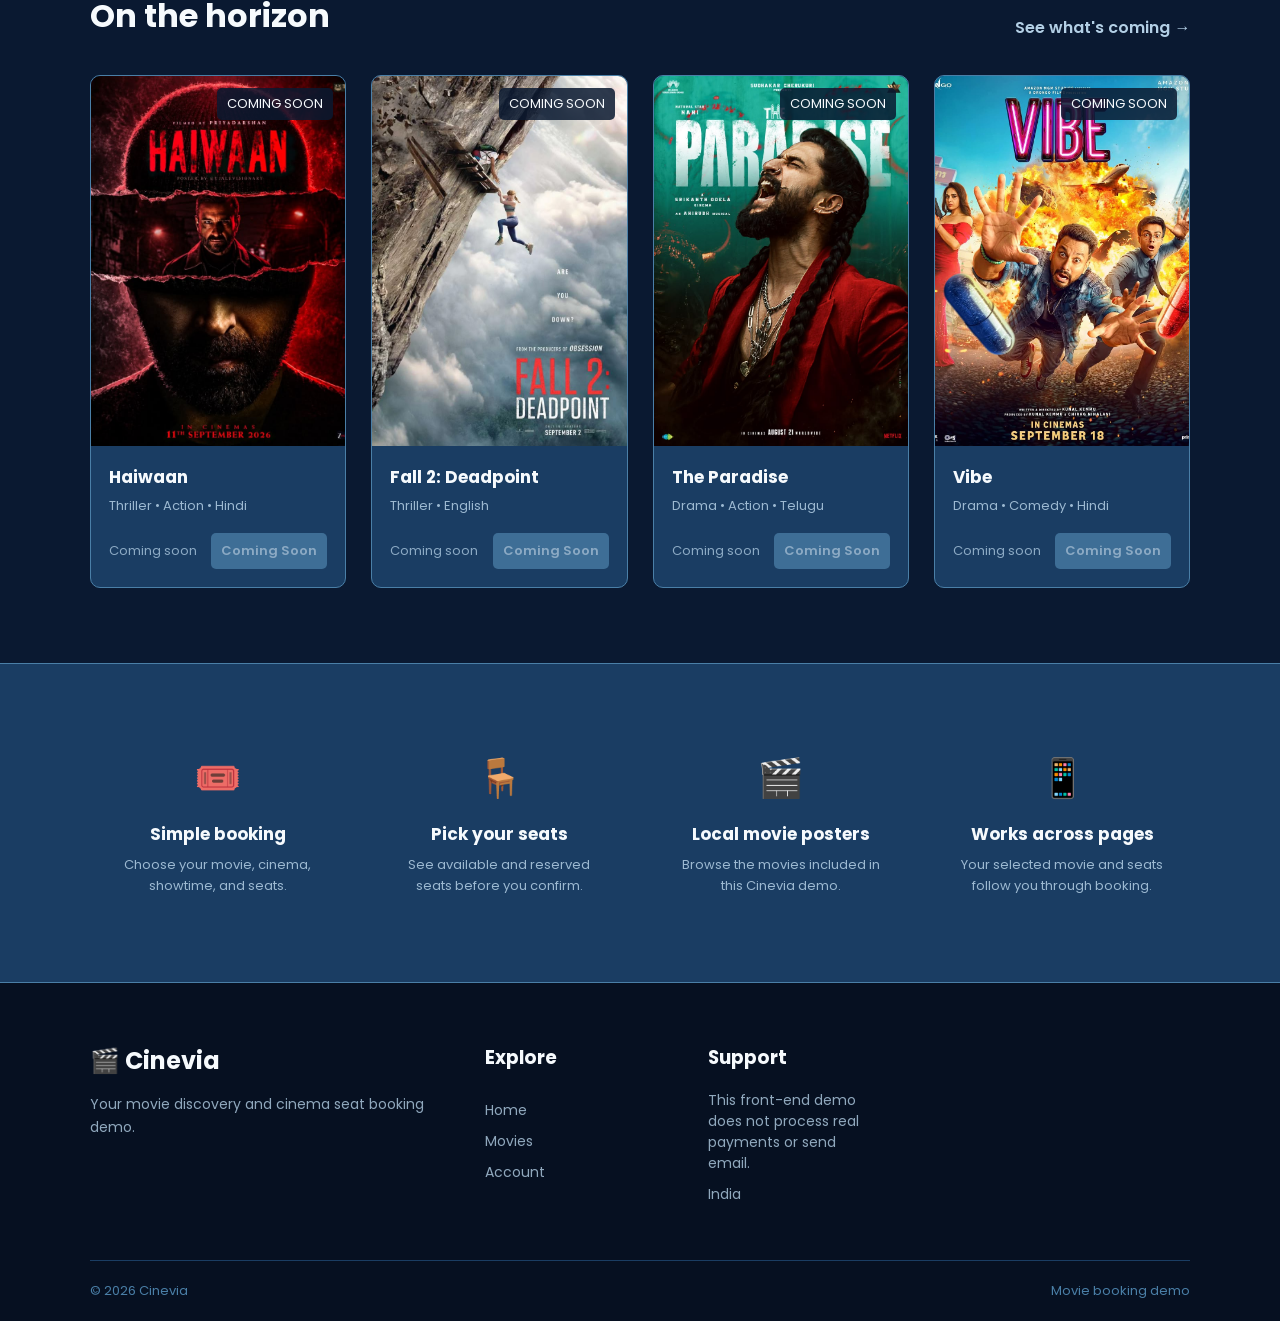
==== commit 76b24a0a: "added changes" ====
--- a/index.html
+++ b/index.html
@@ -8,7 +8,7 @@
     <link rel="preconnect" href="https://fonts.googleapis.com">
     <link rel="preconnect" href="https://fonts.gstatic.com" crossorigin>
     <link href="https://fonts.googleapis.com/css2?family=Poppins:wght@400;500;600;700;800&display=swap" rel="stylesheet">
-    <link rel="stylesheet" href="../css/mini.css">
+    <link rel="stylesheet" href="mini.css">
 </head>
 <body>
     <header class="navbar">
@@ -114,7 +114,7 @@
             <p>Movie booking demo</p>
         </div>
     </footer>
-    <script src="../js/movie-data.js"></script>
-    <script src="../js/mini.js" defer></script>
+    <script src="JS/movie-data.js"></script>
+    <script src="JS/mini.js" defer></script>
 </body>
 </html>
--- a/mini.css
+++ b/mini.css
@@ -0,0 +1,808 @@
+/* ================= GENERAL ================== */
+
+* {
+    margin: 0;
+    padding: 0;
+    box-sizing: border-box;
+}
+
+html {
+    scroll-behavior: smooth;
+}
+
+body {
+    font-family: "Poppins", sans-serif;
+    background: #0A1931;
+    color: #F6FAFD;
+}
+
+
+/* ================= NAVBAR =================== */
+
+.navbar {
+    height: 75px;
+    width: 100%;
+    padding: 0 7%;
+    display: flex;
+    align-items: center;
+    justify-content: space-between;
+
+    background: #1A3D63;
+    border-bottom: 1px solid #4A7FA7;
+
+    position: sticky;
+    top: 0;
+    z-index: 1000;
+}
+
+.logo {
+    font-size: 24px;
+    font-weight: 800;
+    color: #F6FAFD;
+}
+
+.logo span {
+    color: #B3CFE5;
+}
+
+.navbar nav {
+    display: flex;
+    gap: 35px;
+}
+
+.navbar nav a {
+    color: #F6FAFD;
+    text-decoration: none;
+    font-size: 15px;
+    transition: 0.3s;
+}
+
+.navbar nav a:hover {
+    color: #B3CFE5;
+}
+
+.nav-buttons {
+    display: flex;
+    gap: 10px;
+}
+
+.login-btn,
+.signup-btn {
+    padding: 9px 20px;
+    border-radius: 6px;
+    font-family: inherit;
+    cursor: pointer;
+    font-weight: 600;
+    transition: 0.3s;
+}
+
+.login-btn {
+    background: transparent;
+    color: #F6FAFD;
+    border: 1px solid #4A7FA7;
+}
+
+.login-btn:hover {
+    background: #4A7FA7;
+    color: #F6FAFD;
+}
+
+.signup-btn {
+    background: #4A7FA7;
+    color: #F6FAFD;
+    border: 1px solid #4A7FA7;
+}
+
+.signup-btn:hover {
+    background: #B3CFE5;
+    color: #0A1931;
+    border-color: #B3CFE5;
+}
+
+
+/* ================= HERO SLIDER ================= */
+
+.hero-slider {
+    width: 100%;
+    height: 620px;
+    position: relative;
+    overflow: hidden;
+}
+
+.slide {
+    position: absolute;
+    top: 0;
+    left: 0;
+
+    width: 100%;
+    height: 100%;
+
+    display: flex;
+    align-items: center;
+
+    padding-left: 8%;
+    padding-right: 8%;
+
+    opacity: 0;
+
+    animation: automaticSlider 15s infinite;
+}
+
+
+/* SLIDE 1 */
+
+.slide-1 {
+    background:
+        linear-gradient(
+            90deg,
+            #0A1931 10%,
+            rgba(10, 25, 49, 0.90) 35%,
+            rgba(10, 25, 49, 0.25) 75%
+        ),
+        url("photo/Movie Theatre.png")
+        center/cover no-repeat;
+
+    animation-delay: 0s;
+}
+
+.hero-slider .slide-1 {
+    animation: none;
+    opacity: 1;
+}
+
+
+/* SLIDE 2 */
+
+.slide-2 {
+    background:
+        linear-gradient(
+            90deg,
+            #0A1931 10%,
+            rgba(10, 25, 49, 0.90) 35%,
+            rgba(10, 25, 49, 0.25) 75%
+        ),
+        url("https://images.unsplash.com/photo-1485846234645-a62644f84728")
+        center/cover no-repeat;
+
+    animation-delay: 5s;
+}
+
+
+/* SLIDE 3 */
+
+.slide-3 {
+    background:
+        linear-gradient(
+            90deg,
+            #0A1931 10%,
+            rgba(10, 25, 49, 0.90) 35%,
+            rgba(10, 25, 49, 0.25) 75%
+        ),
+        url("https://images.unsplash.com/photo-1517604931442-7e0c8ed2963c")
+        center/cover no-repeat;
+
+    animation-delay: 10s;
+}
+
+
+/* AUTOMATIC SLIDER */
+
+@keyframes automaticSlider {
+
+    0% {
+        opacity: 0;
+    }
+
+    5% {
+        opacity: 1;
+    }
+
+    30% {
+        opacity: 1;
+    }
+
+    35% {
+        opacity: 0;
+    }
+
+    100% {
+        opacity: 0;
+    }
+}
+
+
+/* HERO CONTENT */
+
+.hero-content {
+    max-width: 650px;
+}
+
+.hero-content h1 {
+    font-size: 55px;
+    line-height: 1.15;
+    margin-bottom: 20px;
+    color: #F6FAFD;
+}
+
+.small-title {
+    color: #B3CFE5;
+    font-weight: 700;
+    letter-spacing: 3px;
+    margin-bottom: 15px;
+}
+
+.hero-text {
+    color: #B3CFE5;
+    font-size: 16px;
+    line-height: 1.8;
+    max-width: 560px;
+    opacity: 0.9;
+}
+
+.hero-buttons {
+    display: flex;
+    gap: 15px;
+    margin-top: 30px;
+}
+
+.book-btn,
+.explore-btn {
+    padding: 13px 25px;
+    border-radius: 6px;
+    text-decoration: none;
+    font-weight: 600;
+    transition: 0.3s;
+}
+
+.book-btn {
+    background: #4A7FA7;
+    color: #F6FAFD;
+}
+
+.book-btn:hover {
+    background: #B3CFE5;
+    color: #0A1931;
+}
+
+.explore-btn {
+    border: 1px solid #4A7FA7;
+    color: #F6FAFD;
+    background: rgba(26, 61, 99, 0.4);
+}
+
+.explore-btn:hover {
+    background: #1A3D63;
+    border-color: #B3CFE5;
+    color: #B3CFE5;
+}
+
+
+/* ================= MOVIES ================= */
+
+.movies-section {
+    padding: 75px 7%;
+}
+
+.section-heading {
+    display: flex;
+    justify-content: space-between;
+    align-items: flex-end;
+    margin-bottom: 35px;
+}
+
+.section-subtitle {
+    color: #B3CFE5;
+    font-size: 13px;
+    letter-spacing: 2px;
+    font-weight: 600;
+}
+
+.section-heading h2 {
+    font-size: 32px;
+    margin-top: 5px;
+    color: #F6FAFD;
+}
+
+.view-all {
+    color: #B3CFE5;
+    text-decoration: none;
+    font-weight: 600;
+    transition: 0.3s;
+}
+
+.view-all:hover {
+    color: #F6FAFD;
+}
+
+
+/* ================= MOVIE GRID ================= */
+
+.movie-grid {
+    display: grid;
+    grid-template-columns: repeat(4, 1fr);
+    gap: 25px;
+}
+
+.movie-card {
+    background: #1A3D63;
+    border-radius: 10px;
+    overflow: hidden;
+    transition: 0.3s;
+    border: 1px solid #4A7FA7;
+}
+
+.movie-card:hover {
+    transform: translateY(-8px);
+    border-color: #B3CFE5;
+    box-shadow: 0 8px 25px rgba(179, 207, 229, 0.15);
+}
+
+.poster {
+    height: 370px;
+    position: relative;
+    overflow: hidden;
+}
+
+.poster img {
+    width: 100%;
+    height: 100%;
+    object-fit: cover;
+    transition: 0.4s;
+}
+
+.movie-card:hover .poster img {
+    transform: scale(1.06);
+}
+
+.rating {
+    position: absolute;
+    top: 12px;
+    right: 12px;
+
+    background: rgba(10, 25, 49, 0.85);
+    color: #F6FAFD;
+    padding: 6px 10px;
+    border-radius: 5px;
+
+    font-size: 13px;
+}
+
+.movie-info {
+    padding: 18px;
+}
+
+.movie-info h3 {
+    font-size: 17px;
+    margin-bottom: 6px;
+    color: #F6FAFD;
+}
+
+.movie-info p {
+    color: #B3CFE5;
+    font-size: 13px;
+    opacity: 0.85;
+}
+
+.movie-bottom {
+    display: flex;
+    justify-content: space-between;
+    align-items: center;
+
+    margin-top: 17px;
+}
+
+.movie-bottom span {
+    color: #B3CFE5;
+    font-size: 13px;
+    opacity: 0.75;
+}
+
+.movie-bottom button {
+    border: none;
+    background: #4A7FA7;
+    color: #F6FAFD;
+
+    padding: 8px 14px;
+    border-radius: 5px;
+
+    font-family: inherit;
+    font-weight: 600;
+
+    cursor: pointer;
+    transition: 0.3s;
+}
+
+.movie-bottom button:hover {
+    background: #B3CFE5;
+    color: #0A1931;
+}
+
+
+/* ================= FEATURES ================= */
+
+.features {
+    padding: 65px 7%;
+
+    display: grid;
+    grid-template-columns: repeat(4, 1fr);
+    gap: 25px;
+
+    background: #1A3D63;
+    border-top: 1px solid #4A7FA7;
+    border-bottom: 1px solid #4A7FA7;
+}
+
+.feature {
+    text-align: center;
+    padding: 20px;
+}
+
+.feature-icon {
+    font-size: 38px;
+    margin-bottom: 15px;
+}
+
+.feature h3 {
+    font-size: 17px;
+    margin-bottom: 8px;
+    color: #F6FAFD;
+}
+
+.feature p {
+    color: #B3CFE5;
+    font-size: 13px;
+    line-height: 1.6;
+    opacity: 0.85;
+}
+
+
+/* ================= FOOTER ================= */
+
+footer {
+    background: #061021;
+    padding: 60px 7% 20px;
+}
+
+.footer-content {
+    display: grid;
+    grid-template-columns: 2fr 1fr 1fr 1.5fr;
+    gap: 50px;
+    padding-bottom: 45px;
+}
+
+.footer-about h2 {
+    margin-bottom: 15px;
+    color: #F6FAFD;
+}
+
+.footer-about p {
+    color: #B3CFE5;
+    max-width: 350px;
+    line-height: 1.7;
+    font-size: 14px;
+    opacity: 0.8;
+}
+
+.footer-links h3,
+.footer-contact h3 {
+    margin-bottom: 18px;
+    color: #F6FAFD;
+}
+
+.footer-links {
+    display: flex;
+    flex-direction: column;
+    gap: 10px;
+}
+
+.footer-links a {
+    color: #B3CFE5;
+    text-decoration: none;
+    font-size: 14px;
+    transition: 0.3s;
+    opacity: 0.8;
+}
+
+.footer-links a:hover {
+    color: #F6FAFD;
+    opacity: 1;
+}
+
+.footer-contact p {
+    color: #B3CFE5;
+    font-size: 14px;
+    margin-bottom: 10px;
+    opacity: 0.8;
+}
+
+.copyright {
+    border-top: 1px solid #1A3D63;
+    padding-top: 20px;
+
+    display: flex;
+    justify-content: space-between;
+
+    color: #4A7FA7;
+    font-size: 13px;
+}
+
+
+/* ================= RESPONSIVE ================= */
+
+@media (max-width: 1000px) {
+
+    .movie-grid {
+        grid-template-columns: repeat(2, 1fr);
+    }
+
+    .features {
+        grid-template-columns: repeat(2, 1fr);
+    }
+
+    .footer-content {
+        grid-template-columns: repeat(2, 1fr);
+    }
+
+    .hero-content h1 {
+        font-size: 45px;
+    }
+}
+
+
+@media (max-width: 700px) {
+
+    .navbar {
+        padding: 0 5%;
+    }
+
+    .navbar nav {
+        display: none;
+    }
+
+    .hero-slider {
+        height: 550px;
+    }
+
+    .hero-content h1 {
+        font-size: 38px;
+    }
+
+    .hero-text {
+        font-size: 14px;
+    }
+
+    .movies-section {
+        padding: 50px 5%;
+    }
+
+    .movie-grid {
+        grid-template-columns: 1fr;
+    }
+
+    .poster {
+        height: 450px;
+    }
+
+    .features {
+        grid-template-columns: 1fr;
+        padding: 50px 5%;
+    }
+
+    .footer-content {
+        grid-template-columns: 1fr;
+    }
+
+    .copyright {
+        flex-direction: column;
+        gap: 10px;
+    }
+}
+
+/* ================= HAMBURGER MENU ================= */
+.menu-toggle {
+    display: none;
+    border: 1px solid #4A7FA7;
+    background: transparent;
+    color: #F6FAFD;
+    border-radius: 6px;
+    padding: 6px 12px;
+    font-size: 24px;
+    line-height: 1.2;
+    cursor: pointer;
+}
+
+/* Movie search field */
+.movie-search-wrap {
+    margin-left: auto;
+    margin-right: 20px;
+}
+
+.movie-search-wrap input {
+    width: 210px;
+    padding: 10px 13px;
+    border: 1px solid #4A7FA7;
+    border-radius: 6px;
+    outline: none;
+    background: #1A3D63;
+    color: #F6FAFD;
+    font-family: inherit;
+}
+
+.movie-search-wrap input::placeholder { color: #B3CFE5; }
+
+.logo,
+.movie-card {
+    text-decoration: none;
+}
+
+.visually-hidden {
+    position: absolute;
+    width: 1px;
+    height: 1px;
+    padding: 0;
+    margin: -1px;
+    overflow: hidden;
+    clip: rect(0, 0, 0, 0);
+    white-space: nowrap;
+    border: 0;
+}
+
+.movie-action {
+    color: #F6FAFD;
+    background: #4A7FA7;
+    padding: 8px 10px;
+    border-radius: 5px;
+    font-size: 12px;
+    font-weight: 600;
+}
+
+.catalog-page {
+    width: min(1120px, 90%);
+    margin: 0 auto;
+    padding: 48px 0 70px;
+}
+
+.catalog-intro {
+    margin-bottom: 32px;
+}
+
+.catalog-intro h1 {
+    margin: 6px 0 10px;
+    font-size: clamp(30px, 5vw, 44px);
+}
+
+.catalog-intro > p:not(.section-subtitle) {
+    color: #B3CFE5;
+    margin-bottom: 20px;
+}
+
+.catalog-intro .movie-search-wrap {
+    display: block;
+    width: min(420px, 100%);
+    margin: 0;
+}
+
+.catalog-intro .movie-search-wrap input {
+    width: 100%;
+}
+
+.catalog-filters {
+    display: grid;
+    gap: 18px;
+    margin-bottom: 38px;
+    padding: 20px;
+    background: #1A3D63;
+    border: 1px solid #4A7FA7;
+    border-radius: 10px;
+}
+
+.filter-group {
+    display: flex;
+    align-items: center;
+    flex-wrap: wrap;
+    gap: 8px;
+}
+
+.filter-title {
+    min-width: 82px;
+    color: #B3CFE5;
+    font-size: 14px;
+    font-weight: 600;
+}
+
+.chip {
+    border: 1px solid #4A7FA7;
+    border-radius: 20px;
+    padding: 6px 13px;
+    color: #B3CFE5;
+    background: #0A1931;
+    font: inherit;
+    font-size: 13px;
+    cursor: pointer;
+}
+
+.chip.active,
+.chip:hover {
+    color: #F6FAFD;
+    background: #4A7FA7;
+}
+
+.catalog-section {
+    margin-bottom: 44px;
+    scroll-margin-top: 90px;
+}
+
+.catalog-grid .movie-card {
+    display: block;
+}
+
+.catalog-grid .movie-card[hidden] {
+    display: none;
+}
+
+.catalog-grid .movie-card .poster {
+    height: 320px;
+}
+
+.catalog-grid .movie-card img {
+    display: block;
+}
+
+.catalog-grid .movie-info h3 {
+    color: #F6FAFD;
+}
+
+.catalog-grid .movie-info p {
+    color: #B3CFE5;
+}
+
+.copyright a {
+    color: #B3CFE5;
+}
+
+@media (max-width: 700px) {
+    .catalog-page {
+        width: 90%;
+        padding-top: 34px;
+    }
+
+    .catalog-filters {
+        padding: 14px;
+    }
+
+    .filter-title {
+        width: 100%;
+    }
+}
+
+@media (max-width: 700px) {
+    .navbar { position: sticky; }
+
+    .menu-toggle {
+        display: block;
+        margin-left: auto;
+        order: 2;
+    }
+
+    .navbar nav {
+        display: none;
+        position: absolute;
+        top: 75px;
+        left: 0;
+        width: 100%;
+        padding: 10px 5%;
+        background: #1A3D63;
+        border-top: 1px solid #4A7FA7;
+        flex-direction: column;
+        gap: 0;
+        z-index: 1001;
+    }
+
+    .navbar nav.active { display: flex; }
+    .navbar nav a { padding: 12px 0; }
+    .nav-buttons { display: none; }
+
+    .section-heading { flex-wrap: wrap; gap: 15px; align-items: center; }
+    .movie-search-wrap { order: 3; width: 100%; margin: 0; }
+    .movie-search-wrap input { width: 100%; }
+}
